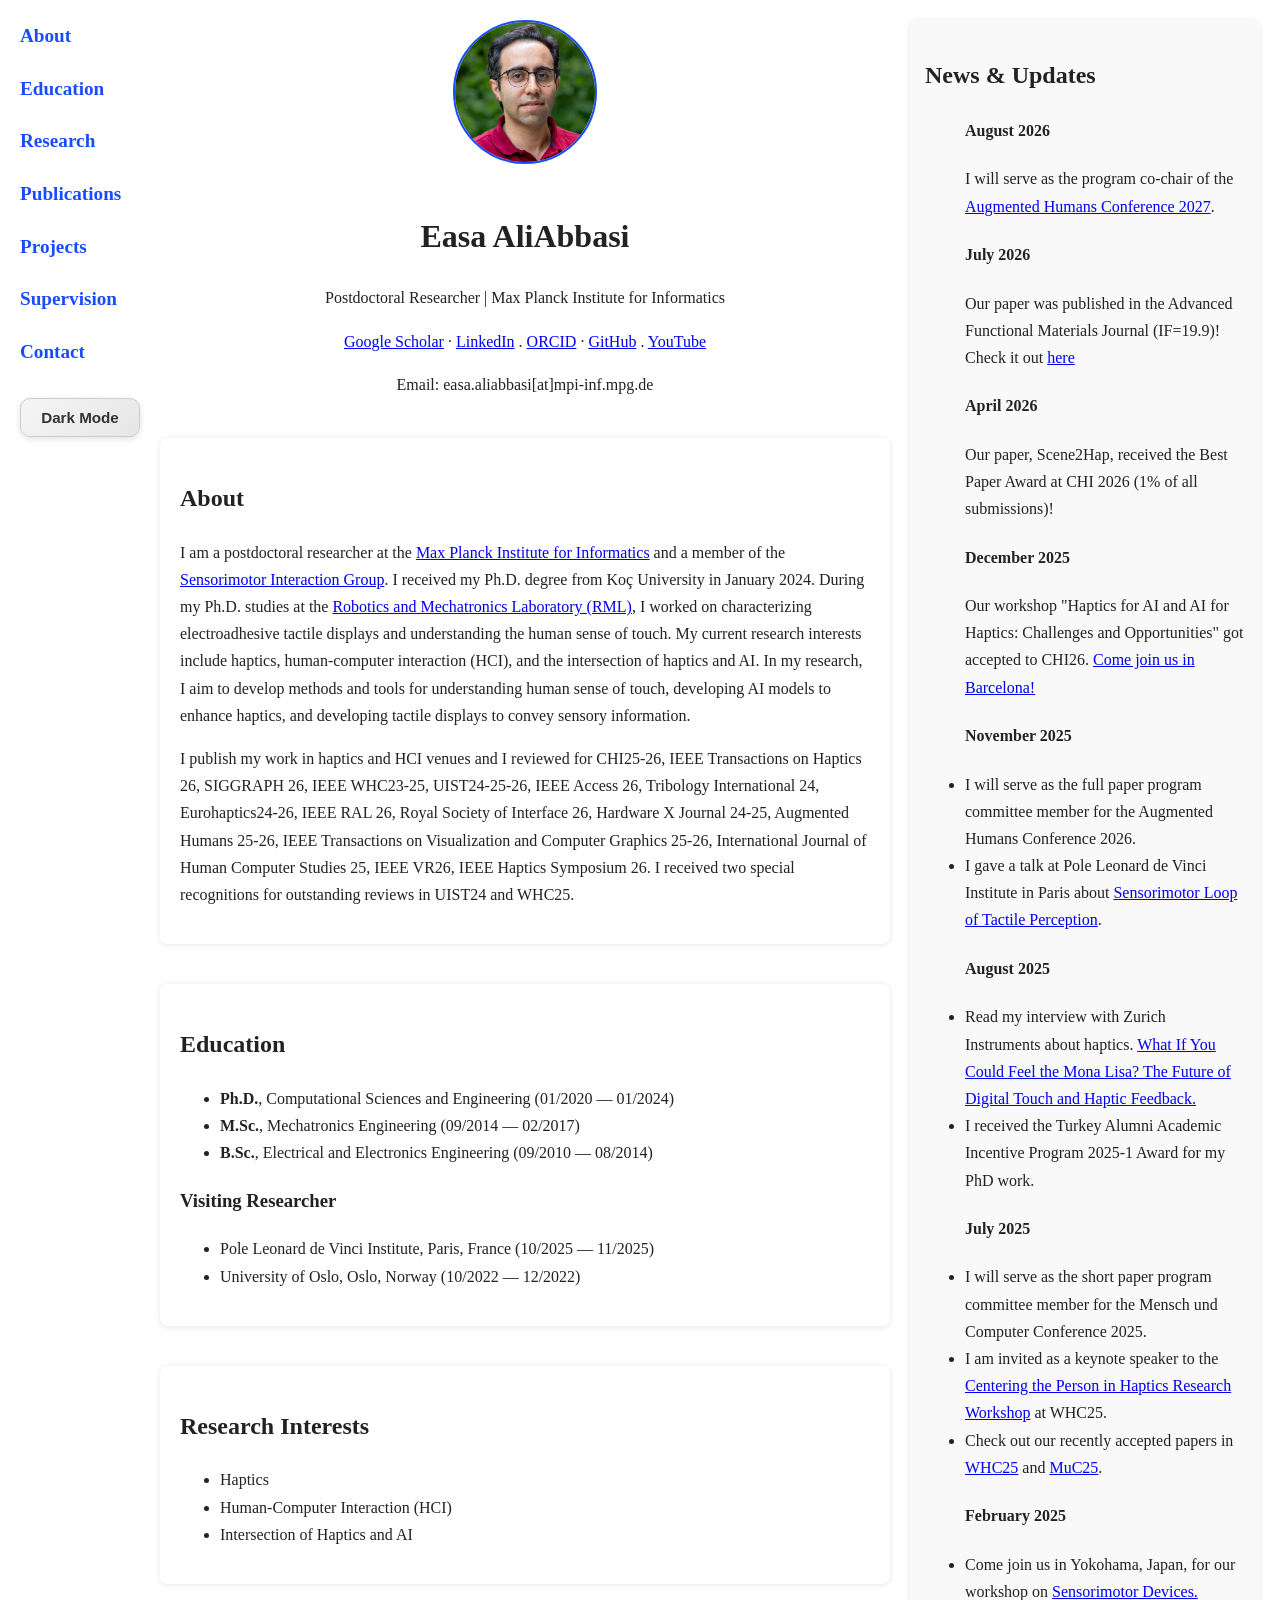
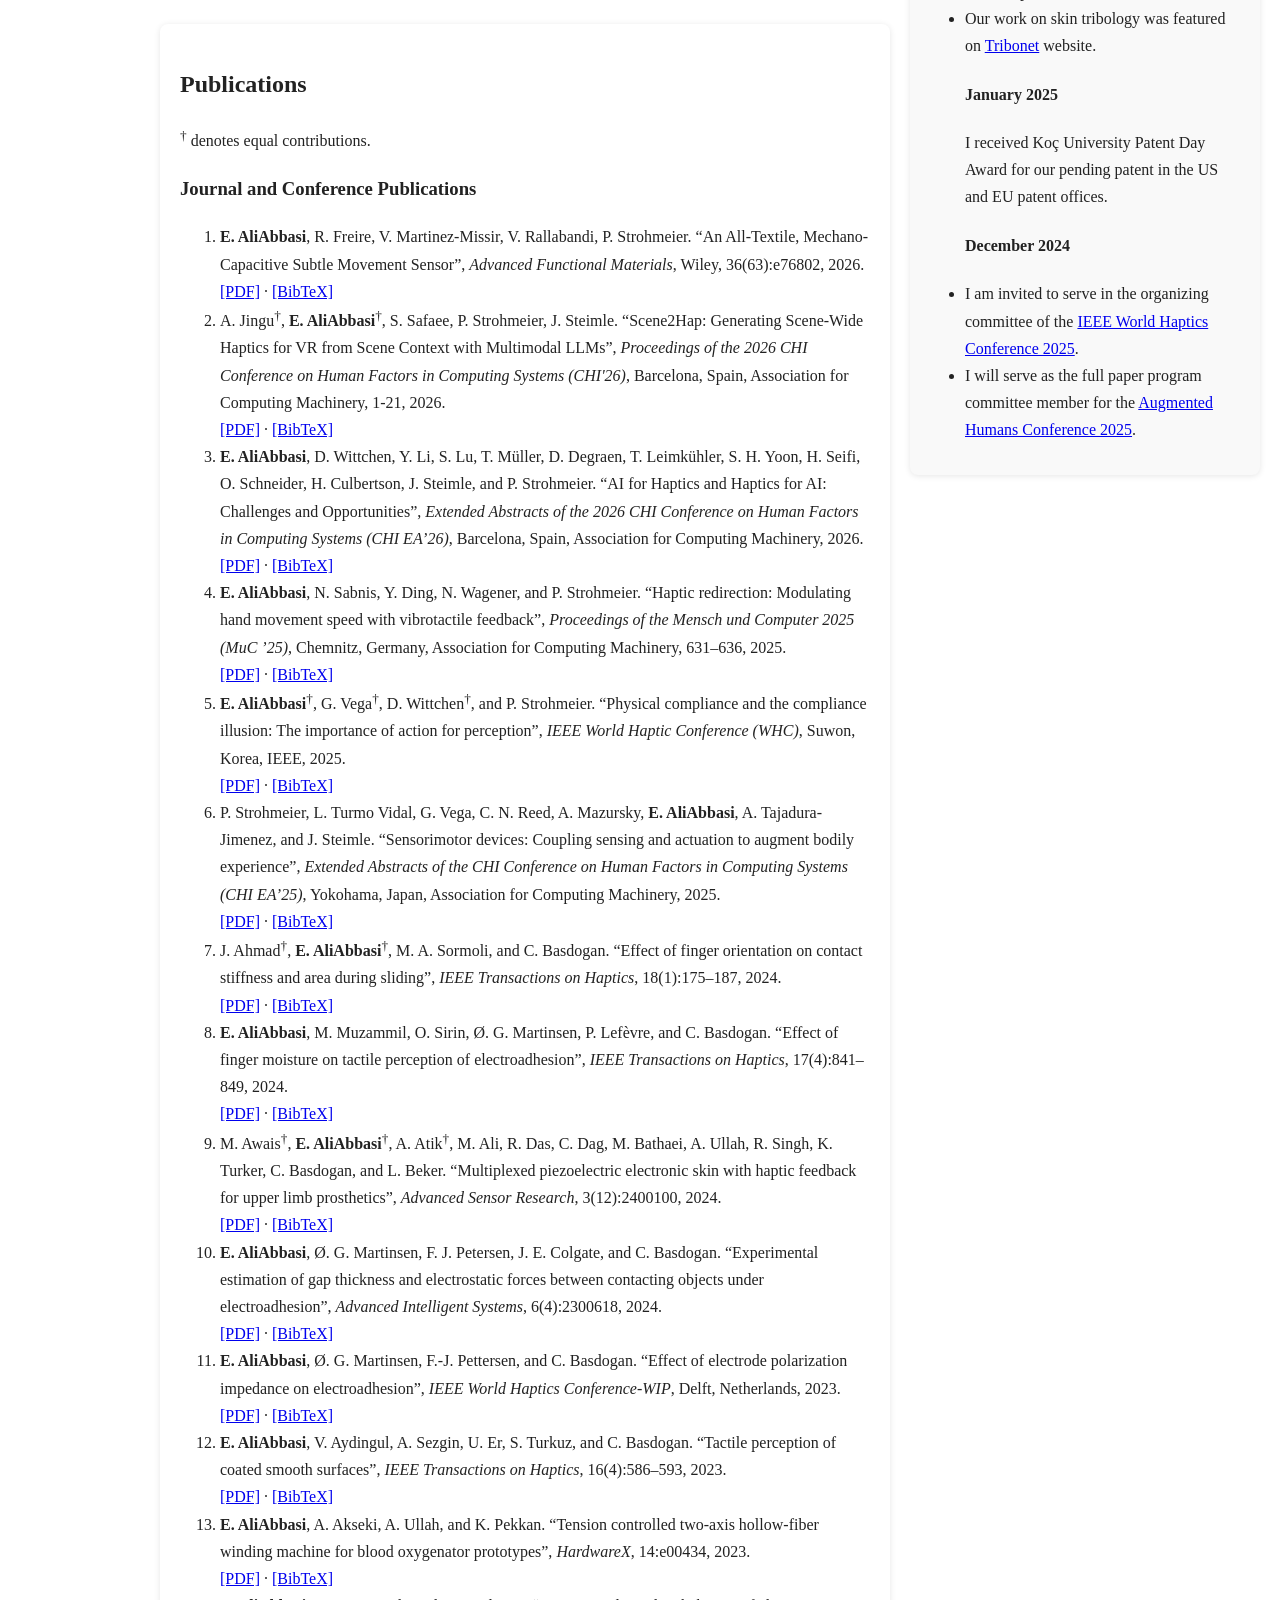
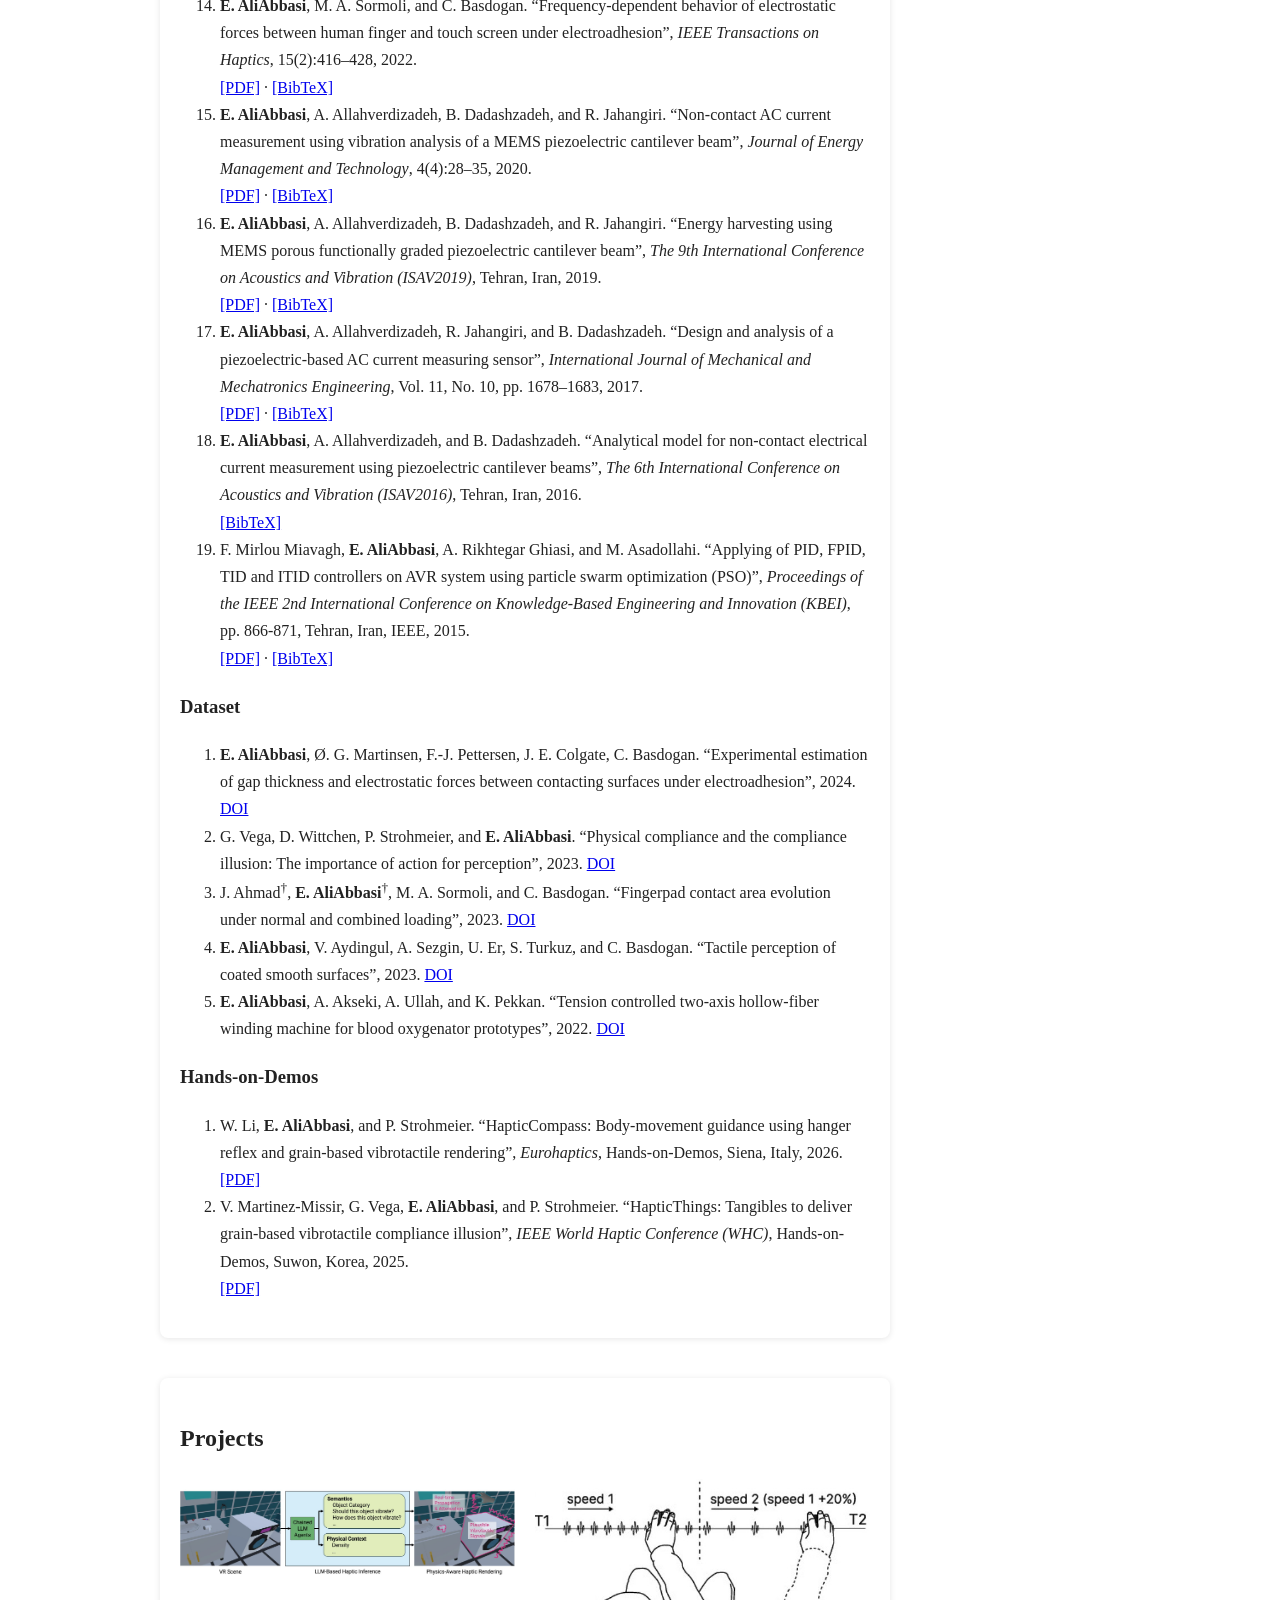
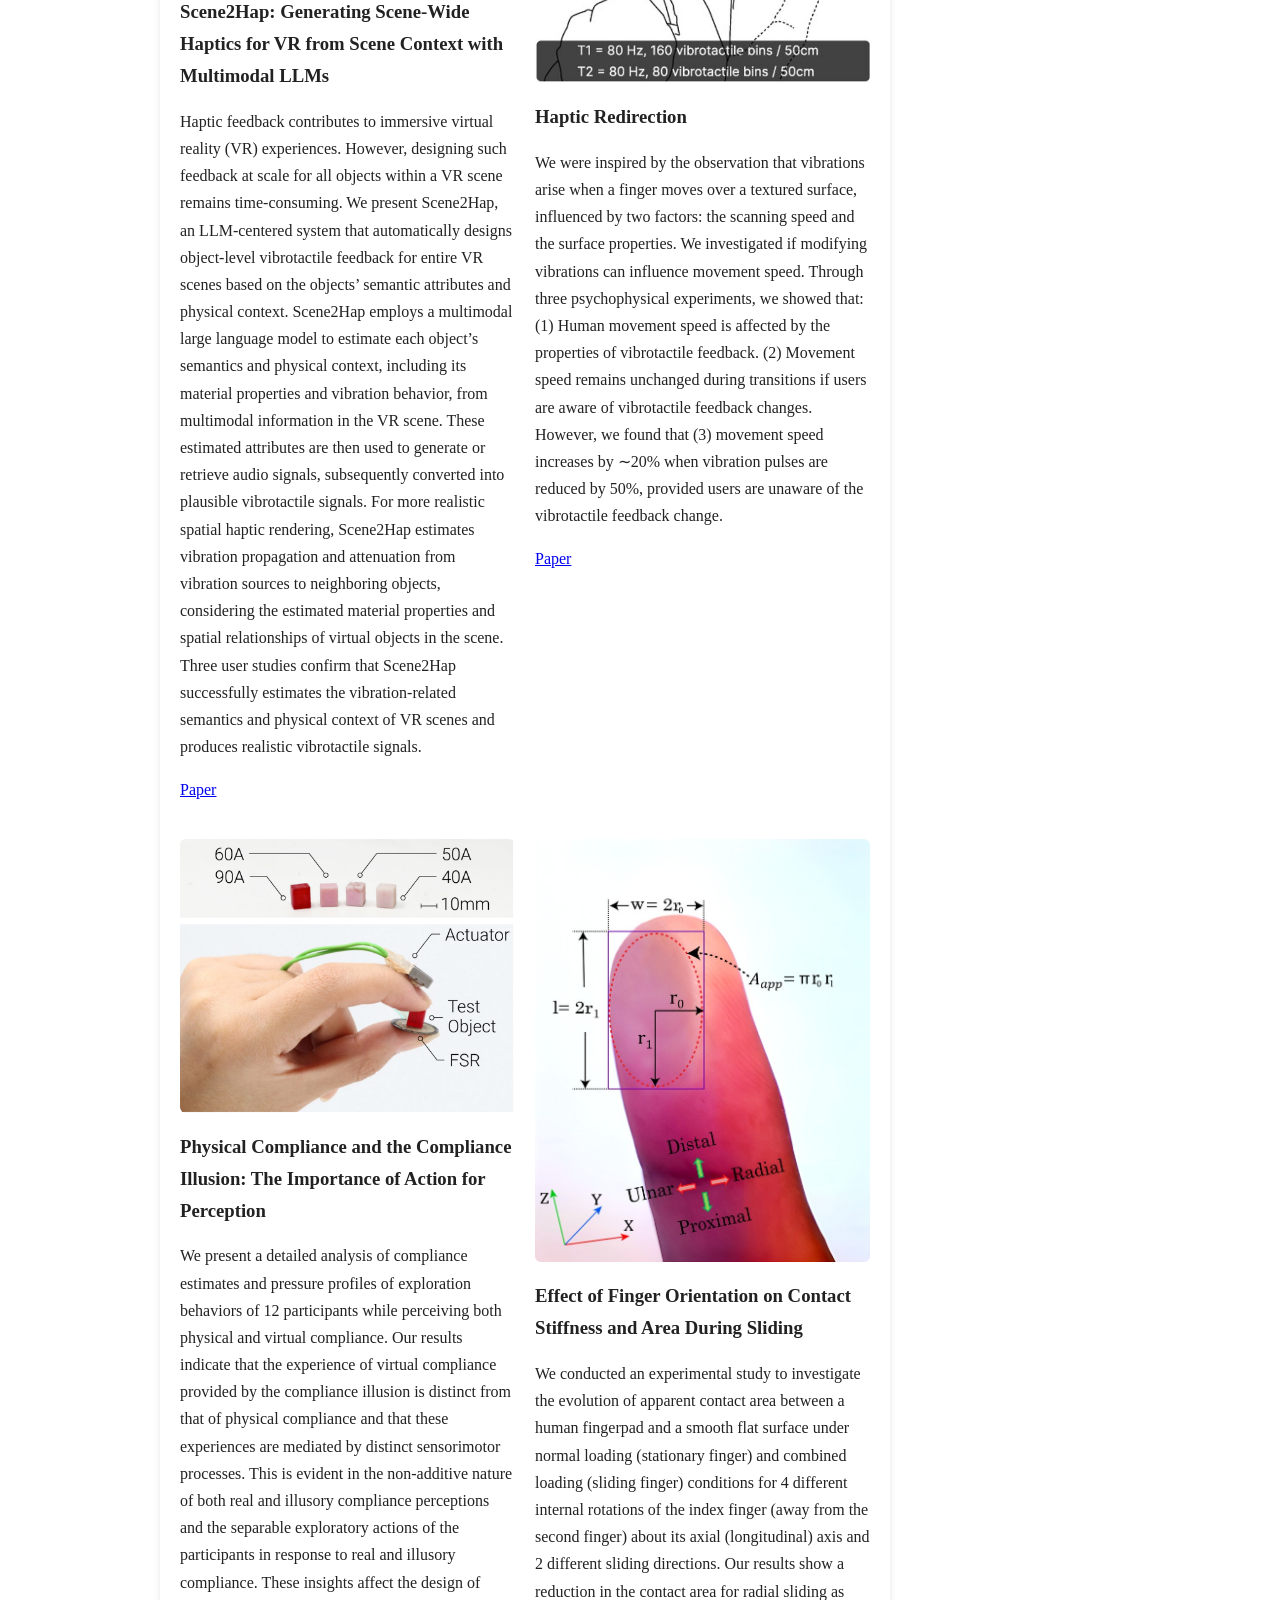
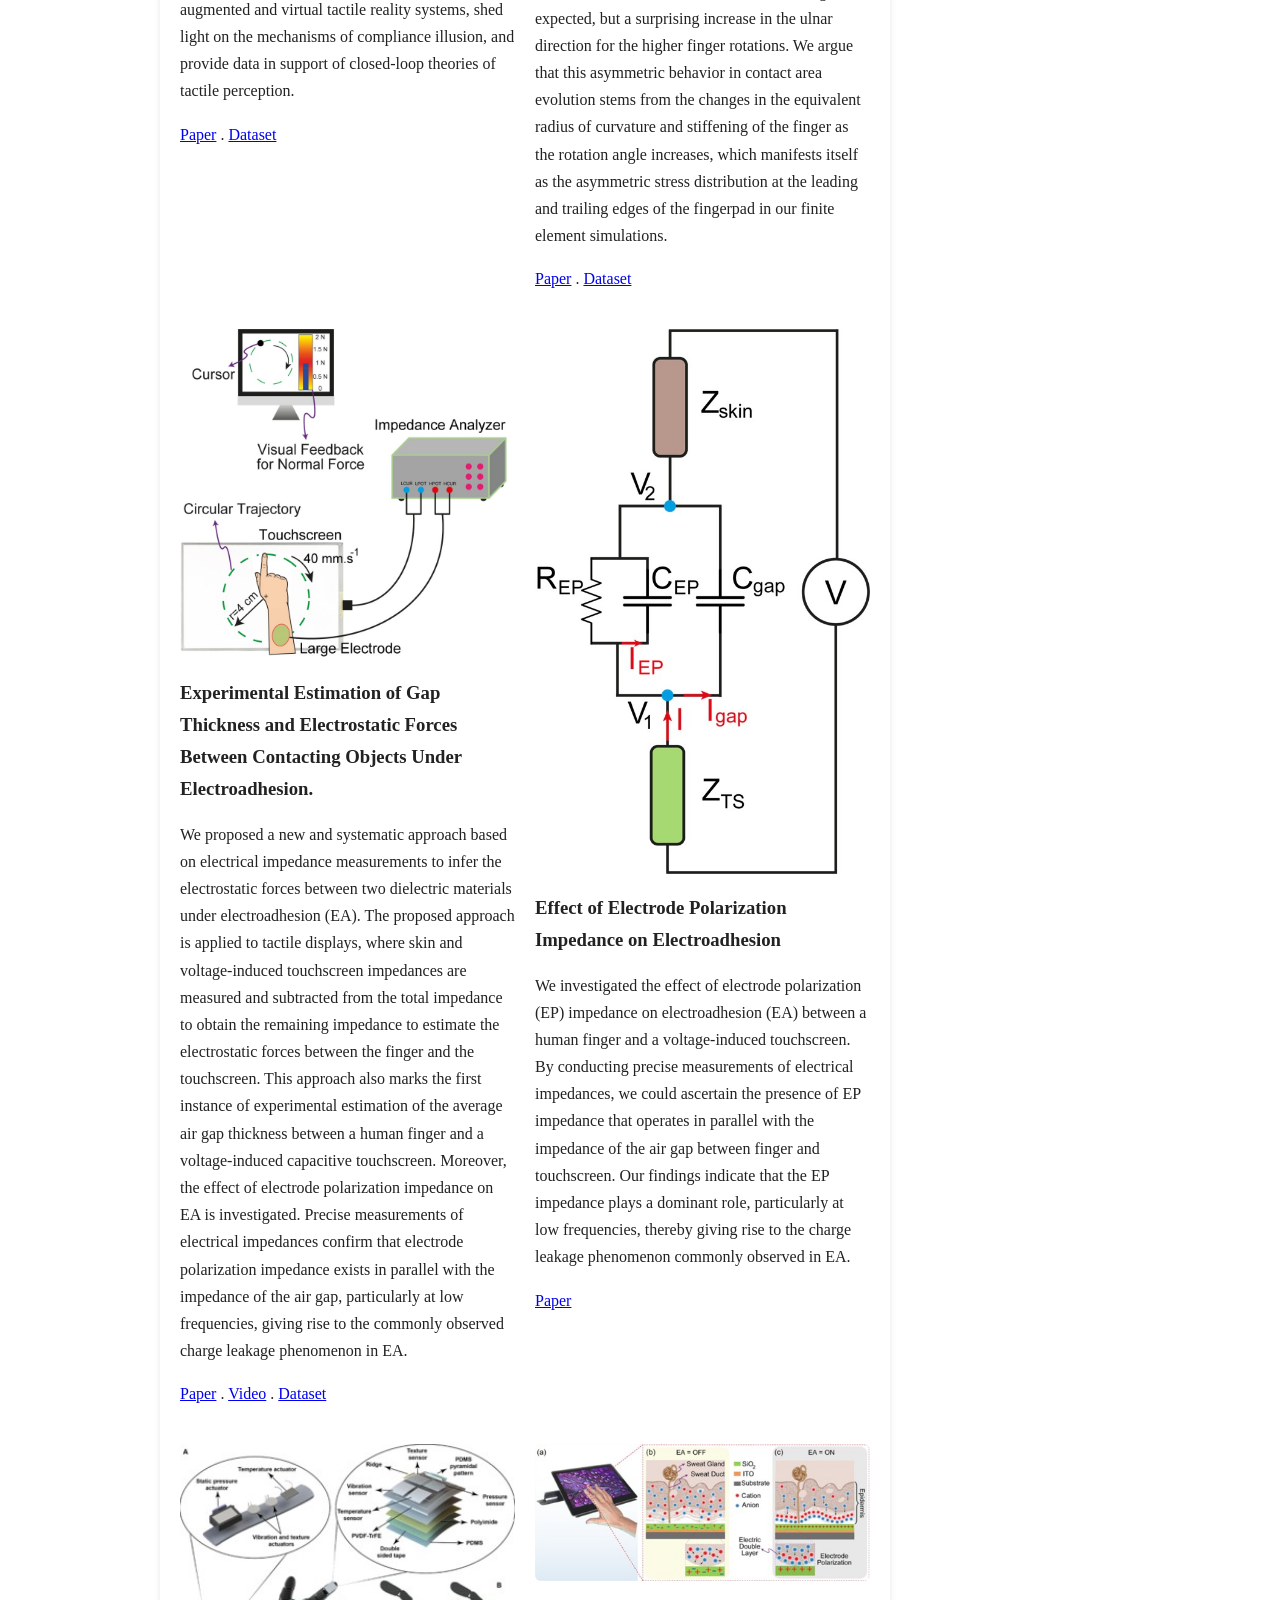
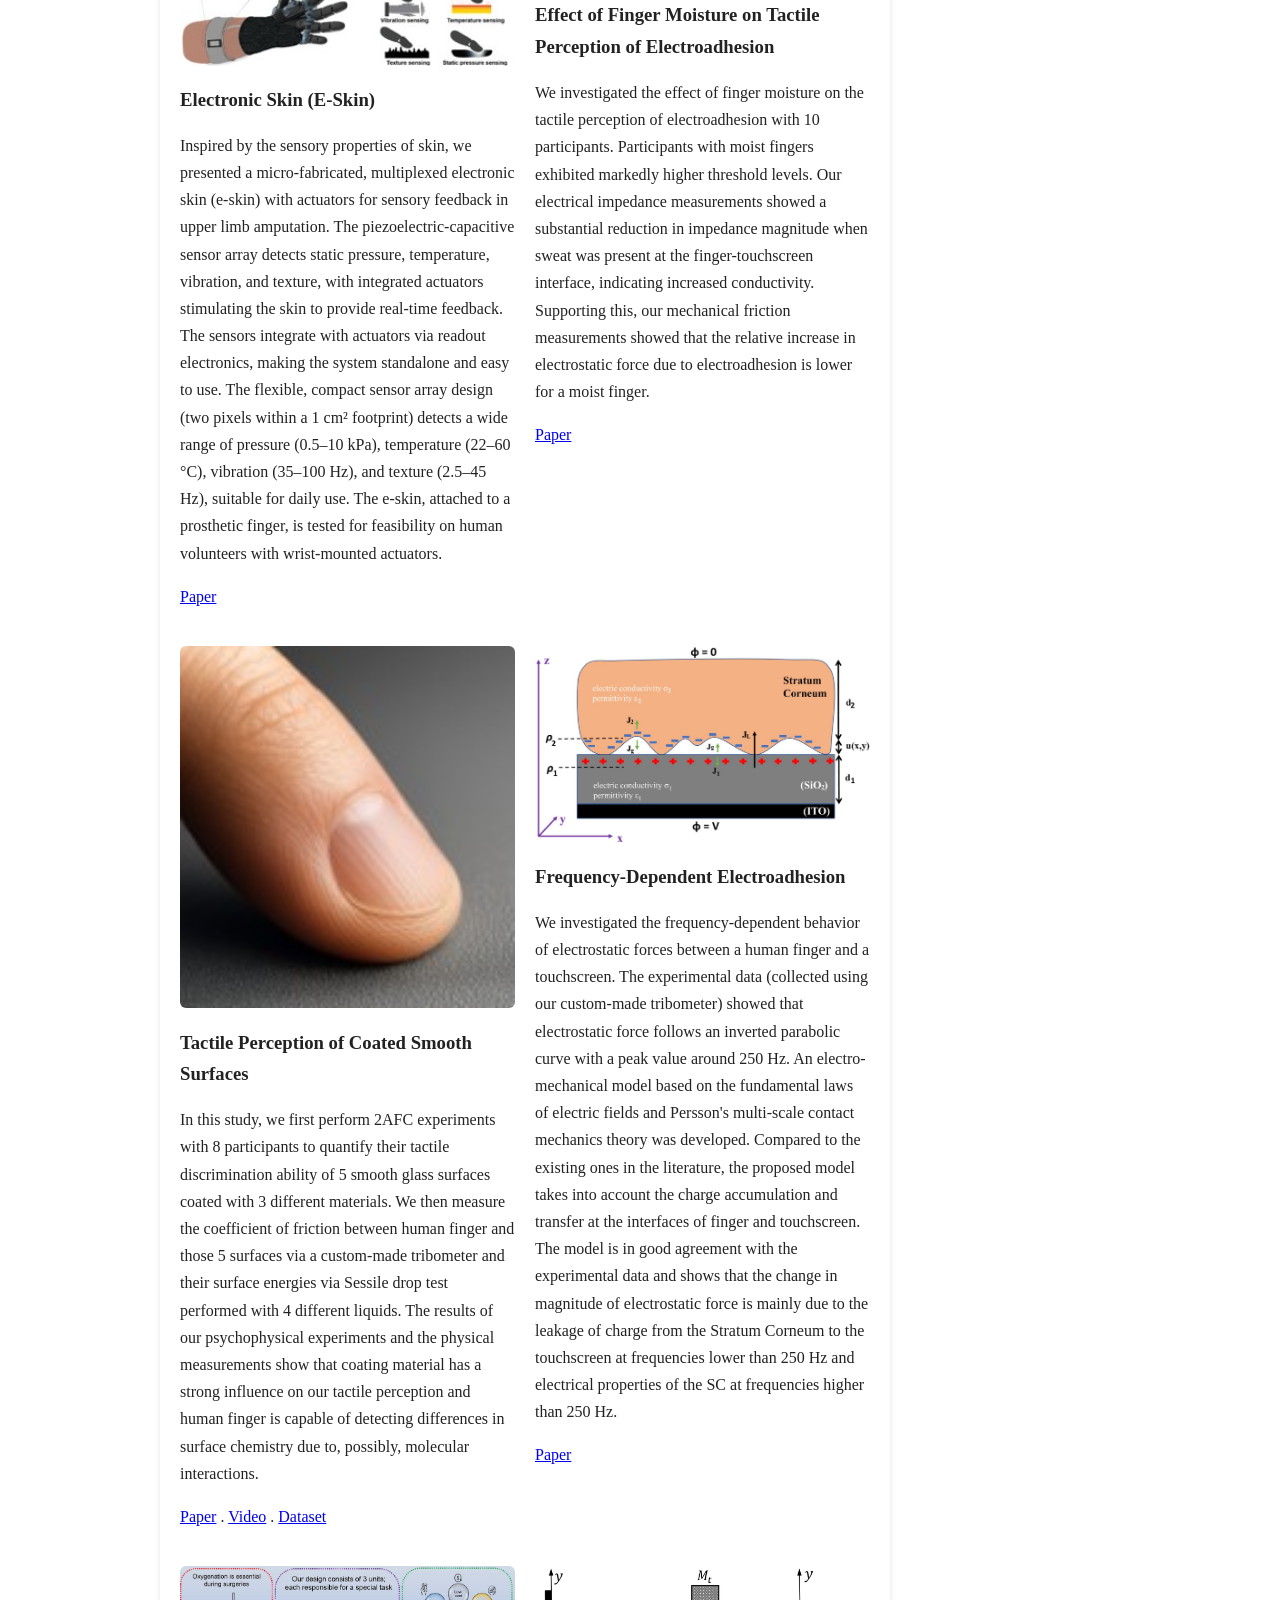
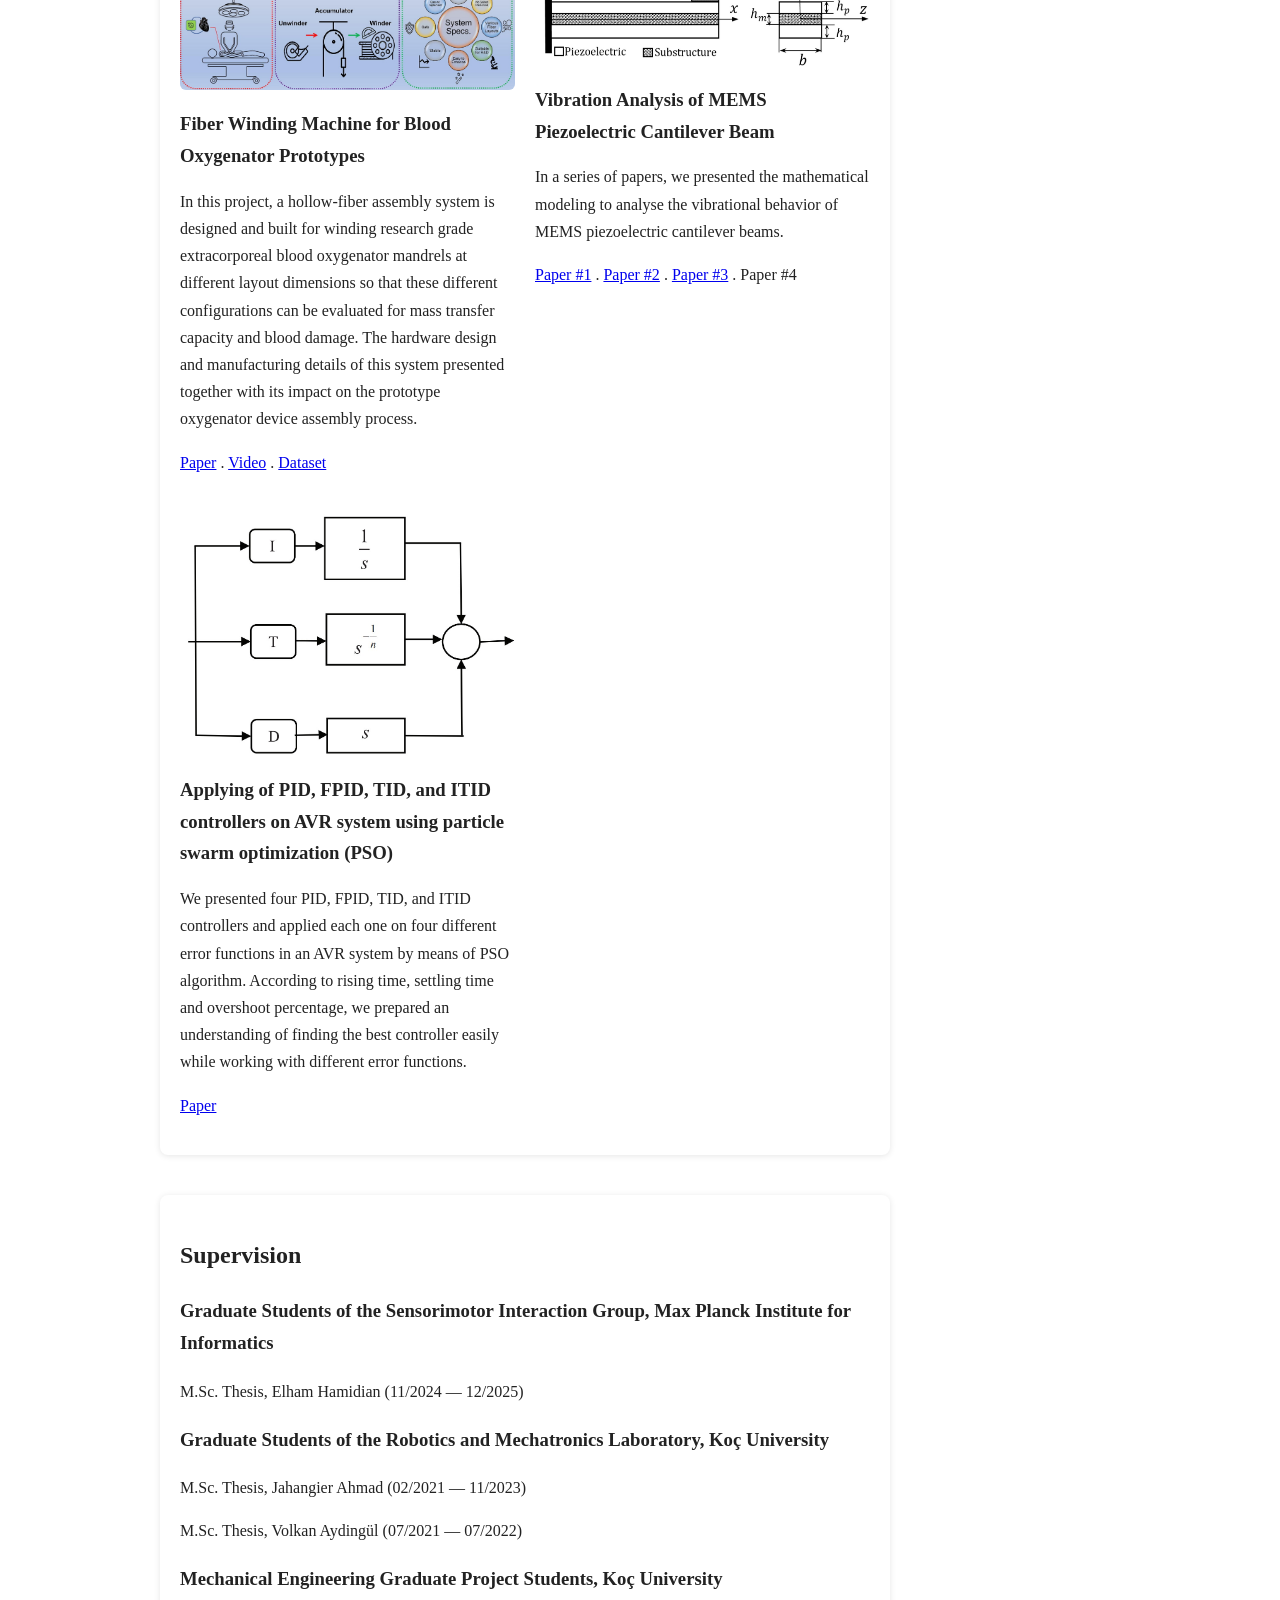
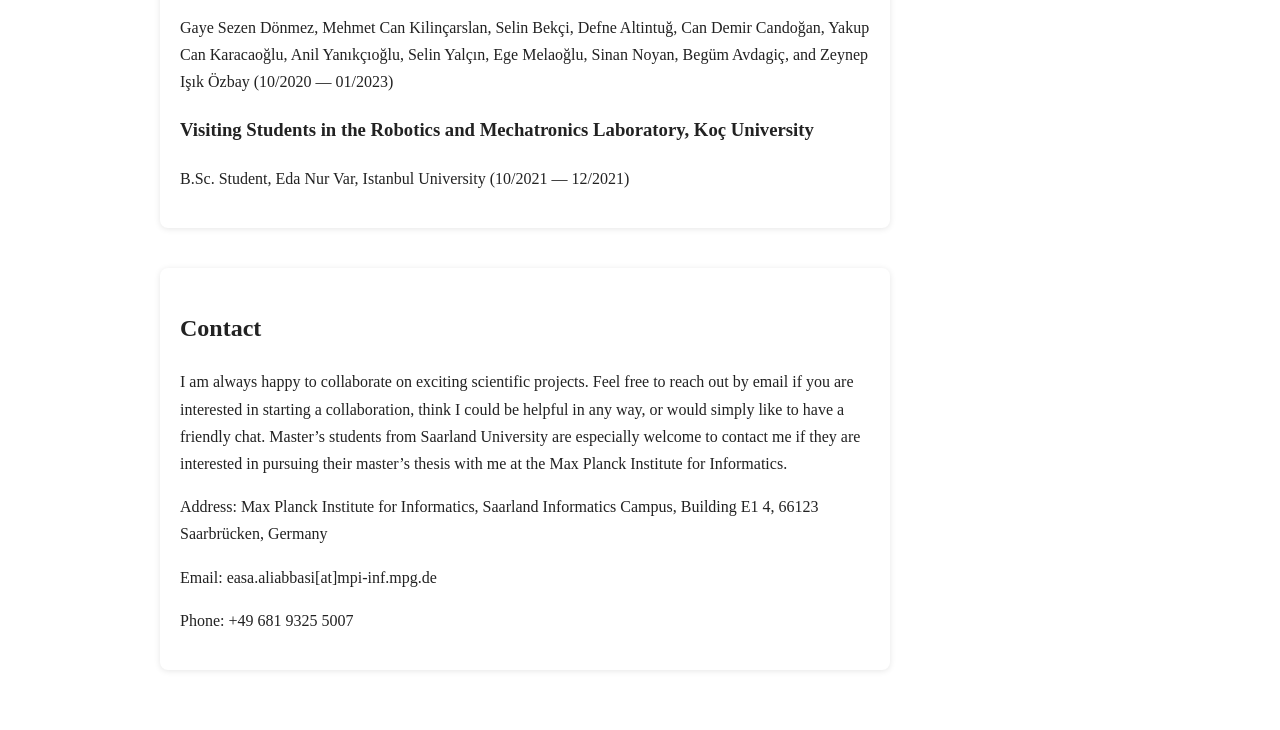
==== index.html @ d1ac678f "Update index.html" ====
<!DOCTYPE html>
<html lang="en">
<head>
    <meta charset="UTF-8">
    <title>Easa AliAbbasi</title>
    <meta name="viewport" content="width=device-width, initial-scale=1">
    <meta name="format-detection" content="telephone=no">
    <link rel="stylesheet" href="style.css">
</head>

<body>

<div class="container">

    <!-- LEFT COLUMN: STICKY TABS -->
    <aside class="column-left">
        <nav class="vertical-nav">
            <a href="#about">About</a>
            <a href="#education">Education</a>
            <a href="#research">Research</a>
            <a href="#publications">Publications</a>
            <a href="#projects">Projects</a>
            <a href="#supervision">Supervision</a>
            <a href="#contact">Contact</a>
        </nav>

        <button id="theme-toggle" class="theme-toggle">
        Dark Mode
        </button>
        
    </aside>

    <!-- MIDDLE COLUMN: MAIN CONTENT -->
    <main class="column-main">

        <!-- PROFILE PHOTO AND INFO -->
        <div class="profile">
            <img src="profile.jpg" alt="Easa Abbasi" class="profile-photo">
            <h1>Easa AliAbbasi</h1>
            <p class="subtitle">Postdoctoral Researcher | Max Planck Institute for Informatics</p>
            <p class="links">
                <a href="https://scholar.google.com/citations?user=4ai61x8AAAAJ&hl=en" target="_blank">Google Scholar</a> ·
                <a href="https://www.linkedin.com/in/easa-aliabbasi/" target="_blank">LinkedIn</a> .
                <a href="https://orcid.org/0000-0002-2443-8416" target="_blank">ORCID</a> ·
                <a href="https://github.com/EasaAbbasi" target="_blank">GitHub</a> .
                <a href="https://www.youtube.com/@EasaAliAbbasi" target="_blank">YouTube</a>
                
            </p>
            <p>Email: easa.aliabbasi[at]mpi-inf.mpg.de</p>
        </div>

        <section id="about">
            <h2>About</h2>
            <p>
                I am a postdoctoral researcher at the <a href="https://www.mpi-inf.mpg.de/home">Max Planck Institute for Informatics</a> and a member of the <a href="https://sensint.mpi-inf.mpg.de/">Sensorimotor Interaction Group</a>. I received my Ph.D. degree from Koç University in
                January 2024. During my Ph.D. studies at the <a href="https://rml.ku.edu.tr/">Robotics and Mechatronics Laboratory (RML)</a>, I worked on characterizing electroadhesive tactile displays and understanding the human sense of touch. My current research interests include
                haptics, human-computer interaction (HCI), and the intersection of haptics and AI. In my research, I aim to develop methods and tools for understanding human sense of touch, developing AI models to enhance haptics, and developing tactile displays to convey sensory information.
            </p>
            <p>
                I publish my work in haptics and HCI venues and I reviewed for CHI25-26, IEEE Transactions on Haptics 26, SIGGRAPH 26, IEEE WHC23-25, UIST24-25-26, IEEE Access 26, Tribology International 24, Eurohaptics24-26, IEEE RAL 26, Royal Society of Interface 26, Hardware X Journal 24-25, Augmented Humans 25-26,
                IEEE Transactions on Visualization and Computer Graphics 25-26, International Journal of Human Computer Studies 25, IEEE VR26, IEEE Haptics Symposium 26. I received two special recognitions for outstanding reviews in UIST24 and WHC25.
            </p>
        </section>

        <section id="education">
            <h2>Education</h2>
            <ul>
                <li><strong>Ph.D.</strong>, Computational Sciences and Engineering (01/2020 — 01/2024)</li>
                <li><strong>M.Sc.</strong>, Mechatronics Engineering (09/2014 — 02/2017)</li>
                <li><strong>B.Sc.</strong>, Electrical and Electronics Engineering (09/2010 — 08/2014)</li>
            </ul>
            <h3>Visiting Researcher</h3>
            <ul>
                <li>Pole Leonard de Vinci Institute, Paris, France (10/2025 — 11/2025)</li>
                <li>University of Oslo, Oslo, Norway (10/2022 — 12/2022)</li>
            </ul>
        </section>
        
        <section id="research">
            <h2>Research Interests</h2>
            <ul>
                <li>Haptics</li>
                <li>Human-Computer Interaction (HCI)</li>
                <li>Intersection of Haptics and AI</li>
            </ul>
        </section>

        <section id="publications">
            <h2>Publications</h2>
            <sup>&dagger;</sup> denotes equal contributions.
            
            <h3>Journal and Conference Publications</h3>
            <ol>
                <li>
                    <strong>E. AliAbbasi</strong>, R. Freire, V. Martinez-Missir, V. Rallabandi, P. Strohmeier. “An All-Textile, Mechano-Capacitive Subtle Movement Sensor”, <em>Advanced Functional Materials</em>, Wiley, 36(63):e76802, 2026.
                    <br>
                    
                    <a href="AliAbbasi_2026_E-Textile.pdf" target="_blank">[PDF]</a>
                    ·
                    <a href="#" class="bib-link" data-bib-id="bib-AliAbbasi26AFM">[BibTeX]</a>
                
                    <!-- HIDDEN BIBTEX -->
                    <pre id="bib-AliAbbasi26AFM" class="bibtex-content">
@article{aliabbasi2026textile,
author = {AliAbbasi, Easa and Freire, Rachel and Martinez-Missir, Valentin and Rallabandi, Vineetha and Strohmeier, Paul},
title = {An All-Textile, Mechano-Capacitive Subtle Movement Sensor},
journal = {Advanced Functional Materials},
volume = {36},
number = {63},
pages = {e76802},
keywords = {breath monitoring, capacitive sensing, E-Textiles, sensors, stretch sensing, wearable sensing},
doi = {https://doi.org/10.1002/adfm.76802},
url = {https://advanced.onlinelibrary.wiley.com/doi/abs/10.1002/adfm.76802},
eprint = {https://advanced.onlinelibrary.wiley.com/doi/pdf/10.1002/adfm.76802},
abstract = {Designing garments that effectively capture human movements demands a focus on the wearer's comfort and freedom of motion. Electronic textile (e-Textile) sensors offer a promising avenue due to their soft and flexible properties. However, these sensors are most responsive to large motions, as their precision is usually relatively low compared to other sensing solutions. Furthermore, e-Textile sensors that measure physical force or deformation often require the sensing element itself to undergo deformation and be subject to force. This leads to degradation of the sensor due to repeated mechanical strain. To address these issues, a novel all-textile mechanical capacitive sensor design is presented. This sensor is optimized for measuring subtle movements, such as thoracic wall movements, in breath monitoring. The design is more robust than other e-Textile sensing approaches, as the deforming textile elements are separated from the sensing element. This design choice results in sensors with improved signal response, higher accuracy, and longer cycle life than the other comparable textile sensors. In this paper, we share the design and implementation guidelines, in vitro measurements (such as evaluation of the effects of electrode shape and size and cycle life tests), and multiple in vivo measurements of sensor prototypes.},
year = {2026}
}
                    </pre>
                </li>
                
                <li>
                    A. Jingu<sup>&dagger;</sup>, <strong>E. AliAbbasi</strong><sup>&dagger;</sup>, S. Safaee, P. Strohmeier, J. Steimle. “Scene2Hap: Generating Scene-Wide Haptics for VR from Scene Context with Multimodal LLMs”, <em>Proceedings of the 2026 CHI Conference on Human Factors in Computing Systems (CHI'26)</em>, Barcelona, Spain, Association for Computing Machinery, 1-21, 2026.
                    <br>
                    
                    <a href="Jingu_2026_Scene2Hap.pdf" target="_blank">[PDF]</a>
                    ·
                    <a href="#" class="bib-link" data-bib-id="bib-Jingu26CHI">[BibTeX]</a>
                
                    <!-- HIDDEN BIBTEX -->
                    <pre id="bib-Jingu26CHI" class="bibtex-content">
@article{jingu2026scene2hap,
author = {Jingu, Arata and AliAbbasi, Easa and Safaee, Sara and Strohmeier, Paul and Steimle, J\"{u}rgen},
title = {Scene2Hap: Generating Scene-Wide Haptics for VR from Scene Context with Multimodal LLMs},
year = {2026},
isbn = {9798400722783},
publisher = {Association for Computing Machinery},
address = {New York, NY, USA},
url = {https://doi.org/10.1145/3772318.3791297},
doi = {10.1145/3772318.3791297},
abstract = {Haptic feedback contributes to immersive virtual reality (VR) experiences. However, designing such feedback at scale for all objects within a VR scene remains time-consuming. We present Scene2Hap, an LLM-centered system that automatically designs object-level vibrotactile feedback for entire VR scenes based on the objects’ semantic attributes and physical context. Scene2Hap employs a multimodal large language model to estimate each object’s semantics and physical context, including its material properties and vibration behavior, from multimodal information in the VR scene. These estimated attributes are then used to generate or retrieve audio signals, subsequently converted into plausible vibrotactile signals. For more realistic spatial haptic rendering, Scene2Hap estimates vibration propagation and attenuation from vibration sources to neighboring objects, considering the estimated material properties and spatial relationships of virtual objects in the scene. Three user studies confirm that Scene2Hap successfully estimates the vibration-related semantics and physical context of VR scenes and produces realistic vibrotactile signals.},
booktitle = {Proceedings of the 2026 CHI Conference on Human Factors in Computing Systems},
articleno = {745},
numpages = {21},
keywords = {Haptics; vibrotactile; generative; large language model; virtual reality; context.},
location = {Barcelona, Spain},
series = {CHI '26}
}
                    </pre>
                </li>
                
                <li>
                    <strong>E. AliAbbasi</strong>, D. Wittchen, Y. Li, S. Lu, T. Müller, D. Degraen, T. Leimkühler, S. H. Yoon, H. Seifi, O. Schneider, H. Culbertson, J. Steimle, and P. Strohmeier. “AI for Haptics and Haptics for AI: Challenges and Opportunities”, <em>Extended Abstracts of the 2026 CHI Conference on Human Factors in Computing Systems (CHI EA’26)</em>, Barcelona, Spain, Association for Computing Machinery, 2026.
                    <br>
                    
                    <a href="AliAbbasi_2026_AIforHapticsHapticsforAI.pdf" target="_blank">[PDF]</a>
                    ·
                    <a href="#" class="bib-link" data-bib-id="bib-AliAbbasi26CHI">[BibTeX]</a>
                
                    <!-- HIDDEN BIBTEX -->
                    <pre id="bib-AliAbbasi26CHI" class="bibtex-content">
@inproceedings{aliabbasi2026ai,
author = {AliAbbasi, Easa and Wittchen, Dennis and Li, Yinan and Lu, Shihan and M{\"u}ller, Thomas and Degraen, Donald and Leimk{\"u}hler, Thomas and Yoon, Sang Ho and Seifi, Hasti and Schneider, Oliver and Culbertson, Heather and Steimle, J{\"u}rgen and Strohmeier, Paul},
title = {AI for Haptics and Haptics for AI: Challenges and Opportunities},
year = {2026},
isbn = {9798400722813},
publisher = {Association for Computing Machinery},
address = {New York, NY, USA},
url = {https://doi.org/10.1145/3772363.3778763},
doi = {10.1145/3772363.3778763},
abstract = {AI has transformed methods and knowledge across many domains. However, the intersection of AI and haptics remains underexplored. While modern AI techniques – fueled by machine learning and using powerful techniques such as generative modeling and reinforcement learning – offer powerful opportunities for advancing haptic design, insights from haptics research, such as perception modeling and adaptive interaction - grounded in human touch, embodiment, and multisensory integration — can also play a critical role in shaping more human-centered AI systems. This workshop will bring together an interdisciplinary community of researchers from HCI, haptics, AI, robotics, and design to (1) identify pressing questions in haptics that could benefit from AI approaches and (2) highlight ways in which haptic knowledge can support the development of embodied and context-aware AI. Through position papers and paper presentations, we will map key challenges, exchange methods, and explore new research directions that connect the two fields. By framing haptics and AI as mutually reinforcing, the workshop aims to build a shared research agenda and foster collaborations that advance both the science of touch and the design of intelligent interactive systems.},
booktitle = {Proceedings of the Extended Abstracts of the 2026 CHI Conference on Human Factors in Computing Systems},
articleno = {920},
numpages = {7},
keywords = {haptics, tactile, machine learning, artificial intelligence, generative AI},
location = {Barcelona, Spain},
series = {CHI EA '26}
}
                    </pre>
                </li>

                <li>
                    <strong>E. AliAbbasi</strong>, N. Sabnis, Y. Ding, N. Wagener, and P. Strohmeier. “Haptic redirection: Modulating hand movement speed with vibrotactile feedback”, <em>Proceedings of the Mensch und Computer 2025 (MuC ’25)</em>, Chemnitz, Germany, Association for Computing Machinery, 631–636, 2025.
                    <br>
                    
                    <a href="AliAbbasi_2025_HapticRedirection.pdf" target="_blank">[PDF]</a>
                    ·
                    <a href="#" class="bib-link" data-bib-id="bib-AliAbbasi25MUC">[BibTeX]</a>
                
                    <!-- HIDDEN BIBTEX -->
                    <pre id="bib-AliAbbasi25MUC" class="bibtex-content">
@inproceedings{aliabbasi2025haptic_redirection,
    author = {AliAbbasi, Easa and Sabnis, Nihar and Ding, Yuran and Wagener, Nadine and Strohmeier, Paul},
    title = {Haptic Redirection: Modulating Hand Movement Speed with Vibrotactile Feedback},
    year = {2025},
    isbn = {9798400715822},
    publisher = {Association for Computing Machinery},
    address = {New York, NY, USA},
    url = {https://doi.org/10.1145/3743049.3748585},
    doi = {10.1145/3743049.3748585},
    abstract = {Redirecting user movement in Virtual Reality (VR) can expand perceived virtual space while accommodating limited physical space. Existing methods primarily rely on visual and auditory cues. This work explores the foundation for an alternative approach using haptic cues. We were inspired by the observation that vibrations arise when a finger moves over a textured surface, influenced by two factors: the scanning speed and the surface properties. While prior research has focused on using vibrations to modify texture perception, we investigate the second factor; modifying vibrations to influence movement speed. Through three psychophysical experiments, we show that: (1) Human movement speed is affected by the properties of vibrotactile feedback. (2) Movement speed remains unchanged during transitions if users are aware of vibrotactile feedback changes. However, we found that (3) movement speed increases by ∼ 20\% when vibration pulses are reduced by 50\%, provided users are unaware of the vibrotactile feedback change.},
    booktitle = {Proceedings of the Mensch Und Computer 2025},
    pages = {631–636},
    numpages = {6},
    keywords = {Hand Redirection, Virtual Reality, Vibrotactile Haptics, Perception, Sensorimotor Contingencies},
    location = {Chemnitz, Germany},
    series = {MuC '25}
}
                    </pre>
                </li>

                <li>
                    <strong>E. AliAbbasi</strong><sup>&dagger;</sup>, G. Vega<sup>&dagger;</sup>, D. Wittchen<sup>&dagger;</sup>, and P. Strohmeier. “Physical compliance and the compliance illusion: The importance of action for perception”, <em>IEEE World Haptic Conference (WHC)</em>, Suwon, Korea, IEEE, 2025.
                    <br>
                    
                    <a href="AliAbbasi_2025_PhysicalCompliance.pdf" target="_blank">[PDF]</a>
                    ·
                    <a href="#" class="bib-link" data-bib-id="bib-AliAbbasi25WHC">[BibTeX]</a>
                
                    <!-- HIDDEN BIBTEX -->
                    <pre id="bib-AliAbbasi25WHC" class="bibtex-content">
@inproceedings{aliabbasi2025physical_compliance,
    author={AliAbbasi, Easa and Vega, Gabriela and Wittchen, Dennis and Strohmeier, Paul},
    booktitle={2025 IEEE World Haptics Conference (WHC)}, 
    title={Physical Compliance and the Compliance Illusion: The Importance of Action for Perception}, 
    year={2025},
    pages={349-356},
    abstract={The perception of an object's compliance can be manipuated using the grain-based vibrotactile compliance illusion. Despite the growing interest in creating virtual compliance using this method, its perceptual mechanism is poorly understood. To address this gap in knowledge, we present a detailed analysis of compliance estimates and pressure profiles of exploration behaviors of 12 participants while perceiving both physical and virtual compliance. Our results indicate that the experience of virtual compliance provided by the compliance illusion is distinct from that of physical compliance and that these experiences are mediated by distinct sensorimotor processes. This is evident in the non-additive nature of both real and illusory compliance perceptions and the separable exploratory actions of the participants in response to real and illusory compliance. These insights affect the design of augmented and virtual tactile reality systems, shed light on the mechanisms of compliance illusion, and provide data in support of closed-loop theories of tactile perception.},
    location={Suwon, Korea},
    publisher={IEEE},
    doi={10.1109/WHC64065.2025.11123193}
}
                    </pre>
                </li>

                <li>
                    P. Strohmeier, L. Turmo Vidal, G. Vega, C. N. Reed, A. Mazursky, <strong>E. AliAbbasi</strong>, A. Tajadura-Jimenez, and J. Steimle. “Sensorimotor devices: Coupling sensing and actuation to augment bodily experience”, <em>Extended Abstracts of the CHI Conference on Human Factors in Computing Systems (CHI EA’25)</em>, Yokohama, Japan, Association for Computing Machinery, 2025.
                    <br>
                    
                    <a href="Strohmeier_2025_SensorimotorDevices.pdf" target="_blank">[PDF]</a>
                    ·
                    <a href="#" class="bib-link" data-bib-id="bib-Strohmeier25CHI">[BibTeX]</a>
                
                    <!-- HIDDEN BIBTEX -->
                    <pre id="bib-Strohmeier25CHI" class="bibtex-content">
@inproceedings{strohmeier2025sensorimotor,
    author = {Strohmeier, Paul and Turmo Vidal, Laia and Vega, Gabriela and Reed, Courtney N. and Mazursky, Alex and AliAbbasi, Easa and Tajadura-Jim\'{e}nez, Ana and Steimle, J\"{u}rgen},
    title = {Sensorimotor Devices: Coupling Sensing and Actuation to Augment Bodily Experience},
    year = {2025},
    isbn = {9798400713958},
    publisher = {Association for Computing Machinery},
    address = {New York, NY, USA},
    url = {https://doi.org/10.1145/3706599.3706735},
    doi = {10.1145/3706599.3706735},
    abstract = {An emerging space in interface research is wearable devices that closely couple their sensing and actuation abilities. A well-known example is MetaLimbs [39], where sensed movements of the foot are directly mapped to the actuation of supernumerary robotic limbs. These systems are different from wearables focused on sensing, such as fitness trackers, or wearables focused on actuation, such as VR headsets. They are characterized by tight coupling between the user’s action and the resulting digital feedback from the device, in time, space, and mode. The properties of this coupling are critical for the user’s experience, including the user’s sense of agency, body ownership, and experience of the surrounding world. Understanding such systems is an open challenge, which requires knowledge not only of computer science and HCI, but also Psychology, Physiology, Design, Engineering, Cognitive Neuroscience, and Control Theory. This workshop aims to foster discussion between these diverse disciplines and to identify links and synergies in their work, ultimately developing a common understanding of future research directions for systems that intrinsically couple sensing and action.},
    booktitle = {Proceedings of the Extended Abstracts of the CHI Conference on Human Factors in Computing Systems},
    articleno = {799},
    numpages = {7},
    keywords = {sensorimotor interaction, wearables, feedback systems, motion-coupled feedback},
    location = {Yokohama, Japan},
    series = {CHI EA '25}
}
                    </pre>
                </li>

                <li>
                    J. Ahmad<sup>&dagger;</sup>, <strong>E. AliAbbasi</strong><sup>&dagger;</sup>, M. A. Sormoli, and C. Basdogan. “Effect of finger orientation on contact stiffness and area during sliding”, <em>IEEE Transactions on Haptics</em>, 18(1):175–187, 2024.
                    <br>
                    
                    <a href="Ahmad_2025_Effect.pdf" target="_blank">[PDF]</a>
                    ·
                    <a href="#" class="bib-link" data-bib-id="bib-Ahmad25ToH">[BibTeX]</a>
                
                    <!-- HIDDEN BIBTEX -->
                    <pre id="bib-Ahmad25ToH" class="bibtex-content">
@article{ahmad2025effect,
    author={Ahmad, Jahangier and AliAbbasi, Easa and Sormoli, MReza Alipour and Basdogan, Cagatay},
    journal={IEEE Transactions on Haptics}, 
    title={Effect of Finger Orientation on Contact Stiffness and Area During Sliding}, 
    year={2025},
    volume={18},
    number={1},
    pages={175-187},
    publisher={IEEE},
    abstract={Earlier experimental studies showed that the apparent contact area of a human fingerpad shrinks and eventually reaches a steady-state value as it slides on a smooth surface, although the root causes of this reduction have not been fully understood yet. We hypothesize that finger rotation about its axial axis and the movement direction play critical roles in the area change. To test this hypothesis, we conducted an experimental study to investigate the evolution of apparent contact area between a human fingerpad and a smooth flat surface under normal loading (stationary finger) and combined loading (sliding finger) conditions for 4 different internal rotations of the index finger (away from the second finger) about its axial (longitudinal) axis and 2 different sliding directions. Our results show a reduction in the contact area for radial sliding as expected, but a surprising increase in the ulnar direction for the higher finger rotations. We argue that this asymmetric behavior in contact area evolution stems from the changes in the equivalent radius of curvature and stiffening of the finger as the rotation angle increases, which manifests itself as the asymmetric stress distribution at the leading and trailing edges of the fingerpad in our finite element simulations.},
    doi={10.1109/TOH.2024.3509219}
}
                    </pre>
                </li>

                <li>
                    <strong>E. AliAbbasi</strong>, M. Muzammil, O. Sirin, Ø. G. Martinsen, P. Lefèvre, and C. Basdogan. “Effect of finger moisture on tactile perception of electroadhesion”, <em>IEEE Transactions on Haptics</em>, 17(4):841–849, 2024.
                    <br>
                    
                    <a href="AliAbbasi_2025_Effect.pdf" target="_blank">[PDF]</a>
                    ·
                    <a href="#" class="bib-link" data-bib-id="bib-AliAbbasi24Effect">[BibTeX]</a>
                
                    <!-- HIDDEN BIBTEX -->
                    <pre id="bib-AliAbbasi24Effect" class="bibtex-content">
@article{aliabbasi2024effect,
    author={AliAbbasi, Easa and Muzammil, Muhammad and Sirin, Omer and Lefèvre, Philippe and Martinsen, Ørjan Grøttem and Basdogan, Cagatay},
    journal={IEEE Transactions on Haptics}, 
    title={Effect of Finger Moisture on Tactile Perception of Electroadhesion}, 
    year={2024},
    volume={17},
    number={4},
    pages={841-849},
    publisher={IEEE},
    abstract={We investigate the effect of finger moisture on the tactile perception of electroadhesion with 10 participants. Participants with moist fingers exhibited markedly higher threshold levels. Our electrical impedance measurements show a substantial reduction in impedance magnitude when sweat is present at the finger-touchscreen interface, indicating increased conductivity. Supporting this, our mechanical friction measurements show that the relative increase in electrostatic force due to electroadhesion is lower for a moist finger.},
    doi={10.1109/TOH.2024.3441670}
}
                    </pre>
                </li>

                <li>
                    M. Awais<sup>&dagger;</sup>, <strong>E. AliAbbasi</strong><sup>&dagger;</sup>, A. Atik<sup>&dagger;</sup>, M. Ali, R. Das, C. Dag, M. Bathaei, A. Ullah, R. Singh, K. Turker, C. Basdogan, and L. Beker. “Multiplexed piezoelectric electronic skin with haptic feedback for upper limb prosthetics”, <em>Advanced Sensor Research</em>, 3(12):2400100, 2024.
                    <br>
                    
                    <a href="Awais_2024_Multiplexed.pdf" target="_blank">[PDF]</a>
                    ·
                    <a href="#" class="bib-link" data-bib-id="bib-Awais2024Multiplexed">[BibTeX]</a>
                
                    <!-- HIDDEN BIBTEX -->
                    <pre id="bib-Awais2024Multiplexed" class="bibtex-content">
@article{awais2024multiplexed,
    author = {Awais, Muhammad and AliAbbasi, Easa and Atik, Abdulkadir Yasin and Bathaei, Mohammad Javad and Ali, Mohsin and Das, Ritu and Dag, Cagdas and Ullah, Azmat and Singh, Rahul and Turker, Kemal Sitki and Basdogan, Cagatay and Beker, Levent},
    title = {Multiplexed Piezoelectric Electronic Skin with Haptic Feedback for Upper Limb Prosthesis},
    journal = {Advanced Sensor Research},
    volume = {3},
    number = {12},
    pages = {2400100},
    keywords = {capacitance, haptic feedback, multiplexed sensing, piezoelectricity, prosthesis, upper limb amputation},
    doi = {https://doi.org/10.1002/adsr.202400100},
    url = {https://advanced.onlinelibrary.wiley.com/doi/abs/10.1002/adsr.202400100},
    eprint = {https://advanced.onlinelibrary.wiley.com/doi/pdf/10.1002/adsr.202400100},
    abstract = {Abstract Upper limb amputation severely impairs tactile perception, limiting daily activities. Developing a near-natural replacement with prosthetic devices requires improving user sensory experiences during object interactions. The ideal upper limb prosthesis should provide real-time sensory feedback, mirroring natural experiences. Current prostheses struggle with providing adequate tactile feedback due to sensory limitations. Inspired by the sensory properties of skin, we present a micro-fabricated, multiplexed electronic skin (e-skin) with actuators for sensory feedback in upper limb amputation. The piezoelectric-capacitive sensor array detects static pressure, temperature, vibration, and texture, with integrated actuators stimulating the skin to provide real-time feedback. The sensors integrate with actuators via readout electronics, making the system standalone and easy to use. The flexible, compact sensor array design (two pixels within a 1 cm² footprint) detects a wide range of pressure (0.5–10 kPa), temperature (22–60 °C), vibration (35–100 Hz), and texture (2.5–45 Hz), suitable for daily use. The e-skin, attached to a prosthetic finger, is tested for feasibility on human volunteers with wrist-mounted actuators. Statistics are used to quantitatively assess system performance. The integration of multiplexed sensors and actuators enhances tactile feedback, improving the quality of life for people with upper limb amputations.},
    year = {2024}
}
                    </pre>
                </li>

                <li>
                    <strong>E. AliAbbasi</strong>, Ø. G. Martinsen, F. J. Petersen, J. E. Colgate, and C. Basdogan. “Experimental estimation of gap thickness and electrostatic forces between contacting objects under electroadhesion”, <em>Advanced Intelligent Systems</em>, 6(4):2300618, 2024.
                    <br>
                    
                    <a href="AliAbbasi_2024_Experimental.pdf" target="_blank">[PDF]</a>
                    ·
                    <a href="#" class="bib-link" data-bib-id="bib-AliAbbasi2024Experimental">[BibTeX]</a>
                
                    <!-- HIDDEN BIBTEX -->
                    <pre id="bib-AliAbbasi2024Experimental" class="bibtex-content">
@article{aliabbasi2024experimental,
    author = {AliAbbasi, Easa and Martinsen, Ørjan Grottem and Pettersen, Fred-Johan and Colgate, James Edward and Basdogan, Cagatay},
    title = {Experimental Estimation of Gap Thickness and Electrostatic Forces Between Contacting Surfaces Under Electroadhesion},
    journal = {Advanced Intelligent Systems},
    volume = {6},
    number = {4},
    pages = {2300618},
    keywords = {interfacial air gap, bioimpedance, electrical impedance, electroadhesion, polarization, robotics, tactile displays},
    doi = {https://doi.org/10.1002/aisy.202300618},
    url = {https://advanced.onlinelibrary.wiley.com/doi/abs/10.1002/aisy.202300618},
    eprint = {https://advanced.onlinelibrary.wiley.com/doi/pdf/10.1002/aisy.202300618},
    abstract = {Electroadhesion (EA) is a promising technology with potential applications in robotics, automation, space missions, textiles, tactile displays, and some other fields where efficient and versatile adhesion is required. However, a comprehensive understanding of the physics behind it is lacking due to the limited development of theoretical models and insufficient experimental data to validate them. This article proposes a new and systematic approach based on electrical impedance measurements to infer the electrostatic forces between two dielectric materials under EA. The proposed approach is applied to tactile displays, where skin and voltage-induced touchscreen impedances are measured and subtracted from the total impedance to obtain the remaining impedance to estimate the electrostatic forces between the finger and the touchscreen. This approach also marks the first instance of experimental estimation of the average air gap thickness between a human finger and a voltage-induced capacitive touchscreen. Moreover, the effect of electrode polarization impedance on EA is investigated. Precise measurements of electrical impedances confirm that electrode polarization impedance exists in parallel with the impedance of the air gap, particularly at low frequencies, giving rise to the commonly observed charge leakage phenomenon in EA.},
    year = {2024}
}
                    </pre>
                </li>

                <li>
                    <strong>E. AliAbbasi</strong>, Ø. G. Martinsen, F.-J. Pettersen, and C. Basdogan. “Effect of electrode polarization impedance on electroadhesion”, <em>IEEE World Haptics Conference-WIP</em>, Delft, Netherlands, 2023.
                    <br>
                    
                    <a href="AliAbbasi_2023_Effect.pdf" target="_blank">[PDF]</a>
                    ·
                    <a href="#" class="bib-link" data-bib-id="bib-AliAbbasi2023Effect">[BibTeX]</a>
                
                    <!-- HIDDEN BIBTEX -->
                    <pre id="bib-AliAbbasi2023Effect" class="bibtex-content">
@inproceedings{aliabbasi2023effect,
    title={Effect of Electrode Polarization Impedance on Electroadhesion},
    author={AliAbbasi, Easa and Martinsen, Ørjan G. and Pettersen, Fred-Johan and Basdogan, Cagatay},
    booktitle={IEEE World Haptics Conference (WHC23)-WIP. IEEE},
    location={Delft, Netherlands},
    abstract={We investigate the effect of electrode polarization (EP) impedance on electroadhesion (EA) between a human finger and a voltage-induced touchscreen. By conducting precise measurements of electrical impedances, we could ascertain the presence of EP impedance that operates in parallel with the impedance of the air gap between finger and touchscreen. Our findings indicate that the EP impedance plays a dominant role, particularly at low frequencies, thereby giving rise to the charge leakage phenomenon commonly observed in EA.},
    year={2023}
}
                    </pre>
                </li>

                <li>
                    <strong>E. AliAbbasi</strong>, V. Aydingul, A. Sezgin, U. Er, S. Turkuz, and C. Basdogan. “Tactile perception of coated smooth surfaces”, <em>IEEE Transactions on Haptics</em>, 16(4):586–593, 2023.
                    <br>
                    
                    <a href="AliAbbasi_2023_Tactile.pdf" target="_blank">[PDF]</a>
                    ·
                    <a href="#" class="bib-link" data-bib-id="bib-AliAbbasi2023Tactile">[BibTeX]</a>
                
                    <!-- HIDDEN BIBTEX -->
                    <pre id="bib-AliAbbasi2023Tactile" class="bibtex-content">
@article{aliabbasi2023tactile,
    author={AliAbbasi, Easa and Aydingul, Volkan and Sezgin, Alperen and Er, Utku and Turkuz, Seniz and Basdogan, Cagatay},
    journal={IEEE Transactions on Haptics}, 
    title={Tactile Perception of Coated Smooth Surfaces}, 
    year={2023},
    volume={16},
    number={4},
    pages={586-593},
    abstract={Although surface coating is commonly utilized in many industries for improving the aesthetics and functionality of the end product, our tactile perception of coated surfaces has not been investigated in depth yet. In fact, there are only a few studies investigating the effect of coating material on our tactile perception of extremely smooth surfaces having roughness amplitudes in the order of a few nanometers. Moreover, the current literature needs more studies linking the physical measurements performed on these surfaces to our tactile perception in order to further understand the adhesive contact mechanism leading to our percept. In this study, we first perform 2AFC experiments with 8 participants to quantify their tactile discrimination ability of 5 smooth glass surfaces coated with 3 different materials. We then measure the coefficient of friction between human finger and those 5 surfaces via a custom-made tribometer and their surface energies via Sessile drop test performed with 4 different liquids. The results of our psychophysical experiments and the physical measurements show that coating material has a strong influence on our tactile perception and human finger is capable of detecting differences in surface chemistry due to, possibly, molecular interactions.},
    keywords={Surface treatment;Surface roughness;Rough surfaces;Surface topography;Fingers;Coatings;Surface texture;Surface haptics;tactile perception;surface coating;contact mechanics;friction;surface energy;atomic force microscopy;roughness;adhesion},
    doi={10.1109/TOH.2023.3274352}
}
                    </pre>
                </li>

                <li>
                    <strong>E. AliAbbasi</strong>, A. Akseki, A. Ullah, and K. Pekkan. “Tension controlled two-axis hollow-fiber winding machine for blood oxygenator prototypes”, <em>HardwareX</em>, 14:e00434, 2023.
                    <br>
                    
                    <a href="AliAbbasi_2023_Tension.pdf" target="_blank">[PDF]</a>
                    ·
                    <a href="#" class="bib-link" data-bib-id="bib-AliAbbasi2023Tension">[BibTeX]</a>
                
                    <!-- HIDDEN BIBTEX -->
                    <pre id="bib-AliAbbasi2023Tension" class="bibtex-content">
@article{aliabbasi2023tension,
    author = {AliAbbasi, Easa and Akseki, Anil and Ullah, Azmat and Pekkan, Kerem},
    title = {Tension controlled hollow-fiber winding machine for blood oxygenator prototypes},
    journal = {HardwareX},
    volume = {14},
    pages = {e00434},
    year = {2023},
    issn = {2468-0672},
    doi = {https://doi.org/10.1016/j.ohx.2023.e00434},
    url = {https://www.sciencedirect.com/science/article/pii/S246806722300041X},
    keywords = {Blood oxygenator, Cardiovascular devices, Composite materials with fibers, Winding, Hollow-fiber, Tension, PID, Control},
    abstract = {Blood oxygenators involve a complex network of hollow fibers for efficient gas exchange with blood. The optimal microstructural arrangement of these fibers is an ongoing research interest. While the fiber systems of commercial oxygenators are manufactured to address mass production, the research oxygenator prototypes demand more flexibility so that different design parameters can be tested. Here a hollow-fiber assembly system is designed and built for winding research grade extracorporeal blood oxygenator mandrels at different layout dimensions so that these different configurations can be evaluated for mass transfer capacity and blood damage. The hardware design and manufacturing details of this system presented together with its impact on the prototype oxygenator device assembly process. This in-house built system can wind thin fibers, having outer diameters ranging from 100 μm to 1 mm, at any specified winding angle continuously. A control system for fiber stress is also incorporated to eliminate fiber damage. Our system consists of three main units: (1) unwinding, (2) accumulator, and (3) winding systems, integrated together via the control software. The unwinding unit has a PID controller to maintain the position of the accumulator motor on the reference point by tuning the velocity of feeding fibers to the accumulator unit. Another PID controller preserves the desired tension value of the fibers by adjusting the position of the accumulator motor. Desired tension value is defined by the user and typically obtained through uniaxial testing of fibers. The control unit employs a “cascaded” PID controller since the PID controller in the accumulator unit maintains the tension and the PID controller in the unwinding unit controls the position of the accumulator motor. Finally, the winding unit utilizes two motors to wind the fibers over the outer diameter of a mandrel at the desired winding angle. The first motor drives the translational movement, and the second one provides mandrel rotation. The desired angles are achieved by tuning the synchronous movement of the winding motors. While the system is designed to produce assembled blood oxygenator mandrel prototypes, this concept is also applicable for producing cylindrical fiber-reinforced composite materials with specified fiber angles and stents winded on jigs.}
}
                    </pre>
                </li>

                <li>
                    <strong>E. AliAbbasi</strong>, M. A. Sormoli, and C. Basdogan. “Frequency-dependent behavior of electrostatic forces between human finger and touch screen under electroadhesion”, <em>IEEE Transactions on Haptics</em>, 15(2):416–428, 2022.
                    <br>
                    
                    <a href="AliAbbasi_2022_Frequency.pdf" target="_blank">[PDF]</a>
                    ·
                    <a href="#" class="bib-link" data-bib-id="bib-AliAbbasi2022Frequency">[BibTeX]</a>
                
                    <!-- HIDDEN BIBTEX -->
                    <pre id="bib-AliAbbasi2022Frequency" class="bibtex-content">
 @article{aliabbasi2022frequency,
    author={AliAbbasi, Easa and Sormoli, MReza Alipour and Basdogan, Cagatay},
    journal={IEEE Transactions on Haptics}, 
    title={Frequency-Dependent Behavior of Electrostatic Forces Between Human Finger and Touch Screen Under Electroadhesion}, 
    year={2022},
    volume={15},
    number={2},
    pages={416-428},
    abstract={The existing lumped parameter circuit models do not capture the true (experimentally observed) behavior of electrostatic forces between human finger and a touch screen under electroadhesion, changing as a function of stimulation frequency. In order to address this problem, we first conducted an experiment to measure the voltage-induced frictional forces acting on the finger of a user sliding on a touch screen under constant normal force for stimulation frequencies ranging from 1 to 10$^6$ Hz. The steady-state values of coefficient of sliding friction for those frequencies and the value for voltage-free sliding (no electroadhesion) were utilized to estimate the magnitude of electrostatic force as a function of frequency. The experimental data shows that electrostatic force follows an inverted parabolic curve with a peak value around 250 Hz. Following the experimental characterization of electrostatic forces, an electro-mechanical model based on the fundamental laws of electric fields and Persson's multi-scale contact mechanics theory was developed. Compared to the existing ones in the literature, the proposed model takes into account the charge accumulation and transfer at the interfaces of finger and touch screen. The model is in good agreement with the experimental data and shows that the change in magnitude of electrostatic force is mainly due to the leakage of charge from the Stratum Corneum (SC) to the touch screen at frequencies lower than 250 Hz and electrical properties of the SC at frequencies higher than 250 Hz.},
    keywords={Electrostatics;Touch sensitive screens;Force;Atmospheric modeling;Surface impedance;Permittivity;Insulators;Charge leakage;contact mechanics;electroadhesion;electrostatic forces;surface haptics;touch screen},
    doi={10.1109/TOH.2022.3152030}
}
                    </pre>
                </li>

                <li>
                    <strong>E. AliAbbasi</strong>, A. Allahverdizadeh, B. Dadashzadeh, and R. Jahangiri. “Non-contact AC current measurement using vibration analysis of a MEMS piezoelectric cantilever beam”, <em>Journal of Energy Management and Technology</em>, 4(4):28–35, 2020.
                    <br>
                    
                    <a href="AliAbbasi_2020_NonContact.pdf" target="_blank">[PDF]</a>
                    ·
                    <a href="#" class="bib-link" data-bib-id="bib-AliAbbasi2020NonContact">[BibTeX]</a>
                
                    <!-- HIDDEN BIBTEX -->
                    <pre id="bib-AliAbbasi2020NonContact" class="bibtex-content">
@article {aliabbasi2020noncontact
    author = {AliAbbasi, Easa and Allahverdizadeh, Akbar and Dadashzadeh, Behnam and Jahangiri, Reza},
    title = {Non-Contact AC Current Measurement Using Vibration Analysis of a MEMS Piezoelectric Cantilever Beam},
    journal = {Journal of Energy Management and Technology},
    volume = {4},
    number = {4},
    pages = {28-35},
    year  = {2020},
    publisher = {Iran Energy Association (IEA)},
    issn = {2588-3372},
    doi = {10.22109/jemt.2020.194283.1188},
    abstract = {This paper presents a non-contact system to measure electrical current crossing a wire. To do so, design and simulation of a piezoelectric cantilever beam with a tip mass is presented using mathematical modeling. The sandwich cantilever beam is composed of two piezoelectric layers and a mid-layer made up of steel. For mathematical modeling, the governing differential equation of the beam is extracted and solved by Galerkin method. Then the output voltage is calculated for different values of external forces. The force applied to the tip mass from the magnetic field of wire is used as external excitation force of the beam. According to the response of the output voltage, the current crossing the wire is calculated. Validation of the model is demonstrated compared to other references. In results section, frequency response behavior and influence of the geometric parameters on output voltage are analyzed. Appropriate values of these parameters should be used in design process of this non-contact sensor to have an observable applied force from the current carrying wire.},
    keywords = {Bimorph cantilever beam,Piezoelectric,Electrical current measurement,Forced excitation,Non-contact sensor},	
    url = {https://www.jemat.org/article_102586.html},
    eprint = {https://www.jemat.org/article_102586_970ffd48baa47fef0955d09e4f08a1fb.pdf}
}
                    </pre>
                </li>

                <li>
                    <strong>E. AliAbbasi</strong>, A. Allahverdizadeh, B. Dadashzadeh, and R. Jahangiri. “Energy harvesting using MEMS porous functionally graded piezoelectric cantilever beam”, <em>The 9th International Conference on Acoustics and Vibration (ISAV2019)</em>, Tehran, Iran, 2019.
                    <br>
                    
                    <a href="AliAbbasi_2019_Energy.pdf" target="_blank">[PDF]</a>
                    ·
                    <a href="#" class="bib-link" data-bib-id="bib-AliAbbasi2019Energy">[BibTeX]</a>
                
                    <!-- HIDDEN BIBTEX -->
                    <pre id="bib-AliAbbasi2019Energy" class="bibtex-content">
@inproceedings{aliabbasi2019energy,
    title={Energy harvesting using MEMS porous functionally graded piezoelectric cantilever beam},
    author={AliAbbasi, Easa and Allahverdizadehb, Akbar and Dadashzadehb, Behnam and Jahangiri, Reza},
    booktitle={The 9th International Conference on Acoustics \& Vibration},
    location={Tehran, Iran},
    year={2019}
}
                    </pre>
                </li>

                <li>
                    <strong>E. AliAbbasi</strong>, A. Allahverdizadeh, R. Jahangiri, and B. Dadashzadeh. “Design and analysis of a piezoelectric-based AC current measuring sensor”, <em>International Journal of Mechanical and Mechatronics Engineering</em>, Vol. 11, No. 10, pp. 1678–1683, 2017.
                    <br>
                    
                    <a href="AliAbbasi_2017_Design.pdf" target="_blank">[PDF]</a>
                    ·
                    <a href="#" class="bib-link" data-bib-id="bib-AliAbbasi2017Design">[BibTeX]</a>
                
                    <!-- HIDDEN BIBTEX -->
                    <pre id="bib-AliAbbasi2017Design" class="bibtex-content">
@article{aliabbasi2017design,
    author = {AliAbbasi, Easa and Allahverdizadeh, Akbar and Jahangiri, Reza and Dadashzadeh, Behnam},
    title = {Design and Analysis of a Piezoelectric-Based AC Current Measuring Sensor},
    year = {2017},
    vol = {11},
    no = {10},
    organization = {World Academy of Science, Engineering, and Technology},
    Journal = {International Journal of Mechanical and Mechatronics Engineering},
    doi = {10.5281/zenodo.1132447}
}
                    </pre>
                </li>

                <li>
                    <strong>E. AliAbbasi</strong>, A. Allahverdizadeh, and B. Dadashzadeh. “Analytical model for non-contact electrical current measurement using piezoelectric cantilever beams”, <em>The 6th International Conference on Acoustics and Vibration (ISAV2016)</em>, Tehran, Iran, 2016.
                    <br>
                    
                    <a href="#" class="bib-link" data-bib-id="bib-AliAbbasi2016Analytical">[BibTeX]</a>
                
                    <!-- HIDDEN BIBTEX -->
                    <pre id="bib-AliAbbasi2016Analytical" class="bibtex-content">
@inproceedings{aliabbasi2016analytical,
    title={Analytical model for non-contact electrical current measurement using piezoelectric cantilever beams},
    author={AliAbbasi, Easa and Allahverdizadehb, Akbar and Dadashzadehb, Behnam},
    booktitle={The 6th International Conference on Acoustics \& Vibration},
    location={Tehran, Iran},
    year={2016}
}
                    </pre>
                </li>

                <li>
                    F. Mirlou Miavagh, <strong>E. AliAbbasi</strong>, A. Rikhtegar Ghiasi, and M. Asadollahi. “Applying of PID, FPID, TID and ITID controllers on AVR system using particle swarm optimization (PSO)”, <em>Proceedings of the IEEE 2nd International Conference on Knowledge-Based Engineering and Innovation (KBEI)</em>, pp. 866-871, Tehran, Iran, IEEE, 2015.
                    <br>

                    <a href="Mirlou_2015_Applying.pdf" target="_blank">[PDF]</a>
                    ·
                    <a href="#" class="bib-link" data-bib-id="bib-Mirlou2015Applying">[BibTeX]</a>
                
                    <!-- HIDDEN BIBTEX -->
                    <pre id="bib-Mirlou2015Applying" class="bibtex-content">
@inproceedings{mirlou2015applying,
    author={Mirlou Miavagh, Fariborz and AliAbbasi, Easa and Rikhtegar Ghiasi, Amir and Asadollahi, Mostafa},
    booktitle={2015 2nd International Conference on Knowledge-Based Engineering and Innovation (KBEI)}, 
    title={Applying of PID, FPID, TID and ITID controllers on AVR system using particle swarm optimization (PSO)}, 
    year={2015},
    pages={866-871},
    abstract={Some methods are available to optimize problems such as Particle Swarm Optimization (PSO)-which is a computational method-by having a population of candidate solutions. In this paper we presented four PID, FPID, TID and ITID controllers and applied each one on four different error functions in an AVR system by means of PSO algorithm. This performance led us to a specific conclusion and also a comprehensive result was drawn out of the system's response and diagrams. According to rising time, settling time and overshoot percentage, we gathered a presentation that helps everyone to find the best controller easily while working with different error functions.},
    keywords={Decision support systems;Generators;Transfer functions;Optimization;particle swarm optimization;pso;pid;fpid;tid;itid;avr system},
    doi={10.1109/KBEI.2015.7436157}
}
                    </pre>
                </li>
                
            </ol>
            
            <p>
            <h3>Dataset</h3>
            <ol>
                <li><strong>E. AliAbbasi</strong>, Ø. G. Martinsen, F.-J. Pettersen, J. E. Colgate, C. Basdogan. “Experimental estimation of gap thickness and electrostatic forces between contacting surfaces under electroadhesion”, 2024. <a href="https://zenodo.org/records/10802169">DOI</a></li>
                <li>G. Vega, D. Wittchen, P. Strohmeier, and <strong>E. AliAbbasi</strong>. “Physical compliance and the compliance illusion: The importance of action for perception”, 2023. <a href="https://doi.org/10.17605/OSF.IO/4Z3M7">DOI</a></li>
                <li>J. Ahmad<sup>&dagger;</sup>, <strong>E. AliAbbasi</strong><sup>&dagger;</sup>, M. A. Sormoli, and C. Basdogan. “Fingerpad contact area evolution under normal and combined loading”, 2023. <a href="https://doi.org/10.5281/zenodo.8195546">DOI</a></li>
                <li><strong>E. AliAbbasi</strong>, V. Aydingul, A. Sezgin, U. Er, S. Turkuz, and C. Basdogan. “Tactile perception of coated smooth surfaces”, 2023. <a href="https://ieee-dataport.org/documents/tactile-perception-coated-smooth-surfaces">DOI</a></li>
                <li><strong>E. AliAbbasi</strong>, A. Akseki, A. Ullah, and K. Pekkan. “Tension controlled two-axis hollow-fiber winding machine for blood oxygenator prototypes”, 2022. <a href="https://doi.org/10.5281/zenodo.7882884">DOI</a></li>
            </ol>
            </p>

            <p>
            <h3>Hands-on-Demos</h3>
            <ol>
                <li>W. Li, <strong>E. AliAbbasi</strong>, and P. Strohmeier. “HapticCompass: Body-movement guidance using hanger reflex and grain-based vibrotactile rendering”, <em>Eurohaptics</em>, Hands-on-Demos, Siena, Italy, 2026.</li>
                <a href="Li_2026_HapticCompass_demo.pdf" target="_blank">[PDF]</a>
                
                <li>V. Martinez-Missir, G. Vega, <strong>E. AliAbbasi</strong>, and P. Strohmeier. “HapticThings: Tangibles to deliver grain-based vibrotactile compliance illusion”, <em>IEEE World Haptic Conference (WHC)</em>, Hands-on-Demos, Suwon, Korea, 2025.</li>
                <a href="Martinez_2025_HapticThings.pdf" target="_blank">[PDF]</a>
            </ol>
            </p>
            
        </section>
        
        <section id="projects">
            <h2>Projects</h2>
            <div class="project-grid">
                <div class="project">
                    <img src="CHI26.jpg" alt="Project figure CHI26">
                    <h3>Scene2Hap: Generating Scene-Wide Haptics for VR from Scene Context with Multimodal LLMs</h3>
                    <p>Haptic feedback contributes to immersive virtual reality (VR) experiences. However, designing such feedback at scale for all objects within a VR scene remains time-consuming. We present Scene2Hap, an LLM-centered system that automatically designs object-level vibrotactile feedback for entire VR scenes based on the objects’ semantic attributes
                        and physical context. Scene2Hap employs a multimodal large language model to estimate each object’s semantics and physical context, including its material properties and vibration behavior, from multimodal information in the VR scene. These estimated attributes are then used to generate or retrieve audio signals, subsequently converted into
                        plausible vibrotactile signals. For more realistic spatial haptic rendering, Scene2Hap estimates vibration propagation and attenuation from vibration sources to neighboring objects, considering the estimated material properties and spatial relationships of virtual objects in the scene. Three user studies confirm that Scene2Hap successfully
                        estimates the vibration-related semantics and physical context of VR scenes and produces realistic vibrotactile signals.</p>
                    <p><a href="https://dl.acm.org/doi/pdf/10.1145/3772318.3791297">Paper</a></p>
                </div>
                <div class="project">
                    <img src="MUC25.jpg" alt="Project figure MUC25">
                    <h3>Haptic Redirection</h3>
                    <p>We were inspired by the observation that vibrations arise when a finger moves over a textured surface, influenced by two factors: the scanning speed and the surface properties. We investigated if modifying vibrations can influence movement speed. Through three psychophysical experiments, we showed that: (1) Human
                        movement speed is affected by the properties of vibrotactile feedback. (2) Movement speed remains unchanged during transitions if users are aware of vibrotactile feedback changes. However, we found that (3) movement speed increases by ∼20% when vibration pulses are reduced by 50%, provided users are unaware of the vibrotactile feedback change.</p>
                    <p><a href="https://dl.acm.org/doi/full/10.1145/3743049.3748585">Paper</a></p>
                </div>
                <div class="project">
                    <img src="WHC25.jpg" alt="Project figure WHC25">
                    <h3>Physical Compliance and the Compliance Illusion: The Importance of Action for Perception</h3>
                    <p>We present a detailed analysis of compliance estimates and pressure profiles of exploration behaviors of 12 participants while perceiving both physical and virtual compliance. Our results indicate that the experience of virtual compliance provided by the compliance illusion is distinct from that of physical compliance
                        and that these experiences are mediated by distinct sensorimotor processes. This is evident in the non-additive nature of both real and illusory compliance perceptions and the separable exploratory actions of the participants in response to real and illusory compliance. These insights affect the design of augmented
                        and virtual tactile reality systems, shed light on the mechanisms of compliance illusion, and provide data in support of closed-loop theories of tactile perception.</p>
                    <p><a href="https://ieeexplore.ieee.org/abstract/document/11123193">Paper</a> . <a href="https://doi.org/10.17605/OSF.IO/4Z3M7">Dataset</a></p>
                </div>
                <div class="project">
                    <img src="ToH25.jpg" alt="Project figure ToH25">
                    <h3>Effect of Finger Orientation on Contact Stiffness and Area During Sliding</h3>
                    <p>We conducted an experimental study to investigate the evolution of apparent contact area between a human fingerpad and a smooth flat surface under normal loading (stationary finger) and combined loading (sliding finger) conditions for 4 different internal rotations of the index finger (away from the second finger)
                        about its axial (longitudinal) axis and 2 different sliding directions. Our results show a reduction in the contact area for radial sliding as expected, but a surprising increase in the ulnar direction for the higher finger rotations. We argue that this asymmetric behavior in contact area evolution stems from the
                        changes in the equivalent radius of curvature and stiffening of the finger as the rotation angle increases, which manifests itself as the asymmetric stress distribution at the leading and trailing edges of the fingerpad in our finite element simulations.</p>
                    <p><a href="https://ieeexplore.ieee.org/document/10778980">Paper</a> . <a href="https://doi.org/10.5281/zenodo.8195546">Dataset</a></p>
                </div>
                <div class="project">
                    <img src="AIS24.jpg" alt="Project figure AIS24">
                    <h3>Experimental Estimation of Gap Thickness and Electrostatic Forces Between Contacting Objects Under Electroadhesion.</h3>
                    <p>We proposed a new and systematic approach based on electrical impedance measurements to infer the electrostatic forces between two dielectric materials under electroadhesion (EA). The proposed approach is applied to tactile displays, where skin and voltage-induced touchscreen impedances are measured and
                        subtracted from the total impedance to obtain the remaining impedance to estimate the electrostatic forces between the finger and the touchscreen. This approach also marks the first instance of experimental estimation of the average air gap thickness between a human finger and a voltage-induced
                        capacitive touchscreen. Moreover, the effect of electrode polarization impedance on EA is investigated. Precise measurements of electrical impedances confirm that electrode polarization impedance exists in parallel with the impedance of the air gap, particularly at low frequencies, giving rise to
                        the commonly observed charge leakage phenomenon in EA.</p>
                    <p><a href="https://advanced.onlinelibrary.wiley.com/doi/10.1002/aisy.202300618">Paper</a> . <a href="https://www.youtube.com/watch?v=nX8x39G3IdU&t=23s">Video</a> . <a href="https://zenodo.org/records/10802169">Dataset</a></p>
                </div>
                <div class="project">
                    <img src="WHC23.jpg" alt="Project figure WHC23">
                    <h3>Effect of Electrode Polarization Impedance on Electroadhesion</h3>
                    <p>We investigated the effect of electrode polarization (EP) impedance on electroadhesion (EA) between a human finger and a voltage-induced touchscreen. By conducting precise measurements of electrical impedances, we could ascertain the presence of EP impedance that operates in
                        parallel with the impedance of the air gap between finger and touchscreen. Our findings indicate that the EP impedance plays a dominant role, particularly at low frequencies, thereby giving rise to the charge leakage phenomenon commonly observed in EA.</p>
                    <p><a href="https://2023.worldhaptics.org/wp-content/uploads/2023/06/1075-doc.pdf">Paper</a></p>
                </div>
                <div class="project">
                    <img src="ASR24.jpg" alt="Project figure ASR24">
                    <h3>Electronic Skin (E-Skin)</h3>
                    <p>Inspired by the sensory properties of skin, we presented a micro-fabricated, multiplexed electronic skin (e-skin) with actuators for sensory feedback in upper limb amputation. The piezoelectric-capacitive sensor array detects static pressure, temperature, vibration, and texture, with
                        integrated actuators stimulating the skin to provide real-time feedback. The sensors integrate with actuators via readout electronics, making the system standalone and easy to use. The flexible, compact sensor array design (two pixels within a 1 cm² footprint) detects a wide range of
                        pressure (0.5–10 kPa), temperature (22–60 °C), vibration (35–100 Hz), and texture (2.5–45 Hz), suitable for daily use. The e-skin, attached to a prosthetic finger, is tested for feasibility on human volunteers with wrist-mounted actuators.</p>
                    <p><a href="https://advanced.onlinelibrary.wiley.com/doi/10.1002/adsr.202400100">Paper</a></p>
                </div>
                <div class="project">
                    <img src="ToH24.jpg" alt="Project figure ToH24">
                    <h3>Effect of Finger Moisture on Tactile Perception of Electroadhesion</h3>
                    <p>We investigated the effect of finger moisture on the tactile perception of electroadhesion with 10 participants. Participants with moist fingers exhibited markedly higher threshold levels. Our electrical impedance measurements showed a substantial reduction in impedance magnitude
                        when sweat was present at the finger-touchscreen interface, indicating increased conductivity. Supporting this, our mechanical friction measurements showed that the relative increase in electrostatic force due to electroadhesion is lower for a moist finger.</p>
                    <p><a href="https://ieeexplore.ieee.org/document/10637769">Paper</a></p>
                </div>
                <div class="project">
                    <img src="ToH23.jpg" alt="Project figure ToH23">
                    <h3>Tactile Perception of Coated Smooth Surfaces</h3>
                    <p>In this study, we first perform 2AFC experiments with 8 participants to quantify their tactile discrimination ability of 5 smooth glass surfaces coated with 3 different materials. We then measure the coefficient of friction between human finger and those 5 surfaces via a
                        custom-made tribometer and their surface energies via Sessile drop test performed with 4 different liquids. The results of our psychophysical experiments and the physical measurements show that coating material has a strong influence on our tactile perception and human
                        finger is capable of detecting differences in surface chemistry due to, possibly, molecular interactions.</p>
                    <p><a href="https://ieeexplore.ieee.org/document/10128728">Paper</a> . <a href="https://www.youtube.com/watch?v=QxiNxmBNQMo">Video</a> . <a href="https://ieee-dataport.org/documents/tactile-perception-coated-smooth-surfaces">Dataset</a></p>
                </div>
                <div class="project">
                    <img src="ToH22.jpg" alt="Project figure ToH22">
                    <h3>Frequency-Dependent Electroadhesion</h3>
                    <p>We investigated the frequency-dependent behavior of electrostatic forces between a human finger and a touchscreen. The experimental data (collected using our custom-made tribometer) showed that electrostatic force follows an inverted parabolic
                        curve with a peak value around 250 Hz. An electro-mechanical model based on the fundamental laws of electric fields and Persson's multi-scale contact mechanics theory was developed. Compared to the existing ones in the literature, the proposed model takes into account the charge
                        accumulation and transfer at the interfaces of finger and touchscreen. The model is in good agreement with the experimental data and shows that the change in magnitude of electrostatic force is mainly due to the leakage of charge from the Stratum Corneum to the touchscreen at
                        frequencies lower than 250 Hz and electrical properties of the SC at frequencies higher than 250 Hz.</p>
                    <p><a href="https://ieeexplore.ieee.org/document/9714802">Paper</a></p>
                </div>
                <div class="project">
                    <img src="HX23.jpg" alt="Project figure HX23">
                    <h3>Fiber Winding Machine for Blood Oxygenator Prototypes</h3>
                    <p>In this project, a hollow-fiber assembly system is designed and built for winding research grade extracorporeal blood oxygenator mandrels at different layout dimensions so that these different configurations can be evaluated for mass transfer capacity and blood damage.
                        The hardware design and manufacturing details of this system presented together with its impact on the prototype oxygenator device assembly process.</p>
                    <p><a href="https://www.sciencedirect.com/science/article/pii/S246806722300041X">Paper</a> . <a href="https://www.youtube.com/watch?v=XAJHelPmr9U&t=1s">Video</a> . <a href="https://doi.org/10.5281/zenodo.7882884">Dataset</a></p>
                </div>
                <div class="project">
                    <img src="JEMAT22.jpg" alt="Project figure JEMAT22">
                    <h3>Vibration Analysis of MEMS Piezoelectric Cantilever Beam</h3>
                    <p>In a series of papers, we presented the mathematical modeling to analyse the vibrational behavior of MEMS piezoelectric cantilever beams.</p>
                    <p><a href="https://www.jemat.org/article_102586_970ffd48baa47fef0955d09e4f08a1fb.pdf">Paper #1</a> . <a href="https://www.researchgate.net/profile/Easa-Aliabbasi/publication/338108487_Energy_Harvesting_Using_MEMS_Porous_Functionally_Graded_Piezoelectric_Cantilever_Beam/links/5dff347ea6fdcc2837352cc3/Energy-Harvesting-Using-MEMS-Porous-Functionally-Graded-Piezoelectric-Cantilever-Beam.pdf">Paper #2</a> . <a href="https://d1wqtxts1xzle7.cloudfront.net/90987251/10008043.pdf?1738538499=&response-content-disposition=inline%3B+filename%3DDesign_And_Analysis_Of_A_Piezoelectric_B.pdf&Expires=1766415941&Signature=[base64]~LWckZwKhTG2nfIHhX94PIiBgOqbupOH-ADMYdz3jhqi3rpJ7lTYlGFnPLC0XpIiRavNUM~Xk5WiGdu-DDoq3tVWUVF5WS00aDP2AN7QpPmtreeTXF5jLVNQ3YzZ-Egw__&Key-Pair-Id=APKAJLOHF5GGSLRBV4ZA">Paper #3</a> . Paper #4</p>
                </div>
                <div class="project">
                    <img src="KBEI25.jpg" alt="Project figure KBEI25">
                    <h3>Applying of PID, FPID, TID, and ITID controllers on AVR system using particle swarm optimization (PSO)</h3>
                    <p>We presented four PID, FPID, TID, and ITID controllers and applied each one on four different error functions in an AVR system by means of PSO algorithm. According to rising time, settling time and overshoot percentage, we prepared an understanding of finding the best controller easily while working with different error functions.</p>
                    <p><a href="https://ieeexplore.ieee.org/abstract/document/7436157">Paper</a></p>
                </div>
            </div>
        </section>

        <section id="supervision">
            <h2>Supervision</h2>
            <h3>Graduate Students of the Sensorimotor Interaction Group, Max Planck Institute for Informatics</h3>
            <p>M.Sc. Thesis, Elham Hamidian (11/2024 — 12/2025)</p>

            <h3>Graduate Students of the Robotics and Mechatronics Laboratory, Koç University</h3>
            <p>M.Sc. Thesis, Jahangier Ahmad (02/2021 — 11/2023)</p>
            <p>M.Sc. Thesis, Volkan Aydingül (07/2021 — 07/2022)</p>

            <h3>Mechanical Engineering Graduate Project Students, Koç University</h3>
            <p>Gaye Sezen Dönmez, Mehmet Can Kilinçarslan, Selin Bekçi, Defne Altintuğ, Can Demir Candoğan, Yakup Can Karacaoğlu, Anil Yanıkçıoğlu, Selin Yalçın, Ege Melaoğlu, Sinan Noyan, Begüm Avdagiç, and Zeynep Işık Özbay (10/2020 — 01/2023)</p>

            <h3>Visiting Students in the Robotics and Mechatronics Laboratory, Koç University</h3>
            <p>B.Sc. Student, Eda Nur Var, Istanbul University (10/2021 — 12/2021)</p>
        </section>
        
        <section id="contact">
            <h2>Contact</h2>
            <p>I am always happy to collaborate on exciting scientific projects. Feel free to reach out by email if you are interested in starting a collaboration, think I could be helpful in any way, or would simply like to have a friendly chat. Master’s students from Saarland University are especially welcome to contact me if they are interested in pursuing their master’s thesis with me at the Max Planck Institute for Informatics.</p>
            <p>Address: Max Planck Institute for Informatics, Saarland Informatics Campus, Building E1 4, 66123 Saarbrücken, Germany</p>
            <p>Email: easa.aliabbasi[at]mpi-inf.mpg.de</p>
            <p>Phone: +49 681 9325 5007</p>
        </section>
        
    </main>

    <!-- RIGHT COLUMN: NEWS -->
    <aside class="column-right">
        <div class="news">
            <h2>News & Updates</h2>
            <ul>
                <h4>August 2026</h4>
                <p>I will serve as the program co-chair of the <a href="https://augmented-humans.org/committee/">Augmented Humans Conference 2027</a>.</p>
                <h4>July 2026</h4>
                <p>Our paper was published in the Advanced Functional Materials Journal (IF=19.9)! Check it out <a href="https://advanced.onlinelibrary.wiley.com/doi/full/10.1002/adfm.76802">here</a></p>
                <h4>April 2026</h4>
                <p>Our paper, Scene2Hap, received the Best Paper Award at CHI 2026 (1% of all submissions)!</p>
                <h4>December 2025</h4>
                <p>Our workshop "Haptics for AI and AI for Haptics: Challenges and Opportunities" got accepted to CHI26. <a href="https://derikon.github.io/HapticsAI_Workshop/">Come join us in Barcelona!</a></p>
                <h4>November 2025</h4>
                <li>I will serve as the full paper program committee member for the Augmented Humans Conference 2026.</li>
                <li>I gave a talk at Pole Leonard de Vinci Institute in Paris about <a href="https://www.linkedin.com/posts/ift-devinci_delighted-to-have-hosted-easa-aliabbasi-activity-7399170441321431041-lTNx?utm_source=share&utm_medium=member_desktop&rcm=ACoAABdBFrIB2rUCp3tekQnc1UeR7l-iZq84NEc">Sensorimotor Loop of Tactile Perception</a>.</li>
                <h4>August 2025</h4>
                <li>Read my interview with Zurich Instruments about haptics. <a href="https://www.zhinst.com/europe/en/interviews/what-if-you-could-feel-mona-lisa-future-digital-touch-and-haptic-feedback-easa-aliabbasi">What If You Could Feel the Mona Lisa? The Future of Digital Touch and Haptic Feedback.</a></li>
                <li>I received the Turkey Alumni Academic Incentive Program 2025-1 Award for my PhD work.</li>
                <h4>July 2025</h4>
                <li>I will serve as the short paper program committee member for the Mensch und Computer Conference 2025.</li>
                <li>I am invited as a keynote speaker to the <a href="https://centeringtheperson.blogs.rice.edu/">Centering the Person in Haptics Research Workshop</a> at WHC25.</li>
                <li>Check out our recently accepted papers in <a href="https://ieeexplore.ieee.org/document/11123193">WHC25</a> and <a href="https://dl.acm.org/doi/10.1145/3743049.3748585">MuC25</a>.</li>
                <h4>February 2025</h4>
                <li>Come join us in Yokohama, Japan, for our workshop on <a href="https://sensorimotordevices.github.io/">Sensorimotor Devices.</a></li>
                <li>Our work on skin tribology was featured on <a href="https://www.tribonet.org/news/bio-tribology/effect-of-finger-orientation-on-contact-stiffness-and-area-during-sliding/">Tribonet</a> website.</li>
                <h4>January 2025</h4>
                <p>I received Koç University Patent Day Award for our pending patent in the US and EU patent offices.</p>
                <h4>December 2024</h4>
                <li>I am invited to serve in the organizing committee of the <a href="https://2025.worldhaptics.org/Organizing-committee/">IEEE World Haptics Conference 2025</a>.</li>
                <li>I will serve as the full paper program committee member for the <a href="https://2025.augmented-humans.org/committee/">Augmented Humans Conference 2025</a>.</li>
            </ul>
        </div>
    </aside>

</div>

<!-- BibTeX Modal -->
<div id="bibtex-modal" class="bibtex-modal">
    <div class="bibtex-box">
        <button id="bibtex-close" aria-label="Close BibTeX">×</button>
        <pre id="bibtex-text"></pre>
        <button id="bibtex-copy">Copy BibTeX</button>
    </div>
</div>

<script>
document.addEventListener("DOMContentLoaded", function () {

    /* ---------- DARK MODE ---------- */
    const themeToggle = document.getElementById("theme-toggle");
    themeToggle.addEventListener("click", function () {
        document.body.classList.toggle("dark");
        this.textContent = document.body.classList.contains("dark")
            ? "Light Mode"
            : "Dark Mode";
    });

    /* ---------- BIBTEX MODAL ---------- */
    const modal = document.getElementById("bibtex-modal");
    const modalText = document.getElementById("bibtex-text");
    const closeBtn = document.getElementById("bibtex-close");
    const copyBtn = document.getElementById("bibtex-copy");

    document.querySelectorAll(".bib-link").forEach(link => {
        link.addEventListener("click", function (e) {
            e.preventDefault();
            const bibId = this.dataset.bibId;
            modalText.textContent = document.getElementById(bibId).textContent;
            modal.style.display = "block";
        });
    });

    /* CLOSE MODAL */
    closeBtn.addEventListener("click", function () {
        modal.style.display = "none";
    });

    modal.addEventListener("click", function (e) {
        if (e.target === modal) {
            modal.style.display = "none";
        }
    });

    /* COPY BIBTEX (WITH FALLBACK) */
    copyBtn.addEventListener("click", function () {
        const text = modalText.textContent;

        if (navigator.clipboard) {
            navigator.clipboard.writeText(text).then(() => {
                copyBtn.textContent = "Copied!";
            });
        } else {
            const temp = document.createElement("textarea");
            temp.value = text;
            document.body.appendChild(temp);
            temp.select();
            document.execCommand("copy");
            document.body.removeChild(temp);
            copyBtn.textContent = "Copied!";
        }

        setTimeout(() => {
            copyBtn.textContent = "Copy BibTeX";
        }, 1500);
    });

});
</script>

</body>
</html>
---- style.css ----
/* ---------- Global ---------- */
body {
    margin: 0;
    font-family: "Georgia", "Times New Roman", serif;
    background-color: #ffffff;
    color: #222;
    line-height: 1.7;
    transition: background-color 0.3s, color 0.3s;
}

/* ---------- Container Grid ---------- */
.container {
    display: grid;
    grid-template-columns: 120px 1fr 350px;
    gap: 20px;
    max-width: 1300px;
    margin: 20px auto;
    padding: 0 20px;
}

/* ---------- Columns ---------- */
.column-left {
    position: sticky;
    top: 20px;
    height: fit-content;
}

.column-main {
    overflow: visible;
}

.column-right {
    
    top: 20px;
    height: fit-content;
}

/* ---------- Vertical Navigation ---------- */
.vertical-nav {
    display: flex;
    flex-direction: column;
    gap: 20px;
}

.vertical-nav a {
    text-decoration: none;
    font-size: 1.2em;
    font-weight: bold;
    color: #1a4cff;
    transition: color 0.3s, transform 0.2s;
}

.vertical-nav a:hover {
    color: #0d2acb;
    transform: translateX(5px);
}

/* ---------- Dark Mode Button (Sidebar) ---------- */
.theme-toggle {
    margin-top: 30px;
    width: 100%;
    padding: 10px 14px;

    font-size: 0.95em;
    font-weight: 600;
    cursor: pointer;

    background: linear-gradient(135deg, #f5f5f5, #e6e6e6);
    color: #333;

    border: 1px solid #ccc;
    border-radius: 10px;

    box-shadow: 0 2px 6px rgba(0,0,0,0.12);
    transition: all 0.25s ease;
}

.theme-toggle:hover {
    transform: translateY(-1px);
    box-shadow: 0 4px 10px rgba(0,0,0,0.18);
}

/* Dark mode appearance */
body.dark .theme-toggle {
    background: linear-gradient(135deg, #2a2a2a, #1e1e1e);
    color: #e0e0e0;
    border-color: #444;
}


/* ---------- Profile ---------- */
.profile {
    text-align: center;
    margin-bottom: 40px;
}

.profile-photo {
    width: 140px;
    height: 140px;
    border-radius: 50%;
    object-fit: cover;
    margin-bottom: 15px;
    border: 2px solid #1a4cff;
}

/* ---------- Sections ---------- */
section {
    margin-bottom: 40px;
    padding: 20px;
    background-color: #fff;
    border-radius: 8px;
    box-shadow: 0px 1px 6px rgba(0,0,0,0.1);
}

/* ---------- Projects Grid ---------- */
.project-grid {
    display: grid;
    grid-template-columns: repeat(auto-fill, minmax(250px, 1fr));
    gap: 20px;
}

.project img {
    width: 100%;
    border-radius: 6px;
}

.project h3 {
    margin: 10px 0 5px 0;
}

/* ---------- News Column ---------- */
.news {
    padding: 15px;
    background-color: #f9f9f9;
    border-radius: 8px;
    box-shadow: 0px 1px 6px rgba(0,0,0,0.1);
}

/* ---------- Dark Mode ---------- */
body.dark {
    background-color: #121212;
    color: #e0e0e0;
}

body.dark section, body.dark .news {
    background-color: #1e1e1e;
    box-shadow: 0px 2px 8px rgba(0,0,0,0.3);
}

body.dark .vertical-nav a {
    color: #8ab4f8;
}

body.dark #theme-toggle {
    background: #222;
    color: #e0e0e0;
    border: 1px solid #555;
}

body.dark #theme-toggle:hover {
    background: #333;
}

/* ---------- Responsive ---------- */
@media (max-width: 1024px) {
    .container {
        grid-template-columns: 180px 1fr 200px;
    }
}

@media (max-width: 768px) {
    .container {
        grid-template-columns: 1fr;
    }

    .column-left, .column-right {
        position: relative;
        top: 0;
        height: auto;
        margin-bottom: 20px;
    }

    .vertical-nav {
        flex-direction: row;
        gap: 15px;
        border-bottom: 1px solid #ddd;
        padding-bottom: 10px;
        overflow-x: auto;
    }
}

/* ---------- BibTeX Modal ---------- */
.bibtex-content {
    display: none;
}

.bibtex-modal {
    display: none;
    position: fixed;
    inset: 0;
    background: rgba(0,0,0,0.6);
    z-index: 2000;
}

.bibtex-box {
    background: #ffffff;
    max-width: 600px;
    margin: 10% auto;
    padding: 20px;
    border-radius: 8px;
    position: relative;
}

body.dark .bibtex-box {
    background: #1e1e1e;
}

.bibtex-box pre {
    white-space: pre-wrap;
    font-size: 0.9em;
    max-height: 300px;
    overflow-y: auto;
}

#bibtex-close {
    position: absolute;
    top: 10px;
    right: 12px;
    font-size: 1.2em;
    background: none;
    border: none;
    cursor: pointer;
}

/* ---------- Mobile Layout ---------- */
@media (max-width: 768px) {

    .container {
        grid-template-columns: 1fr;
        max-width: 100%;
    }

    .column-left,
    .column-right {
        position: relative;
        top: 0;
        width: 100%;
        margin-bottom: 20px;
    }

    .vertical-nav {
        flex-direction: row;
        justify-content: center;
        gap: 15px;
        overflow-x: auto;
        padding-bottom: 10px;
        border-bottom: 1px solid #ddd;
    }

    body {
        overflow-x: hidden;
    }
}
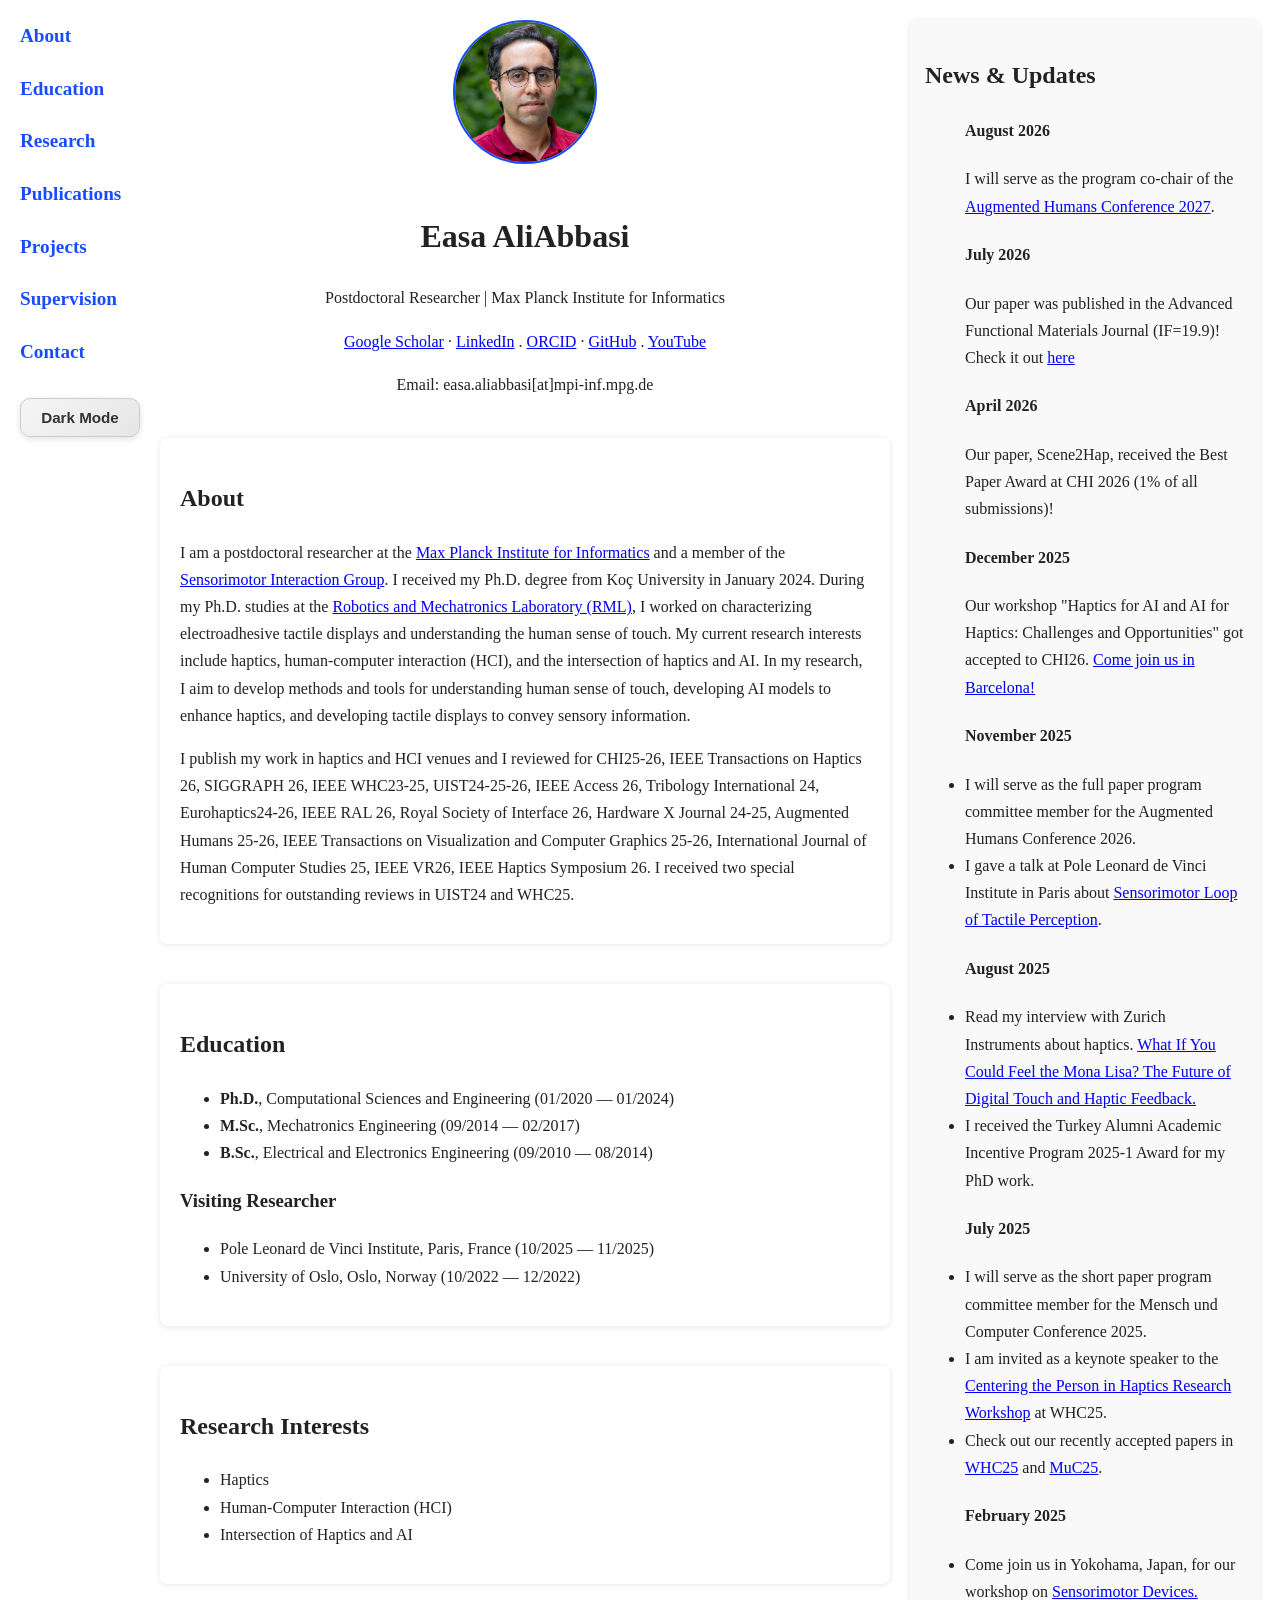
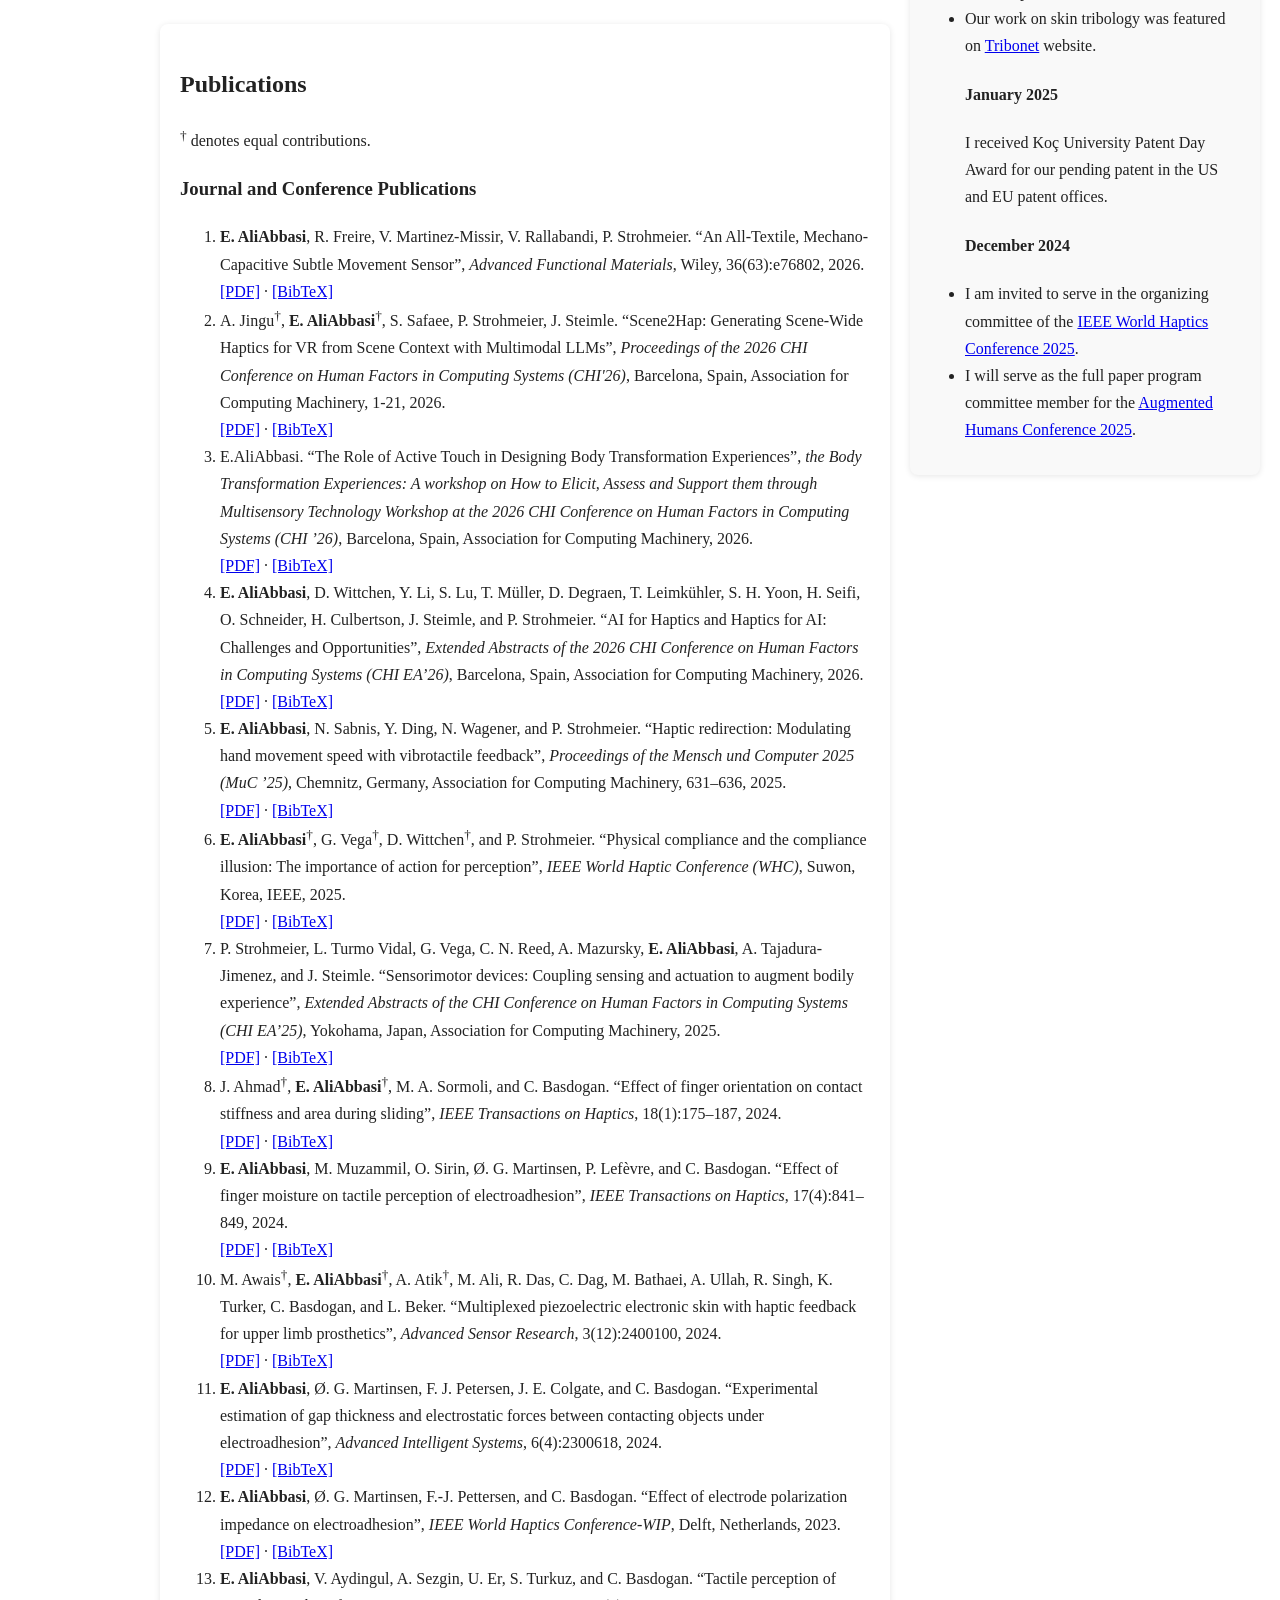
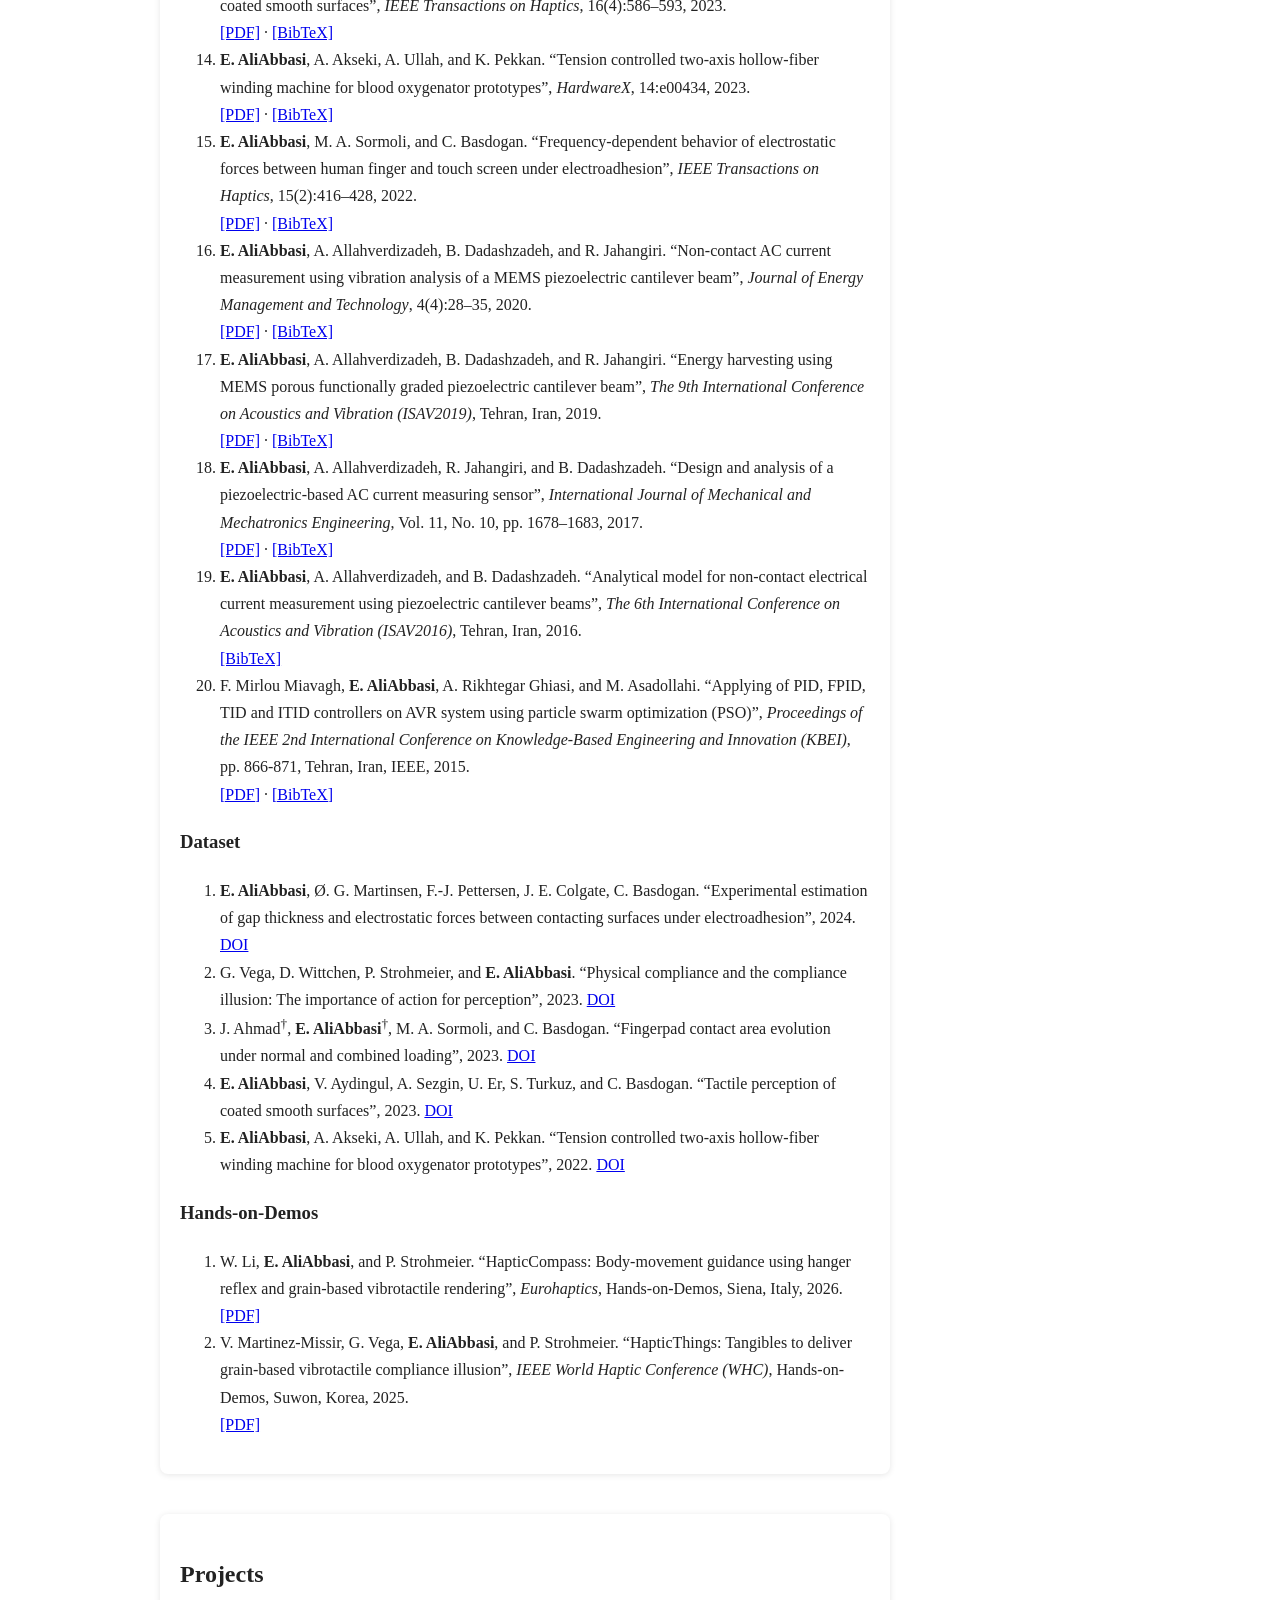
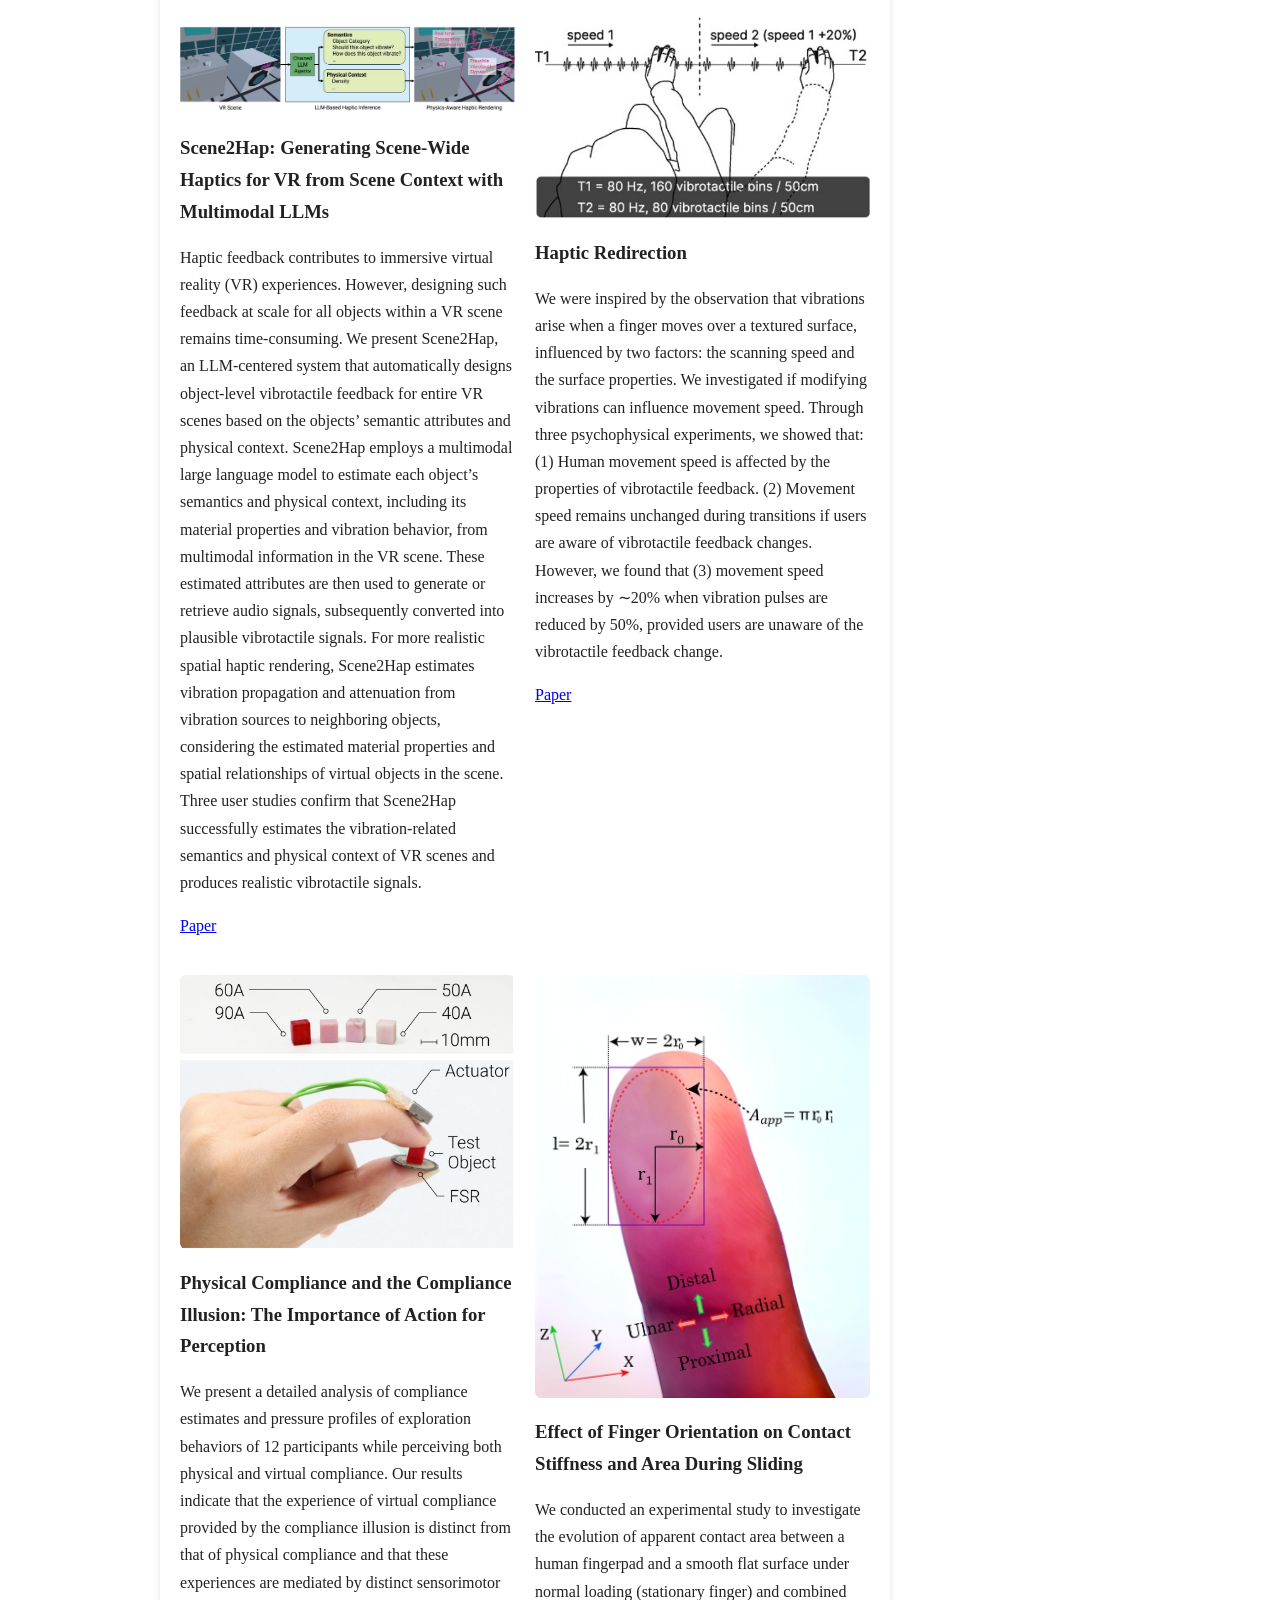
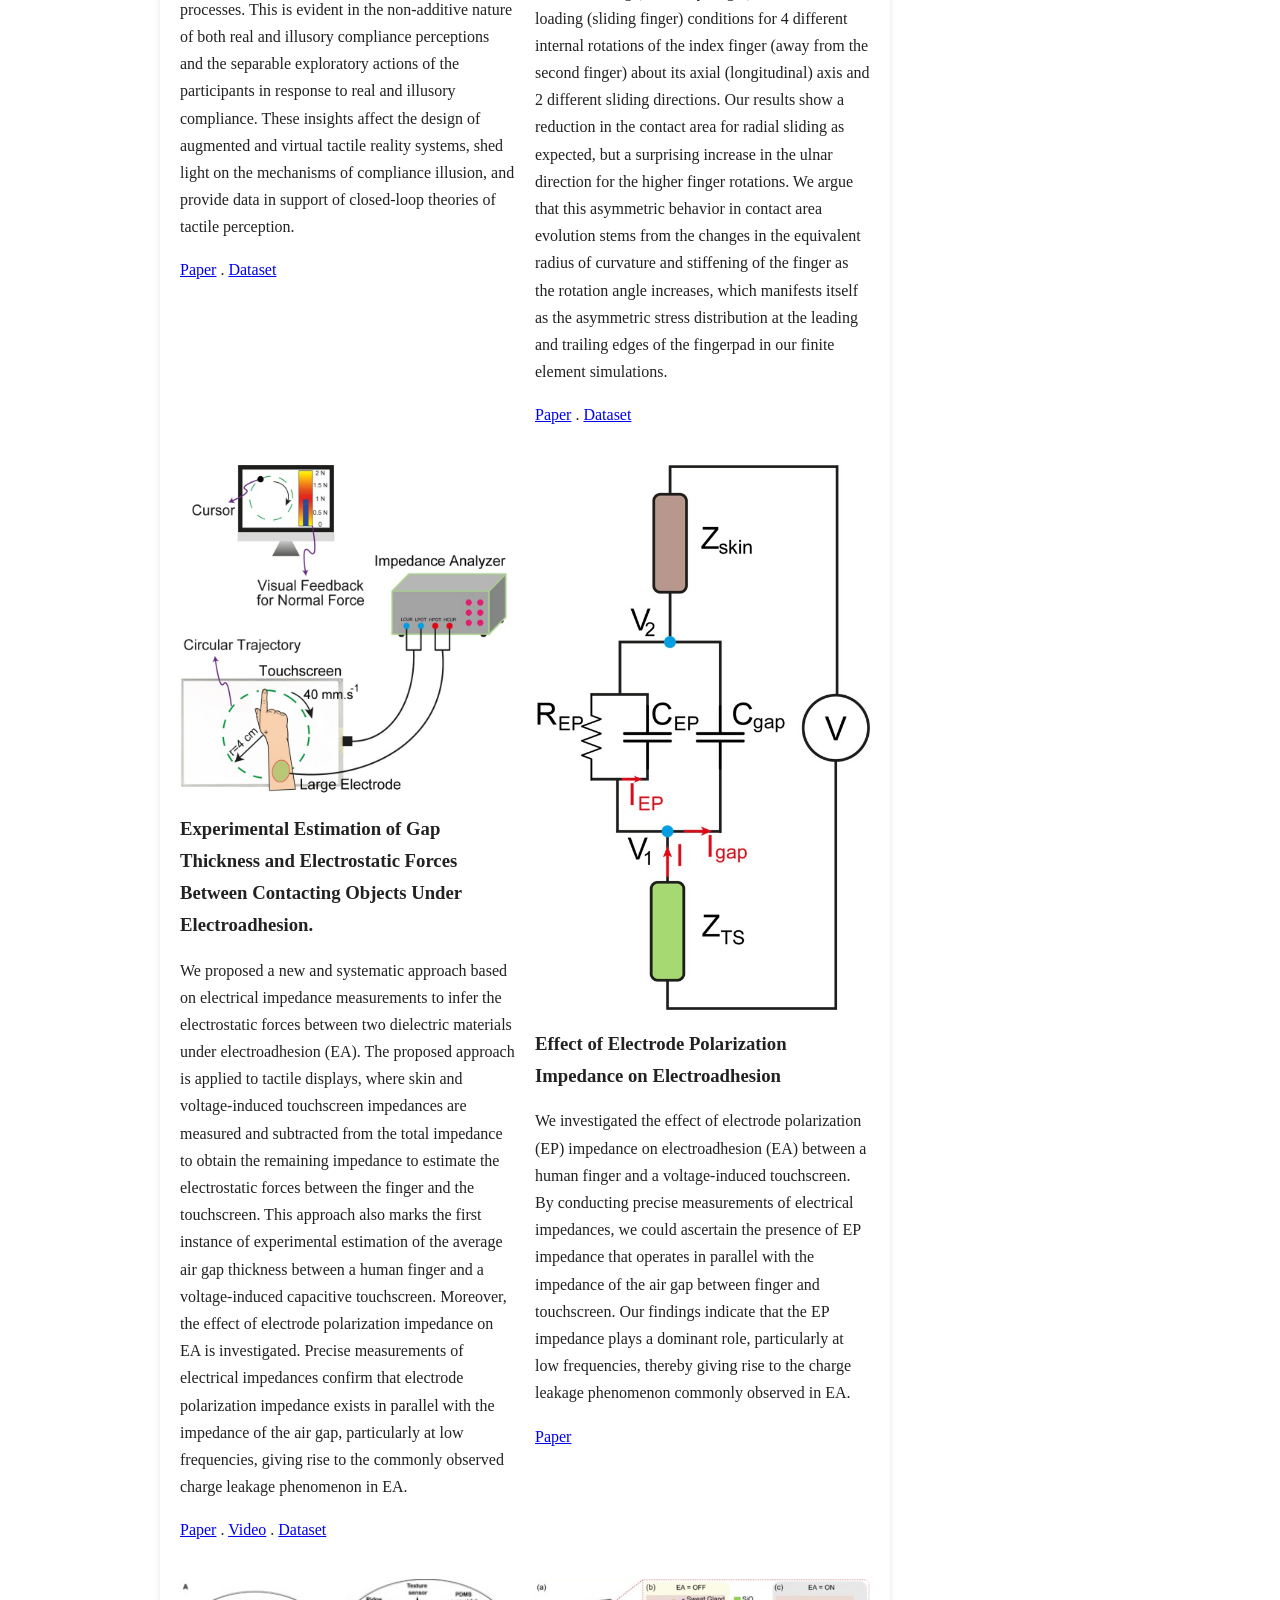
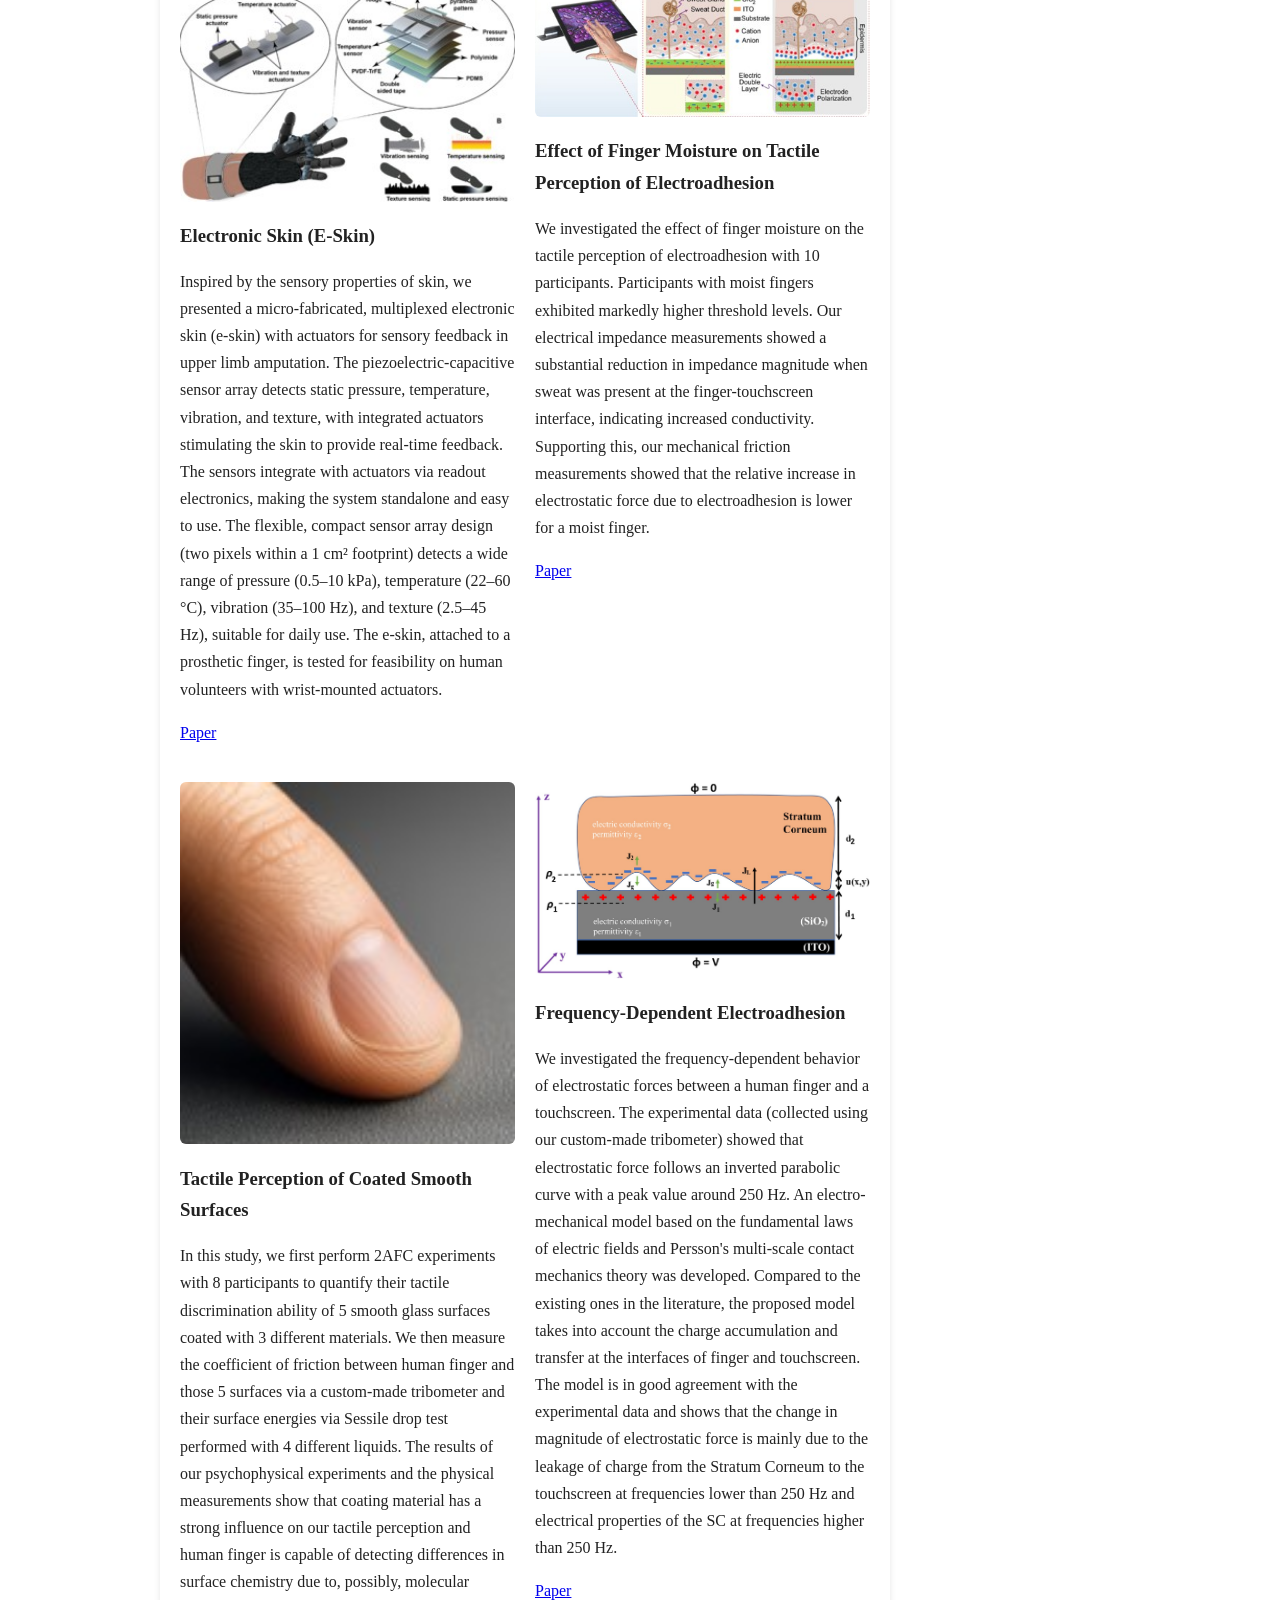
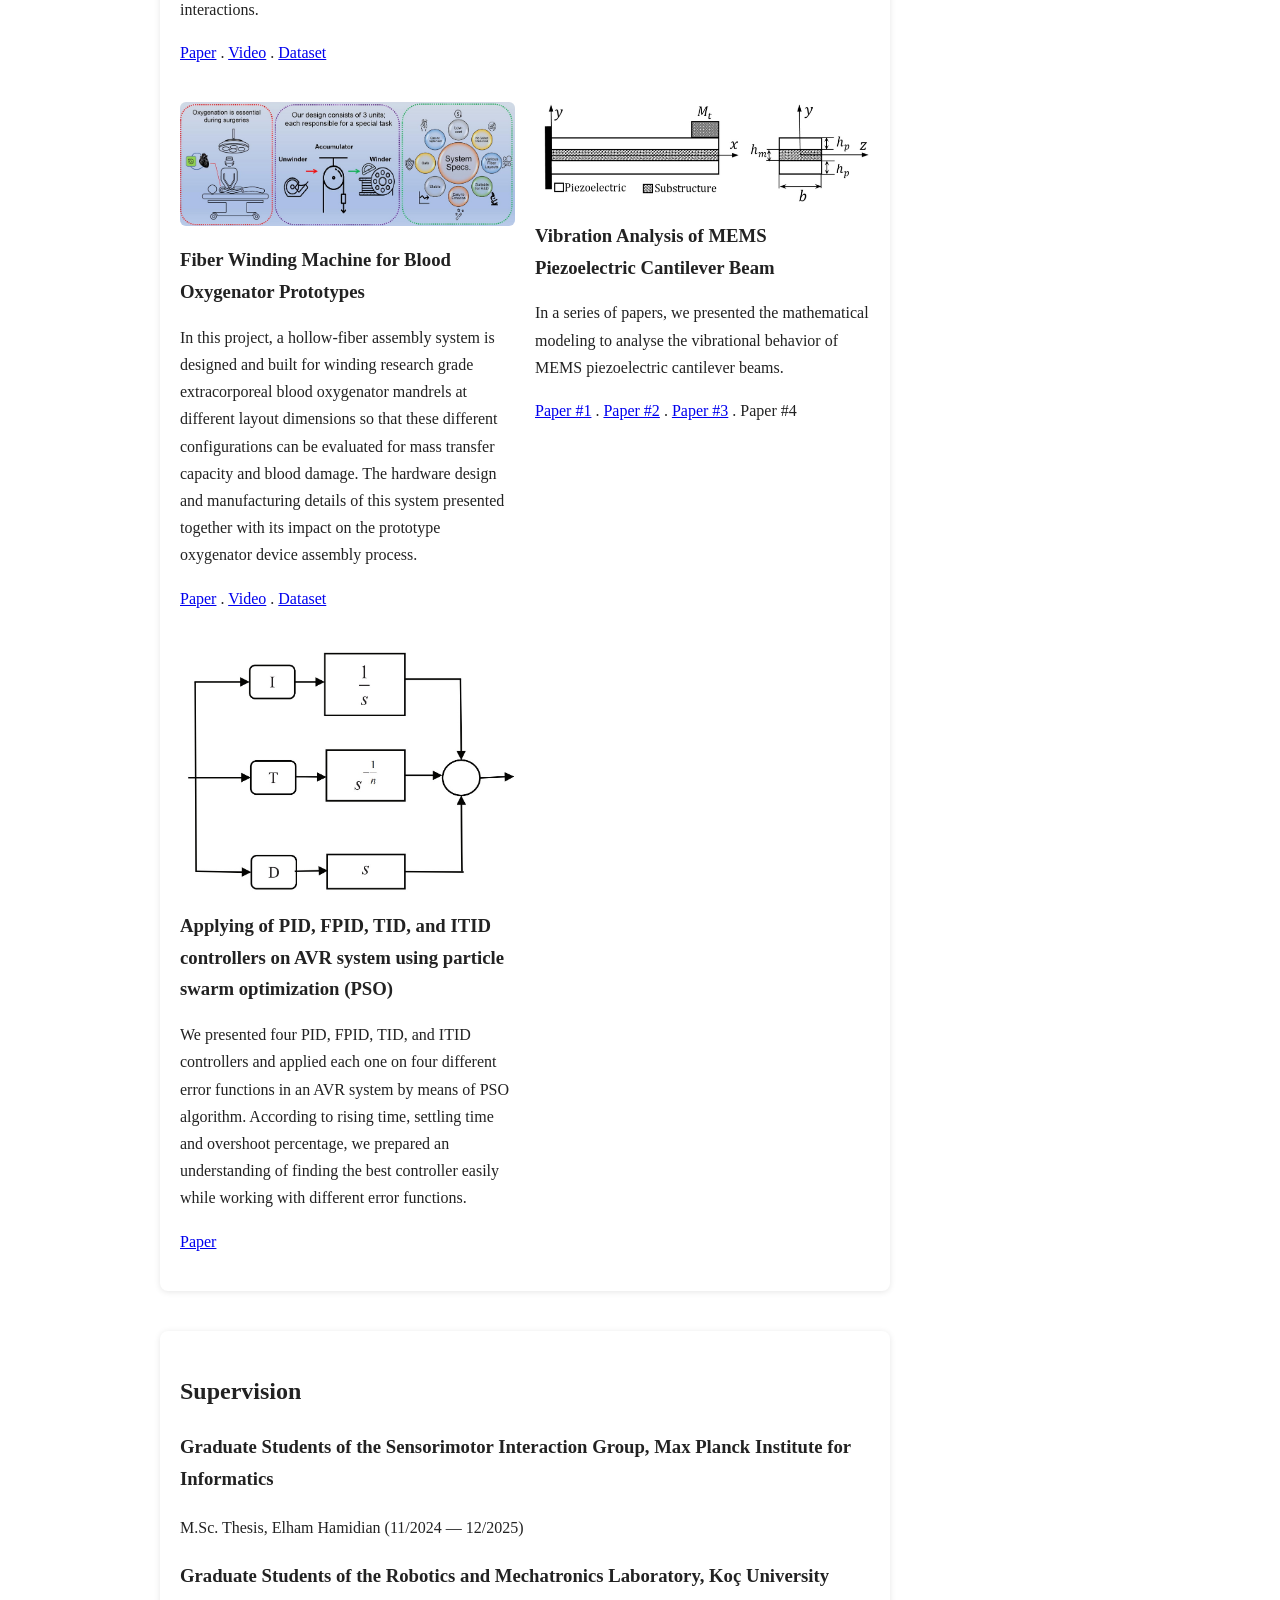
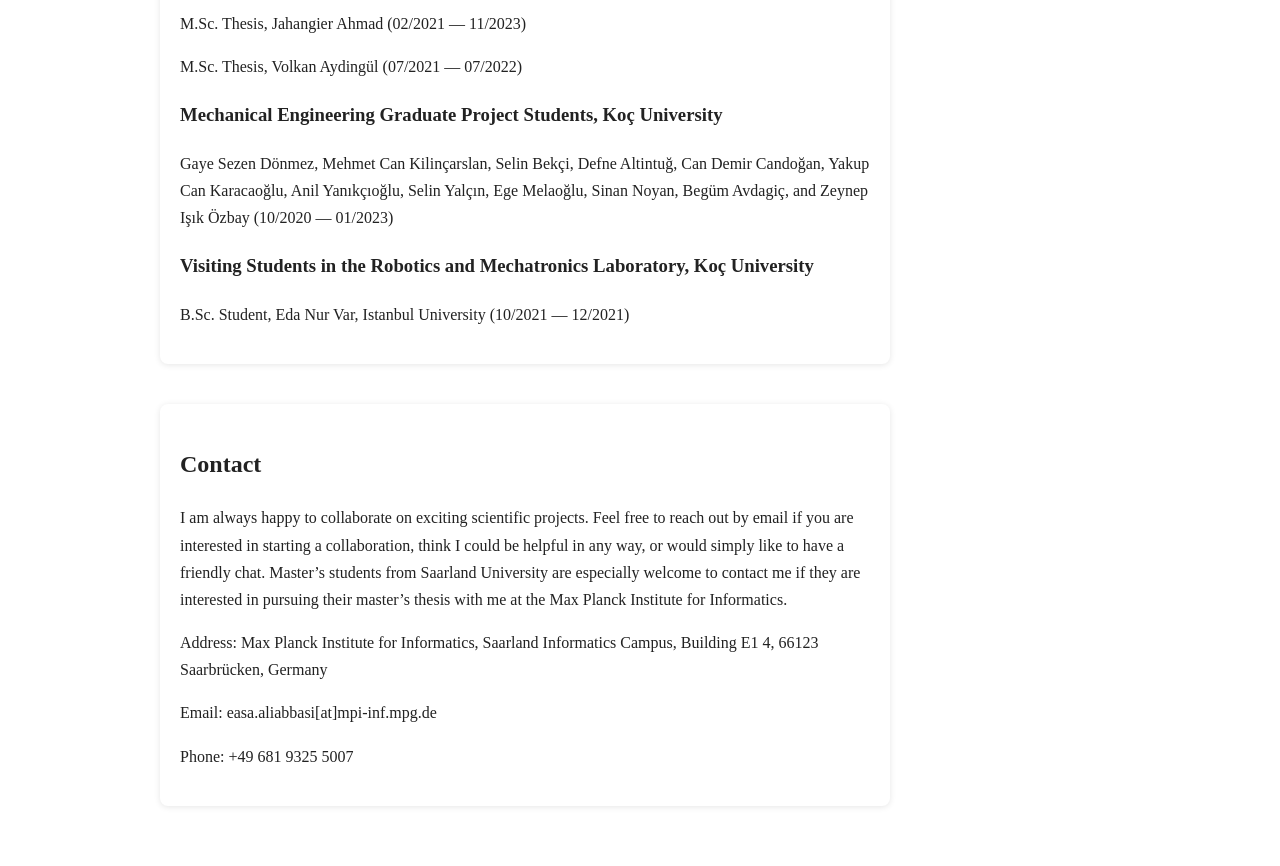
==== commit fb3fbb61: "Update index.html" ====
--- a/index.html
+++ b/index.html
@@ -142,6 +142,32 @@
 articleno = {745},
 numpages = {21},
 keywords = {Haptics; vibrotactile; generative; large language model; virtual reality; context.},
+location = {Barcelona, Spain},
+series = {CHI '26}
+}
+                    </pre>
+                </li>
+
+                <li>
+                    E.AliAbbasi. “The Role of Active Touch in Designing Body Transformation Experiences”, <em> the Body Transformation Experiences: A workshop on How to Elicit, Assess and Support them through Multisensory Technology Workshop at the 2026 CHI Conference on Human Factors in Computing Systems (CHI ’26)</em>, Barcelona, Spain, Association for Computing Machinery, 2026.
+                    <br>
+                    
+                    <a href="AliAbbasi_2026_CHI26_W9_Workshop_Position_Paper.pdf" target="_blank">[PDF]</a>
+                    ·
+                    <a href="#" class="bib-link" data-bib-id="bib-AliAbbasi26CHIWORKSHOP">[BibTeX]</a>
+                
+                    <!-- HIDDEN BIBTEX -->
+                    <pre id="bib-AliAbbasi26CHIWORKSHOP" class="bibtex-content">
+@article{aliabbasi2026role,
+author = {AliAbbasi, Easa},
+title = {The Role of Active Touch in Designing Body Transformation Experiences},
+year = {2026},
+publisher = {Association for Computing Machinery},
+url = {https://doi.org/10.1145/3772318.3791297},
+abstract = {Multisensory technologies have enabled a wide range of Body Transformation Experiences (BTEs) and demonstrated how visual, auditory, and haptic feedback can alter body perception and self-experience. However, many existing approaches rely on passive stimulation and controlled laboratory conditions, which limit their application in real-world settings. In the Body Transformation Experiences workshop, I aim to discuss the role of \textit{active touch} in designing more interactive and robust BTEs. Active touch is defined as a self-generated and exploratory tactile interaction between the body and its surroundings that couples action and perception through continuous sensorimotor feedback. I argue that incorporating active touch into the design of multisensory systems can enhance user agency, support adaptation over time, and enable BTEs to emerge through engagement rather than imposition. Through examples grounded in haptic interaction, I illustrate opportunities to transform perceived body boundaries, effort, and control. I also highlight methodological implications, including the need for longitudinal studies and first-person approaches to capture lived experience.},
+booktitle = {Proceedings of the Body Transformation Experiences: A workshop on How to Elicit, Assess and Support them through Multisensory Technology Workshop at the 2026 CHI Conference on Human Factors in Computing Systems (CHI ’26)},
+numpages = {4},
+keywords = {Touch; Haptics; Active Touch; Body Transformation.},
 location = {Barcelona, Spain},
 series = {CHI '26}
 }
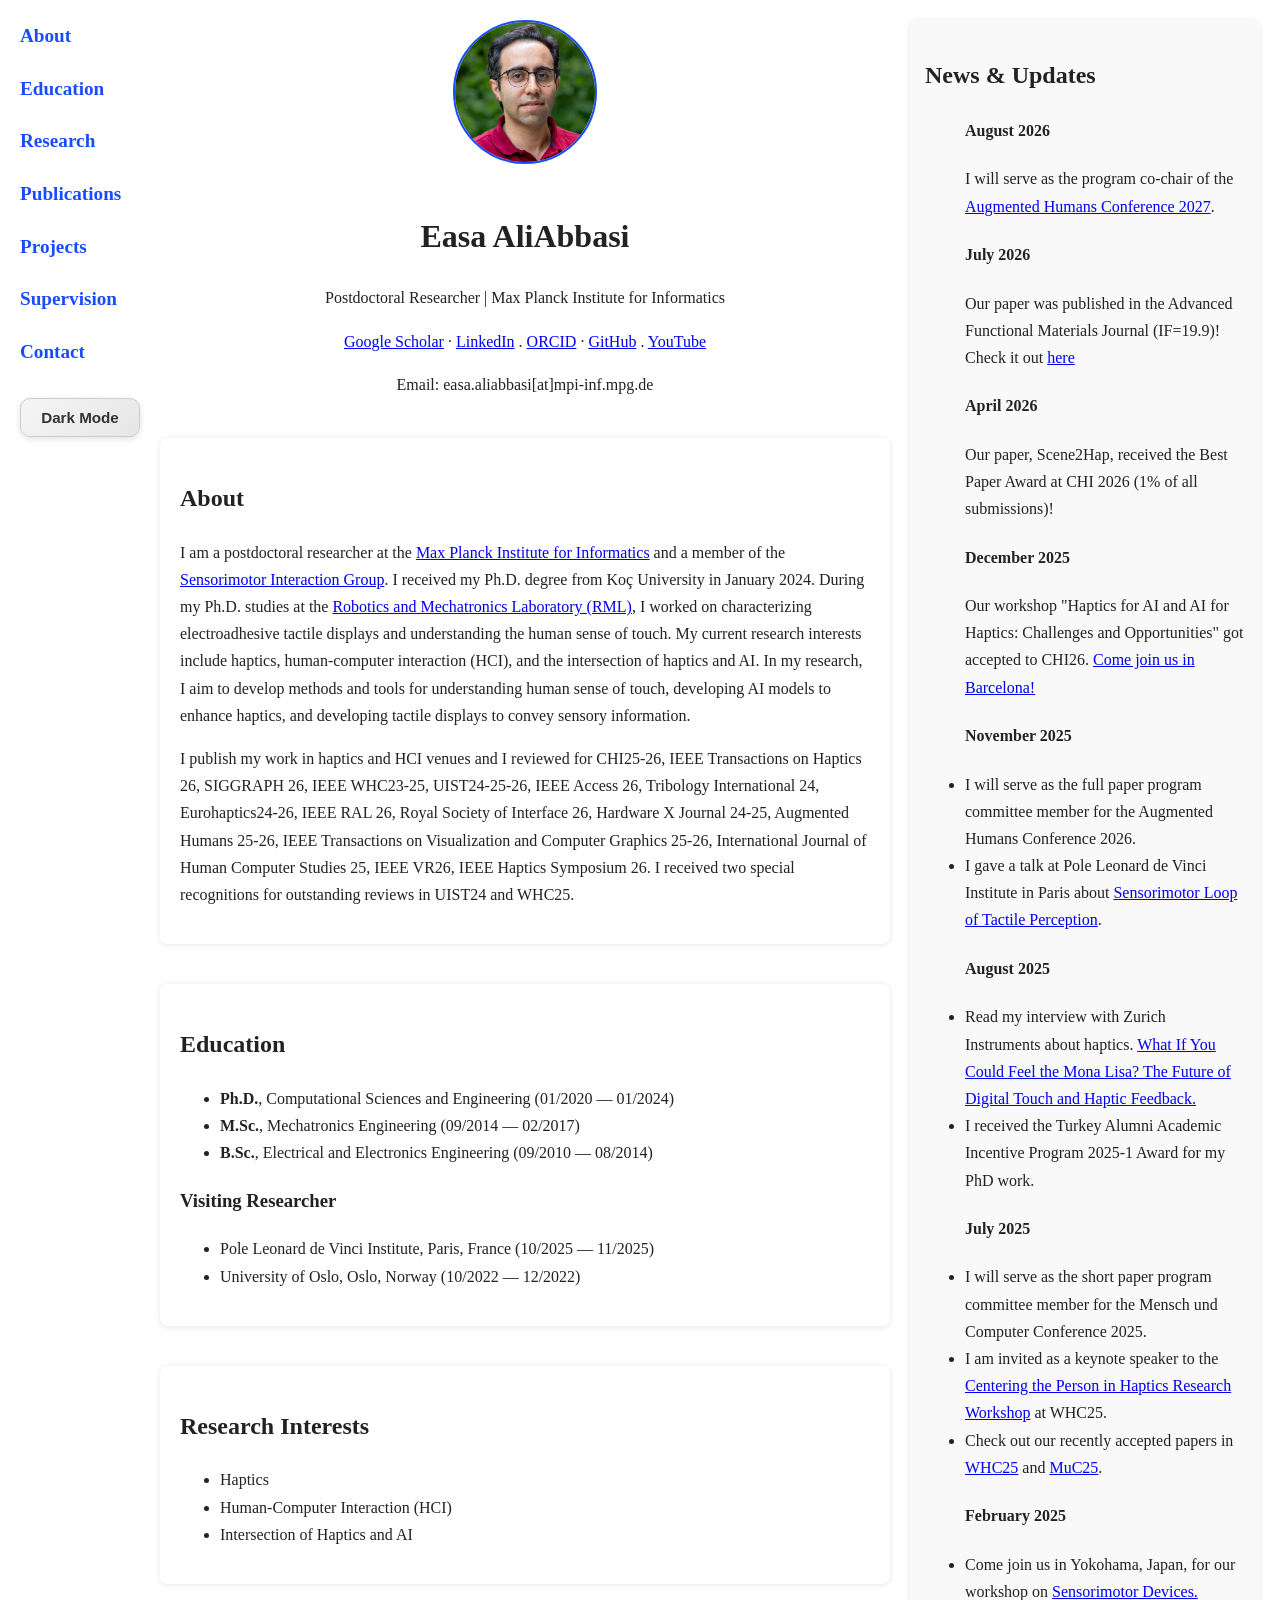
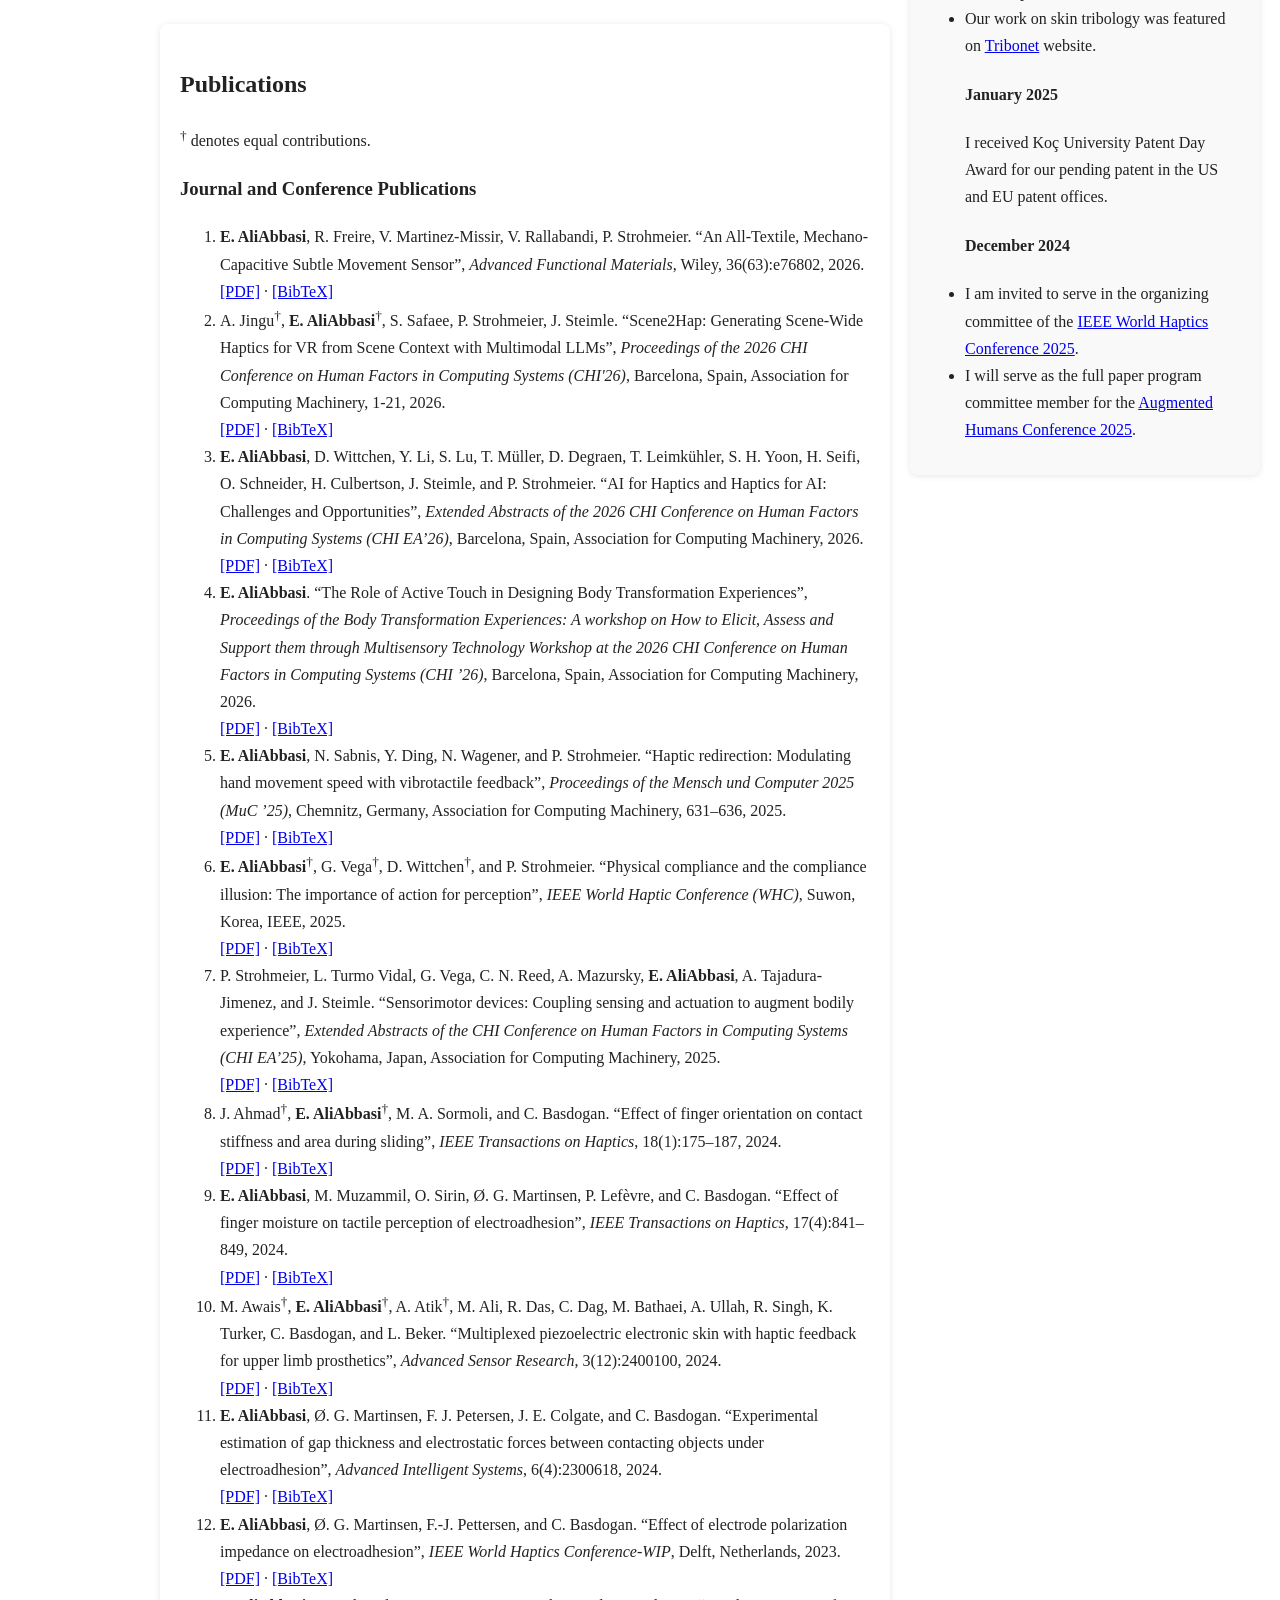
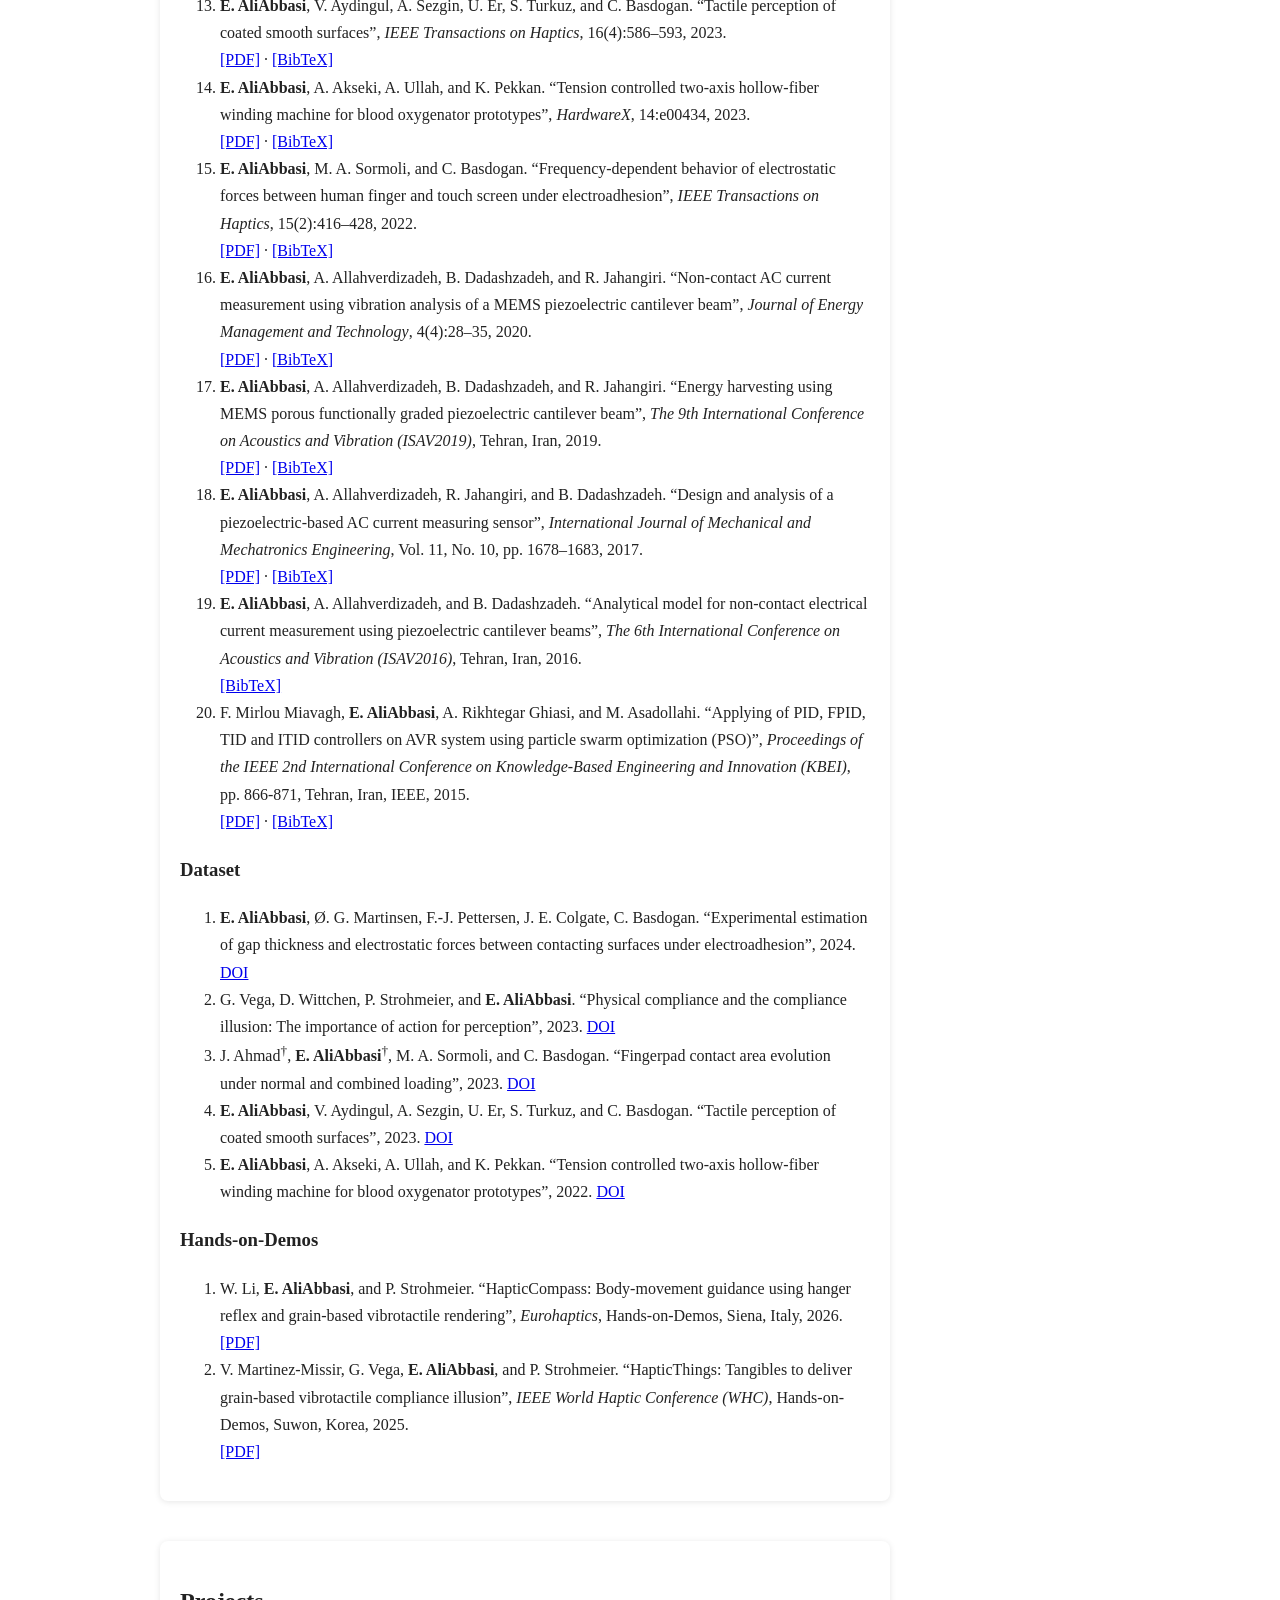
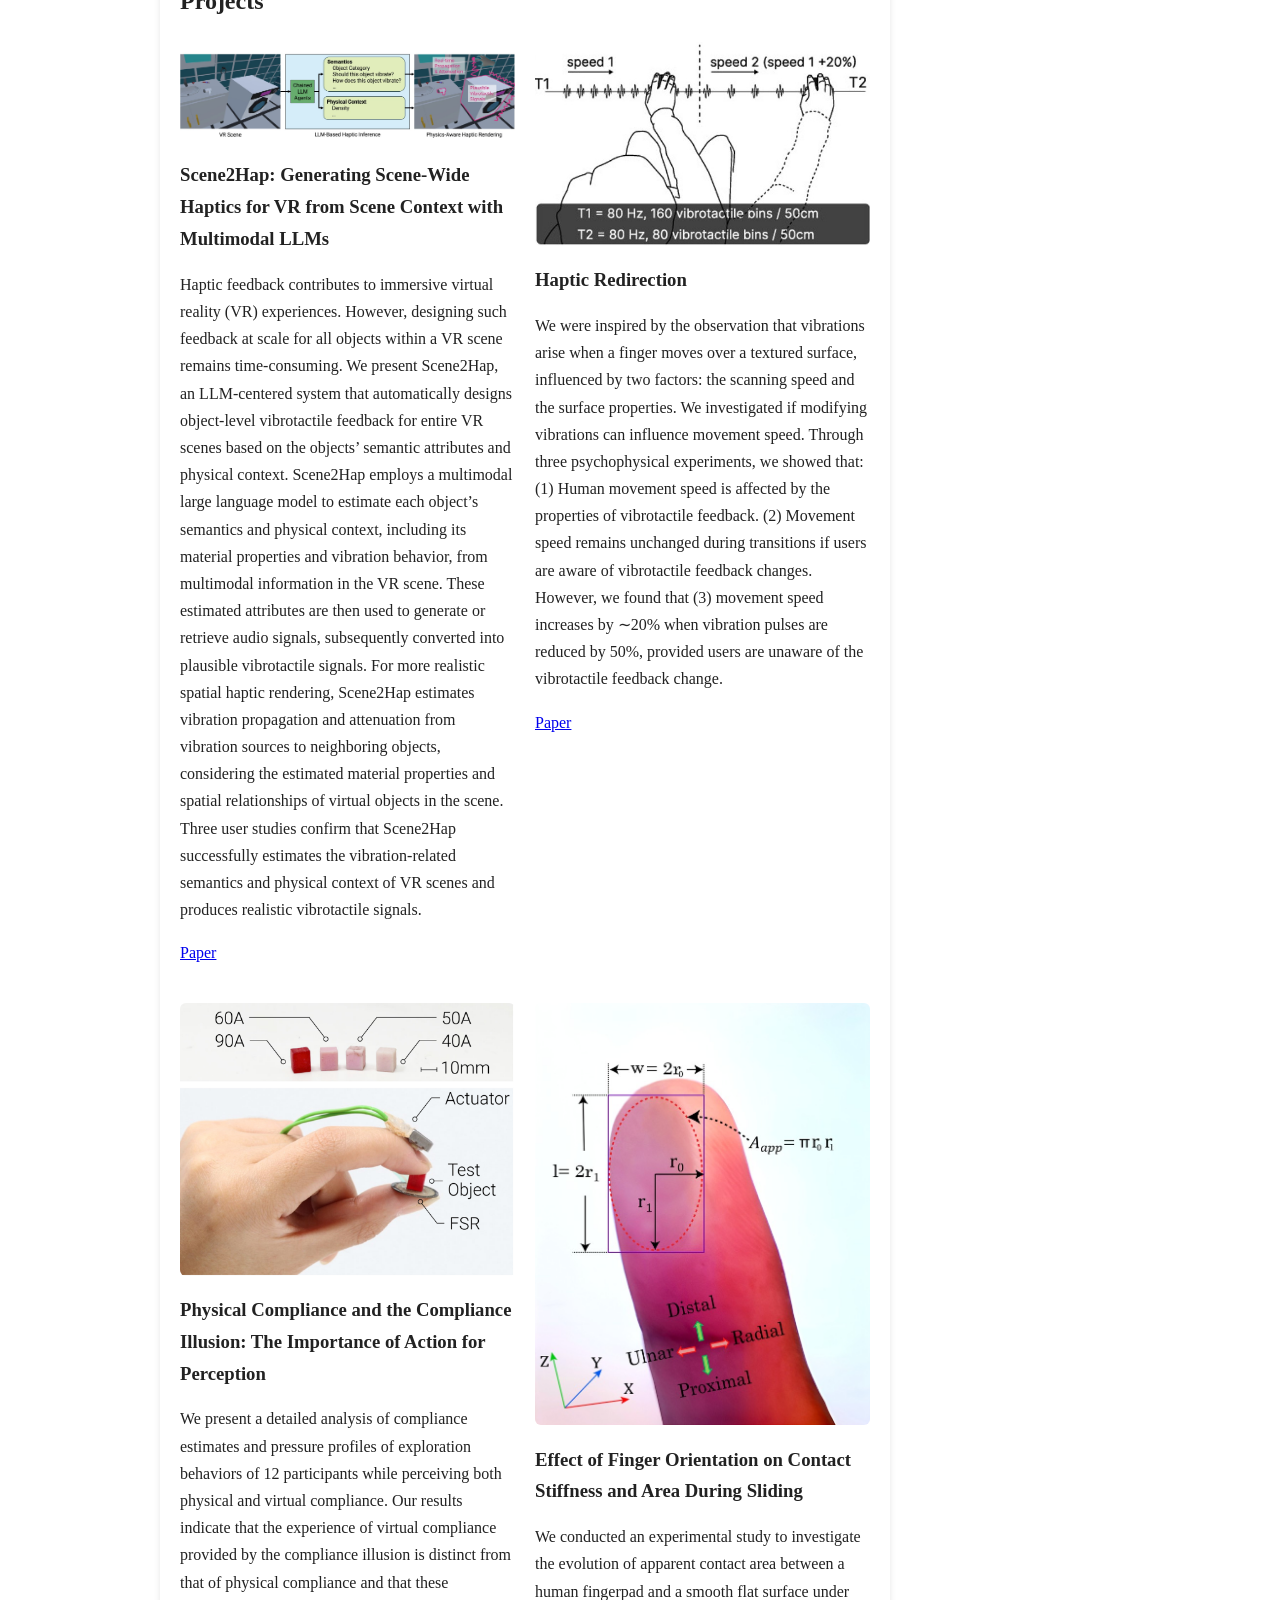
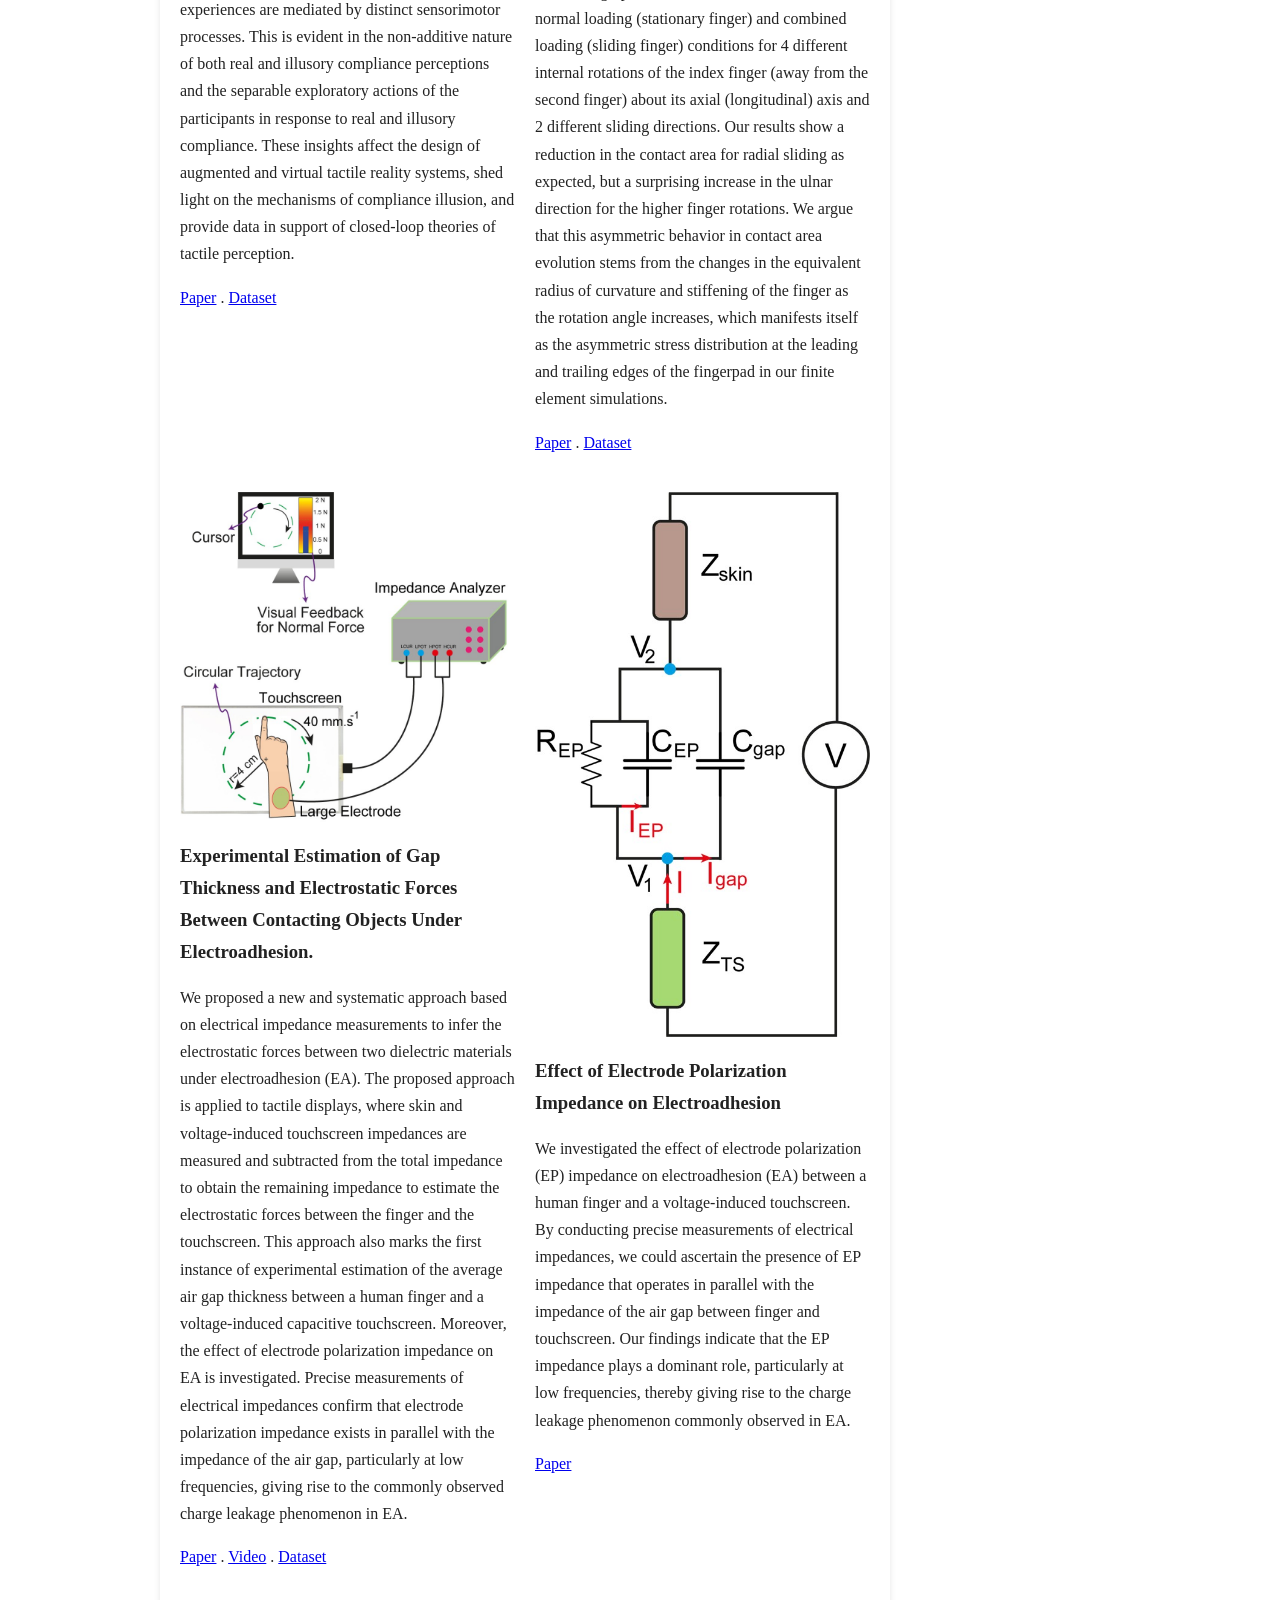
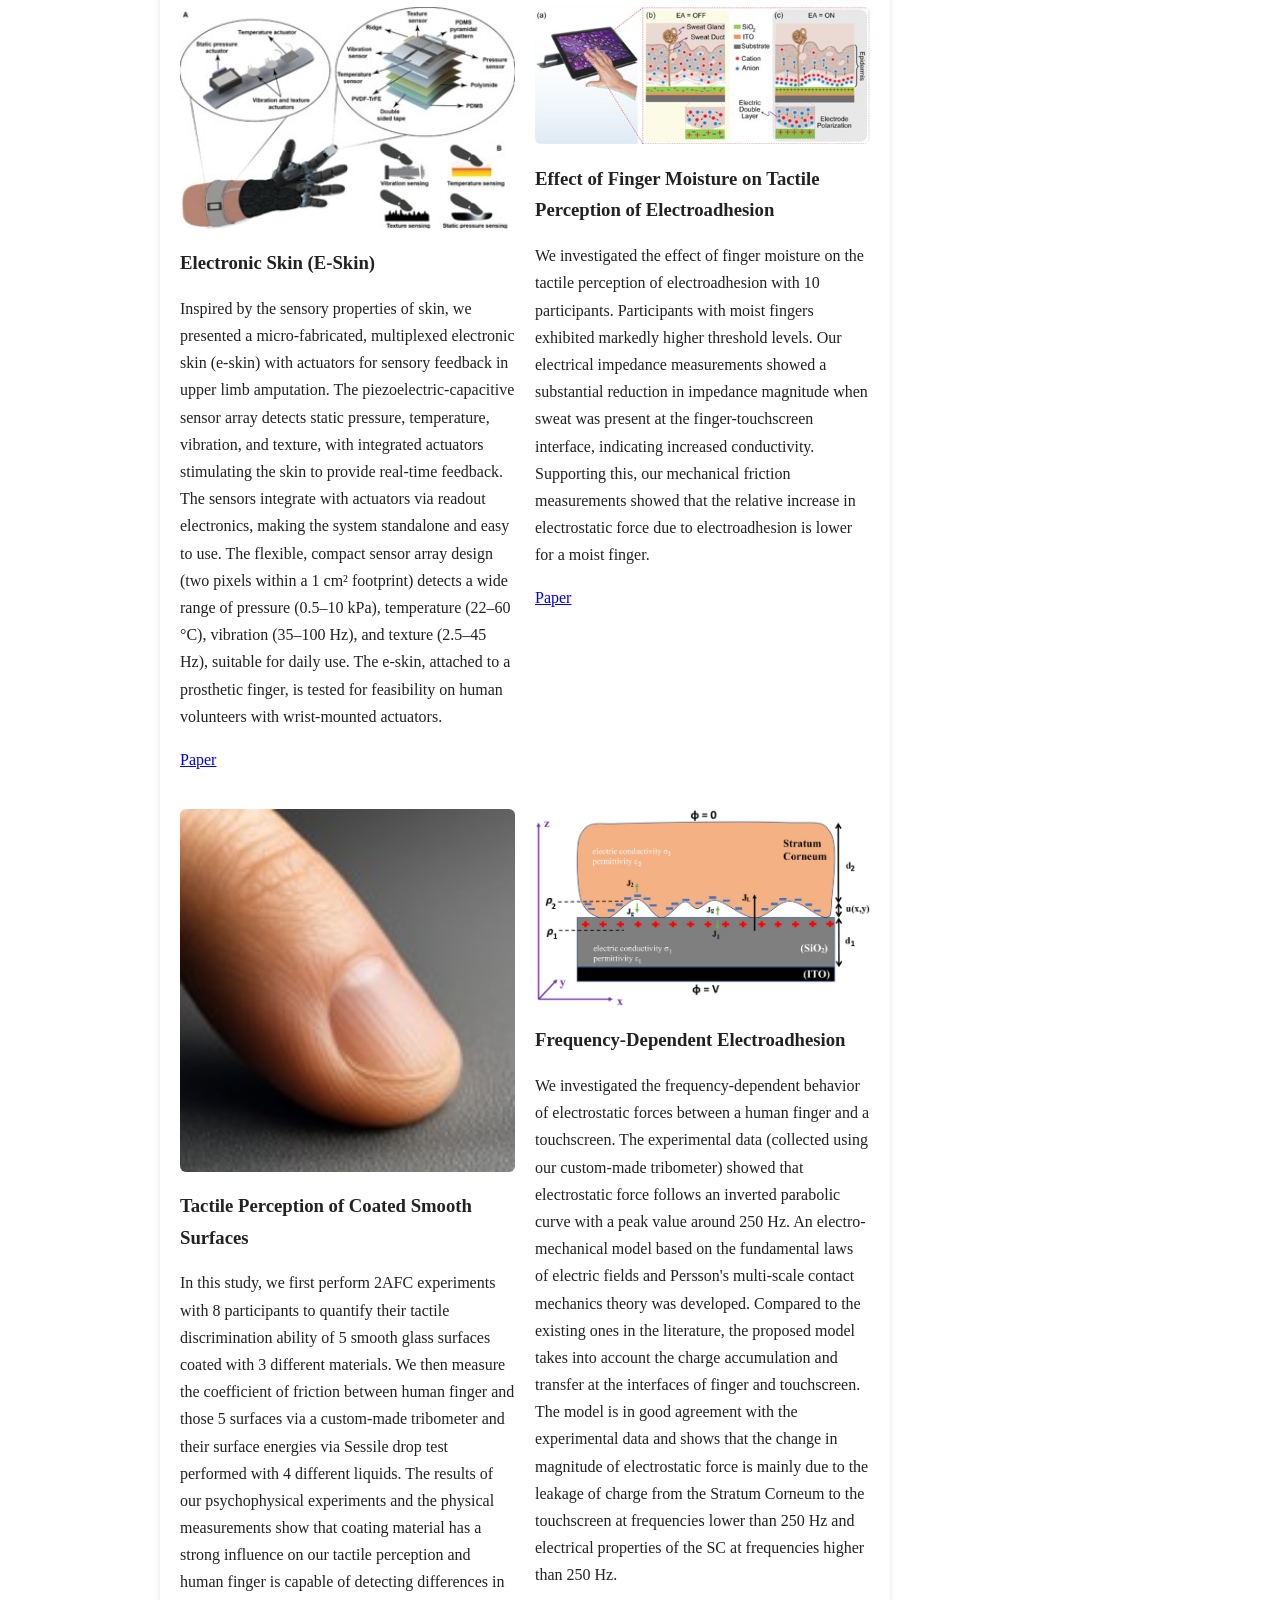
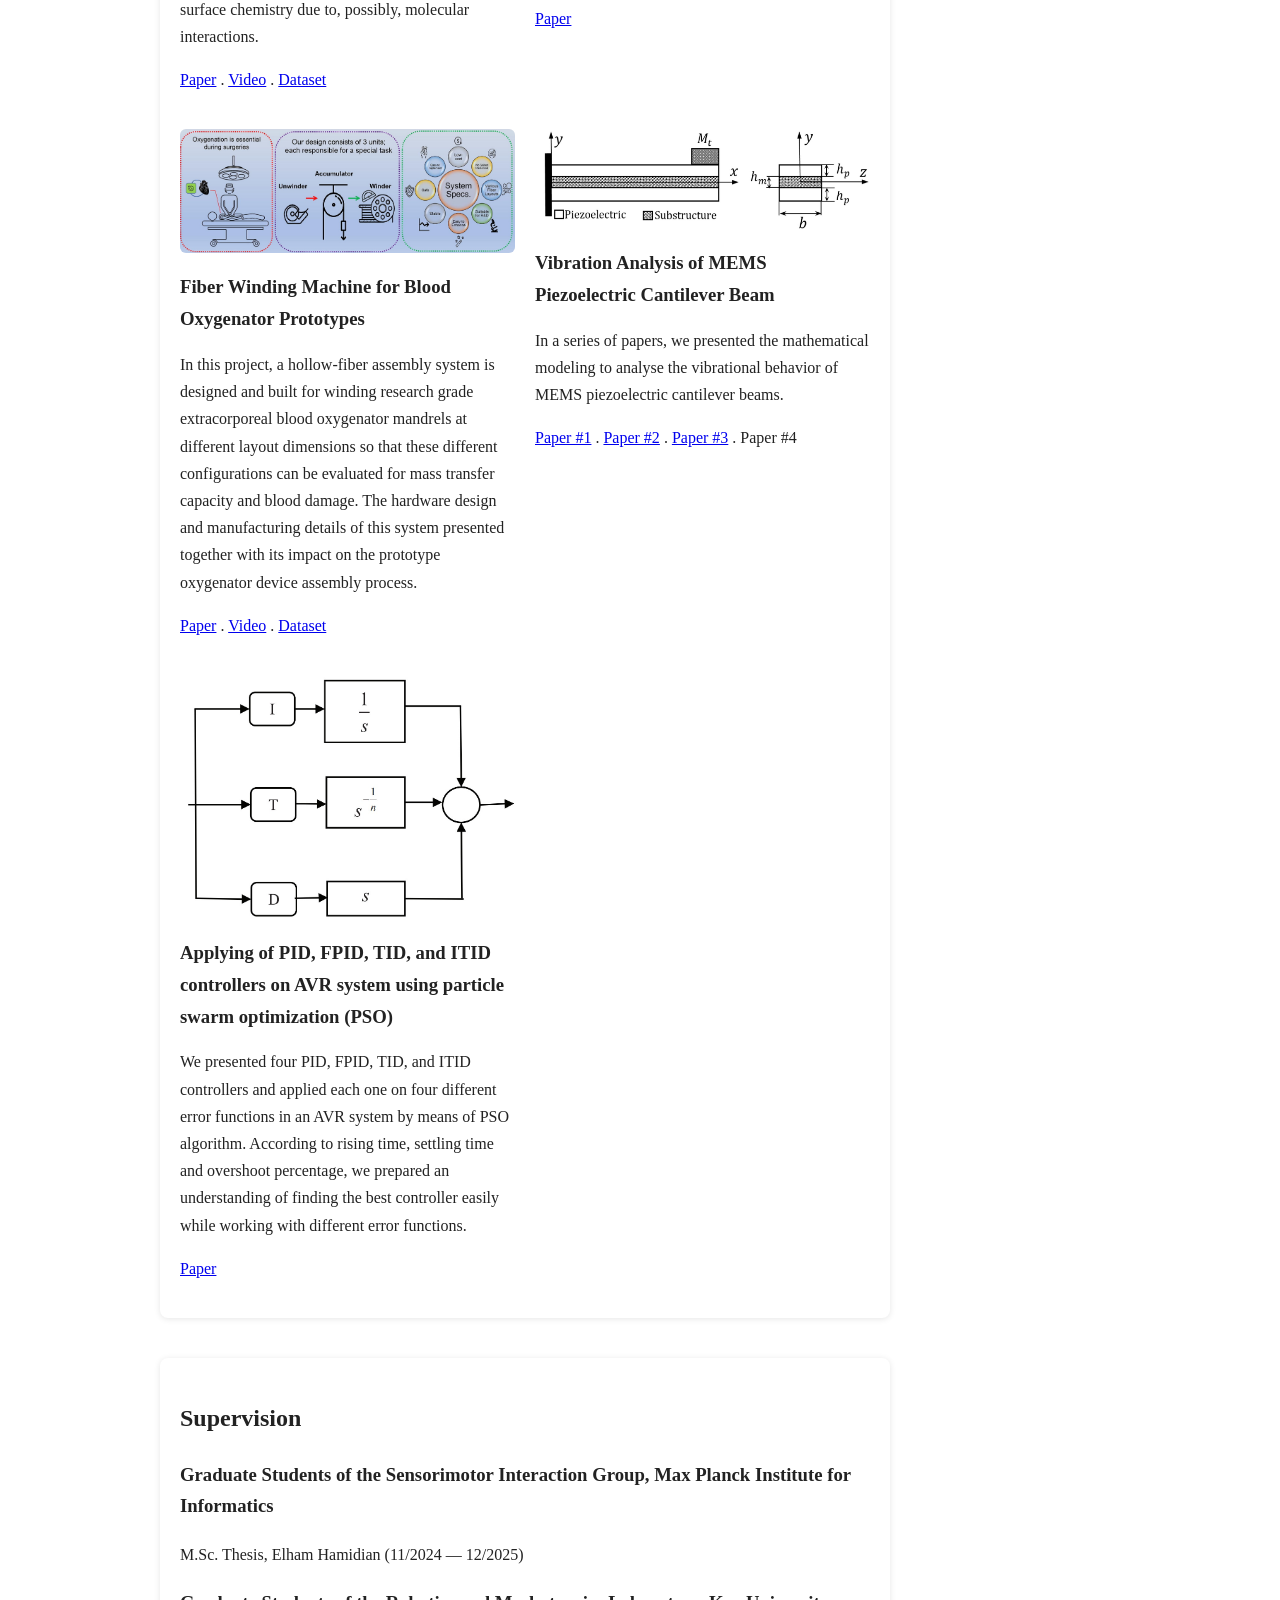
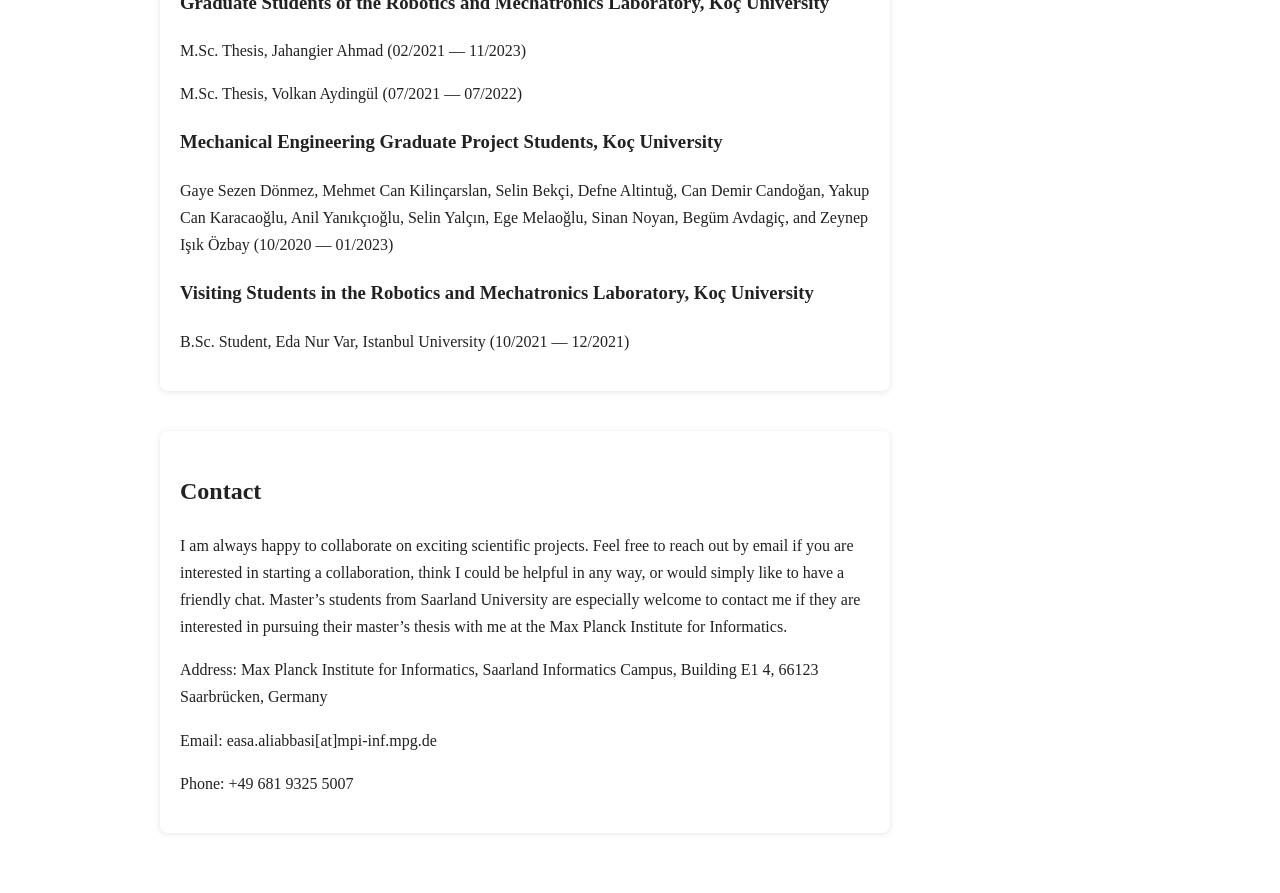
==== commit 7d6ebfca: "Update index.html" ====
--- a/index.html
+++ b/index.html
@@ -147,32 +147,6 @@
 }
                     </pre>
                 </li>
-
-                <li>
-                    E.AliAbbasi. “The Role of Active Touch in Designing Body Transformation Experiences”, <em> the Body Transformation Experiences: A workshop on How to Elicit, Assess and Support them through Multisensory Technology Workshop at the 2026 CHI Conference on Human Factors in Computing Systems (CHI ’26)</em>, Barcelona, Spain, Association for Computing Machinery, 2026.
-                    <br>
-                    
-                    <a href="AliAbbasi_2026_CHI26_W9_Workshop_Position_Paper.pdf" target="_blank">[PDF]</a>
-                    ·
-                    <a href="#" class="bib-link" data-bib-id="bib-AliAbbasi26CHIWORKSHOP">[BibTeX]</a>
-                
-                    <!-- HIDDEN BIBTEX -->
-                    <pre id="bib-AliAbbasi26CHIWORKSHOP" class="bibtex-content">
-@article{aliabbasi2026role,
-author = {AliAbbasi, Easa},
-title = {The Role of Active Touch in Designing Body Transformation Experiences},
-year = {2026},
-publisher = {Association for Computing Machinery},
-url = {https://doi.org/10.1145/3772318.3791297},
-abstract = {Multisensory technologies have enabled a wide range of Body Transformation Experiences (BTEs) and demonstrated how visual, auditory, and haptic feedback can alter body perception and self-experience. However, many existing approaches rely on passive stimulation and controlled laboratory conditions, which limit their application in real-world settings. In the Body Transformation Experiences workshop, I aim to discuss the role of \textit{active touch} in designing more interactive and robust BTEs. Active touch is defined as a self-generated and exploratory tactile interaction between the body and its surroundings that couples action and perception through continuous sensorimotor feedback. I argue that incorporating active touch into the design of multisensory systems can enhance user agency, support adaptation over time, and enable BTEs to emerge through engagement rather than imposition. Through examples grounded in haptic interaction, I illustrate opportunities to transform perceived body boundaries, effort, and control. I also highlight methodological implications, including the need for longitudinal studies and first-person approaches to capture lived experience.},
-booktitle = {Proceedings of the Body Transformation Experiences: A workshop on How to Elicit, Assess and Support them through Multisensory Technology Workshop at the 2026 CHI Conference on Human Factors in Computing Systems (CHI ’26)},
-numpages = {4},
-keywords = {Touch; Haptics; Active Touch; Body Transformation.},
-location = {Barcelona, Spain},
-series = {CHI '26}
-}
-                    </pre>
-                </li>
                 
                 <li>
                     <strong>E. AliAbbasi</strong>, D. Wittchen, Y. Li, S. Lu, T. Müller, D. Degraen, T. Leimkühler, S. H. Yoon, H. Seifi, O. Schneider, H. Culbertson, J. Steimle, and P. Strohmeier. “AI for Haptics and Haptics for AI: Challenges and Opportunities”, <em>Extended Abstracts of the 2026 CHI Conference on Human Factors in Computing Systems (CHI EA’26)</em>, Barcelona, Spain, Association for Computing Machinery, 2026.
@@ -200,6 +174,32 @@
 keywords = {haptics, tactile, machine learning, artificial intelligence, generative AI},
 location = {Barcelona, Spain},
 series = {CHI EA '26}
+}
+                    </pre>
+                </li>
+
+                <li>
+                    <strong>E. AliAbbasi</strong>. “The Role of Active Touch in Designing Body Transformation Experiences”, <em> Proceedings of the Body Transformation Experiences: A workshop on How to Elicit, Assess and Support them through Multisensory Technology Workshop at the 2026 CHI Conference on Human Factors in Computing Systems (CHI ’26)</em>, Barcelona, Spain, Association for Computing Machinery, 2026.
+                    <br>
+                    
+                    <a href="AliAbbasi_2026_CHI26_W9_Workshop_Position_Paper.pdf" target="_blank">[PDF]</a>
+                    ·
+                    <a href="#" class="bib-link" data-bib-id="bib-AliAbbasi26CHIWORKSHOP">[BibTeX]</a>
+                
+                    <!-- HIDDEN BIBTEX -->
+                    <pre id="bib-AliAbbasi26CHIWORKSHOP" class="bibtex-content">
+@article{aliabbasi2026role,
+author = {AliAbbasi, Easa},
+title = {The Role of Active Touch in Designing Body Transformation Experiences},
+year = {2026},
+publisher = {Association for Computing Machinery},
+url = {https://doi.org/10.1145/3772318.3791297},
+abstract = {Multisensory technologies have enabled a wide range of Body Transformation Experiences (BTEs) and demonstrated how visual, auditory, and haptic feedback can alter body perception and self-experience. However, many existing approaches rely on passive stimulation and controlled laboratory conditions, which limit their application in real-world settings. In the Body Transformation Experiences workshop, I aim to discuss the role of \textit{active touch} in designing more interactive and robust BTEs. Active touch is defined as a self-generated and exploratory tactile interaction between the body and its surroundings that couples action and perception through continuous sensorimotor feedback. I argue that incorporating active touch into the design of multisensory systems can enhance user agency, support adaptation over time, and enable BTEs to emerge through engagement rather than imposition. Through examples grounded in haptic interaction, I illustrate opportunities to transform perceived body boundaries, effort, and control. I also highlight methodological implications, including the need for longitudinal studies and first-person approaches to capture lived experience.},
+booktitle = {Proceedings of the Body Transformation Experiences: A workshop on How to Elicit, Assess and Support them through Multisensory Technology Workshop at the 2026 CHI Conference on Human Factors in Computing Systems (CHI ’26)},
+numpages = {4},
+keywords = {Touch; Haptics; Active Touch; Body Transformation.},
+location = {Barcelona, Spain},
+series = {CHI '26}
 }
                     </pre>
                 </li>
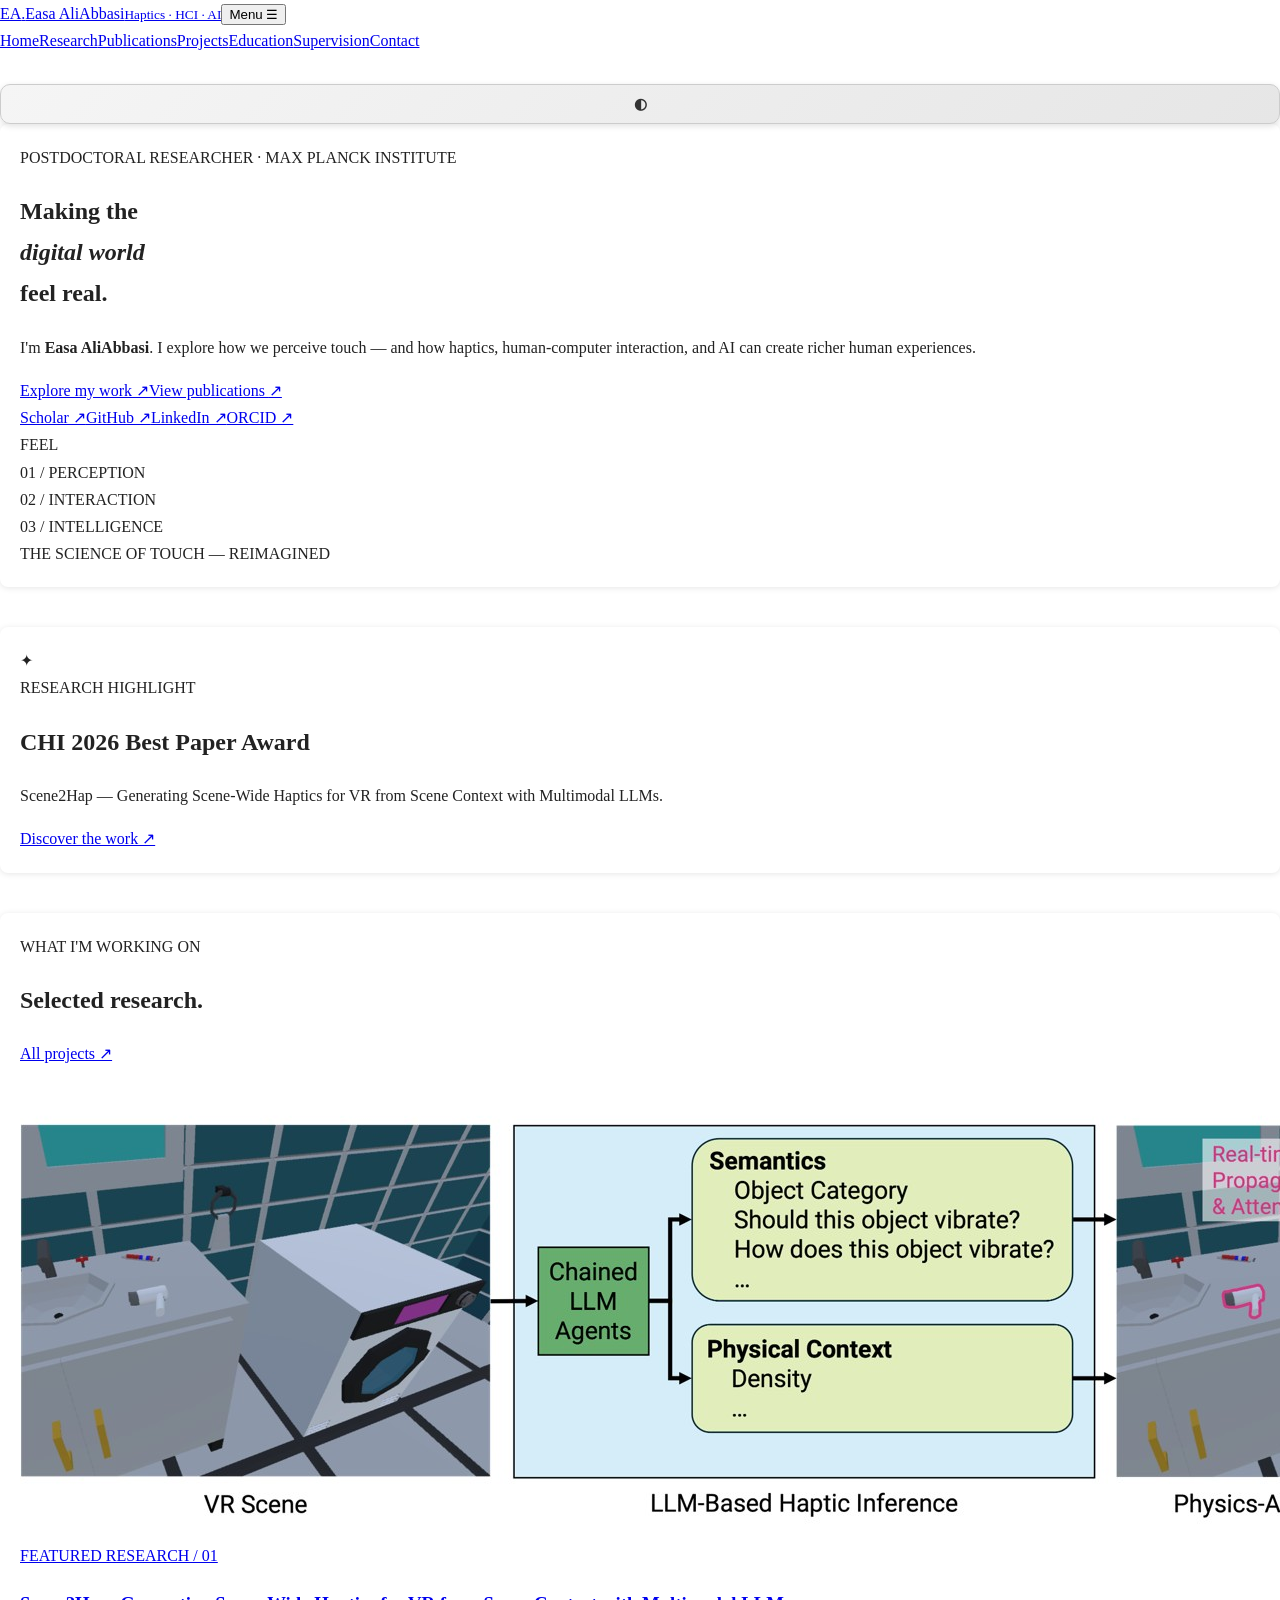
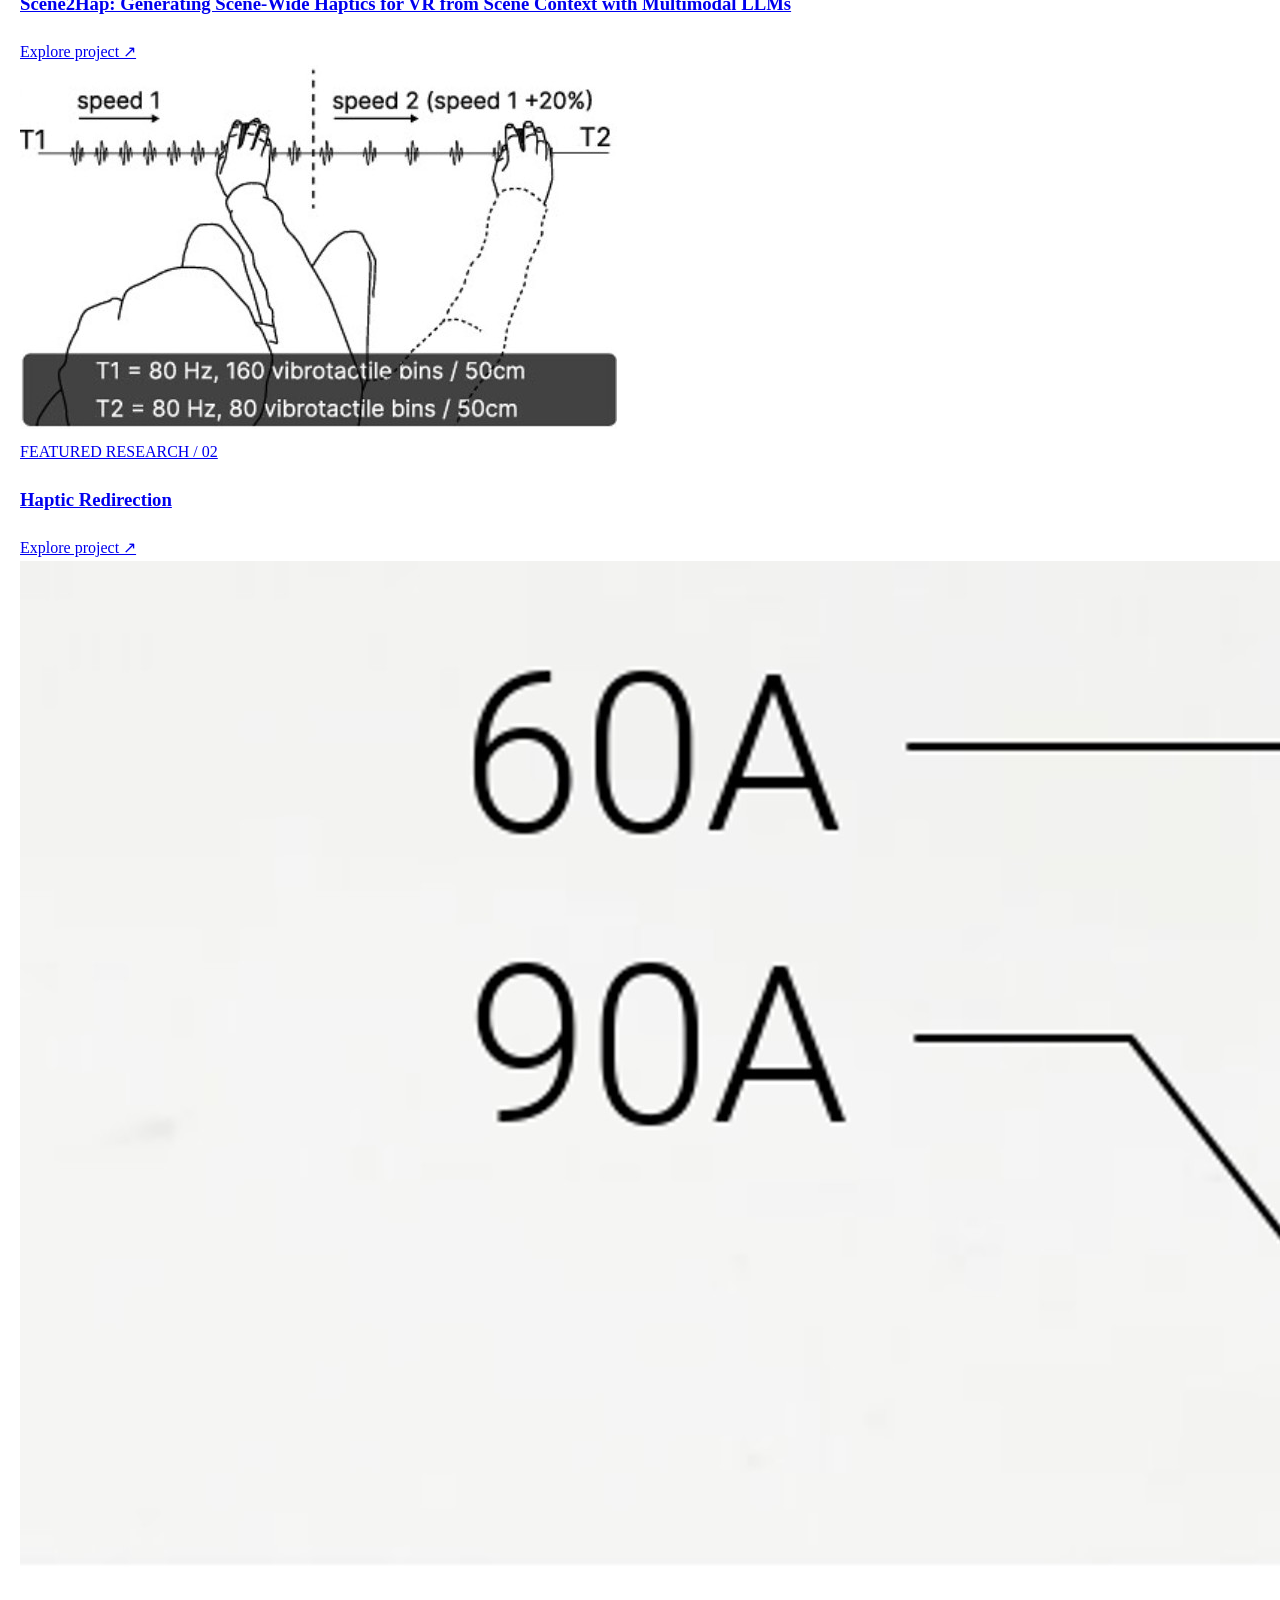
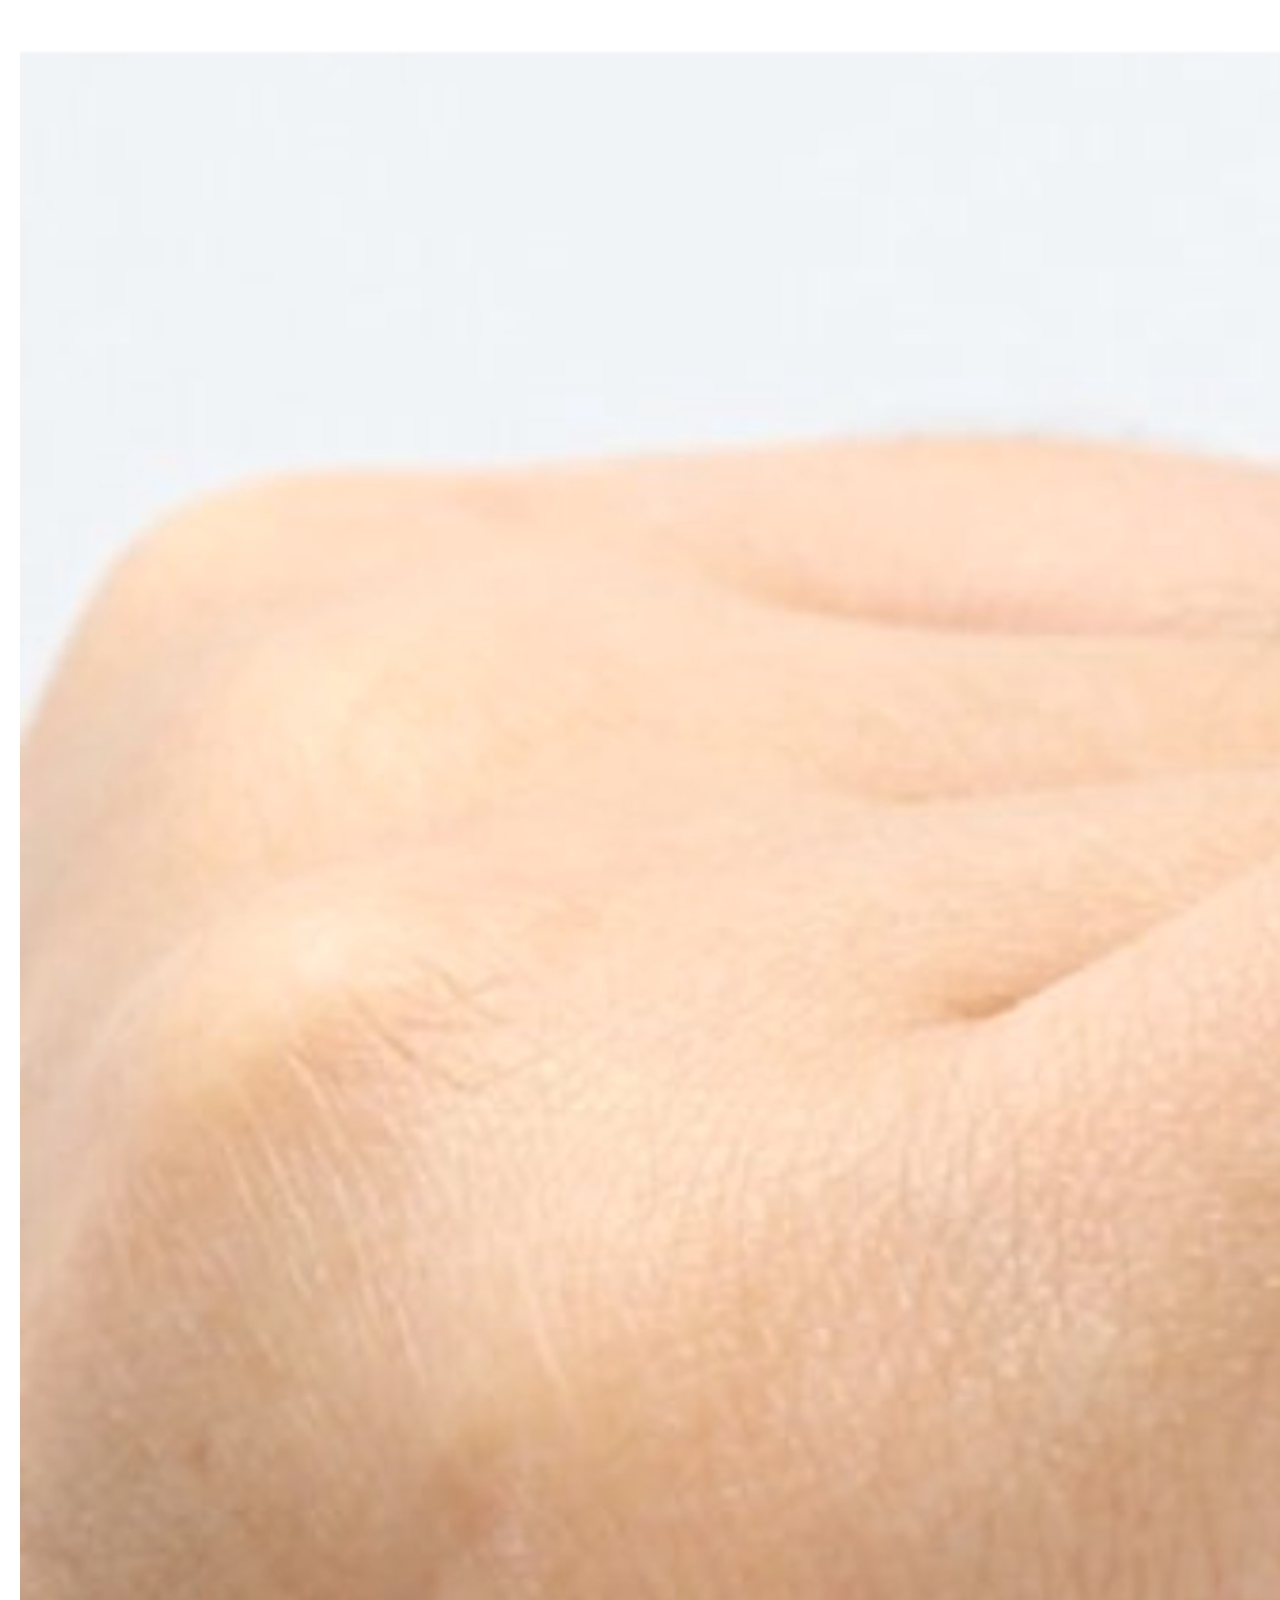
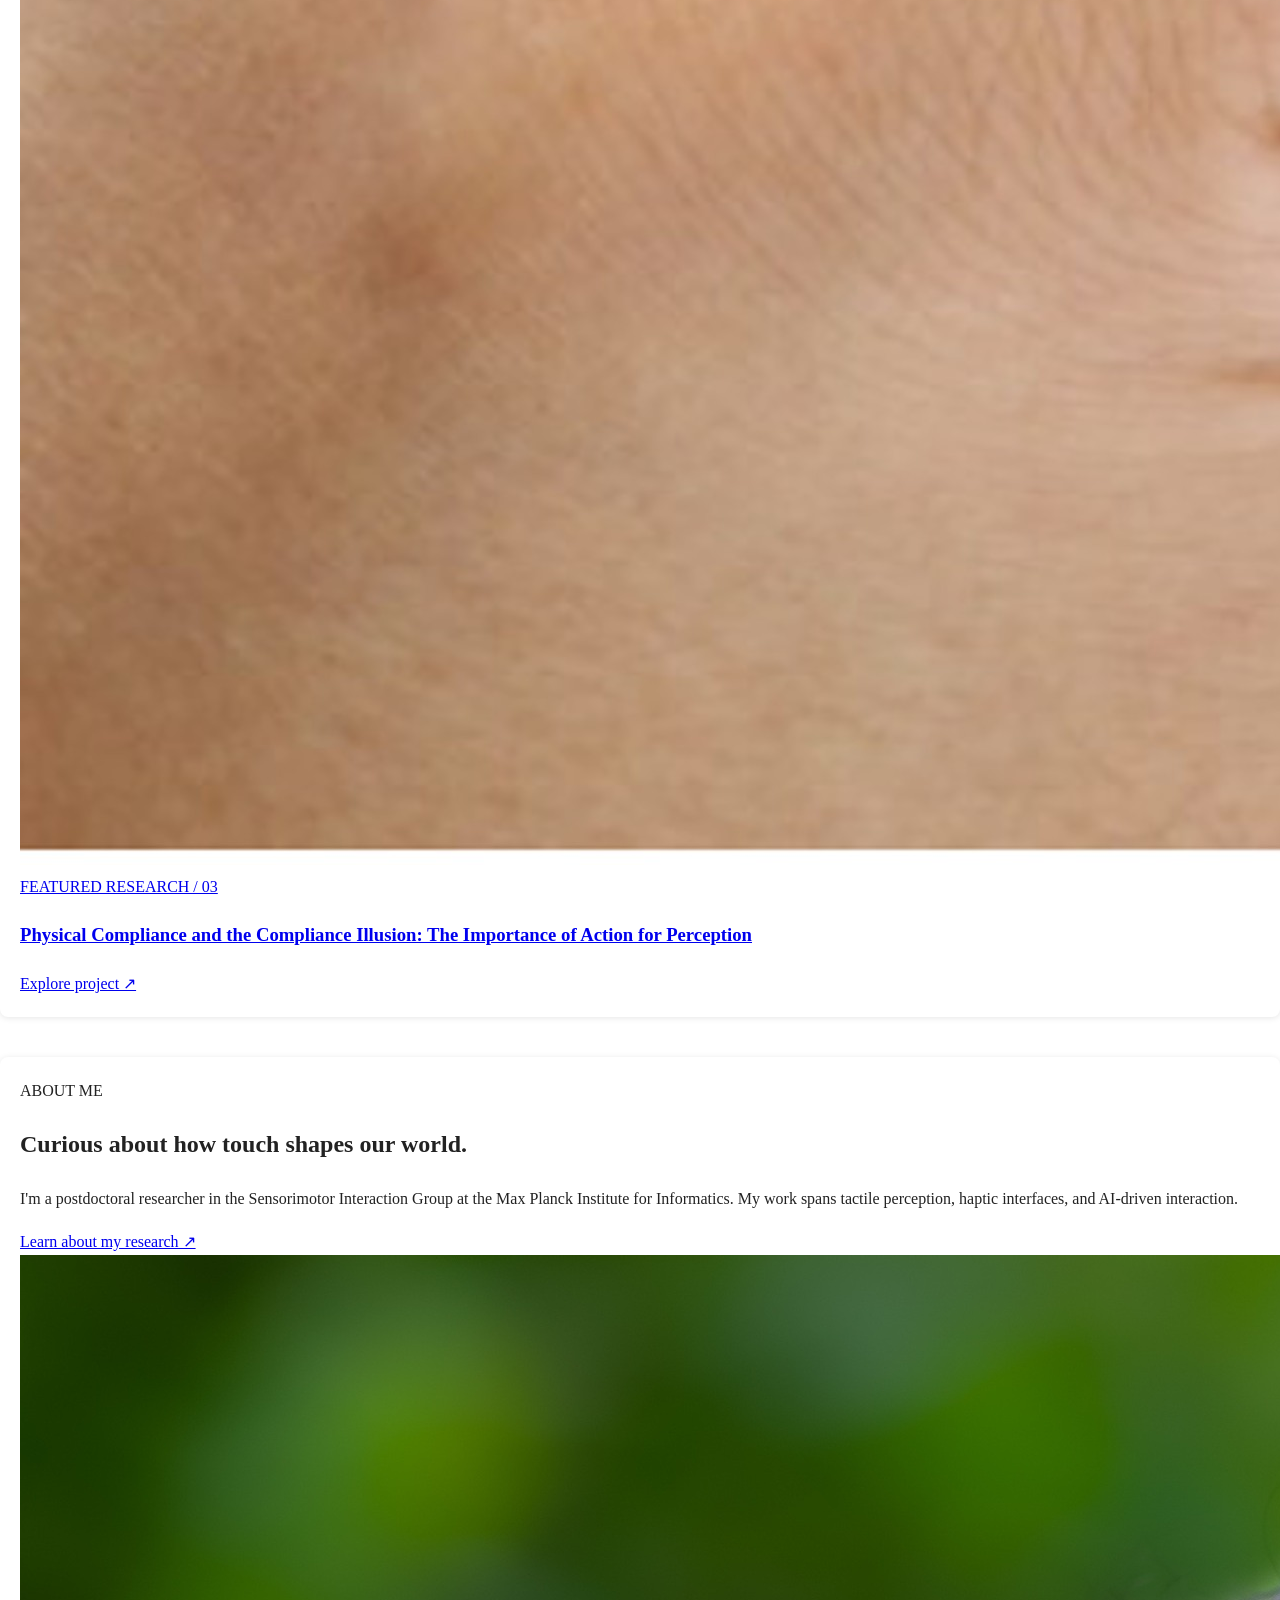
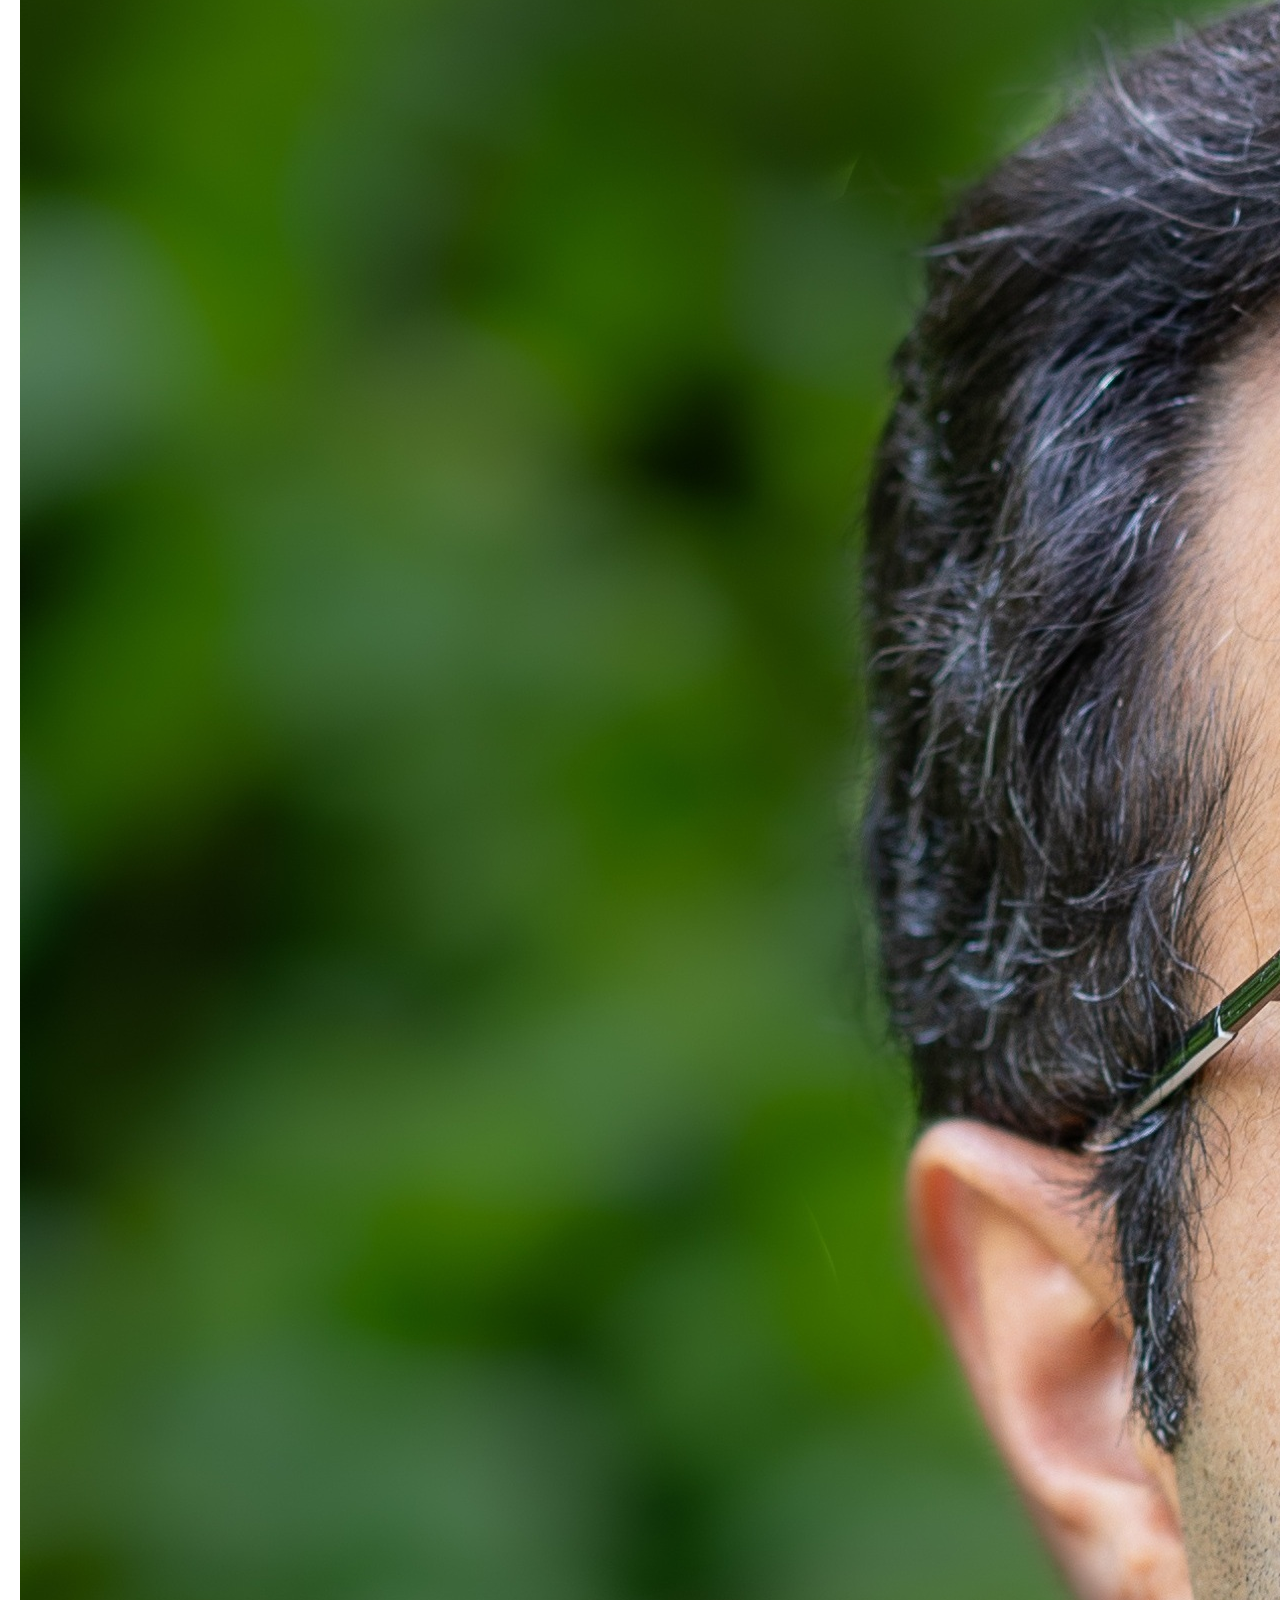
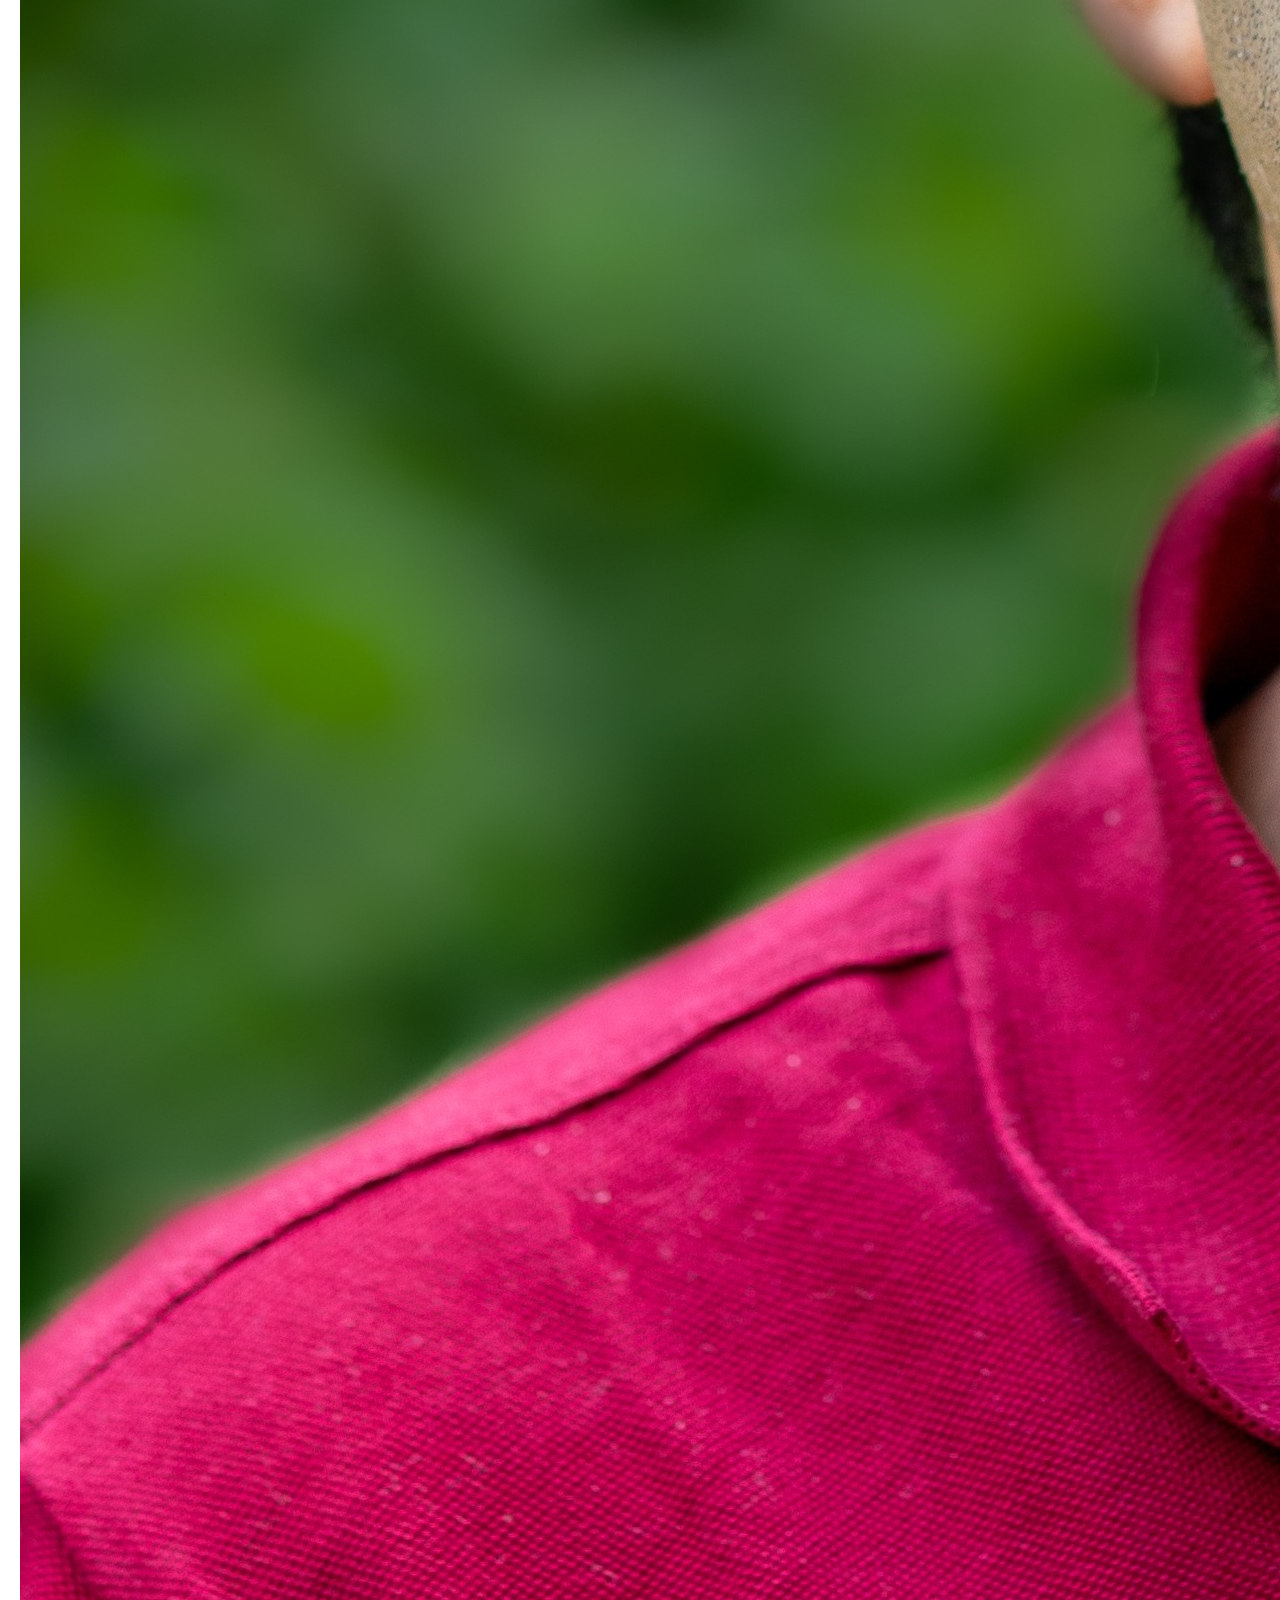
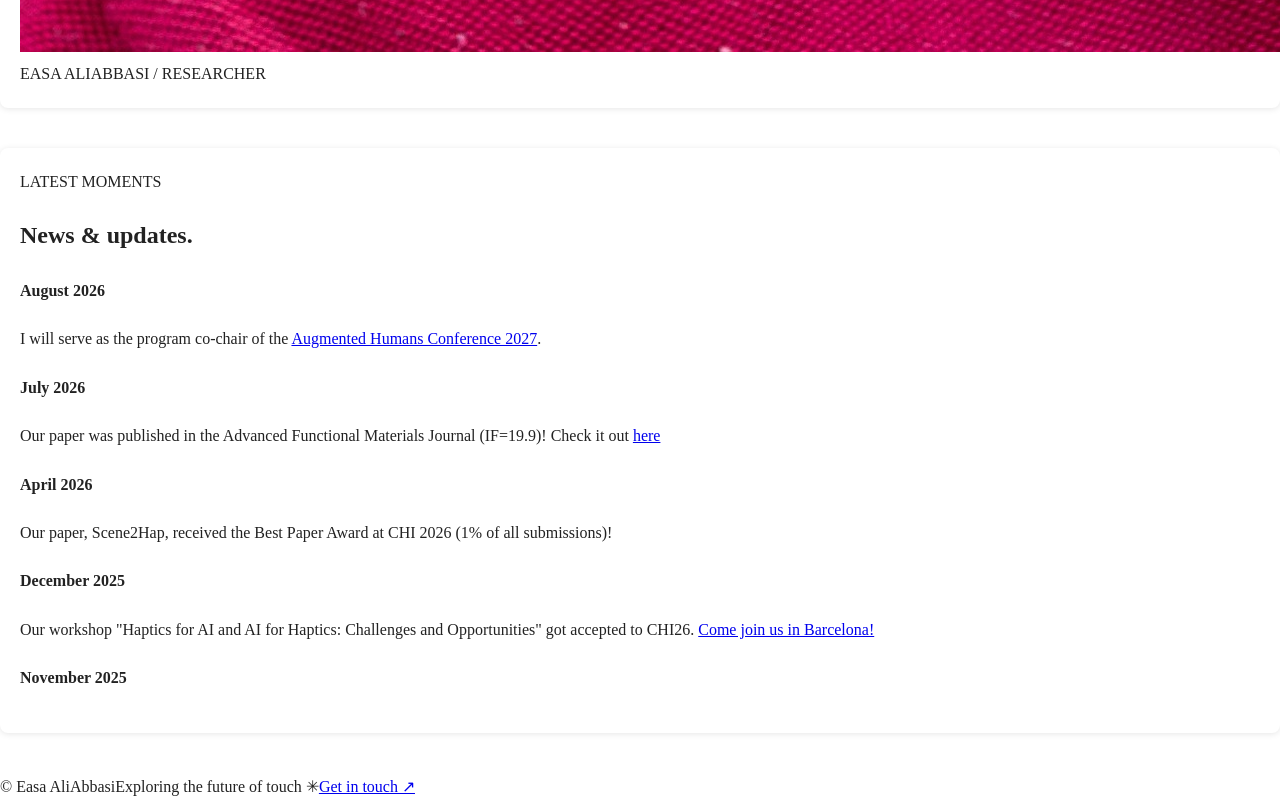
==== commit 73c9dd6f: "new version" ====
--- a/index.html
+++ b/index.html
@@ -1,873 +1 @@
-<!DOCTYPE html>
-<html lang="en">
-<head>
-    <meta charset="UTF-8">
-    <title>Easa AliAbbasi</title>
-    <meta name="viewport" content="width=device-width, initial-scale=1">
-    <meta name="format-detection" content="telephone=no">
-    <link rel="stylesheet" href="style.css">
-</head>
-
-<body>
-
-<div class="container">
-
-    <!-- LEFT COLUMN: STICKY TABS -->
-    <aside class="column-left">
-        <nav class="vertical-nav">
-            <a href="#about">About</a>
-            <a href="#education">Education</a>
-            <a href="#research">Research</a>
-            <a href="#publications">Publications</a>
-            <a href="#projects">Projects</a>
-            <a href="#supervision">Supervision</a>
-            <a href="#contact">Contact</a>
-        </nav>
-
-        <button id="theme-toggle" class="theme-toggle">
-        Dark Mode
-        </button>
-        
-    </aside>
-
-    <!-- MIDDLE COLUMN: MAIN CONTENT -->
-    <main class="column-main">
-
-        <!-- PROFILE PHOTO AND INFO -->
-        <div class="profile">
-            <img src="profile.jpg" alt="Easa Abbasi" class="profile-photo">
-            <h1>Easa AliAbbasi</h1>
-            <p class="subtitle">Postdoctoral Researcher | Max Planck Institute for Informatics</p>
-            <p class="links">
-                <a href="https://scholar.google.com/citations?user=4ai61x8AAAAJ&hl=en" target="_blank">Google Scholar</a> ·
-                <a href="https://www.linkedin.com/in/easa-aliabbasi/" target="_blank">LinkedIn</a> .
-                <a href="https://orcid.org/0000-0002-2443-8416" target="_blank">ORCID</a> ·
-                <a href="https://github.com/EasaAbbasi" target="_blank">GitHub</a> .
-                <a href="https://www.youtube.com/@EasaAliAbbasi" target="_blank">YouTube</a>
-                
-            </p>
-            <p>Email: easa.aliabbasi[at]mpi-inf.mpg.de</p>
-        </div>
-
-        <section id="about">
-            <h2>About</h2>
-            <p>
-                I am a postdoctoral researcher at the <a href="https://www.mpi-inf.mpg.de/home">Max Planck Institute for Informatics</a> and a member of the <a href="https://sensint.mpi-inf.mpg.de/">Sensorimotor Interaction Group</a>. I received my Ph.D. degree from Koç University in
-                January 2024. During my Ph.D. studies at the <a href="https://rml.ku.edu.tr/">Robotics and Mechatronics Laboratory (RML)</a>, I worked on characterizing electroadhesive tactile displays and understanding the human sense of touch. My current research interests include
-                haptics, human-computer interaction (HCI), and the intersection of haptics and AI. In my research, I aim to develop methods and tools for understanding human sense of touch, developing AI models to enhance haptics, and developing tactile displays to convey sensory information.
-            </p>
-            <p>
-                I publish my work in haptics and HCI venues and I reviewed for CHI25-26, IEEE Transactions on Haptics 26, SIGGRAPH 26, IEEE WHC23-25, UIST24-25-26, IEEE Access 26, Tribology International 24, Eurohaptics24-26, IEEE RAL 26, Royal Society of Interface 26, Hardware X Journal 24-25, Augmented Humans 25-26,
-                IEEE Transactions on Visualization and Computer Graphics 25-26, International Journal of Human Computer Studies 25, IEEE VR26, IEEE Haptics Symposium 26. I received two special recognitions for outstanding reviews in UIST24 and WHC25.
-            </p>
-        </section>
-
-        <section id="education">
-            <h2>Education</h2>
-            <ul>
-                <li><strong>Ph.D.</strong>, Computational Sciences and Engineering (01/2020 — 01/2024)</li>
-                <li><strong>M.Sc.</strong>, Mechatronics Engineering (09/2014 — 02/2017)</li>
-                <li><strong>B.Sc.</strong>, Electrical and Electronics Engineering (09/2010 — 08/2014)</li>
-            </ul>
-            <h3>Visiting Researcher</h3>
-            <ul>
-                <li>Pole Leonard de Vinci Institute, Paris, France (10/2025 — 11/2025)</li>
-                <li>University of Oslo, Oslo, Norway (10/2022 — 12/2022)</li>
-            </ul>
-        </section>
-        
-        <section id="research">
-            <h2>Research Interests</h2>
-            <ul>
-                <li>Haptics</li>
-                <li>Human-Computer Interaction (HCI)</li>
-                <li>Intersection of Haptics and AI</li>
-            </ul>
-        </section>
-
-        <section id="publications">
-            <h2>Publications</h2>
-            <sup>&dagger;</sup> denotes equal contributions.
-            
-            <h3>Journal and Conference Publications</h3>
-            <ol>
-                <li>
-                    <strong>E. AliAbbasi</strong>, R. Freire, V. Martinez-Missir, V. Rallabandi, P. Strohmeier. “An All-Textile, Mechano-Capacitive Subtle Movement Sensor”, <em>Advanced Functional Materials</em>, Wiley, 36(63):e76802, 2026.
-                    <br>
-                    
-                    <a href="AliAbbasi_2026_E-Textile.pdf" target="_blank">[PDF]</a>
-                    ·
-                    <a href="#" class="bib-link" data-bib-id="bib-AliAbbasi26AFM">[BibTeX]</a>
-                
-                    <!-- HIDDEN BIBTEX -->
-                    <pre id="bib-AliAbbasi26AFM" class="bibtex-content">
-@article{aliabbasi2026textile,
-author = {AliAbbasi, Easa and Freire, Rachel and Martinez-Missir, Valentin and Rallabandi, Vineetha and Strohmeier, Paul},
-title = {An All-Textile, Mechano-Capacitive Subtle Movement Sensor},
-journal = {Advanced Functional Materials},
-volume = {36},
-number = {63},
-pages = {e76802},
-keywords = {breath monitoring, capacitive sensing, E-Textiles, sensors, stretch sensing, wearable sensing},
-doi = {https://doi.org/10.1002/adfm.76802},
-url = {https://advanced.onlinelibrary.wiley.com/doi/abs/10.1002/adfm.76802},
-eprint = {https://advanced.onlinelibrary.wiley.com/doi/pdf/10.1002/adfm.76802},
-abstract = {Designing garments that effectively capture human movements demands a focus on the wearer's comfort and freedom of motion. Electronic textile (e-Textile) sensors offer a promising avenue due to their soft and flexible properties. However, these sensors are most responsive to large motions, as their precision is usually relatively low compared to other sensing solutions. Furthermore, e-Textile sensors that measure physical force or deformation often require the sensing element itself to undergo deformation and be subject to force. This leads to degradation of the sensor due to repeated mechanical strain. To address these issues, a novel all-textile mechanical capacitive sensor design is presented. This sensor is optimized for measuring subtle movements, such as thoracic wall movements, in breath monitoring. The design is more robust than other e-Textile sensing approaches, as the deforming textile elements are separated from the sensing element. This design choice results in sensors with improved signal response, higher accuracy, and longer cycle life than the other comparable textile sensors. In this paper, we share the design and implementation guidelines, in vitro measurements (such as evaluation of the effects of electrode shape and size and cycle life tests), and multiple in vivo measurements of sensor prototypes.},
-year = {2026}
-}
-                    </pre>
-                </li>
-                
-                <li>
-                    A. Jingu<sup>&dagger;</sup>, <strong>E. AliAbbasi</strong><sup>&dagger;</sup>, S. Safaee, P. Strohmeier, J. Steimle. “Scene2Hap: Generating Scene-Wide Haptics for VR from Scene Context with Multimodal LLMs”, <em>Proceedings of the 2026 CHI Conference on Human Factors in Computing Systems (CHI'26)</em>, Barcelona, Spain, Association for Computing Machinery, 1-21, 2026.
-                    <br>
-                    
-                    <a href="Jingu_2026_Scene2Hap.pdf" target="_blank">[PDF]</a>
-                    ·
-                    <a href="#" class="bib-link" data-bib-id="bib-Jingu26CHI">[BibTeX]</a>
-                
-                    <!-- HIDDEN BIBTEX -->
-                    <pre id="bib-Jingu26CHI" class="bibtex-content">
-@article{jingu2026scene2hap,
-author = {Jingu, Arata and AliAbbasi, Easa and Safaee, Sara and Strohmeier, Paul and Steimle, J\"{u}rgen},
-title = {Scene2Hap: Generating Scene-Wide Haptics for VR from Scene Context with Multimodal LLMs},
-year = {2026},
-isbn = {9798400722783},
-publisher = {Association for Computing Machinery},
-address = {New York, NY, USA},
-url = {https://doi.org/10.1145/3772318.3791297},
-doi = {10.1145/3772318.3791297},
-abstract = {Haptic feedback contributes to immersive virtual reality (VR) experiences. However, designing such feedback at scale for all objects within a VR scene remains time-consuming. We present Scene2Hap, an LLM-centered system that automatically designs object-level vibrotactile feedback for entire VR scenes based on the objects’ semantic attributes and physical context. Scene2Hap employs a multimodal large language model to estimate each object’s semantics and physical context, including its material properties and vibration behavior, from multimodal information in the VR scene. These estimated attributes are then used to generate or retrieve audio signals, subsequently converted into plausible vibrotactile signals. For more realistic spatial haptic rendering, Scene2Hap estimates vibration propagation and attenuation from vibration sources to neighboring objects, considering the estimated material properties and spatial relationships of virtual objects in the scene. Three user studies confirm that Scene2Hap successfully estimates the vibration-related semantics and physical context of VR scenes and produces realistic vibrotactile signals.},
-booktitle = {Proceedings of the 2026 CHI Conference on Human Factors in Computing Systems},
-articleno = {745},
-numpages = {21},
-keywords = {Haptics; vibrotactile; generative; large language model; virtual reality; context.},
-location = {Barcelona, Spain},
-series = {CHI '26}
-}
-                    </pre>
-                </li>
-                
-                <li>
-                    <strong>E. AliAbbasi</strong>, D. Wittchen, Y. Li, S. Lu, T. Müller, D. Degraen, T. Leimkühler, S. H. Yoon, H. Seifi, O. Schneider, H. Culbertson, J. Steimle, and P. Strohmeier. “AI for Haptics and Haptics for AI: Challenges and Opportunities”, <em>Extended Abstracts of the 2026 CHI Conference on Human Factors in Computing Systems (CHI EA’26)</em>, Barcelona, Spain, Association for Computing Machinery, 2026.
-                    <br>
-                    
-                    <a href="AliAbbasi_2026_AIforHapticsHapticsforAI.pdf" target="_blank">[PDF]</a>
-                    ·
-                    <a href="#" class="bib-link" data-bib-id="bib-AliAbbasi26CHI">[BibTeX]</a>
-                
-                    <!-- HIDDEN BIBTEX -->
-                    <pre id="bib-AliAbbasi26CHI" class="bibtex-content">
-@inproceedings{aliabbasi2026ai,
-author = {AliAbbasi, Easa and Wittchen, Dennis and Li, Yinan and Lu, Shihan and M{\"u}ller, Thomas and Degraen, Donald and Leimk{\"u}hler, Thomas and Yoon, Sang Ho and Seifi, Hasti and Schneider, Oliver and Culbertson, Heather and Steimle, J{\"u}rgen and Strohmeier, Paul},
-title = {AI for Haptics and Haptics for AI: Challenges and Opportunities},
-year = {2026},
-isbn = {9798400722813},
-publisher = {Association for Computing Machinery},
-address = {New York, NY, USA},
-url = {https://doi.org/10.1145/3772363.3778763},
-doi = {10.1145/3772363.3778763},
-abstract = {AI has transformed methods and knowledge across many domains. However, the intersection of AI and haptics remains underexplored. While modern AI techniques – fueled by machine learning and using powerful techniques such as generative modeling and reinforcement learning – offer powerful opportunities for advancing haptic design, insights from haptics research, such as perception modeling and adaptive interaction - grounded in human touch, embodiment, and multisensory integration — can also play a critical role in shaping more human-centered AI systems. This workshop will bring together an interdisciplinary community of researchers from HCI, haptics, AI, robotics, and design to (1) identify pressing questions in haptics that could benefit from AI approaches and (2) highlight ways in which haptic knowledge can support the development of embodied and context-aware AI. Through position papers and paper presentations, we will map key challenges, exchange methods, and explore new research directions that connect the two fields. By framing haptics and AI as mutually reinforcing, the workshop aims to build a shared research agenda and foster collaborations that advance both the science of touch and the design of intelligent interactive systems.},
-booktitle = {Proceedings of the Extended Abstracts of the 2026 CHI Conference on Human Factors in Computing Systems},
-articleno = {920},
-numpages = {7},
-keywords = {haptics, tactile, machine learning, artificial intelligence, generative AI},
-location = {Barcelona, Spain},
-series = {CHI EA '26}
-}
-                    </pre>
-                </li>
-
-                <li>
-                    <strong>E. AliAbbasi</strong>. “The Role of Active Touch in Designing Body Transformation Experiences”, <em> Proceedings of the Body Transformation Experiences: A workshop on How to Elicit, Assess and Support them through Multisensory Technology Workshop at the 2026 CHI Conference on Human Factors in Computing Systems (CHI ’26)</em>, Barcelona, Spain, Association for Computing Machinery, 2026.
-                    <br>
-                    
-                    <a href="AliAbbasi_2026_CHI26_W9_Workshop_Position_Paper.pdf" target="_blank">[PDF]</a>
-                    ·
-                    <a href="#" class="bib-link" data-bib-id="bib-AliAbbasi26CHIWORKSHOP">[BibTeX]</a>
-                
-                    <!-- HIDDEN BIBTEX -->
-                    <pre id="bib-AliAbbasi26CHIWORKSHOP" class="bibtex-content">
-@article{aliabbasi2026role,
-author = {AliAbbasi, Easa},
-title = {The Role of Active Touch in Designing Body Transformation Experiences},
-year = {2026},
-publisher = {Association for Computing Machinery},
-url = {https://doi.org/10.1145/3772318.3791297},
-abstract = {Multisensory technologies have enabled a wide range of Body Transformation Experiences (BTEs) and demonstrated how visual, auditory, and haptic feedback can alter body perception and self-experience. However, many existing approaches rely on passive stimulation and controlled laboratory conditions, which limit their application in real-world settings. In the Body Transformation Experiences workshop, I aim to discuss the role of \textit{active touch} in designing more interactive and robust BTEs. Active touch is defined as a self-generated and exploratory tactile interaction between the body and its surroundings that couples action and perception through continuous sensorimotor feedback. I argue that incorporating active touch into the design of multisensory systems can enhance user agency, support adaptation over time, and enable BTEs to emerge through engagement rather than imposition. Through examples grounded in haptic interaction, I illustrate opportunities to transform perceived body boundaries, effort, and control. I also highlight methodological implications, including the need for longitudinal studies and first-person approaches to capture lived experience.},
-booktitle = {Proceedings of the Body Transformation Experiences: A workshop on How to Elicit, Assess and Support them through Multisensory Technology Workshop at the 2026 CHI Conference on Human Factors in Computing Systems (CHI ’26)},
-numpages = {4},
-keywords = {Touch; Haptics; Active Touch; Body Transformation.},
-location = {Barcelona, Spain},
-series = {CHI '26}
-}
-                    </pre>
-                </li>
-
-                <li>
-                    <strong>E. AliAbbasi</strong>, N. Sabnis, Y. Ding, N. Wagener, and P. Strohmeier. “Haptic redirection: Modulating hand movement speed with vibrotactile feedback”, <em>Proceedings of the Mensch und Computer 2025 (MuC ’25)</em>, Chemnitz, Germany, Association for Computing Machinery, 631–636, 2025.
-                    <br>
-                    
-                    <a href="AliAbbasi_2025_HapticRedirection.pdf" target="_blank">[PDF]</a>
-                    ·
-                    <a href="#" class="bib-link" data-bib-id="bib-AliAbbasi25MUC">[BibTeX]</a>
-                
-                    <!-- HIDDEN BIBTEX -->
-                    <pre id="bib-AliAbbasi25MUC" class="bibtex-content">
-@inproceedings{aliabbasi2025haptic_redirection,
-    author = {AliAbbasi, Easa and Sabnis, Nihar and Ding, Yuran and Wagener, Nadine and Strohmeier, Paul},
-    title = {Haptic Redirection: Modulating Hand Movement Speed with Vibrotactile Feedback},
-    year = {2025},
-    isbn = {9798400715822},
-    publisher = {Association for Computing Machinery},
-    address = {New York, NY, USA},
-    url = {https://doi.org/10.1145/3743049.3748585},
-    doi = {10.1145/3743049.3748585},
-    abstract = {Redirecting user movement in Virtual Reality (VR) can expand perceived virtual space while accommodating limited physical space. Existing methods primarily rely on visual and auditory cues. This work explores the foundation for an alternative approach using haptic cues. We were inspired by the observation that vibrations arise when a finger moves over a textured surface, influenced by two factors: the scanning speed and the surface properties. While prior research has focused on using vibrations to modify texture perception, we investigate the second factor; modifying vibrations to influence movement speed. Through three psychophysical experiments, we show that: (1) Human movement speed is affected by the properties of vibrotactile feedback. (2) Movement speed remains unchanged during transitions if users are aware of vibrotactile feedback changes. However, we found that (3) movement speed increases by ∼ 20\% when vibration pulses are reduced by 50\%, provided users are unaware of the vibrotactile feedback change.},
-    booktitle = {Proceedings of the Mensch Und Computer 2025},
-    pages = {631–636},
-    numpages = {6},
-    keywords = {Hand Redirection, Virtual Reality, Vibrotactile Haptics, Perception, Sensorimotor Contingencies},
-    location = {Chemnitz, Germany},
-    series = {MuC '25}
-}
-                    </pre>
-                </li>
-
-                <li>
-                    <strong>E. AliAbbasi</strong><sup>&dagger;</sup>, G. Vega<sup>&dagger;</sup>, D. Wittchen<sup>&dagger;</sup>, and P. Strohmeier. “Physical compliance and the compliance illusion: The importance of action for perception”, <em>IEEE World Haptic Conference (WHC)</em>, Suwon, Korea, IEEE, 2025.
-                    <br>
-                    
-                    <a href="AliAbbasi_2025_PhysicalCompliance.pdf" target="_blank">[PDF]</a>
-                    ·
-                    <a href="#" class="bib-link" data-bib-id="bib-AliAbbasi25WHC">[BibTeX]</a>
-                
-                    <!-- HIDDEN BIBTEX -->
-                    <pre id="bib-AliAbbasi25WHC" class="bibtex-content">
-@inproceedings{aliabbasi2025physical_compliance,
-    author={AliAbbasi, Easa and Vega, Gabriela and Wittchen, Dennis and Strohmeier, Paul},
-    booktitle={2025 IEEE World Haptics Conference (WHC)}, 
-    title={Physical Compliance and the Compliance Illusion: The Importance of Action for Perception}, 
-    year={2025},
-    pages={349-356},
-    abstract={The perception of an object's compliance can be manipuated using the grain-based vibrotactile compliance illusion. Despite the growing interest in creating virtual compliance using this method, its perceptual mechanism is poorly understood. To address this gap in knowledge, we present a detailed analysis of compliance estimates and pressure profiles of exploration behaviors of 12 participants while perceiving both physical and virtual compliance. Our results indicate that the experience of virtual compliance provided by the compliance illusion is distinct from that of physical compliance and that these experiences are mediated by distinct sensorimotor processes. This is evident in the non-additive nature of both real and illusory compliance perceptions and the separable exploratory actions of the participants in response to real and illusory compliance. These insights affect the design of augmented and virtual tactile reality systems, shed light on the mechanisms of compliance illusion, and provide data in support of closed-loop theories of tactile perception.},
-    location={Suwon, Korea},
-    publisher={IEEE},
-    doi={10.1109/WHC64065.2025.11123193}
-}
-                    </pre>
-                </li>
-
-                <li>
-                    P. Strohmeier, L. Turmo Vidal, G. Vega, C. N. Reed, A. Mazursky, <strong>E. AliAbbasi</strong>, A. Tajadura-Jimenez, and J. Steimle. “Sensorimotor devices: Coupling sensing and actuation to augment bodily experience”, <em>Extended Abstracts of the CHI Conference on Human Factors in Computing Systems (CHI EA’25)</em>, Yokohama, Japan, Association for Computing Machinery, 2025.
-                    <br>
-                    
-                    <a href="Strohmeier_2025_SensorimotorDevices.pdf" target="_blank">[PDF]</a>
-                    ·
-                    <a href="#" class="bib-link" data-bib-id="bib-Strohmeier25CHI">[BibTeX]</a>
-                
-                    <!-- HIDDEN BIBTEX -->
-                    <pre id="bib-Strohmeier25CHI" class="bibtex-content">
-@inproceedings{strohmeier2025sensorimotor,
-    author = {Strohmeier, Paul and Turmo Vidal, Laia and Vega, Gabriela and Reed, Courtney N. and Mazursky, Alex and AliAbbasi, Easa and Tajadura-Jim\'{e}nez, Ana and Steimle, J\"{u}rgen},
-    title = {Sensorimotor Devices: Coupling Sensing and Actuation to Augment Bodily Experience},
-    year = {2025},
-    isbn = {9798400713958},
-    publisher = {Association for Computing Machinery},
-    address = {New York, NY, USA},
-    url = {https://doi.org/10.1145/3706599.3706735},
-    doi = {10.1145/3706599.3706735},
-    abstract = {An emerging space in interface research is wearable devices that closely couple their sensing and actuation abilities. A well-known example is MetaLimbs [39], where sensed movements of the foot are directly mapped to the actuation of supernumerary robotic limbs. These systems are different from wearables focused on sensing, such as fitness trackers, or wearables focused on actuation, such as VR headsets. They are characterized by tight coupling between the user’s action and the resulting digital feedback from the device, in time, space, and mode. The properties of this coupling are critical for the user’s experience, including the user’s sense of agency, body ownership, and experience of the surrounding world. Understanding such systems is an open challenge, which requires knowledge not only of computer science and HCI, but also Psychology, Physiology, Design, Engineering, Cognitive Neuroscience, and Control Theory. This workshop aims to foster discussion between these diverse disciplines and to identify links and synergies in their work, ultimately developing a common understanding of future research directions for systems that intrinsically couple sensing and action.},
-    booktitle = {Proceedings of the Extended Abstracts of the CHI Conference on Human Factors in Computing Systems},
-    articleno = {799},
-    numpages = {7},
-    keywords = {sensorimotor interaction, wearables, feedback systems, motion-coupled feedback},
-    location = {Yokohama, Japan},
-    series = {CHI EA '25}
-}
-                    </pre>
-                </li>
-
-                <li>
-                    J. Ahmad<sup>&dagger;</sup>, <strong>E. AliAbbasi</strong><sup>&dagger;</sup>, M. A. Sormoli, and C. Basdogan. “Effect of finger orientation on contact stiffness and area during sliding”, <em>IEEE Transactions on Haptics</em>, 18(1):175–187, 2024.
-                    <br>
-                    
-                    <a href="Ahmad_2025_Effect.pdf" target="_blank">[PDF]</a>
-                    ·
-                    <a href="#" class="bib-link" data-bib-id="bib-Ahmad25ToH">[BibTeX]</a>
-                
-                    <!-- HIDDEN BIBTEX -->
-                    <pre id="bib-Ahmad25ToH" class="bibtex-content">
-@article{ahmad2025effect,
-    author={Ahmad, Jahangier and AliAbbasi, Easa and Sormoli, MReza Alipour and Basdogan, Cagatay},
-    journal={IEEE Transactions on Haptics}, 
-    title={Effect of Finger Orientation on Contact Stiffness and Area During Sliding}, 
-    year={2025},
-    volume={18},
-    number={1},
-    pages={175-187},
-    publisher={IEEE},
-    abstract={Earlier experimental studies showed that the apparent contact area of a human fingerpad shrinks and eventually reaches a steady-state value as it slides on a smooth surface, although the root causes of this reduction have not been fully understood yet. We hypothesize that finger rotation about its axial axis and the movement direction play critical roles in the area change. To test this hypothesis, we conducted an experimental study to investigate the evolution of apparent contact area between a human fingerpad and a smooth flat surface under normal loading (stationary finger) and combined loading (sliding finger) conditions for 4 different internal rotations of the index finger (away from the second finger) about its axial (longitudinal) axis and 2 different sliding directions. Our results show a reduction in the contact area for radial sliding as expected, but a surprising increase in the ulnar direction for the higher finger rotations. We argue that this asymmetric behavior in contact area evolution stems from the changes in the equivalent radius of curvature and stiffening of the finger as the rotation angle increases, which manifests itself as the asymmetric stress distribution at the leading and trailing edges of the fingerpad in our finite element simulations.},
-    doi={10.1109/TOH.2024.3509219}
-}
-                    </pre>
-                </li>
-
-                <li>
-                    <strong>E. AliAbbasi</strong>, M. Muzammil, O. Sirin, Ø. G. Martinsen, P. Lefèvre, and C. Basdogan. “Effect of finger moisture on tactile perception of electroadhesion”, <em>IEEE Transactions on Haptics</em>, 17(4):841–849, 2024.
-                    <br>
-                    
-                    <a href="AliAbbasi_2025_Effect.pdf" target="_blank">[PDF]</a>
-                    ·
-                    <a href="#" class="bib-link" data-bib-id="bib-AliAbbasi24Effect">[BibTeX]</a>
-                
-                    <!-- HIDDEN BIBTEX -->
-                    <pre id="bib-AliAbbasi24Effect" class="bibtex-content">
-@article{aliabbasi2024effect,
-    author={AliAbbasi, Easa and Muzammil, Muhammad and Sirin, Omer and Lefèvre, Philippe and Martinsen, Ørjan Grøttem and Basdogan, Cagatay},
-    journal={IEEE Transactions on Haptics}, 
-    title={Effect of Finger Moisture on Tactile Perception of Electroadhesion}, 
-    year={2024},
-    volume={17},
-    number={4},
-    pages={841-849},
-    publisher={IEEE},
-    abstract={We investigate the effect of finger moisture on the tactile perception of electroadhesion with 10 participants. Participants with moist fingers exhibited markedly higher threshold levels. Our electrical impedance measurements show a substantial reduction in impedance magnitude when sweat is present at the finger-touchscreen interface, indicating increased conductivity. Supporting this, our mechanical friction measurements show that the relative increase in electrostatic force due to electroadhesion is lower for a moist finger.},
-    doi={10.1109/TOH.2024.3441670}
-}
-                    </pre>
-                </li>
-
-                <li>
-                    M. Awais<sup>&dagger;</sup>, <strong>E. AliAbbasi</strong><sup>&dagger;</sup>, A. Atik<sup>&dagger;</sup>, M. Ali, R. Das, C. Dag, M. Bathaei, A. Ullah, R. Singh, K. Turker, C. Basdogan, and L. Beker. “Multiplexed piezoelectric electronic skin with haptic feedback for upper limb prosthetics”, <em>Advanced Sensor Research</em>, 3(12):2400100, 2024.
-                    <br>
-                    
-                    <a href="Awais_2024_Multiplexed.pdf" target="_blank">[PDF]</a>
-                    ·
-                    <a href="#" class="bib-link" data-bib-id="bib-Awais2024Multiplexed">[BibTeX]</a>
-                
-                    <!-- HIDDEN BIBTEX -->
-                    <pre id="bib-Awais2024Multiplexed" class="bibtex-content">
-@article{awais2024multiplexed,
-    author = {Awais, Muhammad and AliAbbasi, Easa and Atik, Abdulkadir Yasin and Bathaei, Mohammad Javad and Ali, Mohsin and Das, Ritu and Dag, Cagdas and Ullah, Azmat and Singh, Rahul and Turker, Kemal Sitki and Basdogan, Cagatay and Beker, Levent},
-    title = {Multiplexed Piezoelectric Electronic Skin with Haptic Feedback for Upper Limb Prosthesis},
-    journal = {Advanced Sensor Research},
-    volume = {3},
-    number = {12},
-    pages = {2400100},
-    keywords = {capacitance, haptic feedback, multiplexed sensing, piezoelectricity, prosthesis, upper limb amputation},
-    doi = {https://doi.org/10.1002/adsr.202400100},
-    url = {https://advanced.onlinelibrary.wiley.com/doi/abs/10.1002/adsr.202400100},
-    eprint = {https://advanced.onlinelibrary.wiley.com/doi/pdf/10.1002/adsr.202400100},
-    abstract = {Abstract Upper limb amputation severely impairs tactile perception, limiting daily activities. Developing a near-natural replacement with prosthetic devices requires improving user sensory experiences during object interactions. The ideal upper limb prosthesis should provide real-time sensory feedback, mirroring natural experiences. Current prostheses struggle with providing adequate tactile feedback due to sensory limitations. Inspired by the sensory properties of skin, we present a micro-fabricated, multiplexed electronic skin (e-skin) with actuators for sensory feedback in upper limb amputation. The piezoelectric-capacitive sensor array detects static pressure, temperature, vibration, and texture, with integrated actuators stimulating the skin to provide real-time feedback. The sensors integrate with actuators via readout electronics, making the system standalone and easy to use. The flexible, compact sensor array design (two pixels within a 1 cm² footprint) detects a wide range of pressure (0.5–10 kPa), temperature (22–60 °C), vibration (35–100 Hz), and texture (2.5–45 Hz), suitable for daily use. The e-skin, attached to a prosthetic finger, is tested for feasibility on human volunteers with wrist-mounted actuators. Statistics are used to quantitatively assess system performance. The integration of multiplexed sensors and actuators enhances tactile feedback, improving the quality of life for people with upper limb amputations.},
-    year = {2024}
-}
-                    </pre>
-                </li>
-
-                <li>
-                    <strong>E. AliAbbasi</strong>, Ø. G. Martinsen, F. J. Petersen, J. E. Colgate, and C. Basdogan. “Experimental estimation of gap thickness and electrostatic forces between contacting objects under electroadhesion”, <em>Advanced Intelligent Systems</em>, 6(4):2300618, 2024.
-                    <br>
-                    
-                    <a href="AliAbbasi_2024_Experimental.pdf" target="_blank">[PDF]</a>
-                    ·
-                    <a href="#" class="bib-link" data-bib-id="bib-AliAbbasi2024Experimental">[BibTeX]</a>
-                
-                    <!-- HIDDEN BIBTEX -->
-                    <pre id="bib-AliAbbasi2024Experimental" class="bibtex-content">
-@article{aliabbasi2024experimental,
-    author = {AliAbbasi, Easa and Martinsen, Ørjan Grottem and Pettersen, Fred-Johan and Colgate, James Edward and Basdogan, Cagatay},
-    title = {Experimental Estimation of Gap Thickness and Electrostatic Forces Between Contacting Surfaces Under Electroadhesion},
-    journal = {Advanced Intelligent Systems},
-    volume = {6},
-    number = {4},
-    pages = {2300618},
-    keywords = {interfacial air gap, bioimpedance, electrical impedance, electroadhesion, polarization, robotics, tactile displays},
-    doi = {https://doi.org/10.1002/aisy.202300618},
-    url = {https://advanced.onlinelibrary.wiley.com/doi/abs/10.1002/aisy.202300618},
-    eprint = {https://advanced.onlinelibrary.wiley.com/doi/pdf/10.1002/aisy.202300618},
-    abstract = {Electroadhesion (EA) is a promising technology with potential applications in robotics, automation, space missions, textiles, tactile displays, and some other fields where efficient and versatile adhesion is required. However, a comprehensive understanding of the physics behind it is lacking due to the limited development of theoretical models and insufficient experimental data to validate them. This article proposes a new and systematic approach based on electrical impedance measurements to infer the electrostatic forces between two dielectric materials under EA. The proposed approach is applied to tactile displays, where skin and voltage-induced touchscreen impedances are measured and subtracted from the total impedance to obtain the remaining impedance to estimate the electrostatic forces between the finger and the touchscreen. This approach also marks the first instance of experimental estimation of the average air gap thickness between a human finger and a voltage-induced capacitive touchscreen. Moreover, the effect of electrode polarization impedance on EA is investigated. Precise measurements of electrical impedances confirm that electrode polarization impedance exists in parallel with the impedance of the air gap, particularly at low frequencies, giving rise to the commonly observed charge leakage phenomenon in EA.},
-    year = {2024}
-}
-                    </pre>
-                </li>
-
-                <li>
-                    <strong>E. AliAbbasi</strong>, Ø. G. Martinsen, F.-J. Pettersen, and C. Basdogan. “Effect of electrode polarization impedance on electroadhesion”, <em>IEEE World Haptics Conference-WIP</em>, Delft, Netherlands, 2023.
-                    <br>
-                    
-                    <a href="AliAbbasi_2023_Effect.pdf" target="_blank">[PDF]</a>
-                    ·
-                    <a href="#" class="bib-link" data-bib-id="bib-AliAbbasi2023Effect">[BibTeX]</a>
-                
-                    <!-- HIDDEN BIBTEX -->
-                    <pre id="bib-AliAbbasi2023Effect" class="bibtex-content">
-@inproceedings{aliabbasi2023effect,
-    title={Effect of Electrode Polarization Impedance on Electroadhesion},
-    author={AliAbbasi, Easa and Martinsen, Ørjan G. and Pettersen, Fred-Johan and Basdogan, Cagatay},
-    booktitle={IEEE World Haptics Conference (WHC23)-WIP. IEEE},
-    location={Delft, Netherlands},
-    abstract={We investigate the effect of electrode polarization (EP) impedance on electroadhesion (EA) between a human finger and a voltage-induced touchscreen. By conducting precise measurements of electrical impedances, we could ascertain the presence of EP impedance that operates in parallel with the impedance of the air gap between finger and touchscreen. Our findings indicate that the EP impedance plays a dominant role, particularly at low frequencies, thereby giving rise to the charge leakage phenomenon commonly observed in EA.},
-    year={2023}
-}
-                    </pre>
-                </li>
-
-                <li>
-                    <strong>E. AliAbbasi</strong>, V. Aydingul, A. Sezgin, U. Er, S. Turkuz, and C. Basdogan. “Tactile perception of coated smooth surfaces”, <em>IEEE Transactions on Haptics</em>, 16(4):586–593, 2023.
-                    <br>
-                    
-                    <a href="AliAbbasi_2023_Tactile.pdf" target="_blank">[PDF]</a>
-                    ·
-                    <a href="#" class="bib-link" data-bib-id="bib-AliAbbasi2023Tactile">[BibTeX]</a>
-                
-                    <!-- HIDDEN BIBTEX -->
-                    <pre id="bib-AliAbbasi2023Tactile" class="bibtex-content">
-@article{aliabbasi2023tactile,
-    author={AliAbbasi, Easa and Aydingul, Volkan and Sezgin, Alperen and Er, Utku and Turkuz, Seniz and Basdogan, Cagatay},
-    journal={IEEE Transactions on Haptics}, 
-    title={Tactile Perception of Coated Smooth Surfaces}, 
-    year={2023},
-    volume={16},
-    number={4},
-    pages={586-593},
-    abstract={Although surface coating is commonly utilized in many industries for improving the aesthetics and functionality of the end product, our tactile perception of coated surfaces has not been investigated in depth yet. In fact, there are only a few studies investigating the effect of coating material on our tactile perception of extremely smooth surfaces having roughness amplitudes in the order of a few nanometers. Moreover, the current literature needs more studies linking the physical measurements performed on these surfaces to our tactile perception in order to further understand the adhesive contact mechanism leading to our percept. In this study, we first perform 2AFC experiments with 8 participants to quantify their tactile discrimination ability of 5 smooth glass surfaces coated with 3 different materials. We then measure the coefficient of friction between human finger and those 5 surfaces via a custom-made tribometer and their surface energies via Sessile drop test performed with 4 different liquids. The results of our psychophysical experiments and the physical measurements show that coating material has a strong influence on our tactile perception and human finger is capable of detecting differences in surface chemistry due to, possibly, molecular interactions.},
-    keywords={Surface treatment;Surface roughness;Rough surfaces;Surface topography;Fingers;Coatings;Surface texture;Surface haptics;tactile perception;surface coating;contact mechanics;friction;surface energy;atomic force microscopy;roughness;adhesion},
-    doi={10.1109/TOH.2023.3274352}
-}
-                    </pre>
-                </li>
-
-                <li>
-                    <strong>E. AliAbbasi</strong>, A. Akseki, A. Ullah, and K. Pekkan. “Tension controlled two-axis hollow-fiber winding machine for blood oxygenator prototypes”, <em>HardwareX</em>, 14:e00434, 2023.
-                    <br>
-                    
-                    <a href="AliAbbasi_2023_Tension.pdf" target="_blank">[PDF]</a>
-                    ·
-                    <a href="#" class="bib-link" data-bib-id="bib-AliAbbasi2023Tension">[BibTeX]</a>
-                
-                    <!-- HIDDEN BIBTEX -->
-                    <pre id="bib-AliAbbasi2023Tension" class="bibtex-content">
-@article{aliabbasi2023tension,
-    author = {AliAbbasi, Easa and Akseki, Anil and Ullah, Azmat and Pekkan, Kerem},
-    title = {Tension controlled hollow-fiber winding machine for blood oxygenator prototypes},
-    journal = {HardwareX},
-    volume = {14},
-    pages = {e00434},
-    year = {2023},
-    issn = {2468-0672},
-    doi = {https://doi.org/10.1016/j.ohx.2023.e00434},
-    url = {https://www.sciencedirect.com/science/article/pii/S246806722300041X},
-    keywords = {Blood oxygenator, Cardiovascular devices, Composite materials with fibers, Winding, Hollow-fiber, Tension, PID, Control},
-    abstract = {Blood oxygenators involve a complex network of hollow fibers for efficient gas exchange with blood. The optimal microstructural arrangement of these fibers is an ongoing research interest. While the fiber systems of commercial oxygenators are manufactured to address mass production, the research oxygenator prototypes demand more flexibility so that different design parameters can be tested. Here a hollow-fiber assembly system is designed and built for winding research grade extracorporeal blood oxygenator mandrels at different layout dimensions so that these different configurations can be evaluated for mass transfer capacity and blood damage. The hardware design and manufacturing details of this system presented together with its impact on the prototype oxygenator device assembly process. This in-house built system can wind thin fibers, having outer diameters ranging from 100 μm to 1 mm, at any specified winding angle continuously. A control system for fiber stress is also incorporated to eliminate fiber damage. Our system consists of three main units: (1) unwinding, (2) accumulator, and (3) winding systems, integrated together via the control software. The unwinding unit has a PID controller to maintain the position of the accumulator motor on the reference point by tuning the velocity of feeding fibers to the accumulator unit. Another PID controller preserves the desired tension value of the fibers by adjusting the position of the accumulator motor. Desired tension value is defined by the user and typically obtained through uniaxial testing of fibers. The control unit employs a “cascaded” PID controller since the PID controller in the accumulator unit maintains the tension and the PID controller in the unwinding unit controls the position of the accumulator motor. Finally, the winding unit utilizes two motors to wind the fibers over the outer diameter of a mandrel at the desired winding angle. The first motor drives the translational movement, and the second one provides mandrel rotation. The desired angles are achieved by tuning the synchronous movement of the winding motors. While the system is designed to produce assembled blood oxygenator mandrel prototypes, this concept is also applicable for producing cylindrical fiber-reinforced composite materials with specified fiber angles and stents winded on jigs.}
-}
-                    </pre>
-                </li>
-
-                <li>
-                    <strong>E. AliAbbasi</strong>, M. A. Sormoli, and C. Basdogan. “Frequency-dependent behavior of electrostatic forces between human finger and touch screen under electroadhesion”, <em>IEEE Transactions on Haptics</em>, 15(2):416–428, 2022.
-                    <br>
-                    
-                    <a href="AliAbbasi_2022_Frequency.pdf" target="_blank">[PDF]</a>
-                    ·
-                    <a href="#" class="bib-link" data-bib-id="bib-AliAbbasi2022Frequency">[BibTeX]</a>
-                
-                    <!-- HIDDEN BIBTEX -->
-                    <pre id="bib-AliAbbasi2022Frequency" class="bibtex-content">
- @article{aliabbasi2022frequency,
-    author={AliAbbasi, Easa and Sormoli, MReza Alipour and Basdogan, Cagatay},
-    journal={IEEE Transactions on Haptics}, 
-    title={Frequency-Dependent Behavior of Electrostatic Forces Between Human Finger and Touch Screen Under Electroadhesion}, 
-    year={2022},
-    volume={15},
-    number={2},
-    pages={416-428},
-    abstract={The existing lumped parameter circuit models do not capture the true (experimentally observed) behavior of electrostatic forces between human finger and a touch screen under electroadhesion, changing as a function of stimulation frequency. In order to address this problem, we first conducted an experiment to measure the voltage-induced frictional forces acting on the finger of a user sliding on a touch screen under constant normal force for stimulation frequencies ranging from 1 to 10$^6$ Hz. The steady-state values of coefficient of sliding friction for those frequencies and the value for voltage-free sliding (no electroadhesion) were utilized to estimate the magnitude of electrostatic force as a function of frequency. The experimental data shows that electrostatic force follows an inverted parabolic curve with a peak value around 250 Hz. Following the experimental characterization of electrostatic forces, an electro-mechanical model based on the fundamental laws of electric fields and Persson's multi-scale contact mechanics theory was developed. Compared to the existing ones in the literature, the proposed model takes into account the charge accumulation and transfer at the interfaces of finger and touch screen. The model is in good agreement with the experimental data and shows that the change in magnitude of electrostatic force is mainly due to the leakage of charge from the Stratum Corneum (SC) to the touch screen at frequencies lower than 250 Hz and electrical properties of the SC at frequencies higher than 250 Hz.},
-    keywords={Electrostatics;Touch sensitive screens;Force;Atmospheric modeling;Surface impedance;Permittivity;Insulators;Charge leakage;contact mechanics;electroadhesion;electrostatic forces;surface haptics;touch screen},
-    doi={10.1109/TOH.2022.3152030}
-}
-                    </pre>
-                </li>
-
-                <li>
-                    <strong>E. AliAbbasi</strong>, A. Allahverdizadeh, B. Dadashzadeh, and R. Jahangiri. “Non-contact AC current measurement using vibration analysis of a MEMS piezoelectric cantilever beam”, <em>Journal of Energy Management and Technology</em>, 4(4):28–35, 2020.
-                    <br>
-                    
-                    <a href="AliAbbasi_2020_NonContact.pdf" target="_blank">[PDF]</a>
-                    ·
-                    <a href="#" class="bib-link" data-bib-id="bib-AliAbbasi2020NonContact">[BibTeX]</a>
-                
-                    <!-- HIDDEN BIBTEX -->
-                    <pre id="bib-AliAbbasi2020NonContact" class="bibtex-content">
-@article {aliabbasi2020noncontact
-    author = {AliAbbasi, Easa and Allahverdizadeh, Akbar and Dadashzadeh, Behnam and Jahangiri, Reza},
-    title = {Non-Contact AC Current Measurement Using Vibration Analysis of a MEMS Piezoelectric Cantilever Beam},
-    journal = {Journal of Energy Management and Technology},
-    volume = {4},
-    number = {4},
-    pages = {28-35},
-    year  = {2020},
-    publisher = {Iran Energy Association (IEA)},
-    issn = {2588-3372},
-    doi = {10.22109/jemt.2020.194283.1188},
-    abstract = {This paper presents a non-contact system to measure electrical current crossing a wire. To do so, design and simulation of a piezoelectric cantilever beam with a tip mass is presented using mathematical modeling. The sandwich cantilever beam is composed of two piezoelectric layers and a mid-layer made up of steel. For mathematical modeling, the governing differential equation of the beam is extracted and solved by Galerkin method. Then the output voltage is calculated for different values of external forces. The force applied to the tip mass from the magnetic field of wire is used as external excitation force of the beam. According to the response of the output voltage, the current crossing the wire is calculated. Validation of the model is demonstrated compared to other references. In results section, frequency response behavior and influence of the geometric parameters on output voltage are analyzed. Appropriate values of these parameters should be used in design process of this non-contact sensor to have an observable applied force from the current carrying wire.},
-    keywords = {Bimorph cantilever beam,Piezoelectric,Electrical current measurement,Forced excitation,Non-contact sensor},	
-    url = {https://www.jemat.org/article_102586.html},
-    eprint = {https://www.jemat.org/article_102586_970ffd48baa47fef0955d09e4f08a1fb.pdf}
-}
-                    </pre>
-                </li>
-
-                <li>
-                    <strong>E. AliAbbasi</strong>, A. Allahverdizadeh, B. Dadashzadeh, and R. Jahangiri. “Energy harvesting using MEMS porous functionally graded piezoelectric cantilever beam”, <em>The 9th International Conference on Acoustics and Vibration (ISAV2019)</em>, Tehran, Iran, 2019.
-                    <br>
-                    
-                    <a href="AliAbbasi_2019_Energy.pdf" target="_blank">[PDF]</a>
-                    ·
-                    <a href="#" class="bib-link" data-bib-id="bib-AliAbbasi2019Energy">[BibTeX]</a>
-                
-                    <!-- HIDDEN BIBTEX -->
-                    <pre id="bib-AliAbbasi2019Energy" class="bibtex-content">
-@inproceedings{aliabbasi2019energy,
-    title={Energy harvesting using MEMS porous functionally graded piezoelectric cantilever beam},
-    author={AliAbbasi, Easa and Allahverdizadehb, Akbar and Dadashzadehb, Behnam and Jahangiri, Reza},
-    booktitle={The 9th International Conference on Acoustics \& Vibration},
-    location={Tehran, Iran},
-    year={2019}
-}
-                    </pre>
-                </li>
-
-                <li>
-                    <strong>E. AliAbbasi</strong>, A. Allahverdizadeh, R. Jahangiri, and B. Dadashzadeh. “Design and analysis of a piezoelectric-based AC current measuring sensor”, <em>International Journal of Mechanical and Mechatronics Engineering</em>, Vol. 11, No. 10, pp. 1678–1683, 2017.
-                    <br>
-                    
-                    <a href="AliAbbasi_2017_Design.pdf" target="_blank">[PDF]</a>
-                    ·
-                    <a href="#" class="bib-link" data-bib-id="bib-AliAbbasi2017Design">[BibTeX]</a>
-                
-                    <!-- HIDDEN BIBTEX -->
-                    <pre id="bib-AliAbbasi2017Design" class="bibtex-content">
-@article{aliabbasi2017design,
-    author = {AliAbbasi, Easa and Allahverdizadeh, Akbar and Jahangiri, Reza and Dadashzadeh, Behnam},
-    title = {Design and Analysis of a Piezoelectric-Based AC Current Measuring Sensor},
-    year = {2017},
-    vol = {11},
-    no = {10},
-    organization = {World Academy of Science, Engineering, and Technology},
-    Journal = {International Journal of Mechanical and Mechatronics Engineering},
-    doi = {10.5281/zenodo.1132447}
-}
-                    </pre>
-                </li>
-
-                <li>
-                    <strong>E. AliAbbasi</strong>, A. Allahverdizadeh, and B. Dadashzadeh. “Analytical model for non-contact electrical current measurement using piezoelectric cantilever beams”, <em>The 6th International Conference on Acoustics and Vibration (ISAV2016)</em>, Tehran, Iran, 2016.
-                    <br>
-                    
-                    <a href="#" class="bib-link" data-bib-id="bib-AliAbbasi2016Analytical">[BibTeX]</a>
-                
-                    <!-- HIDDEN BIBTEX -->
-                    <pre id="bib-AliAbbasi2016Analytical" class="bibtex-content">
-@inproceedings{aliabbasi2016analytical,
-    title={Analytical model for non-contact electrical current measurement using piezoelectric cantilever beams},
-    author={AliAbbasi, Easa and Allahverdizadehb, Akbar and Dadashzadehb, Behnam},
-    booktitle={The 6th International Conference on Acoustics \& Vibration},
-    location={Tehran, Iran},
-    year={2016}
-}
-                    </pre>
-                </li>
-
-                <li>
-                    F. Mirlou Miavagh, <strong>E. AliAbbasi</strong>, A. Rikhtegar Ghiasi, and M. Asadollahi. “Applying of PID, FPID, TID and ITID controllers on AVR system using particle swarm optimization (PSO)”, <em>Proceedings of the IEEE 2nd International Conference on Knowledge-Based Engineering and Innovation (KBEI)</em>, pp. 866-871, Tehran, Iran, IEEE, 2015.
-                    <br>
-
-                    <a href="Mirlou_2015_Applying.pdf" target="_blank">[PDF]</a>
-                    ·
-                    <a href="#" class="bib-link" data-bib-id="bib-Mirlou2015Applying">[BibTeX]</a>
-                
-                    <!-- HIDDEN BIBTEX -->
-                    <pre id="bib-Mirlou2015Applying" class="bibtex-content">
-@inproceedings{mirlou2015applying,
-    author={Mirlou Miavagh, Fariborz and AliAbbasi, Easa and Rikhtegar Ghiasi, Amir and Asadollahi, Mostafa},
-    booktitle={2015 2nd International Conference on Knowledge-Based Engineering and Innovation (KBEI)}, 
-    title={Applying of PID, FPID, TID and ITID controllers on AVR system using particle swarm optimization (PSO)}, 
-    year={2015},
-    pages={866-871},
-    abstract={Some methods are available to optimize problems such as Particle Swarm Optimization (PSO)-which is a computational method-by having a population of candidate solutions. In this paper we presented four PID, FPID, TID and ITID controllers and applied each one on four different error functions in an AVR system by means of PSO algorithm. This performance led us to a specific conclusion and also a comprehensive result was drawn out of the system's response and diagrams. According to rising time, settling time and overshoot percentage, we gathered a presentation that helps everyone to find the best controller easily while working with different error functions.},
-    keywords={Decision support systems;Generators;Transfer functions;Optimization;particle swarm optimization;pso;pid;fpid;tid;itid;avr system},
-    doi={10.1109/KBEI.2015.7436157}
-}
-                    </pre>
-                </li>
-                
-            </ol>
-            
-            <p>
-            <h3>Dataset</h3>
-            <ol>
-                <li><strong>E. AliAbbasi</strong>, Ø. G. Martinsen, F.-J. Pettersen, J. E. Colgate, C. Basdogan. “Experimental estimation of gap thickness and electrostatic forces between contacting surfaces under electroadhesion”, 2024. <a href="https://zenodo.org/records/10802169">DOI</a></li>
-                <li>G. Vega, D. Wittchen, P. Strohmeier, and <strong>E. AliAbbasi</strong>. “Physical compliance and the compliance illusion: The importance of action for perception”, 2023. <a href="https://doi.org/10.17605/OSF.IO/4Z3M7">DOI</a></li>
-                <li>J. Ahmad<sup>&dagger;</sup>, <strong>E. AliAbbasi</strong><sup>&dagger;</sup>, M. A. Sormoli, and C. Basdogan. “Fingerpad contact area evolution under normal and combined loading”, 2023. <a href="https://doi.org/10.5281/zenodo.8195546">DOI</a></li>
-                <li><strong>E. AliAbbasi</strong>, V. Aydingul, A. Sezgin, U. Er, S. Turkuz, and C. Basdogan. “Tactile perception of coated smooth surfaces”, 2023. <a href="https://ieee-dataport.org/documents/tactile-perception-coated-smooth-surfaces">DOI</a></li>
-                <li><strong>E. AliAbbasi</strong>, A. Akseki, A. Ullah, and K. Pekkan. “Tension controlled two-axis hollow-fiber winding machine for blood oxygenator prototypes”, 2022. <a href="https://doi.org/10.5281/zenodo.7882884">DOI</a></li>
-            </ol>
-            </p>
-
-            <p>
-            <h3>Hands-on-Demos</h3>
-            <ol>
-                <li>W. Li, <strong>E. AliAbbasi</strong>, and P. Strohmeier. “HapticCompass: Body-movement guidance using hanger reflex and grain-based vibrotactile rendering”, <em>Eurohaptics</em>, Hands-on-Demos, Siena, Italy, 2026.</li>
-                <a href="Li_2026_HapticCompass_demo.pdf" target="_blank">[PDF]</a>
-                
-                <li>V. Martinez-Missir, G. Vega, <strong>E. AliAbbasi</strong>, and P. Strohmeier. “HapticThings: Tangibles to deliver grain-based vibrotactile compliance illusion”, <em>IEEE World Haptic Conference (WHC)</em>, Hands-on-Demos, Suwon, Korea, 2025.</li>
-                <a href="Martinez_2025_HapticThings.pdf" target="_blank">[PDF]</a>
-            </ol>
-            </p>
-            
-        </section>
-        
-        <section id="projects">
-            <h2>Projects</h2>
-            <div class="project-grid">
-                <div class="project">
-                    <img src="CHI26.jpg" alt="Project figure CHI26">
-                    <h3>Scene2Hap: Generating Scene-Wide Haptics for VR from Scene Context with Multimodal LLMs</h3>
-                    <p>Haptic feedback contributes to immersive virtual reality (VR) experiences. However, designing such feedback at scale for all objects within a VR scene remains time-consuming. We present Scene2Hap, an LLM-centered system that automatically designs object-level vibrotactile feedback for entire VR scenes based on the objects’ semantic attributes
-                        and physical context. Scene2Hap employs a multimodal large language model to estimate each object’s semantics and physical context, including its material properties and vibration behavior, from multimodal information in the VR scene. These estimated attributes are then used to generate or retrieve audio signals, subsequently converted into
-                        plausible vibrotactile signals. For more realistic spatial haptic rendering, Scene2Hap estimates vibration propagation and attenuation from vibration sources to neighboring objects, considering the estimated material properties and spatial relationships of virtual objects in the scene. Three user studies confirm that Scene2Hap successfully
-                        estimates the vibration-related semantics and physical context of VR scenes and produces realistic vibrotactile signals.</p>
-                    <p><a href="https://dl.acm.org/doi/pdf/10.1145/3772318.3791297">Paper</a></p>
-                </div>
-                <div class="project">
-                    <img src="MUC25.jpg" alt="Project figure MUC25">
-                    <h3>Haptic Redirection</h3>
-                    <p>We were inspired by the observation that vibrations arise when a finger moves over a textured surface, influenced by two factors: the scanning speed and the surface properties. We investigated if modifying vibrations can influence movement speed. Through three psychophysical experiments, we showed that: (1) Human
-                        movement speed is affected by the properties of vibrotactile feedback. (2) Movement speed remains unchanged during transitions if users are aware of vibrotactile feedback changes. However, we found that (3) movement speed increases by ∼20% when vibration pulses are reduced by 50%, provided users are unaware of the vibrotactile feedback change.</p>
-                    <p><a href="https://dl.acm.org/doi/full/10.1145/3743049.3748585">Paper</a></p>
-                </div>
-                <div class="project">
-                    <img src="WHC25.jpg" alt="Project figure WHC25">
-                    <h3>Physical Compliance and the Compliance Illusion: The Importance of Action for Perception</h3>
-                    <p>We present a detailed analysis of compliance estimates and pressure profiles of exploration behaviors of 12 participants while perceiving both physical and virtual compliance. Our results indicate that the experience of virtual compliance provided by the compliance illusion is distinct from that of physical compliance
-                        and that these experiences are mediated by distinct sensorimotor processes. This is evident in the non-additive nature of both real and illusory compliance perceptions and the separable exploratory actions of the participants in response to real and illusory compliance. These insights affect the design of augmented
-                        and virtual tactile reality systems, shed light on the mechanisms of compliance illusion, and provide data in support of closed-loop theories of tactile perception.</p>
-                    <p><a href="https://ieeexplore.ieee.org/abstract/document/11123193">Paper</a> . <a href="https://doi.org/10.17605/OSF.IO/4Z3M7">Dataset</a></p>
-                </div>
-                <div class="project">
-                    <img src="ToH25.jpg" alt="Project figure ToH25">
-                    <h3>Effect of Finger Orientation on Contact Stiffness and Area During Sliding</h3>
-                    <p>We conducted an experimental study to investigate the evolution of apparent contact area between a human fingerpad and a smooth flat surface under normal loading (stationary finger) and combined loading (sliding finger) conditions for 4 different internal rotations of the index finger (away from the second finger)
-                        about its axial (longitudinal) axis and 2 different sliding directions. Our results show a reduction in the contact area for radial sliding as expected, but a surprising increase in the ulnar direction for the higher finger rotations. We argue that this asymmetric behavior in contact area evolution stems from the
-                        changes in the equivalent radius of curvature and stiffening of the finger as the rotation angle increases, which manifests itself as the asymmetric stress distribution at the leading and trailing edges of the fingerpad in our finite element simulations.</p>
-                    <p><a href="https://ieeexplore.ieee.org/document/10778980">Paper</a> . <a href="https://doi.org/10.5281/zenodo.8195546">Dataset</a></p>
-                </div>
-                <div class="project">
-                    <img src="AIS24.jpg" alt="Project figure AIS24">
-                    <h3>Experimental Estimation of Gap Thickness and Electrostatic Forces Between Contacting Objects Under Electroadhesion.</h3>
-                    <p>We proposed a new and systematic approach based on electrical impedance measurements to infer the electrostatic forces between two dielectric materials under electroadhesion (EA). The proposed approach is applied to tactile displays, where skin and voltage-induced touchscreen impedances are measured and
-                        subtracted from the total impedance to obtain the remaining impedance to estimate the electrostatic forces between the finger and the touchscreen. This approach also marks the first instance of experimental estimation of the average air gap thickness between a human finger and a voltage-induced
-                        capacitive touchscreen. Moreover, the effect of electrode polarization impedance on EA is investigated. Precise measurements of electrical impedances confirm that electrode polarization impedance exists in parallel with the impedance of the air gap, particularly at low frequencies, giving rise to
-                        the commonly observed charge leakage phenomenon in EA.</p>
-                    <p><a href="https://advanced.onlinelibrary.wiley.com/doi/10.1002/aisy.202300618">Paper</a> . <a href="https://www.youtube.com/watch?v=nX8x39G3IdU&t=23s">Video</a> . <a href="https://zenodo.org/records/10802169">Dataset</a></p>
-                </div>
-                <div class="project">
-                    <img src="WHC23.jpg" alt="Project figure WHC23">
-                    <h3>Effect of Electrode Polarization Impedance on Electroadhesion</h3>
-                    <p>We investigated the effect of electrode polarization (EP) impedance on electroadhesion (EA) between a human finger and a voltage-induced touchscreen. By conducting precise measurements of electrical impedances, we could ascertain the presence of EP impedance that operates in
-                        parallel with the impedance of the air gap between finger and touchscreen. Our findings indicate that the EP impedance plays a dominant role, particularly at low frequencies, thereby giving rise to the charge leakage phenomenon commonly observed in EA.</p>
-                    <p><a href="https://2023.worldhaptics.org/wp-content/uploads/2023/06/1075-doc.pdf">Paper</a></p>
-                </div>
-                <div class="project">
-                    <img src="ASR24.jpg" alt="Project figure ASR24">
-                    <h3>Electronic Skin (E-Skin)</h3>
-                    <p>Inspired by the sensory properties of skin, we presented a micro-fabricated, multiplexed electronic skin (e-skin) with actuators for sensory feedback in upper limb amputation. The piezoelectric-capacitive sensor array detects static pressure, temperature, vibration, and texture, with
-                        integrated actuators stimulating the skin to provide real-time feedback. The sensors integrate with actuators via readout electronics, making the system standalone and easy to use. The flexible, compact sensor array design (two pixels within a 1 cm² footprint) detects a wide range of
-                        pressure (0.5–10 kPa), temperature (22–60 °C), vibration (35–100 Hz), and texture (2.5–45 Hz), suitable for daily use. The e-skin, attached to a prosthetic finger, is tested for feasibility on human volunteers with wrist-mounted actuators.</p>
-                    <p><a href="https://advanced.onlinelibrary.wiley.com/doi/10.1002/adsr.202400100">Paper</a></p>
-                </div>
-                <div class="project">
-                    <img src="ToH24.jpg" alt="Project figure ToH24">
-                    <h3>Effect of Finger Moisture on Tactile Perception of Electroadhesion</h3>
-                    <p>We investigated the effect of finger moisture on the tactile perception of electroadhesion with 10 participants. Participants with moist fingers exhibited markedly higher threshold levels. Our electrical impedance measurements showed a substantial reduction in impedance magnitude
-                        when sweat was present at the finger-touchscreen interface, indicating increased conductivity. Supporting this, our mechanical friction measurements showed that the relative increase in electrostatic force due to electroadhesion is lower for a moist finger.</p>
-                    <p><a href="https://ieeexplore.ieee.org/document/10637769">Paper</a></p>
-                </div>
-                <div class="project">
-                    <img src="ToH23.jpg" alt="Project figure ToH23">
-                    <h3>Tactile Perception of Coated Smooth Surfaces</h3>
-                    <p>In this study, we first perform 2AFC experiments with 8 participants to quantify their tactile discrimination ability of 5 smooth glass surfaces coated with 3 different materials. We then measure the coefficient of friction between human finger and those 5 surfaces via a
-                        custom-made tribometer and their surface energies via Sessile drop test performed with 4 different liquids. The results of our psychophysical experiments and the physical measurements show that coating material has a strong influence on our tactile perception and human
-                        finger is capable of detecting differences in surface chemistry due to, possibly, molecular interactions.</p>
-                    <p><a href="https://ieeexplore.ieee.org/document/10128728">Paper</a> . <a href="https://www.youtube.com/watch?v=QxiNxmBNQMo">Video</a> . <a href="https://ieee-dataport.org/documents/tactile-perception-coated-smooth-surfaces">Dataset</a></p>
-                </div>
-                <div class="project">
-                    <img src="ToH22.jpg" alt="Project figure ToH22">
-                    <h3>Frequency-Dependent Electroadhesion</h3>
-                    <p>We investigated the frequency-dependent behavior of electrostatic forces between a human finger and a touchscreen. The experimental data (collected using our custom-made tribometer) showed that electrostatic force follows an inverted parabolic
-                        curve with a peak value around 250 Hz. An electro-mechanical model based on the fundamental laws of electric fields and Persson's multi-scale contact mechanics theory was developed. Compared to the existing ones in the literature, the proposed model takes into account the charge
-                        accumulation and transfer at the interfaces of finger and touchscreen. The model is in good agreement with the experimental data and shows that the change in magnitude of electrostatic force is mainly due to the leakage of charge from the Stratum Corneum to the touchscreen at
-                        frequencies lower than 250 Hz and electrical properties of the SC at frequencies higher than 250 Hz.</p>
-                    <p><a href="https://ieeexplore.ieee.org/document/9714802">Paper</a></p>
-                </div>
-                <div class="project">
-                    <img src="HX23.jpg" alt="Project figure HX23">
-                    <h3>Fiber Winding Machine for Blood Oxygenator Prototypes</h3>
-                    <p>In this project, a hollow-fiber assembly system is designed and built for winding research grade extracorporeal blood oxygenator mandrels at different layout dimensions so that these different configurations can be evaluated for mass transfer capacity and blood damage.
-                        The hardware design and manufacturing details of this system presented together with its impact on the prototype oxygenator device assembly process.</p>
-                    <p><a href="https://www.sciencedirect.com/science/article/pii/S246806722300041X">Paper</a> . <a href="https://www.youtube.com/watch?v=XAJHelPmr9U&t=1s">Video</a> . <a href="https://doi.org/10.5281/zenodo.7882884">Dataset</a></p>
-                </div>
-                <div class="project">
-                    <img src="JEMAT22.jpg" alt="Project figure JEMAT22">
-                    <h3>Vibration Analysis of MEMS Piezoelectric Cantilever Beam</h3>
-                    <p>In a series of papers, we presented the mathematical modeling to analyse the vibrational behavior of MEMS piezoelectric cantilever beams.</p>
-                    <p><a href="https://www.jemat.org/article_102586_970ffd48baa47fef0955d09e4f08a1fb.pdf">Paper #1</a> . <a href="https://www.researchgate.net/profile/Easa-Aliabbasi/publication/338108487_Energy_Harvesting_Using_MEMS_Porous_Functionally_Graded_Piezoelectric_Cantilever_Beam/links/5dff347ea6fdcc2837352cc3/Energy-Harvesting-Using-MEMS-Porous-Functionally-Graded-Piezoelectric-Cantilever-Beam.pdf">Paper #2</a> . <a href="https://d1wqtxts1xzle7.cloudfront.net/90987251/10008043.pdf?1738538499=&response-content-disposition=inline%3B+filename%3DDesign_And_Analysis_Of_A_Piezoelectric_B.pdf&Expires=1766415941&Signature=[base64]~LWckZwKhTG2nfIHhX94PIiBgOqbupOH-ADMYdz3jhqi3rpJ7lTYlGFnPLC0XpIiRavNUM~Xk5WiGdu-DDoq3tVWUVF5WS00aDP2AN7QpPmtreeTXF5jLVNQ3YzZ-Egw__&Key-Pair-Id=APKAJLOHF5GGSLRBV4ZA">Paper #3</a> . Paper #4</p>
-                </div>
-                <div class="project">
-                    <img src="KBEI25.jpg" alt="Project figure KBEI25">
-                    <h3>Applying of PID, FPID, TID, and ITID controllers on AVR system using particle swarm optimization (PSO)</h3>
-                    <p>We presented four PID, FPID, TID, and ITID controllers and applied each one on four different error functions in an AVR system by means of PSO algorithm. According to rising time, settling time and overshoot percentage, we prepared an understanding of finding the best controller easily while working with different error functions.</p>
-                    <p><a href="https://ieeexplore.ieee.org/abstract/document/7436157">Paper</a></p>
-                </div>
-            </div>
-        </section>
-
-        <section id="supervision">
-            <h2>Supervision</h2>
-            <h3>Graduate Students of the Sensorimotor Interaction Group, Max Planck Institute for Informatics</h3>
-            <p>M.Sc. Thesis, Elham Hamidian (11/2024 — 12/2025)</p>
-
-            <h3>Graduate Students of the Robotics and Mechatronics Laboratory, Koç University</h3>
-            <p>M.Sc. Thesis, Jahangier Ahmad (02/2021 — 11/2023)</p>
-            <p>M.Sc. Thesis, Volkan Aydingül (07/2021 — 07/2022)</p>
-
-            <h3>Mechanical Engineering Graduate Project Students, Koç University</h3>
-            <p>Gaye Sezen Dönmez, Mehmet Can Kilinçarslan, Selin Bekçi, Defne Altintuğ, Can Demir Candoğan, Yakup Can Karacaoğlu, Anil Yanıkçıoğlu, Selin Yalçın, Ege Melaoğlu, Sinan Noyan, Begüm Avdagiç, and Zeynep Işık Özbay (10/2020 — 01/2023)</p>
-
-            <h3>Visiting Students in the Robotics and Mechatronics Laboratory, Koç University</h3>
-            <p>B.Sc. Student, Eda Nur Var, Istanbul University (10/2021 — 12/2021)</p>
-        </section>
-        
-        <section id="contact">
-            <h2>Contact</h2>
-            <p>I am always happy to collaborate on exciting scientific projects. Feel free to reach out by email if you are interested in starting a collaboration, think I could be helpful in any way, or would simply like to have a friendly chat. Master’s students from Saarland University are especially welcome to contact me if they are interested in pursuing their master’s thesis with me at the Max Planck Institute for Informatics.</p>
-            <p>Address: Max Planck Institute for Informatics, Saarland Informatics Campus, Building E1 4, 66123 Saarbrücken, Germany</p>
-            <p>Email: easa.aliabbasi[at]mpi-inf.mpg.de</p>
-            <p>Phone: +49 681 9325 5007</p>
-        </section>
-        
-    </main>
-
-    <!-- RIGHT COLUMN: NEWS -->
-    <aside class="column-right">
-        <div class="news">
-            <h2>News & Updates</h2>
-            <ul>
-                <h4>August 2026</h4>
-                <p>I will serve as the program co-chair of the <a href="https://augmented-humans.org/committee/">Augmented Humans Conference 2027</a>.</p>
-                <h4>July 2026</h4>
-                <p>Our paper was published in the Advanced Functional Materials Journal (IF=19.9)! Check it out <a href="https://advanced.onlinelibrary.wiley.com/doi/full/10.1002/adfm.76802">here</a></p>
-                <h4>April 2026</h4>
-                <p>Our paper, Scene2Hap, received the Best Paper Award at CHI 2026 (1% of all submissions)!</p>
-                <h4>December 2025</h4>
-                <p>Our workshop "Haptics for AI and AI for Haptics: Challenges and Opportunities" got accepted to CHI26. <a href="https://derikon.github.io/HapticsAI_Workshop/">Come join us in Barcelona!</a></p>
-                <h4>November 2025</h4>
-                <li>I will serve as the full paper program committee member for the Augmented Humans Conference 2026.</li>
-                <li>I gave a talk at Pole Leonard de Vinci Institute in Paris about <a href="https://www.linkedin.com/posts/ift-devinci_delighted-to-have-hosted-easa-aliabbasi-activity-7399170441321431041-lTNx?utm_source=share&utm_medium=member_desktop&rcm=ACoAABdBFrIB2rUCp3tekQnc1UeR7l-iZq84NEc">Sensorimotor Loop of Tactile Perception</a>.</li>
-                <h4>August 2025</h4>
-                <li>Read my interview with Zurich Instruments about haptics. <a href="https://www.zhinst.com/europe/en/interviews/what-if-you-could-feel-mona-lisa-future-digital-touch-and-haptic-feedback-easa-aliabbasi">What If You Could Feel the Mona Lisa? The Future of Digital Touch and Haptic Feedback.</a></li>
-                <li>I received the Turkey Alumni Academic Incentive Program 2025-1 Award for my PhD work.</li>
-                <h4>July 2025</h4>
-                <li>I will serve as the short paper program committee member for the Mensch und Computer Conference 2025.</li>
-                <li>I am invited as a keynote speaker to the <a href="https://centeringtheperson.blogs.rice.edu/">Centering the Person in Haptics Research Workshop</a> at WHC25.</li>
-                <li>Check out our recently accepted papers in <a href="https://ieeexplore.ieee.org/document/11123193">WHC25</a> and <a href="https://dl.acm.org/doi/10.1145/3743049.3748585">MuC25</a>.</li>
-                <h4>February 2025</h4>
-                <li>Come join us in Yokohama, Japan, for our workshop on <a href="https://sensorimotordevices.github.io/">Sensorimotor Devices.</a></li>
-                <li>Our work on skin tribology was featured on <a href="https://www.tribonet.org/news/bio-tribology/effect-of-finger-orientation-on-contact-stiffness-and-area-during-sliding/">Tribonet</a> website.</li>
-                <h4>January 2025</h4>
-                <p>I received Koç University Patent Day Award for our pending patent in the US and EU patent offices.</p>
-                <h4>December 2024</h4>
-                <li>I am invited to serve in the organizing committee of the <a href="https://2025.worldhaptics.org/Organizing-committee/">IEEE World Haptics Conference 2025</a>.</li>
-                <li>I will serve as the full paper program committee member for the <a href="https://2025.augmented-humans.org/committee/">Augmented Humans Conference 2025</a>.</li>
-            </ul>
-        </div>
-    </aside>
-
-</div>
-
-<!-- BibTeX Modal -->
-<div id="bibtex-modal" class="bibtex-modal">
-    <div class="bibtex-box">
-        <button id="bibtex-close" aria-label="Close BibTeX">×</button>
-        <pre id="bibtex-text"></pre>
-        <button id="bibtex-copy">Copy BibTeX</button>
-    </div>
-</div>
-
-<script>
-document.addEventListener("DOMContentLoaded", function () {
-
-    /* ---------- DARK MODE ---------- */
-    const themeToggle = document.getElementById("theme-toggle");
-    themeToggle.addEventListener("click", function () {
-        document.body.classList.toggle("dark");
-        this.textContent = document.body.classList.contains("dark")
-            ? "Light Mode"
-            : "Dark Mode";
-    });
-
-    /* ---------- BIBTEX MODAL ---------- */
-    const modal = document.getElementById("bibtex-modal");
-    const modalText = document.getElementById("bibtex-text");
-    const closeBtn = document.getElementById("bibtex-close");
-    const copyBtn = document.getElementById("bibtex-copy");
-
-    document.querySelectorAll(".bib-link").forEach(link => {
-        link.addEventListener("click", function (e) {
-            e.preventDefault();
-            const bibId = this.dataset.bibId;
-            modalText.textContent = document.getElementById(bibId).textContent;
-            modal.style.display = "block";
-        });
-    });
-
-    /* CLOSE MODAL */
-    closeBtn.addEventListener("click", function () {
-        modal.style.display = "none";
-    });
-
-    modal.addEventListener("click", function (e) {
-        if (e.target === modal) {
-            modal.style.display = "none";
-        }
-    });
-
-    /* COPY BIBTEX (WITH FALLBACK) */
-    copyBtn.addEventListener("click", function () {
-        const text = modalText.textContent;
-
-        if (navigator.clipboard) {
-            navigator.clipboard.writeText(text).then(() => {
-                copyBtn.textContent = "Copied!";
-            });
-        } else {
-            const temp = document.createElement("textarea");
-            temp.value = text;
-            document.body.appendChild(temp);
-            temp.select();
-            document.execCommand("copy");
-            document.body.removeChild(temp);
-            copyBtn.textContent = "Copied!";
-        }
-
-        setTimeout(() => {
-            copyBtn.textContent = "Copy BibTeX";
-        }, 1500);
-    });
-
-});
-</script>
-
-</body>
-</html>
+<!doctype html><html lang="en"><head><meta charset="utf-8"><meta name="viewport" content="width=device-width,initial-scale=1"><meta name="theme-color" content="#090d18"><meta name="description" content="Easa AliAbbasi — haptics, human-computer interaction and AI research."><title>Home | Easa AliAbbasi</title><link rel="preconnect" href="https://fonts.googleapis.com"><link rel="preconnect" href="https://fonts.gstatic.com" crossorigin><link href="https://fonts.googleapis.com/css2?family=DM+Sans:wght@400;500;600;700&family=Space+Grotesk:wght@400;500;600;700&display=swap" rel="stylesheet"><link rel="stylesheet" href="style.css"></head><body><div class="site-glow" aria-hidden="true"></div><header class="site-header"><a class="wordmark" href="index.html"><span class="mark">EA<span class="mark-dot">.</span></span><span class="wordmark-name">Easa AliAbbasi<small>Haptics · HCI · AI</small></span></a><button class="menu-button" aria-expanded="false" aria-controls="nav">Menu <span>☰</span></button><nav id="nav" class="nav"><a href="index.html" class="active">Home</a><a href="research.html" class="">Research</a><a href="publications.html" class="">Publications</a><a href="projects.html" class="">Projects</a><a href="education.html" class="">Education</a><a href="supervision.html" class="">Supervision</a><a href="contact.html" class="">Contact</a></nav><button class="theme-toggle" aria-label="Toggle color theme" title="Toggle color theme">◐</button></header><main><section class="hero"><div class="hero-copy"><div class="eyebrow"><span class="pulse"></span> POSTDOCTORAL RESEARCHER · MAX PLANCK INSTITUTE</div><h1>Making the<br><em>digital world</em><br><span class="gradient-text">feel real.</span></h1><p class="hero-lede">I'm <strong>Easa AliAbbasi</strong>. I explore how we perceive touch — and how haptics, human-computer interaction, and AI can create richer human experiences.</p><div class="hero-actions"><a class="pill primary" href="projects.html">Explore my work <span>↗</span></a><a class="pill secondary" href="publications.html">View publications <span>↗</span></a></div><div class="hero-social"><a href="https://scholar.google.com/citations?user=4ai61x8AAAAJ&hl=en">Scholar ↗</a><a href="https://github.com/EasaAbbasi">GitHub ↗</a><a href="https://www.linkedin.com/in/easa-aliabbasi/">LinkedIn ↗</a><a href="https://orcid.org/0000-0002-2443-8416">ORCID ↗</a></div></div><div class="hero-art"><div class="orbit orbit-one"></div><div class="orbit orbit-two"></div><div class="orbit orbit-three"></div><div class="touch-core"><span>FEEL</span><span class="touch-ring"></span></div><div class="float-label float-one">01 / PERCEPTION</div><div class="float-label float-two">02 / INTERACTION</div><div class="float-label float-three">03 / INTELLIGENCE</div><div class="art-caption">THE SCIENCE OF TOUCH — REIMAGINED</div></div></section><section class="award-banner"><span class="award-icon">✦</span><div><div class="kicker">RESEARCH HIGHLIGHT</div><h2>CHI 2026 Best Paper Award</h2><p>Scene2Hap — Generating Scene-Wide Haptics for VR from Scene Context with Multimodal LLMs.</p></div><a class="pill secondary" href="projects.html">Discover the work ↗</a></section><section class="section-wrap"><div class="section-head"><div><span class="kicker">WHAT I'M WORKING ON</span><h2>Selected research<span class="accent">.</span></h2></div><a class="text-link" href="projects.html">All projects ↗</a></div><div class="feature-grid"><a class="feature-card" href="projects.html"><div class="feature-image"><img src="CHI26.jpg" alt="Project figure CHI26" loading="lazy"></div><div class="feature-body"><span class="kicker">FEATURED RESEARCH / 01</span><h3>Scene2Hap: Generating Scene-Wide Haptics for VR from Scene Context with Multimodal LLMs</h3><span class="card-arrow">Explore project ↗</span></div></a><a class="feature-card" href="projects.html"><div class="feature-image"><img src="MUC25.jpg" alt="Project figure MUC25" loading="lazy"></div><div class="feature-body"><span class="kicker">FEATURED RESEARCH / 02</span><h3>Haptic Redirection</h3><span class="card-arrow">Explore project ↗</span></div></a><a class="feature-card" href="projects.html"><div class="feature-image"><img src="WHC25.jpg" alt="Project figure WHC25" loading="lazy"></div><div class="feature-body"><span class="kicker">FEATURED RESEARCH / 03</span><h3>Physical Compliance and the Compliance Illusion: The Importance of Action for Perception</h3><span class="card-arrow">Explore project ↗</span></div></a></div></section><section class="split-section"><div><span class="kicker">ABOUT ME</span><h2>Curious about how <span class="gradient-text">touch</span> shapes our world.</h2><p>I'm a postdoctoral researcher in the Sensorimotor Interaction Group at the Max Planck Institute for Informatics. My work spans tactile perception, haptic interfaces, and AI-driven interaction.</p><a class="text-link" href="research.html">Learn about my research ↗</a></div><div class="portrait-card"><img src="profile.jpg" alt="Portrait of Easa AliAbbasi" loading="lazy"><span>EASA ALIABBASI / RESEARCHER</span></div></section><section class="section-wrap"><div class="section-head"><div><span class="kicker">LATEST MOMENTS</span><h2>News & updates<span class="accent">.</span></h2></div></div><div class="news-preview"><h4>August 2026</h4><p>I will serve as the program co-chair of the <a href="https://augmented-humans.org/committee/">Augmented Humans Conference 2027</a>.</p><h4>July 2026</h4><p>Our paper was published in the Advanced Functional Materials Journal (IF=19.9)! Check it out <a href="https://advanced.onlinelibrary.wiley.com/doi/full/10.1002/adfm.76802">here</a></p><h4>April 2026</h4><p>Our paper, Scene2Hap, received the Best Paper Award at CHI 2026 (1% of all submissions)!</p><h4>December 2025</h4><p>Our workshop "Haptics for AI and AI for Haptics: Challenges and Opportunities" got accepted to CHI26. <a href="https://derikon.github.io/HapticsAI_Workshop/">Come join us in Barcelona!</a></p><h4>November 2025</h4></div></section></main><footer class="footer"><span>© <span id="year"></span> Easa AliAbbasi</span><span>Exploring the future of touch <span class="accent">✳</span></span><a href="mailto:easa.aliabbasi@mpi-inf.mpg.de">Get in touch ↗</a></footer><div id="bibtex-modal" class="bibtex-modal" role="dialog" aria-modal="true" aria-label="BibTeX citation" hidden><div class="bibtex-box"><button id="bibtex-close" aria-label="Close">✕</button><h3>Copy citation</h3><pre id="bibtex-text"></pre><button id="bibtex-copy" class="pill primary">Copy BibTeX</button></div></div><script src="script.js" defer></script></body></html>
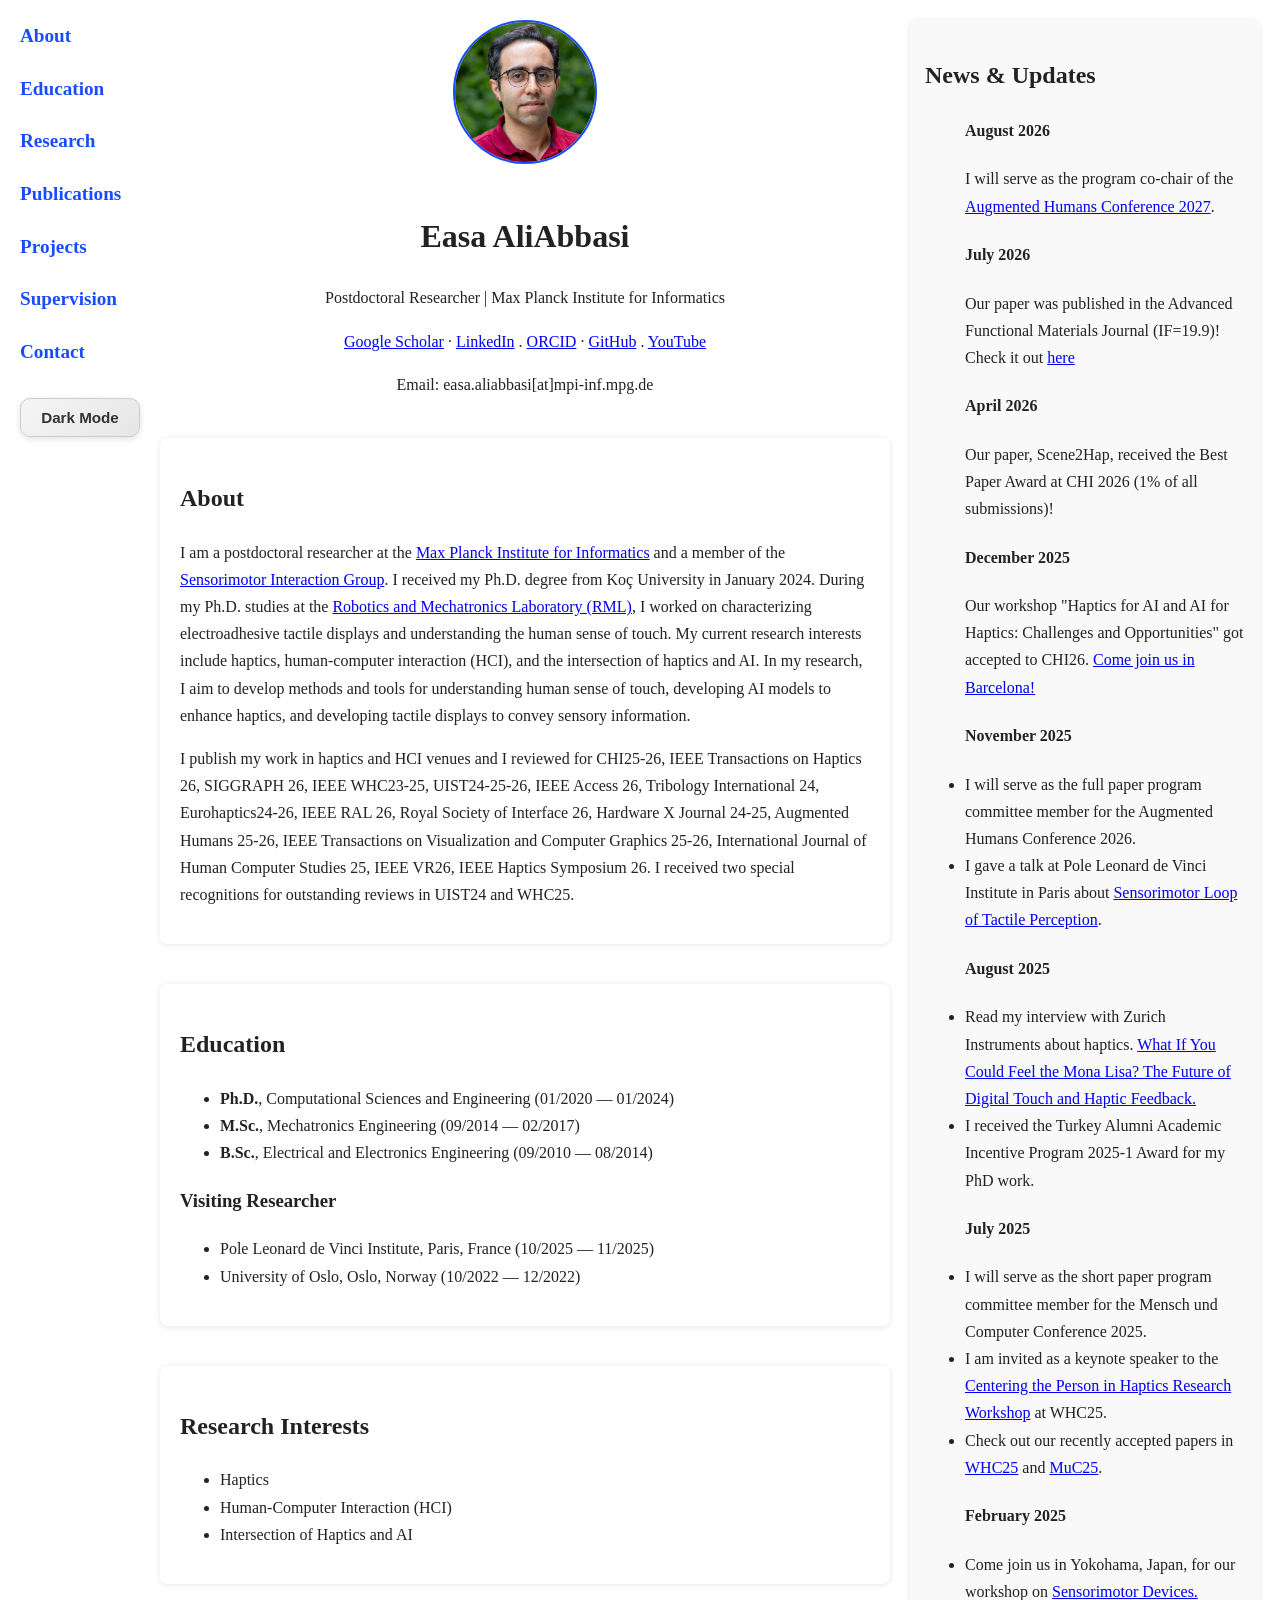
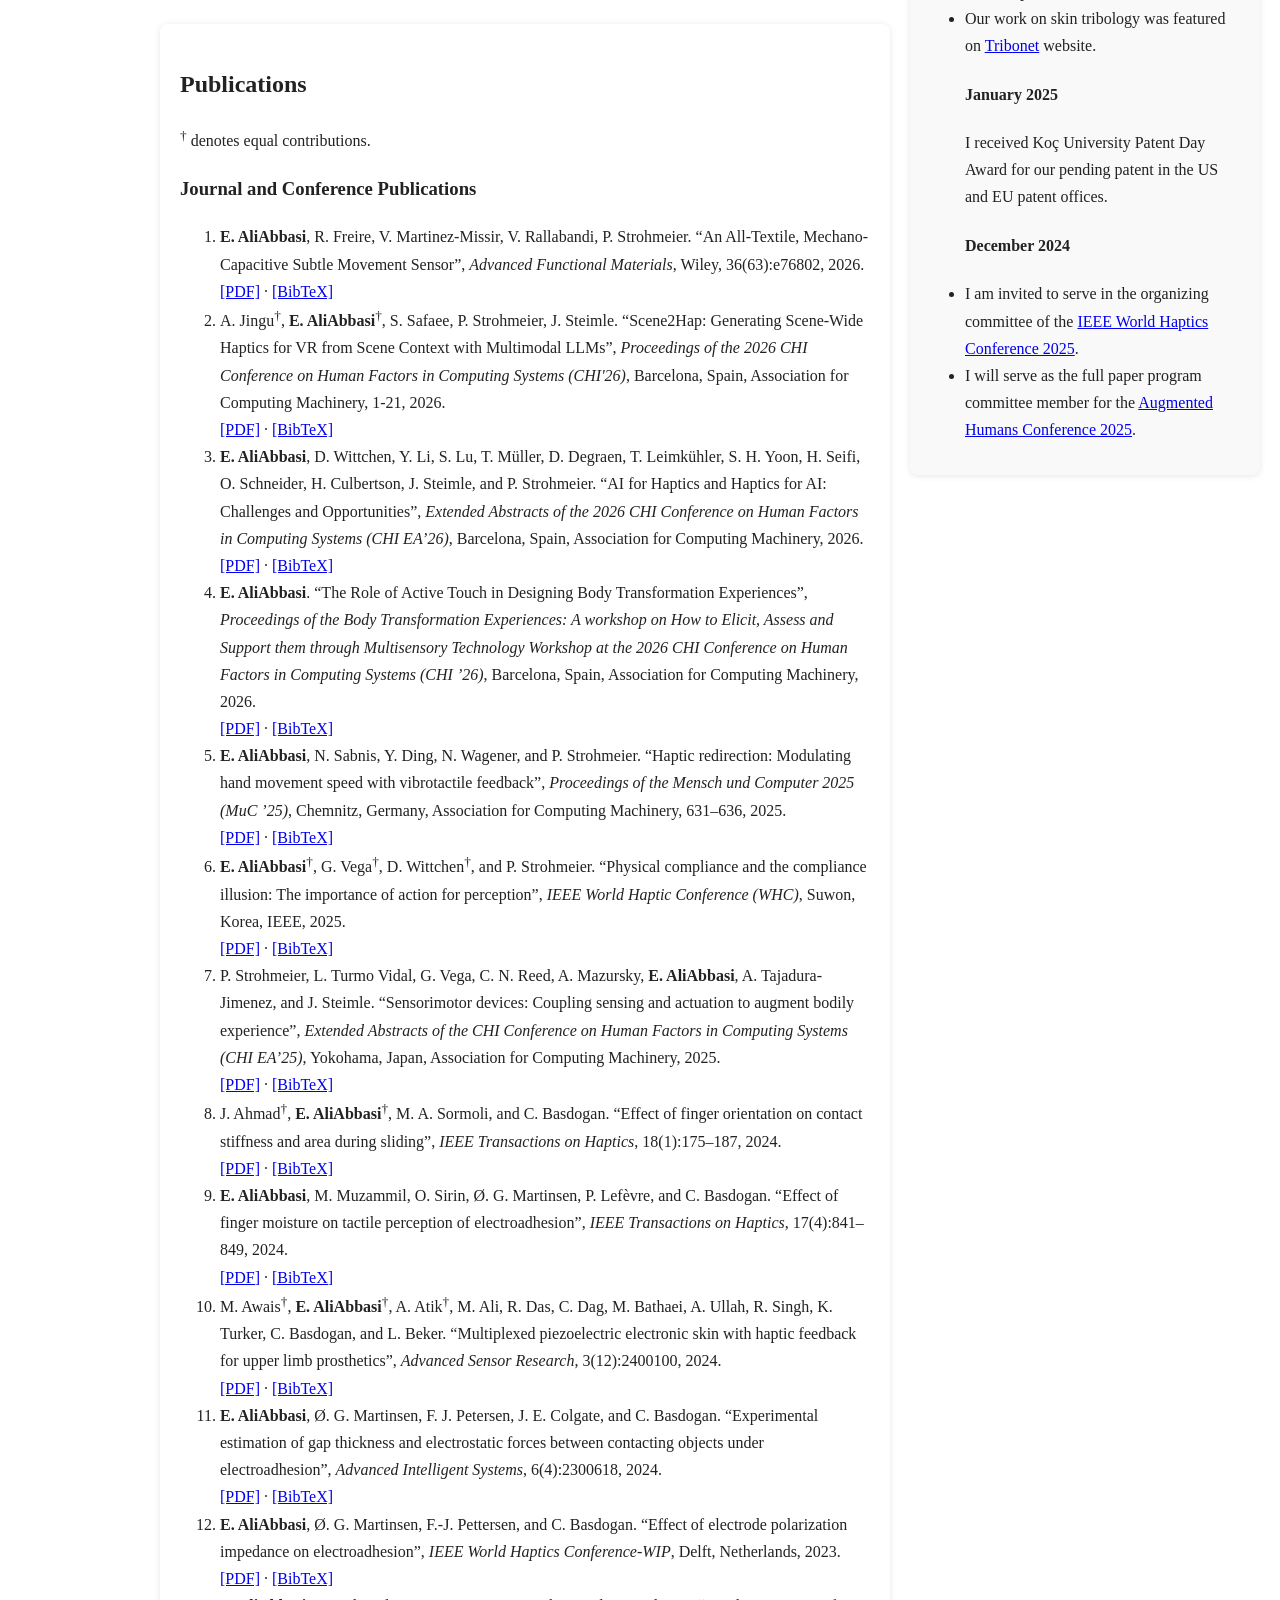
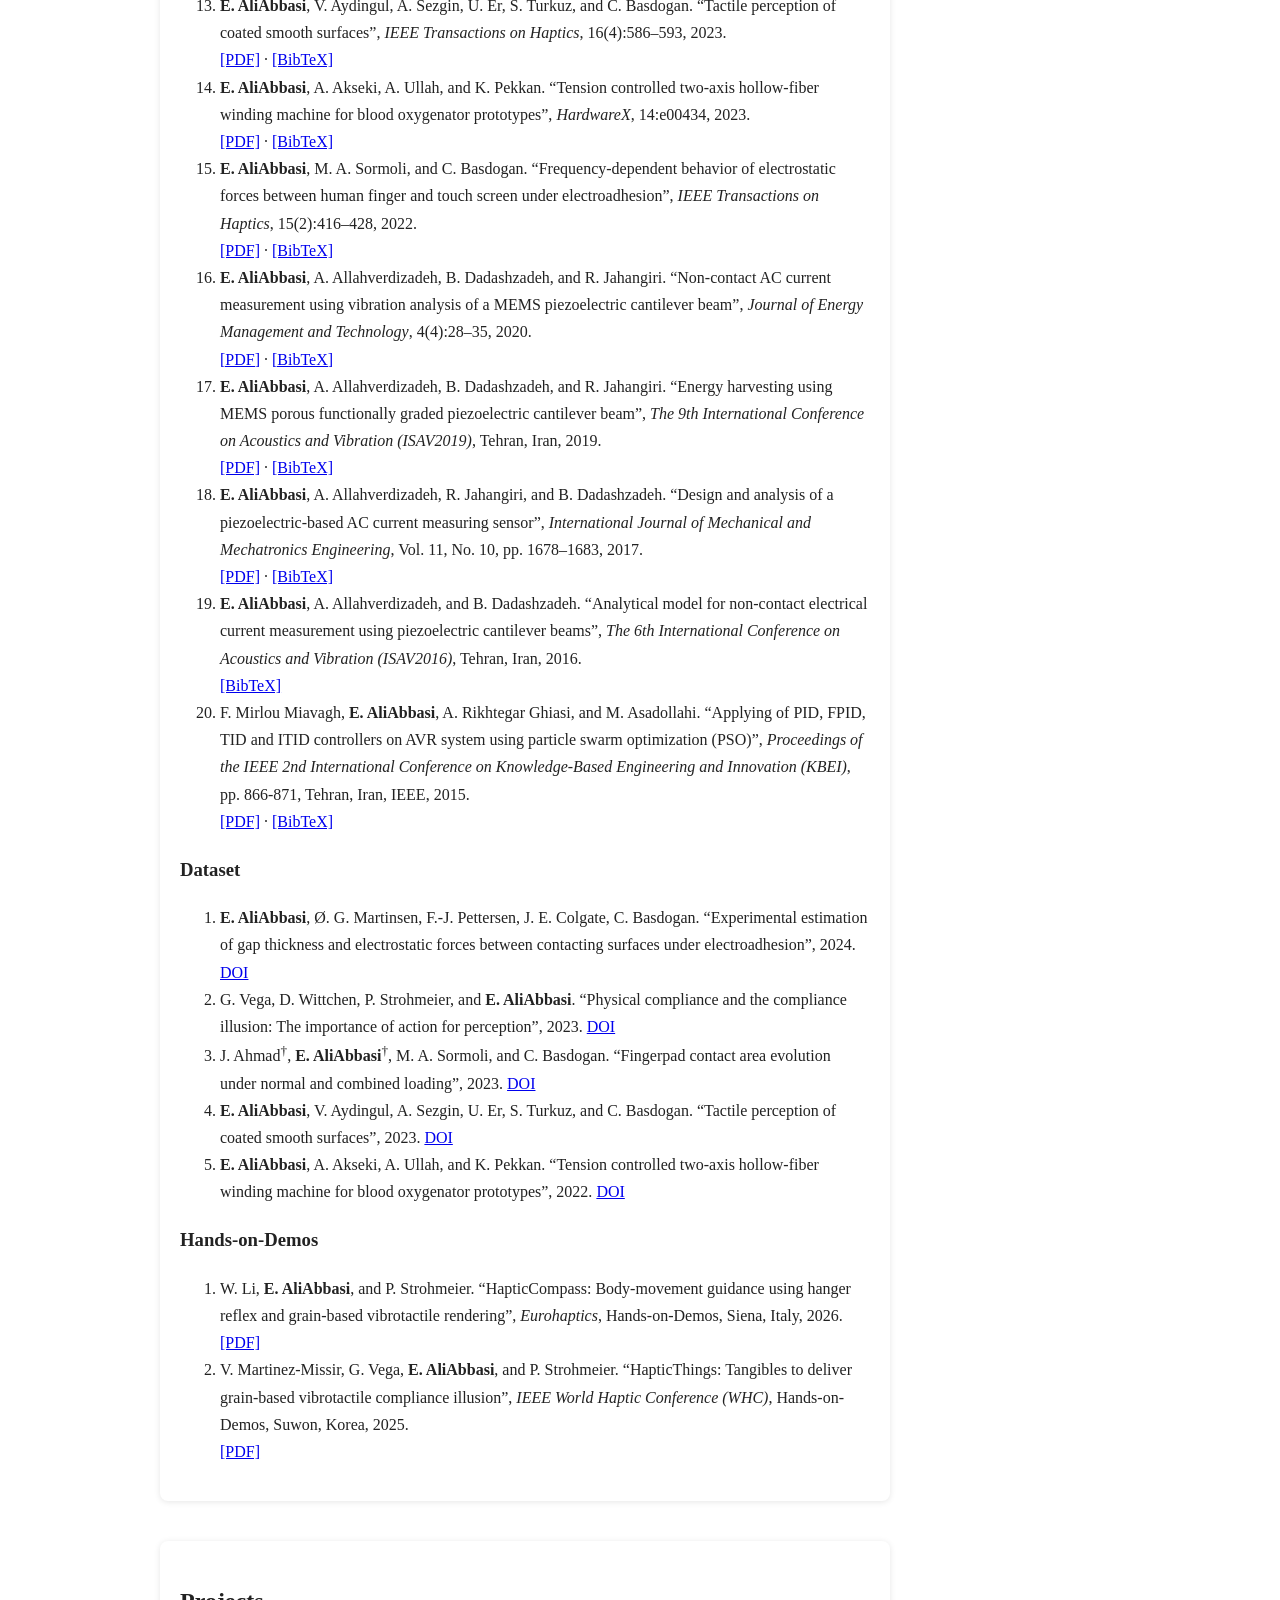
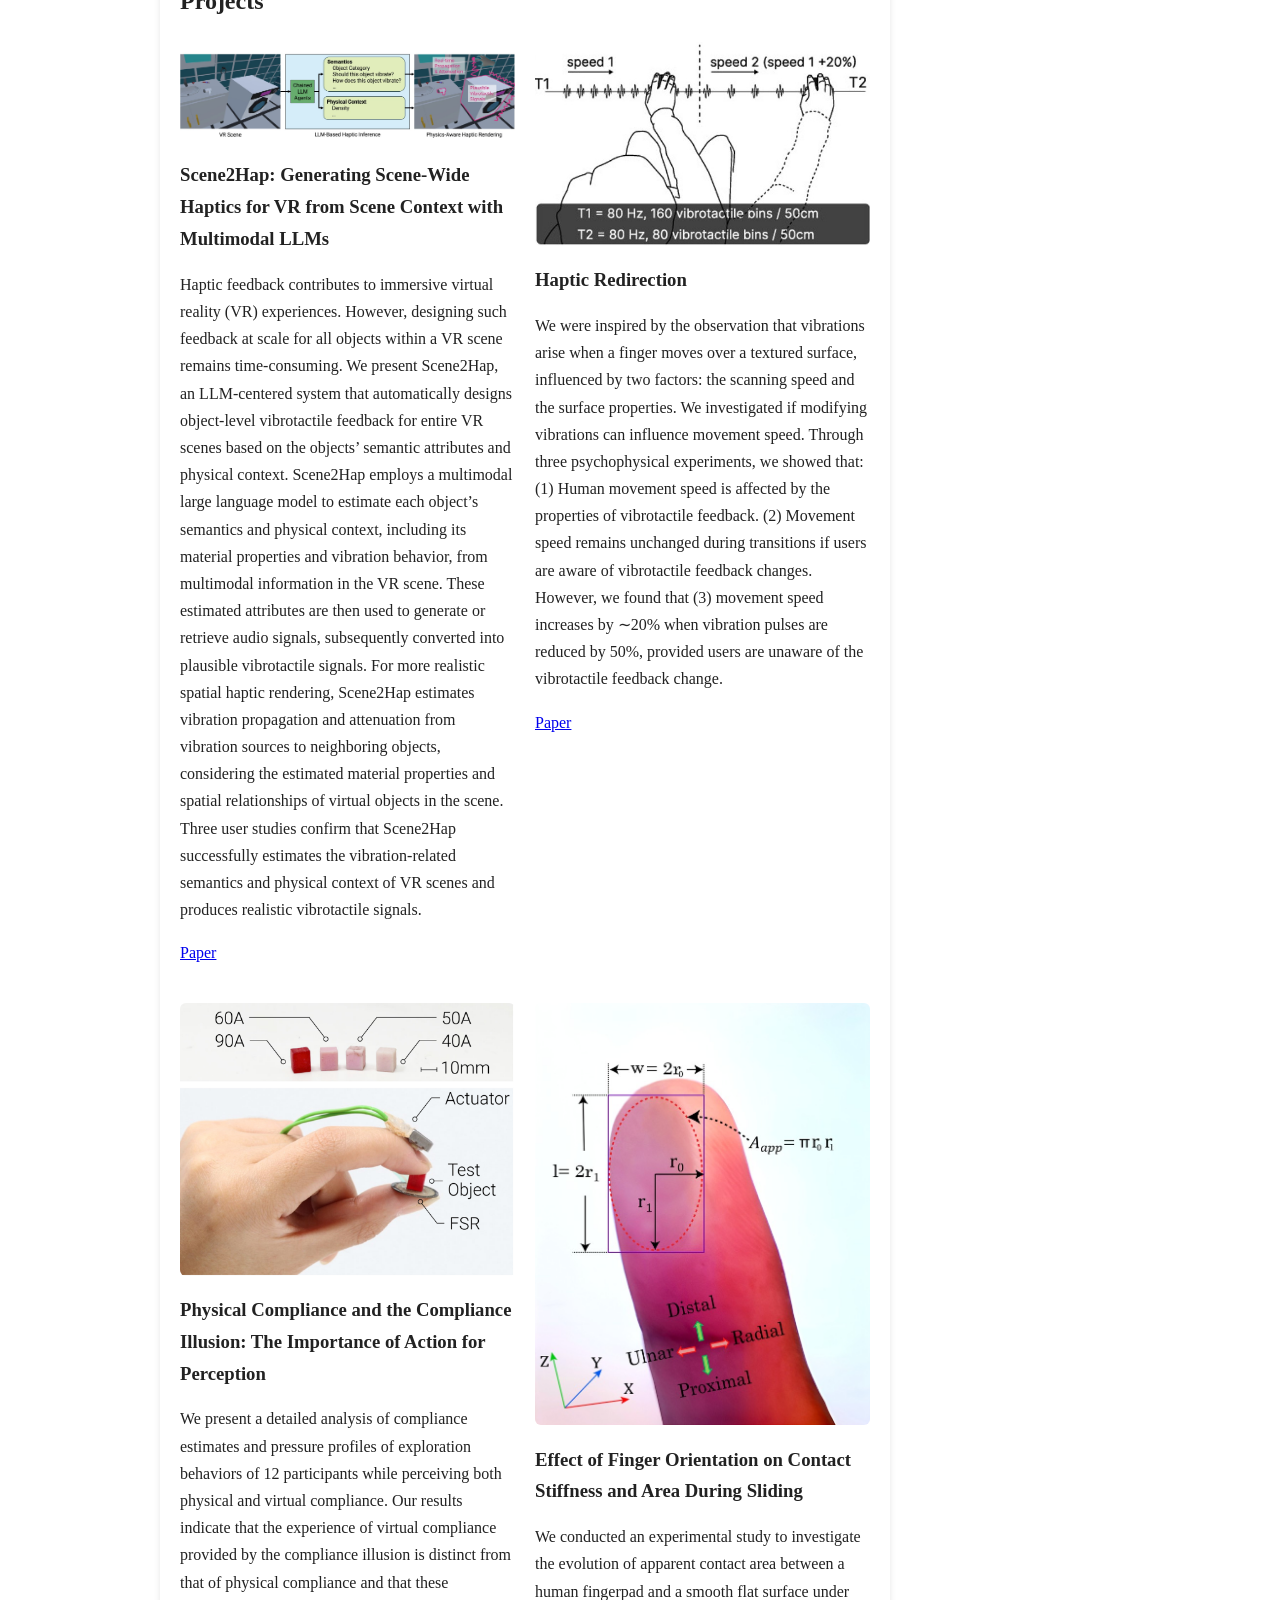
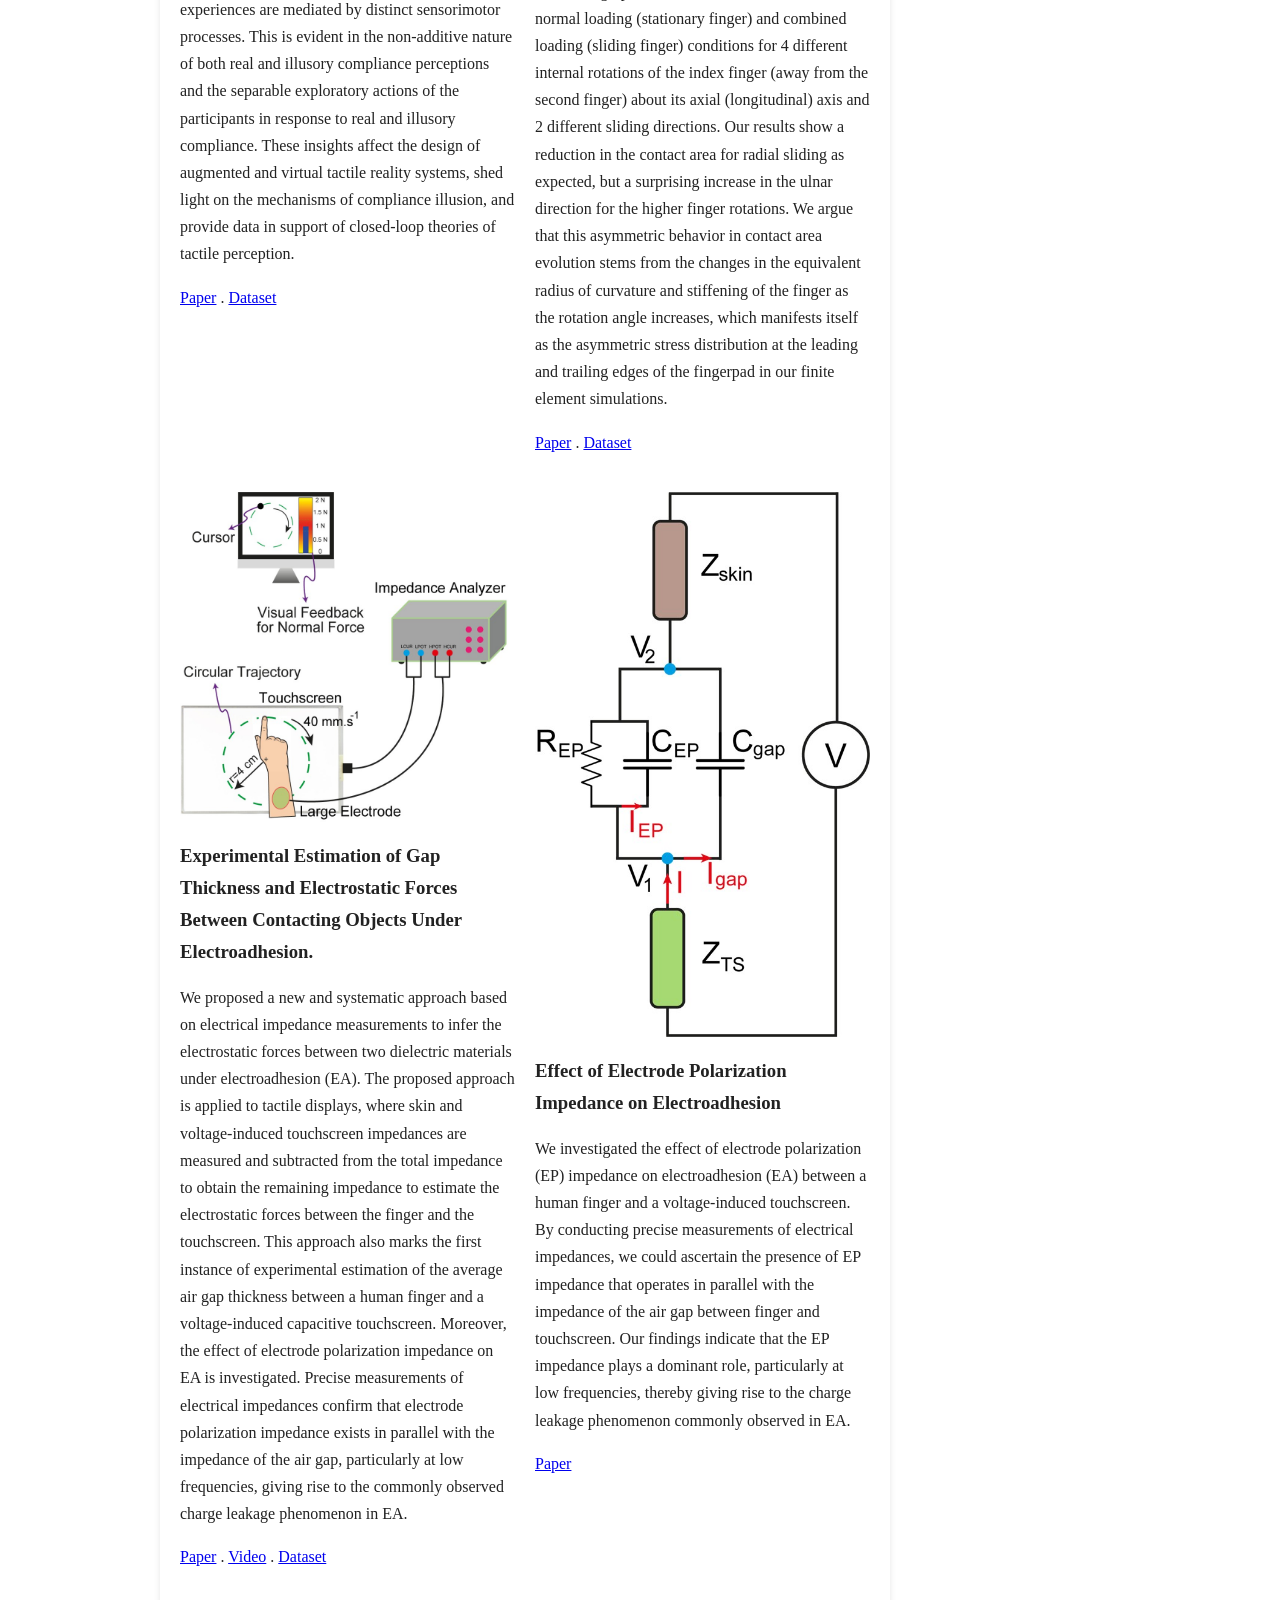
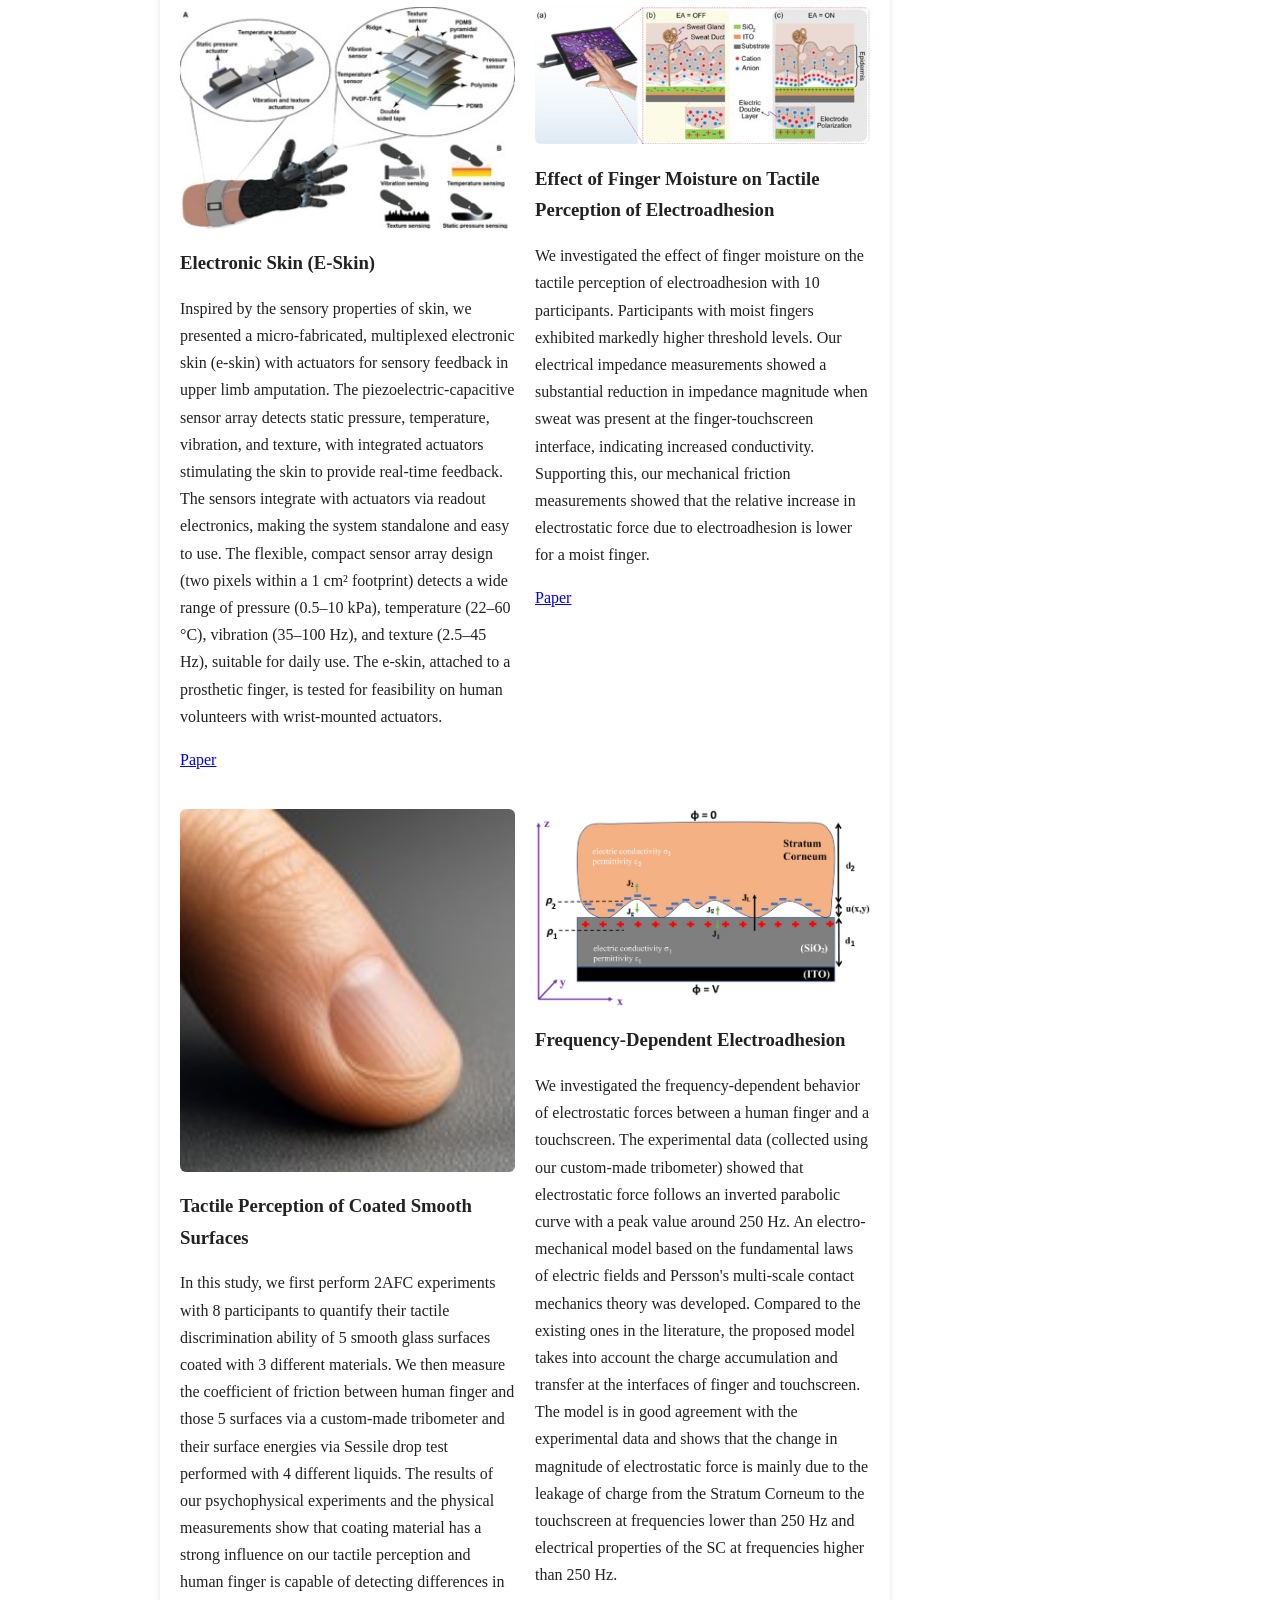
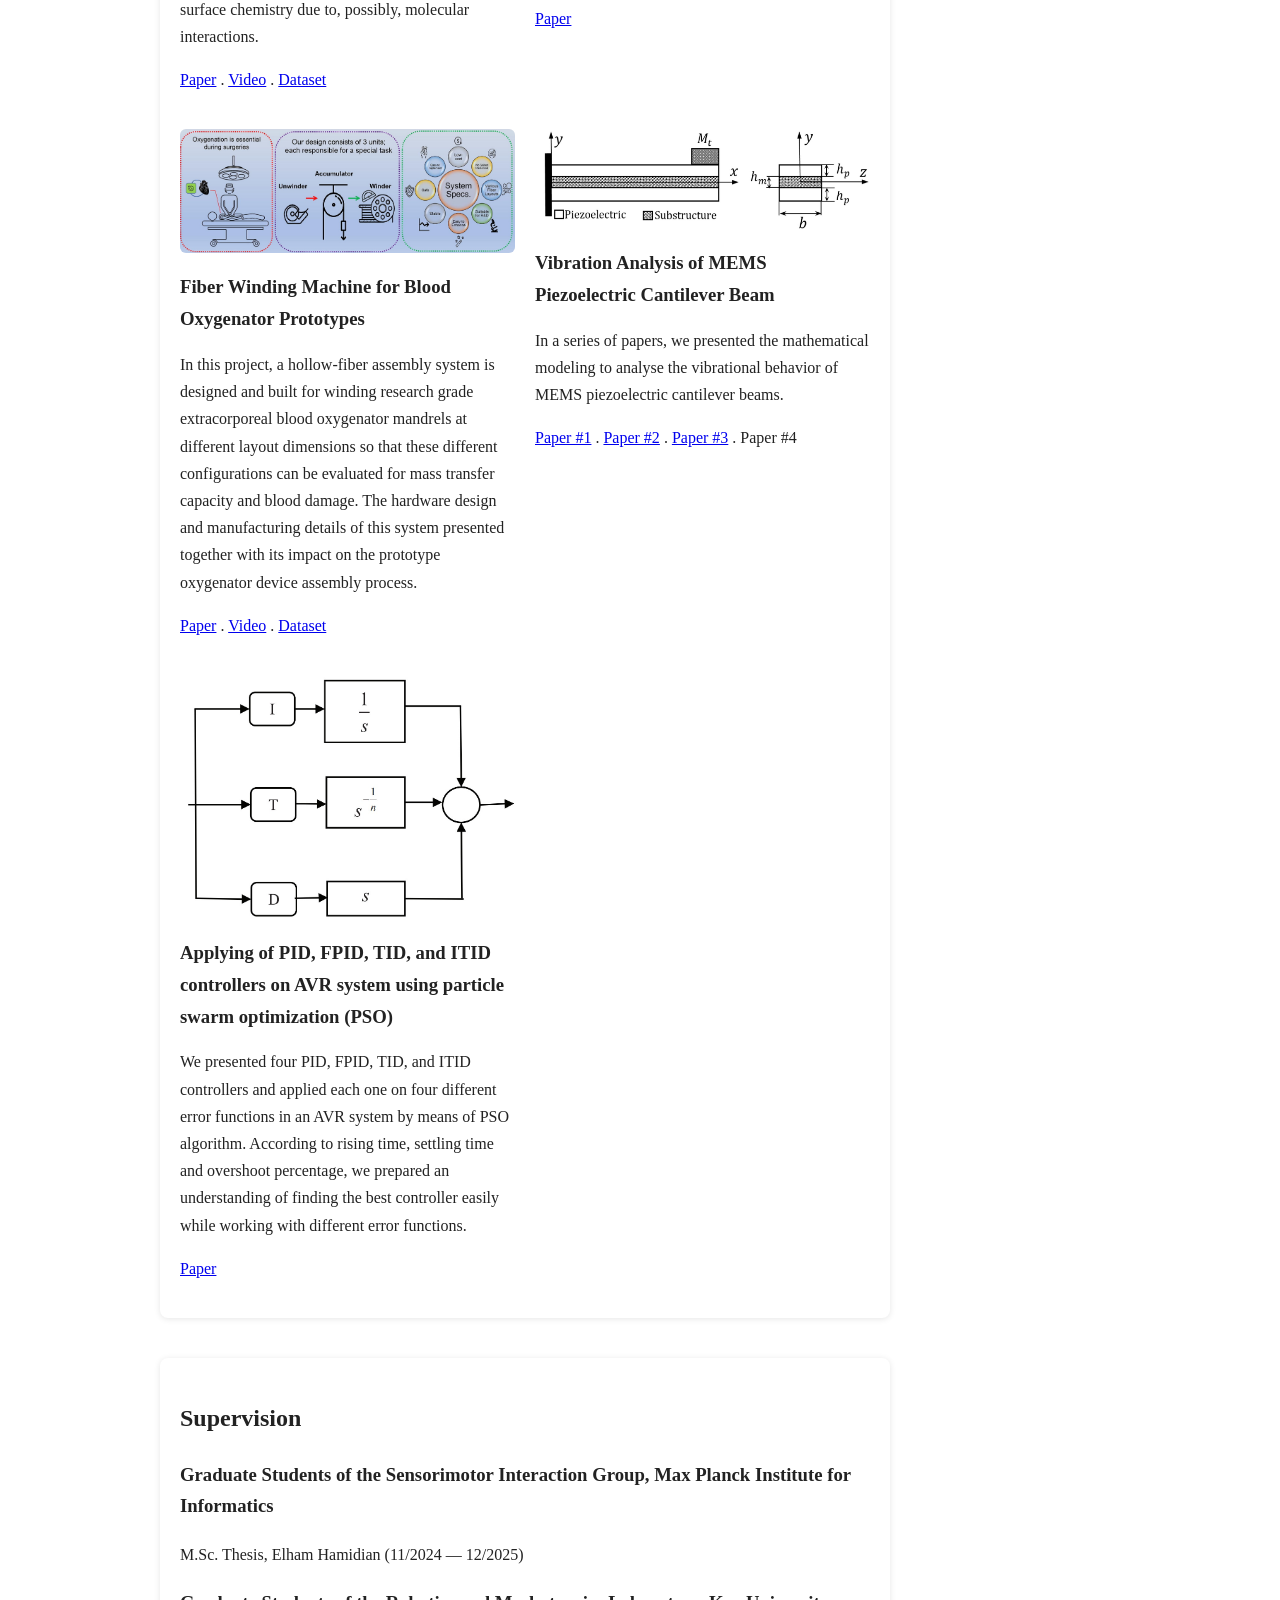
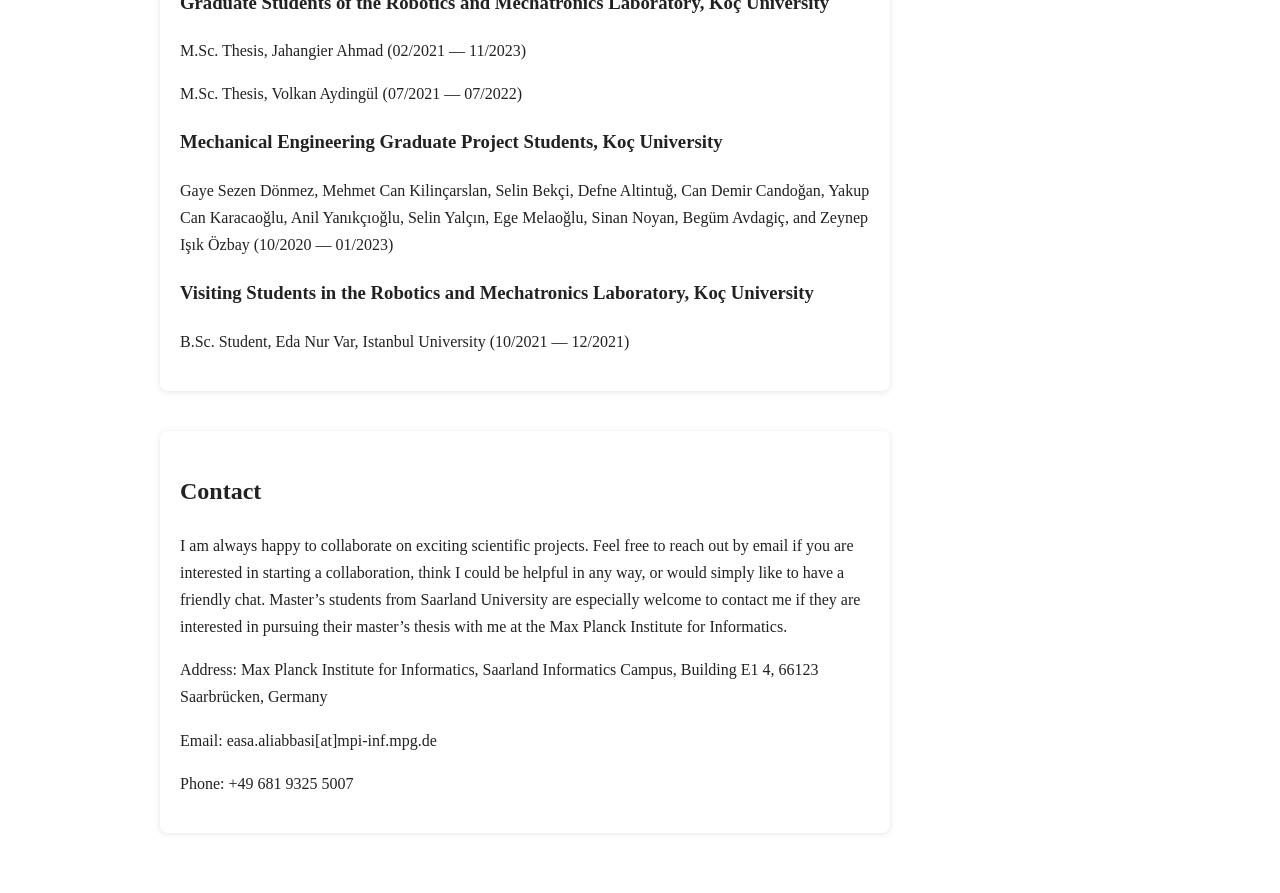
==== commit d6b80fc2: "old version" ====
--- a/index.html
+++ b/index.html
@@ -1 +1,873 @@
-<!doctype html><html lang="en"><head><meta charset="utf-8"><meta name="viewport" content="width=device-width,initial-scale=1"><meta name="theme-color" content="#090d18"><meta name="description" content="Easa AliAbbasi — haptics, human-computer interaction and AI research."><title>Home | Easa AliAbbasi</title><link rel="preconnect" href="https://fonts.googleapis.com"><link rel="preconnect" href="https://fonts.gstatic.com" crossorigin><link href="https://fonts.googleapis.com/css2?family=DM+Sans:wght@400;500;600;700&family=Space+Grotesk:wght@400;500;600;700&display=swap" rel="stylesheet"><link rel="stylesheet" href="style.css"></head><body><div class="site-glow" aria-hidden="true"></div><header class="site-header"><a class="wordmark" href="index.html"><span class="mark">EA<span class="mark-dot">.</span></span><span class="wordmark-name">Easa AliAbbasi<small>Haptics · HCI · AI</small></span></a><button class="menu-button" aria-expanded="false" aria-controls="nav">Menu <span>☰</span></button><nav id="nav" class="nav"><a href="index.html" class="active">Home</a><a href="research.html" class="">Research</a><a href="publications.html" class="">Publications</a><a href="projects.html" class="">Projects</a><a href="education.html" class="">Education</a><a href="supervision.html" class="">Supervision</a><a href="contact.html" class="">Contact</a></nav><button class="theme-toggle" aria-label="Toggle color theme" title="Toggle color theme">◐</button></header><main><section class="hero"><div class="hero-copy"><div class="eyebrow"><span class="pulse"></span> POSTDOCTORAL RESEARCHER · MAX PLANCK INSTITUTE</div><h1>Making the<br><em>digital world</em><br><span class="gradient-text">feel real.</span></h1><p class="hero-lede">I'm <strong>Easa AliAbbasi</strong>. I explore how we perceive touch — and how haptics, human-computer interaction, and AI can create richer human experiences.</p><div class="hero-actions"><a class="pill primary" href="projects.html">Explore my work <span>↗</span></a><a class="pill secondary" href="publications.html">View publications <span>↗</span></a></div><div class="hero-social"><a href="https://scholar.google.com/citations?user=4ai61x8AAAAJ&hl=en">Scholar ↗</a><a href="https://github.com/EasaAbbasi">GitHub ↗</a><a href="https://www.linkedin.com/in/easa-aliabbasi/">LinkedIn ↗</a><a href="https://orcid.org/0000-0002-2443-8416">ORCID ↗</a></div></div><div class="hero-art"><div class="orbit orbit-one"></div><div class="orbit orbit-two"></div><div class="orbit orbit-three"></div><div class="touch-core"><span>FEEL</span><span class="touch-ring"></span></div><div class="float-label float-one">01 / PERCEPTION</div><div class="float-label float-two">02 / INTERACTION</div><div class="float-label float-three">03 / INTELLIGENCE</div><div class="art-caption">THE SCIENCE OF TOUCH — REIMAGINED</div></div></section><section class="award-banner"><span class="award-icon">✦</span><div><div class="kicker">RESEARCH HIGHLIGHT</div><h2>CHI 2026 Best Paper Award</h2><p>Scene2Hap — Generating Scene-Wide Haptics for VR from Scene Context with Multimodal LLMs.</p></div><a class="pill secondary" href="projects.html">Discover the work ↗</a></section><section class="section-wrap"><div class="section-head"><div><span class="kicker">WHAT I'M WORKING ON</span><h2>Selected research<span class="accent">.</span></h2></div><a class="text-link" href="projects.html">All projects ↗</a></div><div class="feature-grid"><a class="feature-card" href="projects.html"><div class="feature-image"><img src="CHI26.jpg" alt="Project figure CHI26" loading="lazy"></div><div class="feature-body"><span class="kicker">FEATURED RESEARCH / 01</span><h3>Scene2Hap: Generating Scene-Wide Haptics for VR from Scene Context with Multimodal LLMs</h3><span class="card-arrow">Explore project ↗</span></div></a><a class="feature-card" href="projects.html"><div class="feature-image"><img src="MUC25.jpg" alt="Project figure MUC25" loading="lazy"></div><div class="feature-body"><span class="kicker">FEATURED RESEARCH / 02</span><h3>Haptic Redirection</h3><span class="card-arrow">Explore project ↗</span></div></a><a class="feature-card" href="projects.html"><div class="feature-image"><img src="WHC25.jpg" alt="Project figure WHC25" loading="lazy"></div><div class="feature-body"><span class="kicker">FEATURED RESEARCH / 03</span><h3>Physical Compliance and the Compliance Illusion: The Importance of Action for Perception</h3><span class="card-arrow">Explore project ↗</span></div></a></div></section><section class="split-section"><div><span class="kicker">ABOUT ME</span><h2>Curious about how <span class="gradient-text">touch</span> shapes our world.</h2><p>I'm a postdoctoral researcher in the Sensorimotor Interaction Group at the Max Planck Institute for Informatics. My work spans tactile perception, haptic interfaces, and AI-driven interaction.</p><a class="text-link" href="research.html">Learn about my research ↗</a></div><div class="portrait-card"><img src="profile.jpg" alt="Portrait of Easa AliAbbasi" loading="lazy"><span>EASA ALIABBASI / RESEARCHER</span></div></section><section class="section-wrap"><div class="section-head"><div><span class="kicker">LATEST MOMENTS</span><h2>News & updates<span class="accent">.</span></h2></div></div><div class="news-preview"><h4>August 2026</h4><p>I will serve as the program co-chair of the <a href="https://augmented-humans.org/committee/">Augmented Humans Conference 2027</a>.</p><h4>July 2026</h4><p>Our paper was published in the Advanced Functional Materials Journal (IF=19.9)! Check it out <a href="https://advanced.onlinelibrary.wiley.com/doi/full/10.1002/adfm.76802">here</a></p><h4>April 2026</h4><p>Our paper, Scene2Hap, received the Best Paper Award at CHI 2026 (1% of all submissions)!</p><h4>December 2025</h4><p>Our workshop "Haptics for AI and AI for Haptics: Challenges and Opportunities" got accepted to CHI26. <a href="https://derikon.github.io/HapticsAI_Workshop/">Come join us in Barcelona!</a></p><h4>November 2025</h4></div></section></main><footer class="footer"><span>© <span id="year"></span> Easa AliAbbasi</span><span>Exploring the future of touch <span class="accent">✳</span></span><a href="mailto:easa.aliabbasi@mpi-inf.mpg.de">Get in touch ↗</a></footer><div id="bibtex-modal" class="bibtex-modal" role="dialog" aria-modal="true" aria-label="BibTeX citation" hidden><div class="bibtex-box"><button id="bibtex-close" aria-label="Close">✕</button><h3>Copy citation</h3><pre id="bibtex-text"></pre><button id="bibtex-copy" class="pill primary">Copy BibTeX</button></div></div><script src="script.js" defer></script></body></html>+<!DOCTYPE html>
+<html lang="en">
+<head>
+    <meta charset="UTF-8">
+    <title>Easa AliAbbasi</title>
+    <meta name="viewport" content="width=device-width, initial-scale=1">
+    <meta name="format-detection" content="telephone=no">
+    <link rel="stylesheet" href="style.css">
+</head>
+
+<body>
+
+<div class="container">
+
+    <!-- LEFT COLUMN: STICKY TABS -->
+    <aside class="column-left">
+        <nav class="vertical-nav">
+            <a href="#about">About</a>
+            <a href="#education">Education</a>
+            <a href="#research">Research</a>
+            <a href="#publications">Publications</a>
+            <a href="#projects">Projects</a>
+            <a href="#supervision">Supervision</a>
+            <a href="#contact">Contact</a>
+        </nav>
+
+        <button id="theme-toggle" class="theme-toggle">
+        Dark Mode
+        </button>
+        
+    </aside>
+
+    <!-- MIDDLE COLUMN: MAIN CONTENT -->
+    <main class="column-main">
+
+        <!-- PROFILE PHOTO AND INFO -->
+        <div class="profile">
+            <img src="profile.jpg" alt="Easa Abbasi" class="profile-photo">
+            <h1>Easa AliAbbasi</h1>
+            <p class="subtitle">Postdoctoral Researcher | Max Planck Institute for Informatics</p>
+            <p class="links">
+                <a href="https://scholar.google.com/citations?user=4ai61x8AAAAJ&hl=en" target="_blank">Google Scholar</a> ·
+                <a href="https://www.linkedin.com/in/easa-aliabbasi/" target="_blank">LinkedIn</a> .
+                <a href="https://orcid.org/0000-0002-2443-8416" target="_blank">ORCID</a> ·
+                <a href="https://github.com/EasaAbbasi" target="_blank">GitHub</a> .
+                <a href="https://www.youtube.com/@EasaAliAbbasi" target="_blank">YouTube</a>
+                
+            </p>
+            <p>Email: easa.aliabbasi[at]mpi-inf.mpg.de</p>
+        </div>
+
+        <section id="about">
+            <h2>About</h2>
+            <p>
+                I am a postdoctoral researcher at the <a href="https://www.mpi-inf.mpg.de/home">Max Planck Institute for Informatics</a> and a member of the <a href="https://sensint.mpi-inf.mpg.de/">Sensorimotor Interaction Group</a>. I received my Ph.D. degree from Koç University in
+                January 2024. During my Ph.D. studies at the <a href="https://rml.ku.edu.tr/">Robotics and Mechatronics Laboratory (RML)</a>, I worked on characterizing electroadhesive tactile displays and understanding the human sense of touch. My current research interests include
+                haptics, human-computer interaction (HCI), and the intersection of haptics and AI. In my research, I aim to develop methods and tools for understanding human sense of touch, developing AI models to enhance haptics, and developing tactile displays to convey sensory information.
+            </p>
+            <p>
+                I publish my work in haptics and HCI venues and I reviewed for CHI25-26, IEEE Transactions on Haptics 26, SIGGRAPH 26, IEEE WHC23-25, UIST24-25-26, IEEE Access 26, Tribology International 24, Eurohaptics24-26, IEEE RAL 26, Royal Society of Interface 26, Hardware X Journal 24-25, Augmented Humans 25-26,
+                IEEE Transactions on Visualization and Computer Graphics 25-26, International Journal of Human Computer Studies 25, IEEE VR26, IEEE Haptics Symposium 26. I received two special recognitions for outstanding reviews in UIST24 and WHC25.
+            </p>
+        </section>
+
+        <section id="education">
+            <h2>Education</h2>
+            <ul>
+                <li><strong>Ph.D.</strong>, Computational Sciences and Engineering (01/2020 — 01/2024)</li>
+                <li><strong>M.Sc.</strong>, Mechatronics Engineering (09/2014 — 02/2017)</li>
+                <li><strong>B.Sc.</strong>, Electrical and Electronics Engineering (09/2010 — 08/2014)</li>
+            </ul>
+            <h3>Visiting Researcher</h3>
+            <ul>
+                <li>Pole Leonard de Vinci Institute, Paris, France (10/2025 — 11/2025)</li>
+                <li>University of Oslo, Oslo, Norway (10/2022 — 12/2022)</li>
+            </ul>
+        </section>
+        
+        <section id="research">
+            <h2>Research Interests</h2>
+            <ul>
+                <li>Haptics</li>
+                <li>Human-Computer Interaction (HCI)</li>
+                <li>Intersection of Haptics and AI</li>
+            </ul>
+        </section>
+
+        <section id="publications">
+            <h2>Publications</h2>
+            <sup>&dagger;</sup> denotes equal contributions.
+            
+            <h3>Journal and Conference Publications</h3>
+            <ol>
+                <li>
+                    <strong>E. AliAbbasi</strong>, R. Freire, V. Martinez-Missir, V. Rallabandi, P. Strohmeier. “An All-Textile, Mechano-Capacitive Subtle Movement Sensor”, <em>Advanced Functional Materials</em>, Wiley, 36(63):e76802, 2026.
+                    <br>
+                    
+                    <a href="AliAbbasi_2026_E-Textile.pdf" target="_blank">[PDF]</a>
+                    ·
+                    <a href="#" class="bib-link" data-bib-id="bib-AliAbbasi26AFM">[BibTeX]</a>
+                
+                    <!-- HIDDEN BIBTEX -->
+                    <pre id="bib-AliAbbasi26AFM" class="bibtex-content">
+@article{aliabbasi2026textile,
+author = {AliAbbasi, Easa and Freire, Rachel and Martinez-Missir, Valentin and Rallabandi, Vineetha and Strohmeier, Paul},
+title = {An All-Textile, Mechano-Capacitive Subtle Movement Sensor},
+journal = {Advanced Functional Materials},
+volume = {36},
+number = {63},
+pages = {e76802},
+keywords = {breath monitoring, capacitive sensing, E-Textiles, sensors, stretch sensing, wearable sensing},
+doi = {https://doi.org/10.1002/adfm.76802},
+url = {https://advanced.onlinelibrary.wiley.com/doi/abs/10.1002/adfm.76802},
+eprint = {https://advanced.onlinelibrary.wiley.com/doi/pdf/10.1002/adfm.76802},
+abstract = {Designing garments that effectively capture human movements demands a focus on the wearer's comfort and freedom of motion. Electronic textile (e-Textile) sensors offer a promising avenue due to their soft and flexible properties. However, these sensors are most responsive to large motions, as their precision is usually relatively low compared to other sensing solutions. Furthermore, e-Textile sensors that measure physical force or deformation often require the sensing element itself to undergo deformation and be subject to force. This leads to degradation of the sensor due to repeated mechanical strain. To address these issues, a novel all-textile mechanical capacitive sensor design is presented. This sensor is optimized for measuring subtle movements, such as thoracic wall movements, in breath monitoring. The design is more robust than other e-Textile sensing approaches, as the deforming textile elements are separated from the sensing element. This design choice results in sensors with improved signal response, higher accuracy, and longer cycle life than the other comparable textile sensors. In this paper, we share the design and implementation guidelines, in vitro measurements (such as evaluation of the effects of electrode shape and size and cycle life tests), and multiple in vivo measurements of sensor prototypes.},
+year = {2026}
+}
+                    </pre>
+                </li>
+                
+                <li>
+                    A. Jingu<sup>&dagger;</sup>, <strong>E. AliAbbasi</strong><sup>&dagger;</sup>, S. Safaee, P. Strohmeier, J. Steimle. “Scene2Hap: Generating Scene-Wide Haptics for VR from Scene Context with Multimodal LLMs”, <em>Proceedings of the 2026 CHI Conference on Human Factors in Computing Systems (CHI'26)</em>, Barcelona, Spain, Association for Computing Machinery, 1-21, 2026.
+                    <br>
+                    
+                    <a href="Jingu_2026_Scene2Hap.pdf" target="_blank">[PDF]</a>
+                    ·
+                    <a href="#" class="bib-link" data-bib-id="bib-Jingu26CHI">[BibTeX]</a>
+                
+                    <!-- HIDDEN BIBTEX -->
+                    <pre id="bib-Jingu26CHI" class="bibtex-content">
+@article{jingu2026scene2hap,
+author = {Jingu, Arata and AliAbbasi, Easa and Safaee, Sara and Strohmeier, Paul and Steimle, J\"{u}rgen},
+title = {Scene2Hap: Generating Scene-Wide Haptics for VR from Scene Context with Multimodal LLMs},
+year = {2026},
+isbn = {9798400722783},
+publisher = {Association for Computing Machinery},
+address = {New York, NY, USA},
+url = {https://doi.org/10.1145/3772318.3791297},
+doi = {10.1145/3772318.3791297},
+abstract = {Haptic feedback contributes to immersive virtual reality (VR) experiences. However, designing such feedback at scale for all objects within a VR scene remains time-consuming. We present Scene2Hap, an LLM-centered system that automatically designs object-level vibrotactile feedback for entire VR scenes based on the objects’ semantic attributes and physical context. Scene2Hap employs a multimodal large language model to estimate each object’s semantics and physical context, including its material properties and vibration behavior, from multimodal information in the VR scene. These estimated attributes are then used to generate or retrieve audio signals, subsequently converted into plausible vibrotactile signals. For more realistic spatial haptic rendering, Scene2Hap estimates vibration propagation and attenuation from vibration sources to neighboring objects, considering the estimated material properties and spatial relationships of virtual objects in the scene. Three user studies confirm that Scene2Hap successfully estimates the vibration-related semantics and physical context of VR scenes and produces realistic vibrotactile signals.},
+booktitle = {Proceedings of the 2026 CHI Conference on Human Factors in Computing Systems},
+articleno = {745},
+numpages = {21},
+keywords = {Haptics; vibrotactile; generative; large language model; virtual reality; context.},
+location = {Barcelona, Spain},
+series = {CHI '26}
+}
+                    </pre>
+                </li>
+                
+                <li>
+                    <strong>E. AliAbbasi</strong>, D. Wittchen, Y. Li, S. Lu, T. Müller, D. Degraen, T. Leimkühler, S. H. Yoon, H. Seifi, O. Schneider, H. Culbertson, J. Steimle, and P. Strohmeier. “AI for Haptics and Haptics for AI: Challenges and Opportunities”, <em>Extended Abstracts of the 2026 CHI Conference on Human Factors in Computing Systems (CHI EA’26)</em>, Barcelona, Spain, Association for Computing Machinery, 2026.
+                    <br>
+                    
+                    <a href="AliAbbasi_2026_AIforHapticsHapticsforAI.pdf" target="_blank">[PDF]</a>
+                    ·
+                    <a href="#" class="bib-link" data-bib-id="bib-AliAbbasi26CHI">[BibTeX]</a>
+                
+                    <!-- HIDDEN BIBTEX -->
+                    <pre id="bib-AliAbbasi26CHI" class="bibtex-content">
+@inproceedings{aliabbasi2026ai,
+author = {AliAbbasi, Easa and Wittchen, Dennis and Li, Yinan and Lu, Shihan and M{\"u}ller, Thomas and Degraen, Donald and Leimk{\"u}hler, Thomas and Yoon, Sang Ho and Seifi, Hasti and Schneider, Oliver and Culbertson, Heather and Steimle, J{\"u}rgen and Strohmeier, Paul},
+title = {AI for Haptics and Haptics for AI: Challenges and Opportunities},
+year = {2026},
+isbn = {9798400722813},
+publisher = {Association for Computing Machinery},
+address = {New York, NY, USA},
+url = {https://doi.org/10.1145/3772363.3778763},
+doi = {10.1145/3772363.3778763},
+abstract = {AI has transformed methods and knowledge across many domains. However, the intersection of AI and haptics remains underexplored. While modern AI techniques – fueled by machine learning and using powerful techniques such as generative modeling and reinforcement learning – offer powerful opportunities for advancing haptic design, insights from haptics research, such as perception modeling and adaptive interaction - grounded in human touch, embodiment, and multisensory integration — can also play a critical role in shaping more human-centered AI systems. This workshop will bring together an interdisciplinary community of researchers from HCI, haptics, AI, robotics, and design to (1) identify pressing questions in haptics that could benefit from AI approaches and (2) highlight ways in which haptic knowledge can support the development of embodied and context-aware AI. Through position papers and paper presentations, we will map key challenges, exchange methods, and explore new research directions that connect the two fields. By framing haptics and AI as mutually reinforcing, the workshop aims to build a shared research agenda and foster collaborations that advance both the science of touch and the design of intelligent interactive systems.},
+booktitle = {Proceedings of the Extended Abstracts of the 2026 CHI Conference on Human Factors in Computing Systems},
+articleno = {920},
+numpages = {7},
+keywords = {haptics, tactile, machine learning, artificial intelligence, generative AI},
+location = {Barcelona, Spain},
+series = {CHI EA '26}
+}
+                    </pre>
+                </li>
+
+                <li>
+                    <strong>E. AliAbbasi</strong>. “The Role of Active Touch in Designing Body Transformation Experiences”, <em> Proceedings of the Body Transformation Experiences: A workshop on How to Elicit, Assess and Support them through Multisensory Technology Workshop at the 2026 CHI Conference on Human Factors in Computing Systems (CHI ’26)</em>, Barcelona, Spain, Association for Computing Machinery, 2026.
+                    <br>
+                    
+                    <a href="AliAbbasi_2026_CHI26_W9_Workshop_Position_Paper.pdf" target="_blank">[PDF]</a>
+                    ·
+                    <a href="#" class="bib-link" data-bib-id="bib-AliAbbasi26CHIWORKSHOP">[BibTeX]</a>
+                
+                    <!-- HIDDEN BIBTEX -->
+                    <pre id="bib-AliAbbasi26CHIWORKSHOP" class="bibtex-content">
+@article{aliabbasi2026role,
+author = {AliAbbasi, Easa},
+title = {The Role of Active Touch in Designing Body Transformation Experiences},
+year = {2026},
+publisher = {Association for Computing Machinery},
+url = {https://doi.org/10.1145/3772318.3791297},
+abstract = {Multisensory technologies have enabled a wide range of Body Transformation Experiences (BTEs) and demonstrated how visual, auditory, and haptic feedback can alter body perception and self-experience. However, many existing approaches rely on passive stimulation and controlled laboratory conditions, which limit their application in real-world settings. In the Body Transformation Experiences workshop, I aim to discuss the role of active touch in designing more interactive and robust BTEs. Active touch is defined as a self-generated and exploratory tactile interaction between the body and its surroundings that couples action and perception through continuous sensorimotor feedback. I argue that incorporating active touch into the design of multisensory systems can enhance user agency, support adaptation over time, and enable BTEs to emerge through engagement rather than imposition. Through examples grounded in haptic interaction, I illustrate opportunities to transform perceived body boundaries, effort, and control. I also highlight methodological implications, including the need for longitudinal studies and first-person approaches to capture lived experience.},
+booktitle = {Proceedings of the Body Transformation Experiences: A workshop on How to Elicit, Assess and Support them through Multisensory Technology Workshop at the 2026 CHI Conference on Human Factors in Computing Systems (CHI ’26)},
+numpages = {4},
+keywords = {Touch; Haptics; Active Touch; Body Transformation.},
+location = {Barcelona, Spain},
+series = {CHI '26}
+}
+                    </pre>
+                </li>
+
+                <li>
+                    <strong>E. AliAbbasi</strong>, N. Sabnis, Y. Ding, N. Wagener, and P. Strohmeier. “Haptic redirection: Modulating hand movement speed with vibrotactile feedback”, <em>Proceedings of the Mensch und Computer 2025 (MuC ’25)</em>, Chemnitz, Germany, Association for Computing Machinery, 631–636, 2025.
+                    <br>
+                    
+                    <a href="AliAbbasi_2025_HapticRedirection.pdf" target="_blank">[PDF]</a>
+                    ·
+                    <a href="#" class="bib-link" data-bib-id="bib-AliAbbasi25MUC">[BibTeX]</a>
+                
+                    <!-- HIDDEN BIBTEX -->
+                    <pre id="bib-AliAbbasi25MUC" class="bibtex-content">
+@inproceedings{aliabbasi2025haptic_redirection,
+    author = {AliAbbasi, Easa and Sabnis, Nihar and Ding, Yuran and Wagener, Nadine and Strohmeier, Paul},
+    title = {Haptic Redirection: Modulating Hand Movement Speed with Vibrotactile Feedback},
+    year = {2025},
+    isbn = {9798400715822},
+    publisher = {Association for Computing Machinery},
+    address = {New York, NY, USA},
+    url = {https://doi.org/10.1145/3743049.3748585},
+    doi = {10.1145/3743049.3748585},
+    abstract = {Redirecting user movement in Virtual Reality (VR) can expand perceived virtual space while accommodating limited physical space. Existing methods primarily rely on visual and auditory cues. This work explores the foundation for an alternative approach using haptic cues. We were inspired by the observation that vibrations arise when a finger moves over a textured surface, influenced by two factors: the scanning speed and the surface properties. While prior research has focused on using vibrations to modify texture perception, we investigate the second factor; modifying vibrations to influence movement speed. Through three psychophysical experiments, we show that: (1) Human movement speed is affected by the properties of vibrotactile feedback. (2) Movement speed remains unchanged during transitions if users are aware of vibrotactile feedback changes. However, we found that (3) movement speed increases by ∼ 20\% when vibration pulses are reduced by 50\%, provided users are unaware of the vibrotactile feedback change.},
+    booktitle = {Proceedings of the Mensch Und Computer 2025},
+    pages = {631–636},
+    numpages = {6},
+    keywords = {Hand Redirection, Virtual Reality, Vibrotactile Haptics, Perception, Sensorimotor Contingencies},
+    location = {Chemnitz, Germany},
+    series = {MuC '25}
+}
+                    </pre>
+                </li>
+
+                <li>
+                    <strong>E. AliAbbasi</strong><sup>&dagger;</sup>, G. Vega<sup>&dagger;</sup>, D. Wittchen<sup>&dagger;</sup>, and P. Strohmeier. “Physical compliance and the compliance illusion: The importance of action for perception”, <em>IEEE World Haptic Conference (WHC)</em>, Suwon, Korea, IEEE, 2025.
+                    <br>
+                    
+                    <a href="AliAbbasi_2025_PhysicalCompliance.pdf" target="_blank">[PDF]</a>
+                    ·
+                    <a href="#" class="bib-link" data-bib-id="bib-AliAbbasi25WHC">[BibTeX]</a>
+                
+                    <!-- HIDDEN BIBTEX -->
+                    <pre id="bib-AliAbbasi25WHC" class="bibtex-content">
+@inproceedings{aliabbasi2025physical_compliance,
+    author={AliAbbasi, Easa and Vega, Gabriela and Wittchen, Dennis and Strohmeier, Paul},
+    booktitle={2025 IEEE World Haptics Conference (WHC)}, 
+    title={Physical Compliance and the Compliance Illusion: The Importance of Action for Perception}, 
+    year={2025},
+    pages={349-356},
+    abstract={The perception of an object's compliance can be manipuated using the grain-based vibrotactile compliance illusion. Despite the growing interest in creating virtual compliance using this method, its perceptual mechanism is poorly understood. To address this gap in knowledge, we present a detailed analysis of compliance estimates and pressure profiles of exploration behaviors of 12 participants while perceiving both physical and virtual compliance. Our results indicate that the experience of virtual compliance provided by the compliance illusion is distinct from that of physical compliance and that these experiences are mediated by distinct sensorimotor processes. This is evident in the non-additive nature of both real and illusory compliance perceptions and the separable exploratory actions of the participants in response to real and illusory compliance. These insights affect the design of augmented and virtual tactile reality systems, shed light on the mechanisms of compliance illusion, and provide data in support of closed-loop theories of tactile perception.},
+    location={Suwon, Korea},
+    publisher={IEEE},
+    doi={10.1109/WHC64065.2025.11123193}
+}
+                    </pre>
+                </li>
+
+                <li>
+                    P. Strohmeier, L. Turmo Vidal, G. Vega, C. N. Reed, A. Mazursky, <strong>E. AliAbbasi</strong>, A. Tajadura-Jimenez, and J. Steimle. “Sensorimotor devices: Coupling sensing and actuation to augment bodily experience”, <em>Extended Abstracts of the CHI Conference on Human Factors in Computing Systems (CHI EA’25)</em>, Yokohama, Japan, Association for Computing Machinery, 2025.
+                    <br>
+                    
+                    <a href="Strohmeier_2025_SensorimotorDevices.pdf" target="_blank">[PDF]</a>
+                    ·
+                    <a href="#" class="bib-link" data-bib-id="bib-Strohmeier25CHI">[BibTeX]</a>
+                
+                    <!-- HIDDEN BIBTEX -->
+                    <pre id="bib-Strohmeier25CHI" class="bibtex-content">
+@inproceedings{strohmeier2025sensorimotor,
+    author = {Strohmeier, Paul and Turmo Vidal, Laia and Vega, Gabriela and Reed, Courtney N. and Mazursky, Alex and AliAbbasi, Easa and Tajadura-Jim\'{e}nez, Ana and Steimle, J\"{u}rgen},
+    title = {Sensorimotor Devices: Coupling Sensing and Actuation to Augment Bodily Experience},
+    year = {2025},
+    isbn = {9798400713958},
+    publisher = {Association for Computing Machinery},
+    address = {New York, NY, USA},
+    url = {https://doi.org/10.1145/3706599.3706735},
+    doi = {10.1145/3706599.3706735},
+    abstract = {An emerging space in interface research is wearable devices that closely couple their sensing and actuation abilities. A well-known example is MetaLimbs [39], where sensed movements of the foot are directly mapped to the actuation of supernumerary robotic limbs. These systems are different from wearables focused on sensing, such as fitness trackers, or wearables focused on actuation, such as VR headsets. They are characterized by tight coupling between the user’s action and the resulting digital feedback from the device, in time, space, and mode. The properties of this coupling are critical for the user’s experience, including the user’s sense of agency, body ownership, and experience of the surrounding world. Understanding such systems is an open challenge, which requires knowledge not only of computer science and HCI, but also Psychology, Physiology, Design, Engineering, Cognitive Neuroscience, and Control Theory. This workshop aims to foster discussion between these diverse disciplines and to identify links and synergies in their work, ultimately developing a common understanding of future research directions for systems that intrinsically couple sensing and action.},
+    booktitle = {Proceedings of the Extended Abstracts of the CHI Conference on Human Factors in Computing Systems},
+    articleno = {799},
+    numpages = {7},
+    keywords = {sensorimotor interaction, wearables, feedback systems, motion-coupled feedback},
+    location = {Yokohama, Japan},
+    series = {CHI EA '25}
+}
+                    </pre>
+                </li>
+
+                <li>
+                    J. Ahmad<sup>&dagger;</sup>, <strong>E. AliAbbasi</strong><sup>&dagger;</sup>, M. A. Sormoli, and C. Basdogan. “Effect of finger orientation on contact stiffness and area during sliding”, <em>IEEE Transactions on Haptics</em>, 18(1):175–187, 2024.
+                    <br>
+                    
+                    <a href="Ahmad_2025_Effect.pdf" target="_blank">[PDF]</a>
+                    ·
+                    <a href="#" class="bib-link" data-bib-id="bib-Ahmad25ToH">[BibTeX]</a>
+                
+                    <!-- HIDDEN BIBTEX -->
+                    <pre id="bib-Ahmad25ToH" class="bibtex-content">
+@article{ahmad2025effect,
+    author={Ahmad, Jahangier and AliAbbasi, Easa and Sormoli, MReza Alipour and Basdogan, Cagatay},
+    journal={IEEE Transactions on Haptics}, 
+    title={Effect of Finger Orientation on Contact Stiffness and Area During Sliding}, 
+    year={2025},
+    volume={18},
+    number={1},
+    pages={175-187},
+    publisher={IEEE},
+    abstract={Earlier experimental studies showed that the apparent contact area of a human fingerpad shrinks and eventually reaches a steady-state value as it slides on a smooth surface, although the root causes of this reduction have not been fully understood yet. We hypothesize that finger rotation about its axial axis and the movement direction play critical roles in the area change. To test this hypothesis, we conducted an experimental study to investigate the evolution of apparent contact area between a human fingerpad and a smooth flat surface under normal loading (stationary finger) and combined loading (sliding finger) conditions for 4 different internal rotations of the index finger (away from the second finger) about its axial (longitudinal) axis and 2 different sliding directions. Our results show a reduction in the contact area for radial sliding as expected, but a surprising increase in the ulnar direction for the higher finger rotations. We argue that this asymmetric behavior in contact area evolution stems from the changes in the equivalent radius of curvature and stiffening of the finger as the rotation angle increases, which manifests itself as the asymmetric stress distribution at the leading and trailing edges of the fingerpad in our finite element simulations.},
+    doi={10.1109/TOH.2024.3509219}
+}
+                    </pre>
+                </li>
+
+                <li>
+                    <strong>E. AliAbbasi</strong>, M. Muzammil, O. Sirin, Ø. G. Martinsen, P. Lefèvre, and C. Basdogan. “Effect of finger moisture on tactile perception of electroadhesion”, <em>IEEE Transactions on Haptics</em>, 17(4):841–849, 2024.
+                    <br>
+                    
+                    <a href="AliAbbasi_2025_Effect.pdf" target="_blank">[PDF]</a>
+                    ·
+                    <a href="#" class="bib-link" data-bib-id="bib-AliAbbasi24Effect">[BibTeX]</a>
+                
+                    <!-- HIDDEN BIBTEX -->
+                    <pre id="bib-AliAbbasi24Effect" class="bibtex-content">
+@article{aliabbasi2024effect,
+    author={AliAbbasi, Easa and Muzammil, Muhammad and Sirin, Omer and Lefèvre, Philippe and Martinsen, Ørjan Grøttem and Basdogan, Cagatay},
+    journal={IEEE Transactions on Haptics}, 
+    title={Effect of Finger Moisture on Tactile Perception of Electroadhesion}, 
+    year={2024},
+    volume={17},
+    number={4},
+    pages={841-849},
+    publisher={IEEE},
+    abstract={We investigate the effect of finger moisture on the tactile perception of electroadhesion with 10 participants. Participants with moist fingers exhibited markedly higher threshold levels. Our electrical impedance measurements show a substantial reduction in impedance magnitude when sweat is present at the finger-touchscreen interface, indicating increased conductivity. Supporting this, our mechanical friction measurements show that the relative increase in electrostatic force due to electroadhesion is lower for a moist finger.},
+    doi={10.1109/TOH.2024.3441670}
+}
+                    </pre>
+                </li>
+
+                <li>
+                    M. Awais<sup>&dagger;</sup>, <strong>E. AliAbbasi</strong><sup>&dagger;</sup>, A. Atik<sup>&dagger;</sup>, M. Ali, R. Das, C. Dag, M. Bathaei, A. Ullah, R. Singh, K. Turker, C. Basdogan, and L. Beker. “Multiplexed piezoelectric electronic skin with haptic feedback for upper limb prosthetics”, <em>Advanced Sensor Research</em>, 3(12):2400100, 2024.
+                    <br>
+                    
+                    <a href="Awais_2024_Multiplexed.pdf" target="_blank">[PDF]</a>
+                    ·
+                    <a href="#" class="bib-link" data-bib-id="bib-Awais2024Multiplexed">[BibTeX]</a>
+                
+                    <!-- HIDDEN BIBTEX -->
+                    <pre id="bib-Awais2024Multiplexed" class="bibtex-content">
+@article{awais2024multiplexed,
+    author = {Awais, Muhammad and AliAbbasi, Easa and Atik, Abdulkadir Yasin and Bathaei, Mohammad Javad and Ali, Mohsin and Das, Ritu and Dag, Cagdas and Ullah, Azmat and Singh, Rahul and Turker, Kemal Sitki and Basdogan, Cagatay and Beker, Levent},
+    title = {Multiplexed Piezoelectric Electronic Skin with Haptic Feedback for Upper Limb Prosthesis},
+    journal = {Advanced Sensor Research},
+    volume = {3},
+    number = {12},
+    pages = {2400100},
+    keywords = {capacitance, haptic feedback, multiplexed sensing, piezoelectricity, prosthesis, upper limb amputation},
+    doi = {https://doi.org/10.1002/adsr.202400100},
+    url = {https://advanced.onlinelibrary.wiley.com/doi/abs/10.1002/adsr.202400100},
+    eprint = {https://advanced.onlinelibrary.wiley.com/doi/pdf/10.1002/adsr.202400100},
+    abstract = {Abstract Upper limb amputation severely impairs tactile perception, limiting daily activities. Developing a near-natural replacement with prosthetic devices requires improving user sensory experiences during object interactions. The ideal upper limb prosthesis should provide real-time sensory feedback, mirroring natural experiences. Current prostheses struggle with providing adequate tactile feedback due to sensory limitations. Inspired by the sensory properties of skin, we present a micro-fabricated, multiplexed electronic skin (e-skin) with actuators for sensory feedback in upper limb amputation. The piezoelectric-capacitive sensor array detects static pressure, temperature, vibration, and texture, with integrated actuators stimulating the skin to provide real-time feedback. The sensors integrate with actuators via readout electronics, making the system standalone and easy to use. The flexible, compact sensor array design (two pixels within a 1 cm² footprint) detects a wide range of pressure (0.5–10 kPa), temperature (22–60 °C), vibration (35–100 Hz), and texture (2.5–45 Hz), suitable for daily use. The e-skin, attached to a prosthetic finger, is tested for feasibility on human volunteers with wrist-mounted actuators. Statistics are used to quantitatively assess system performance. The integration of multiplexed sensors and actuators enhances tactile feedback, improving the quality of life for people with upper limb amputations.},
+    year = {2024}
+}
+                    </pre>
+                </li>
+
+                <li>
+                    <strong>E. AliAbbasi</strong>, Ø. G. Martinsen, F. J. Petersen, J. E. Colgate, and C. Basdogan. “Experimental estimation of gap thickness and electrostatic forces between contacting objects under electroadhesion”, <em>Advanced Intelligent Systems</em>, 6(4):2300618, 2024.
+                    <br>
+                    
+                    <a href="AliAbbasi_2024_Experimental.pdf" target="_blank">[PDF]</a>
+                    ·
+                    <a href="#" class="bib-link" data-bib-id="bib-AliAbbasi2024Experimental">[BibTeX]</a>
+                
+                    <!-- HIDDEN BIBTEX -->
+                    <pre id="bib-AliAbbasi2024Experimental" class="bibtex-content">
+@article{aliabbasi2024experimental,
+    author = {AliAbbasi, Easa and Martinsen, Ørjan Grottem and Pettersen, Fred-Johan and Colgate, James Edward and Basdogan, Cagatay},
+    title = {Experimental Estimation of Gap Thickness and Electrostatic Forces Between Contacting Surfaces Under Electroadhesion},
+    journal = {Advanced Intelligent Systems},
+    volume = {6},
+    number = {4},
+    pages = {2300618},
+    keywords = {interfacial air gap, bioimpedance, electrical impedance, electroadhesion, polarization, robotics, tactile displays},
+    doi = {https://doi.org/10.1002/aisy.202300618},
+    url = {https://advanced.onlinelibrary.wiley.com/doi/abs/10.1002/aisy.202300618},
+    eprint = {https://advanced.onlinelibrary.wiley.com/doi/pdf/10.1002/aisy.202300618},
+    abstract = {Electroadhesion (EA) is a promising technology with potential applications in robotics, automation, space missions, textiles, tactile displays, and some other fields where efficient and versatile adhesion is required. However, a comprehensive understanding of the physics behind it is lacking due to the limited development of theoretical models and insufficient experimental data to validate them. This article proposes a new and systematic approach based on electrical impedance measurements to infer the electrostatic forces between two dielectric materials under EA. The proposed approach is applied to tactile displays, where skin and voltage-induced touchscreen impedances are measured and subtracted from the total impedance to obtain the remaining impedance to estimate the electrostatic forces between the finger and the touchscreen. This approach also marks the first instance of experimental estimation of the average air gap thickness between a human finger and a voltage-induced capacitive touchscreen. Moreover, the effect of electrode polarization impedance on EA is investigated. Precise measurements of electrical impedances confirm that electrode polarization impedance exists in parallel with the impedance of the air gap, particularly at low frequencies, giving rise to the commonly observed charge leakage phenomenon in EA.},
+    year = {2024}
+}
+                    </pre>
+                </li>
+
+                <li>
+                    <strong>E. AliAbbasi</strong>, Ø. G. Martinsen, F.-J. Pettersen, and C. Basdogan. “Effect of electrode polarization impedance on electroadhesion”, <em>IEEE World Haptics Conference-WIP</em>, Delft, Netherlands, 2023.
+                    <br>
+                    
+                    <a href="AliAbbasi_2023_Effect.pdf" target="_blank">[PDF]</a>
+                    ·
+                    <a href="#" class="bib-link" data-bib-id="bib-AliAbbasi2023Effect">[BibTeX]</a>
+                
+                    <!-- HIDDEN BIBTEX -->
+                    <pre id="bib-AliAbbasi2023Effect" class="bibtex-content">
+@inproceedings{aliabbasi2023effect,
+    title={Effect of Electrode Polarization Impedance on Electroadhesion},
+    author={AliAbbasi, Easa and Martinsen, Ørjan G. and Pettersen, Fred-Johan and Basdogan, Cagatay},
+    booktitle={IEEE World Haptics Conference (WHC23)-WIP. IEEE},
+    location={Delft, Netherlands},
+    abstract={We investigate the effect of electrode polarization (EP) impedance on electroadhesion (EA) between a human finger and a voltage-induced touchscreen. By conducting precise measurements of electrical impedances, we could ascertain the presence of EP impedance that operates in parallel with the impedance of the air gap between finger and touchscreen. Our findings indicate that the EP impedance plays a dominant role, particularly at low frequencies, thereby giving rise to the charge leakage phenomenon commonly observed in EA.},
+    year={2023}
+}
+                    </pre>
+                </li>
+
+                <li>
+                    <strong>E. AliAbbasi</strong>, V. Aydingul, A. Sezgin, U. Er, S. Turkuz, and C. Basdogan. “Tactile perception of coated smooth surfaces”, <em>IEEE Transactions on Haptics</em>, 16(4):586–593, 2023.
+                    <br>
+                    
+                    <a href="AliAbbasi_2023_Tactile.pdf" target="_blank">[PDF]</a>
+                    ·
+                    <a href="#" class="bib-link" data-bib-id="bib-AliAbbasi2023Tactile">[BibTeX]</a>
+                
+                    <!-- HIDDEN BIBTEX -->
+                    <pre id="bib-AliAbbasi2023Tactile" class="bibtex-content">
+@article{aliabbasi2023tactile,
+    author={AliAbbasi, Easa and Aydingul, Volkan and Sezgin, Alperen and Er, Utku and Turkuz, Seniz and Basdogan, Cagatay},
+    journal={IEEE Transactions on Haptics}, 
+    title={Tactile Perception of Coated Smooth Surfaces}, 
+    year={2023},
+    volume={16},
+    number={4},
+    pages={586-593},
+    abstract={Although surface coating is commonly utilized in many industries for improving the aesthetics and functionality of the end product, our tactile perception of coated surfaces has not been investigated in depth yet. In fact, there are only a few studies investigating the effect of coating material on our tactile perception of extremely smooth surfaces having roughness amplitudes in the order of a few nanometers. Moreover, the current literature needs more studies linking the physical measurements performed on these surfaces to our tactile perception in order to further understand the adhesive contact mechanism leading to our percept. In this study, we first perform 2AFC experiments with 8 participants to quantify their tactile discrimination ability of 5 smooth glass surfaces coated with 3 different materials. We then measure the coefficient of friction between human finger and those 5 surfaces via a custom-made tribometer and their surface energies via Sessile drop test performed with 4 different liquids. The results of our psychophysical experiments and the physical measurements show that coating material has a strong influence on our tactile perception and human finger is capable of detecting differences in surface chemistry due to, possibly, molecular interactions.},
+    keywords={Surface treatment;Surface roughness;Rough surfaces;Surface topography;Fingers;Coatings;Surface texture;Surface haptics;tactile perception;surface coating;contact mechanics;friction;surface energy;atomic force microscopy;roughness;adhesion},
+    doi={10.1109/TOH.2023.3274352}
+}
+                    </pre>
+                </li>
+
+                <li>
+                    <strong>E. AliAbbasi</strong>, A. Akseki, A. Ullah, and K. Pekkan. “Tension controlled two-axis hollow-fiber winding machine for blood oxygenator prototypes”, <em>HardwareX</em>, 14:e00434, 2023.
+                    <br>
+                    
+                    <a href="AliAbbasi_2023_Tension.pdf" target="_blank">[PDF]</a>
+                    ·
+                    <a href="#" class="bib-link" data-bib-id="bib-AliAbbasi2023Tension">[BibTeX]</a>
+                
+                    <!-- HIDDEN BIBTEX -->
+                    <pre id="bib-AliAbbasi2023Tension" class="bibtex-content">
+@article{aliabbasi2023tension,
+    author = {AliAbbasi, Easa and Akseki, Anil and Ullah, Azmat and Pekkan, Kerem},
+    title = {Tension controlled hollow-fiber winding machine for blood oxygenator prototypes},
+    journal = {HardwareX},
+    volume = {14},
+    pages = {e00434},
+    year = {2023},
+    issn = {2468-0672},
+    doi = {https://doi.org/10.1016/j.ohx.2023.e00434},
+    url = {https://www.sciencedirect.com/science/article/pii/S246806722300041X},
+    keywords = {Blood oxygenator, Cardiovascular devices, Composite materials with fibers, Winding, Hollow-fiber, Tension, PID, Control},
+    abstract = {Blood oxygenators involve a complex network of hollow fibers for efficient gas exchange with blood. The optimal microstructural arrangement of these fibers is an ongoing research interest. While the fiber systems of commercial oxygenators are manufactured to address mass production, the research oxygenator prototypes demand more flexibility so that different design parameters can be tested. Here a hollow-fiber assembly system is designed and built for winding research grade extracorporeal blood oxygenator mandrels at different layout dimensions so that these different configurations can be evaluated for mass transfer capacity and blood damage. The hardware design and manufacturing details of this system presented together with its impact on the prototype oxygenator device assembly process. This in-house built system can wind thin fibers, having outer diameters ranging from 100 μm to 1 mm, at any specified winding angle continuously. A control system for fiber stress is also incorporated to eliminate fiber damage. Our system consists of three main units: (1) unwinding, (2) accumulator, and (3) winding systems, integrated together via the control software. The unwinding unit has a PID controller to maintain the position of the accumulator motor on the reference point by tuning the velocity of feeding fibers to the accumulator unit. Another PID controller preserves the desired tension value of the fibers by adjusting the position of the accumulator motor. Desired tension value is defined by the user and typically obtained through uniaxial testing of fibers. The control unit employs a “cascaded” PID controller since the PID controller in the accumulator unit maintains the tension and the PID controller in the unwinding unit controls the position of the accumulator motor. Finally, the winding unit utilizes two motors to wind the fibers over the outer diameter of a mandrel at the desired winding angle. The first motor drives the translational movement, and the second one provides mandrel rotation. The desired angles are achieved by tuning the synchronous movement of the winding motors. While the system is designed to produce assembled blood oxygenator mandrel prototypes, this concept is also applicable for producing cylindrical fiber-reinforced composite materials with specified fiber angles and stents winded on jigs.}
+}
+                    </pre>
+                </li>
+
+                <li>
+                    <strong>E. AliAbbasi</strong>, M. A. Sormoli, and C. Basdogan. “Frequency-dependent behavior of electrostatic forces between human finger and touch screen under electroadhesion”, <em>IEEE Transactions on Haptics</em>, 15(2):416–428, 2022.
+                    <br>
+                    
+                    <a href="AliAbbasi_2022_Frequency.pdf" target="_blank">[PDF]</a>
+                    ·
+                    <a href="#" class="bib-link" data-bib-id="bib-AliAbbasi2022Frequency">[BibTeX]</a>
+                
+                    <!-- HIDDEN BIBTEX -->
+                    <pre id="bib-AliAbbasi2022Frequency" class="bibtex-content">
+ @article{aliabbasi2022frequency,
+    author={AliAbbasi, Easa and Sormoli, MReza Alipour and Basdogan, Cagatay},
+    journal={IEEE Transactions on Haptics}, 
+    title={Frequency-Dependent Behavior of Electrostatic Forces Between Human Finger and Touch Screen Under Electroadhesion}, 
+    year={2022},
+    volume={15},
+    number={2},
+    pages={416-428},
+    abstract={The existing lumped parameter circuit models do not capture the true (experimentally observed) behavior of electrostatic forces between human finger and a touch screen under electroadhesion, changing as a function of stimulation frequency. In order to address this problem, we first conducted an experiment to measure the voltage-induced frictional forces acting on the finger of a user sliding on a touch screen under constant normal force for stimulation frequencies ranging from 1 to 10$^6$ Hz. The steady-state values of coefficient of sliding friction for those frequencies and the value for voltage-free sliding (no electroadhesion) were utilized to estimate the magnitude of electrostatic force as a function of frequency. The experimental data shows that electrostatic force follows an inverted parabolic curve with a peak value around 250 Hz. Following the experimental characterization of electrostatic forces, an electro-mechanical model based on the fundamental laws of electric fields and Persson's multi-scale contact mechanics theory was developed. Compared to the existing ones in the literature, the proposed model takes into account the charge accumulation and transfer at the interfaces of finger and touch screen. The model is in good agreement with the experimental data and shows that the change in magnitude of electrostatic force is mainly due to the leakage of charge from the Stratum Corneum (SC) to the touch screen at frequencies lower than 250 Hz and electrical properties of the SC at frequencies higher than 250 Hz.},
+    keywords={Electrostatics;Touch sensitive screens;Force;Atmospheric modeling;Surface impedance;Permittivity;Insulators;Charge leakage;contact mechanics;electroadhesion;electrostatic forces;surface haptics;touch screen},
+    doi={10.1109/TOH.2022.3152030}
+}
+                    </pre>
+                </li>
+
+                <li>
+                    <strong>E. AliAbbasi</strong>, A. Allahverdizadeh, B. Dadashzadeh, and R. Jahangiri. “Non-contact AC current measurement using vibration analysis of a MEMS piezoelectric cantilever beam”, <em>Journal of Energy Management and Technology</em>, 4(4):28–35, 2020.
+                    <br>
+                    
+                    <a href="AliAbbasi_2020_NonContact.pdf" target="_blank">[PDF]</a>
+                    ·
+                    <a href="#" class="bib-link" data-bib-id="bib-AliAbbasi2020NonContact">[BibTeX]</a>
+                
+                    <!-- HIDDEN BIBTEX -->
+                    <pre id="bib-AliAbbasi2020NonContact" class="bibtex-content">
+@article {aliabbasi2020noncontact
+    author = {AliAbbasi, Easa and Allahverdizadeh, Akbar and Dadashzadeh, Behnam and Jahangiri, Reza},
+    title = {Non-Contact AC Current Measurement Using Vibration Analysis of a MEMS Piezoelectric Cantilever Beam},
+    journal = {Journal of Energy Management and Technology},
+    volume = {4},
+    number = {4},
+    pages = {28-35},
+    year  = {2020},
+    publisher = {Iran Energy Association (IEA)},
+    issn = {2588-3372},
+    doi = {10.22109/jemt.2020.194283.1188},
+    abstract = {This paper presents a non-contact system to measure electrical current crossing a wire. To do so, design and simulation of a piezoelectric cantilever beam with a tip mass is presented using mathematical modeling. The sandwich cantilever beam is composed of two piezoelectric layers and a mid-layer made up of steel. For mathematical modeling, the governing differential equation of the beam is extracted and solved by Galerkin method. Then the output voltage is calculated for different values of external forces. The force applied to the tip mass from the magnetic field of wire is used as external excitation force of the beam. According to the response of the output voltage, the current crossing the wire is calculated. Validation of the model is demonstrated compared to other references. In results section, frequency response behavior and influence of the geometric parameters on output voltage are analyzed. Appropriate values of these parameters should be used in design process of this non-contact sensor to have an observable applied force from the current carrying wire.},
+    keywords = {Bimorph cantilever beam,Piezoelectric,Electrical current measurement,Forced excitation,Non-contact sensor},	
+    url = {https://www.jemat.org/article_102586.html},
+    eprint = {https://www.jemat.org/article_102586_970ffd48baa47fef0955d09e4f08a1fb.pdf}
+}
+                    </pre>
+                </li>
+
+                <li>
+                    <strong>E. AliAbbasi</strong>, A. Allahverdizadeh, B. Dadashzadeh, and R. Jahangiri. “Energy harvesting using MEMS porous functionally graded piezoelectric cantilever beam”, <em>The 9th International Conference on Acoustics and Vibration (ISAV2019)</em>, Tehran, Iran, 2019.
+                    <br>
+                    
+                    <a href="AliAbbasi_2019_Energy.pdf" target="_blank">[PDF]</a>
+                    ·
+                    <a href="#" class="bib-link" data-bib-id="bib-AliAbbasi2019Energy">[BibTeX]</a>
+                
+                    <!-- HIDDEN BIBTEX -->
+                    <pre id="bib-AliAbbasi2019Energy" class="bibtex-content">
+@inproceedings{aliabbasi2019energy,
+    title={Energy harvesting using MEMS porous functionally graded piezoelectric cantilever beam},
+    author={AliAbbasi, Easa and Allahverdizadehb, Akbar and Dadashzadehb, Behnam and Jahangiri, Reza},
+    booktitle={The 9th International Conference on Acoustics \& Vibration},
+    location={Tehran, Iran},
+    year={2019}
+}
+                    </pre>
+                </li>
+
+                <li>
+                    <strong>E. AliAbbasi</strong>, A. Allahverdizadeh, R. Jahangiri, and B. Dadashzadeh. “Design and analysis of a piezoelectric-based AC current measuring sensor”, <em>International Journal of Mechanical and Mechatronics Engineering</em>, Vol. 11, No. 10, pp. 1678–1683, 2017.
+                    <br>
+                    
+                    <a href="AliAbbasi_2017_Design.pdf" target="_blank">[PDF]</a>
+                    ·
+                    <a href="#" class="bib-link" data-bib-id="bib-AliAbbasi2017Design">[BibTeX]</a>
+                
+                    <!-- HIDDEN BIBTEX -->
+                    <pre id="bib-AliAbbasi2017Design" class="bibtex-content">
+@article{aliabbasi2017design,
+    author = {AliAbbasi, Easa and Allahverdizadeh, Akbar and Jahangiri, Reza and Dadashzadeh, Behnam},
+    title = {Design and Analysis of a Piezoelectric-Based AC Current Measuring Sensor},
+    year = {2017},
+    vol = {11},
+    no = {10},
+    organization = {World Academy of Science, Engineering, and Technology},
+    Journal = {International Journal of Mechanical and Mechatronics Engineering},
+    doi = {10.5281/zenodo.1132447}
+}
+                    </pre>
+                </li>
+
+                <li>
+                    <strong>E. AliAbbasi</strong>, A. Allahverdizadeh, and B. Dadashzadeh. “Analytical model for non-contact electrical current measurement using piezoelectric cantilever beams”, <em>The 6th International Conference on Acoustics and Vibration (ISAV2016)</em>, Tehran, Iran, 2016.
+                    <br>
+                    
+                    <a href="#" class="bib-link" data-bib-id="bib-AliAbbasi2016Analytical">[BibTeX]</a>
+                
+                    <!-- HIDDEN BIBTEX -->
+                    <pre id="bib-AliAbbasi2016Analytical" class="bibtex-content">
+@inproceedings{aliabbasi2016analytical,
+    title={Analytical model for non-contact electrical current measurement using piezoelectric cantilever beams},
+    author={AliAbbasi, Easa and Allahverdizadehb, Akbar and Dadashzadehb, Behnam},
+    booktitle={The 6th International Conference on Acoustics \& Vibration},
+    location={Tehran, Iran},
+    year={2016}
+}
+                    </pre>
+                </li>
+
+                <li>
+                    F. Mirlou Miavagh, <strong>E. AliAbbasi</strong>, A. Rikhtegar Ghiasi, and M. Asadollahi. “Applying of PID, FPID, TID and ITID controllers on AVR system using particle swarm optimization (PSO)”, <em>Proceedings of the IEEE 2nd International Conference on Knowledge-Based Engineering and Innovation (KBEI)</em>, pp. 866-871, Tehran, Iran, IEEE, 2015.
+                    <br>
+
+                    <a href="Mirlou_2015_Applying.pdf" target="_blank">[PDF]</a>
+                    ·
+                    <a href="#" class="bib-link" data-bib-id="bib-Mirlou2015Applying">[BibTeX]</a>
+                
+                    <!-- HIDDEN BIBTEX -->
+                    <pre id="bib-Mirlou2015Applying" class="bibtex-content">
+@inproceedings{mirlou2015applying,
+    author={Mirlou Miavagh, Fariborz and AliAbbasi, Easa and Rikhtegar Ghiasi, Amir and Asadollahi, Mostafa},
+    booktitle={2015 2nd International Conference on Knowledge-Based Engineering and Innovation (KBEI)}, 
+    title={Applying of PID, FPID, TID and ITID controllers on AVR system using particle swarm optimization (PSO)}, 
+    year={2015},
+    pages={866-871},
+    abstract={Some methods are available to optimize problems such as Particle Swarm Optimization (PSO)-which is a computational method-by having a population of candidate solutions. In this paper we presented four PID, FPID, TID and ITID controllers and applied each one on four different error functions in an AVR system by means of PSO algorithm. This performance led us to a specific conclusion and also a comprehensive result was drawn out of the system's response and diagrams. According to rising time, settling time and overshoot percentage, we gathered a presentation that helps everyone to find the best controller easily while working with different error functions.},
+    keywords={Decision support systems;Generators;Transfer functions;Optimization;particle swarm optimization;pso;pid;fpid;tid;itid;avr system},
+    doi={10.1109/KBEI.2015.7436157}
+}
+                    </pre>
+                </li>
+                
+            </ol>
+            
+            <p>
+            <h3>Dataset</h3>
+            <ol>
+                <li><strong>E. AliAbbasi</strong>, Ø. G. Martinsen, F.-J. Pettersen, J. E. Colgate, C. Basdogan. “Experimental estimation of gap thickness and electrostatic forces between contacting surfaces under electroadhesion”, 2024. <a href="https://zenodo.org/records/10802169">DOI</a></li>
+                <li>G. Vega, D. Wittchen, P. Strohmeier, and <strong>E. AliAbbasi</strong>. “Physical compliance and the compliance illusion: The importance of action for perception”, 2023. <a href="https://doi.org/10.17605/OSF.IO/4Z3M7">DOI</a></li>
+                <li>J. Ahmad<sup>&dagger;</sup>, <strong>E. AliAbbasi</strong><sup>&dagger;</sup>, M. A. Sormoli, and C. Basdogan. “Fingerpad contact area evolution under normal and combined loading”, 2023. <a href="https://doi.org/10.5281/zenodo.8195546">DOI</a></li>
+                <li><strong>E. AliAbbasi</strong>, V. Aydingul, A. Sezgin, U. Er, S. Turkuz, and C. Basdogan. “Tactile perception of coated smooth surfaces”, 2023. <a href="https://ieee-dataport.org/documents/tactile-perception-coated-smooth-surfaces">DOI</a></li>
+                <li><strong>E. AliAbbasi</strong>, A. Akseki, A. Ullah, and K. Pekkan. “Tension controlled two-axis hollow-fiber winding machine for blood oxygenator prototypes”, 2022. <a href="https://doi.org/10.5281/zenodo.7882884">DOI</a></li>
+            </ol>
+            </p>
+
+            <p>
+            <h3>Hands-on-Demos</h3>
+            <ol>
+                <li>W. Li, <strong>E. AliAbbasi</strong>, and P. Strohmeier. “HapticCompass: Body-movement guidance using hanger reflex and grain-based vibrotactile rendering”, <em>Eurohaptics</em>, Hands-on-Demos, Siena, Italy, 2026.</li>
+                <a href="Li_2026_HapticCompass_demo.pdf" target="_blank">[PDF]</a>
+                
+                <li>V. Martinez-Missir, G. Vega, <strong>E. AliAbbasi</strong>, and P. Strohmeier. “HapticThings: Tangibles to deliver grain-based vibrotactile compliance illusion”, <em>IEEE World Haptic Conference (WHC)</em>, Hands-on-Demos, Suwon, Korea, 2025.</li>
+                <a href="Martinez_2025_HapticThings.pdf" target="_blank">[PDF]</a>
+            </ol>
+            </p>
+            
+        </section>
+        
+        <section id="projects">
+            <h2>Projects</h2>
+            <div class="project-grid">
+                <div class="project">
+                    <img src="CHI26.jpg" alt="Project figure CHI26">
+                    <h3>Scene2Hap: Generating Scene-Wide Haptics for VR from Scene Context with Multimodal LLMs</h3>
+                    <p>Haptic feedback contributes to immersive virtual reality (VR) experiences. However, designing such feedback at scale for all objects within a VR scene remains time-consuming. We present Scene2Hap, an LLM-centered system that automatically designs object-level vibrotactile feedback for entire VR scenes based on the objects’ semantic attributes
+                        and physical context. Scene2Hap employs a multimodal large language model to estimate each object’s semantics and physical context, including its material properties and vibration behavior, from multimodal information in the VR scene. These estimated attributes are then used to generate or retrieve audio signals, subsequently converted into
+                        plausible vibrotactile signals. For more realistic spatial haptic rendering, Scene2Hap estimates vibration propagation and attenuation from vibration sources to neighboring objects, considering the estimated material properties and spatial relationships of virtual objects in the scene. Three user studies confirm that Scene2Hap successfully
+                        estimates the vibration-related semantics and physical context of VR scenes and produces realistic vibrotactile signals.</p>
+                    <p><a href="https://dl.acm.org/doi/pdf/10.1145/3772318.3791297">Paper</a></p>
+                </div>
+                <div class="project">
+                    <img src="MUC25.jpg" alt="Project figure MUC25">
+                    <h3>Haptic Redirection</h3>
+                    <p>We were inspired by the observation that vibrations arise when a finger moves over a textured surface, influenced by two factors: the scanning speed and the surface properties. We investigated if modifying vibrations can influence movement speed. Through three psychophysical experiments, we showed that: (1) Human
+                        movement speed is affected by the properties of vibrotactile feedback. (2) Movement speed remains unchanged during transitions if users are aware of vibrotactile feedback changes. However, we found that (3) movement speed increases by ∼20% when vibration pulses are reduced by 50%, provided users are unaware of the vibrotactile feedback change.</p>
+                    <p><a href="https://dl.acm.org/doi/full/10.1145/3743049.3748585">Paper</a></p>
+                </div>
+                <div class="project">
+                    <img src="WHC25.jpg" alt="Project figure WHC25">
+                    <h3>Physical Compliance and the Compliance Illusion: The Importance of Action for Perception</h3>
+                    <p>We present a detailed analysis of compliance estimates and pressure profiles of exploration behaviors of 12 participants while perceiving both physical and virtual compliance. Our results indicate that the experience of virtual compliance provided by the compliance illusion is distinct from that of physical compliance
+                        and that these experiences are mediated by distinct sensorimotor processes. This is evident in the non-additive nature of both real and illusory compliance perceptions and the separable exploratory actions of the participants in response to real and illusory compliance. These insights affect the design of augmented
+                        and virtual tactile reality systems, shed light on the mechanisms of compliance illusion, and provide data in support of closed-loop theories of tactile perception.</p>
+                    <p><a href="https://ieeexplore.ieee.org/abstract/document/11123193">Paper</a> . <a href="https://doi.org/10.17605/OSF.IO/4Z3M7">Dataset</a></p>
+                </div>
+                <div class="project">
+                    <img src="ToH25.jpg" alt="Project figure ToH25">
+                    <h3>Effect of Finger Orientation on Contact Stiffness and Area During Sliding</h3>
+                    <p>We conducted an experimental study to investigate the evolution of apparent contact area between a human fingerpad and a smooth flat surface under normal loading (stationary finger) and combined loading (sliding finger) conditions for 4 different internal rotations of the index finger (away from the second finger)
+                        about its axial (longitudinal) axis and 2 different sliding directions. Our results show a reduction in the contact area for radial sliding as expected, but a surprising increase in the ulnar direction for the higher finger rotations. We argue that this asymmetric behavior in contact area evolution stems from the
+                        changes in the equivalent radius of curvature and stiffening of the finger as the rotation angle increases, which manifests itself as the asymmetric stress distribution at the leading and trailing edges of the fingerpad in our finite element simulations.</p>
+                    <p><a href="https://ieeexplore.ieee.org/document/10778980">Paper</a> . <a href="https://doi.org/10.5281/zenodo.8195546">Dataset</a></p>
+                </div>
+                <div class="project">
+                    <img src="AIS24.jpg" alt="Project figure AIS24">
+                    <h3>Experimental Estimation of Gap Thickness and Electrostatic Forces Between Contacting Objects Under Electroadhesion.</h3>
+                    <p>We proposed a new and systematic approach based on electrical impedance measurements to infer the electrostatic forces between two dielectric materials under electroadhesion (EA). The proposed approach is applied to tactile displays, where skin and voltage-induced touchscreen impedances are measured and
+                        subtracted from the total impedance to obtain the remaining impedance to estimate the electrostatic forces between the finger and the touchscreen. This approach also marks the first instance of experimental estimation of the average air gap thickness between a human finger and a voltage-induced
+                        capacitive touchscreen. Moreover, the effect of electrode polarization impedance on EA is investigated. Precise measurements of electrical impedances confirm that electrode polarization impedance exists in parallel with the impedance of the air gap, particularly at low frequencies, giving rise to
+                        the commonly observed charge leakage phenomenon in EA.</p>
+                    <p><a href="https://advanced.onlinelibrary.wiley.com/doi/10.1002/aisy.202300618">Paper</a> . <a href="https://www.youtube.com/watch?v=nX8x39G3IdU&t=23s">Video</a> . <a href="https://zenodo.org/records/10802169">Dataset</a></p>
+                </div>
+                <div class="project">
+                    <img src="WHC23.jpg" alt="Project figure WHC23">
+                    <h3>Effect of Electrode Polarization Impedance on Electroadhesion</h3>
+                    <p>We investigated the effect of electrode polarization (EP) impedance on electroadhesion (EA) between a human finger and a voltage-induced touchscreen. By conducting precise measurements of electrical impedances, we could ascertain the presence of EP impedance that operates in
+                        parallel with the impedance of the air gap between finger and touchscreen. Our findings indicate that the EP impedance plays a dominant role, particularly at low frequencies, thereby giving rise to the charge leakage phenomenon commonly observed in EA.</p>
+                    <p><a href="https://2023.worldhaptics.org/wp-content/uploads/2023/06/1075-doc.pdf">Paper</a></p>
+                </div>
+                <div class="project">
+                    <img src="ASR24.jpg" alt="Project figure ASR24">
+                    <h3>Electronic Skin (E-Skin)</h3>
+                    <p>Inspired by the sensory properties of skin, we presented a micro-fabricated, multiplexed electronic skin (e-skin) with actuators for sensory feedback in upper limb amputation. The piezoelectric-capacitive sensor array detects static pressure, temperature, vibration, and texture, with
+                        integrated actuators stimulating the skin to provide real-time feedback. The sensors integrate with actuators via readout electronics, making the system standalone and easy to use. The flexible, compact sensor array design (two pixels within a 1 cm² footprint) detects a wide range of
+                        pressure (0.5–10 kPa), temperature (22–60 °C), vibration (35–100 Hz), and texture (2.5–45 Hz), suitable for daily use. The e-skin, attached to a prosthetic finger, is tested for feasibility on human volunteers with wrist-mounted actuators.</p>
+                    <p><a href="https://advanced.onlinelibrary.wiley.com/doi/10.1002/adsr.202400100">Paper</a></p>
+                </div>
+                <div class="project">
+                    <img src="ToH24.jpg" alt="Project figure ToH24">
+                    <h3>Effect of Finger Moisture on Tactile Perception of Electroadhesion</h3>
+                    <p>We investigated the effect of finger moisture on the tactile perception of electroadhesion with 10 participants. Participants with moist fingers exhibited markedly higher threshold levels. Our electrical impedance measurements showed a substantial reduction in impedance magnitude
+                        when sweat was present at the finger-touchscreen interface, indicating increased conductivity. Supporting this, our mechanical friction measurements showed that the relative increase in electrostatic force due to electroadhesion is lower for a moist finger.</p>
+                    <p><a href="https://ieeexplore.ieee.org/document/10637769">Paper</a></p>
+                </div>
+                <div class="project">
+                    <img src="ToH23.jpg" alt="Project figure ToH23">
+                    <h3>Tactile Perception of Coated Smooth Surfaces</h3>
+                    <p>In this study, we first perform 2AFC experiments with 8 participants to quantify their tactile discrimination ability of 5 smooth glass surfaces coated with 3 different materials. We then measure the coefficient of friction between human finger and those 5 surfaces via a
+                        custom-made tribometer and their surface energies via Sessile drop test performed with 4 different liquids. The results of our psychophysical experiments and the physical measurements show that coating material has a strong influence on our tactile perception and human
+                        finger is capable of detecting differences in surface chemistry due to, possibly, molecular interactions.</p>
+                    <p><a href="https://ieeexplore.ieee.org/document/10128728">Paper</a> . <a href="https://www.youtube.com/watch?v=QxiNxmBNQMo">Video</a> . <a href="https://ieee-dataport.org/documents/tactile-perception-coated-smooth-surfaces">Dataset</a></p>
+                </div>
+                <div class="project">
+                    <img src="ToH22.jpg" alt="Project figure ToH22">
+                    <h3>Frequency-Dependent Electroadhesion</h3>
+                    <p>We investigated the frequency-dependent behavior of electrostatic forces between a human finger and a touchscreen. The experimental data (collected using our custom-made tribometer) showed that electrostatic force follows an inverted parabolic
+                        curve with a peak value around 250 Hz. An electro-mechanical model based on the fundamental laws of electric fields and Persson's multi-scale contact mechanics theory was developed. Compared to the existing ones in the literature, the proposed model takes into account the charge
+                        accumulation and transfer at the interfaces of finger and touchscreen. The model is in good agreement with the experimental data and shows that the change in magnitude of electrostatic force is mainly due to the leakage of charge from the Stratum Corneum to the touchscreen at
+                        frequencies lower than 250 Hz and electrical properties of the SC at frequencies higher than 250 Hz.</p>
+                    <p><a href="https://ieeexplore.ieee.org/document/9714802">Paper</a></p>
+                </div>
+                <div class="project">
+                    <img src="HX23.jpg" alt="Project figure HX23">
+                    <h3>Fiber Winding Machine for Blood Oxygenator Prototypes</h3>
+                    <p>In this project, a hollow-fiber assembly system is designed and built for winding research grade extracorporeal blood oxygenator mandrels at different layout dimensions so that these different configurations can be evaluated for mass transfer capacity and blood damage.
+                        The hardware design and manufacturing details of this system presented together with its impact on the prototype oxygenator device assembly process.</p>
+                    <p><a href="https://www.sciencedirect.com/science/article/pii/S246806722300041X">Paper</a> . <a href="https://www.youtube.com/watch?v=XAJHelPmr9U&t=1s">Video</a> . <a href="https://doi.org/10.5281/zenodo.7882884">Dataset</a></p>
+                </div>
+                <div class="project">
+                    <img src="JEMAT22.jpg" alt="Project figure JEMAT22">
+                    <h3>Vibration Analysis of MEMS Piezoelectric Cantilever Beam</h3>
+                    <p>In a series of papers, we presented the mathematical modeling to analyse the vibrational behavior of MEMS piezoelectric cantilever beams.</p>
+                    <p><a href="https://www.jemat.org/article_102586_970ffd48baa47fef0955d09e4f08a1fb.pdf">Paper #1</a> . <a href="https://www.researchgate.net/profile/Easa-Aliabbasi/publication/338108487_Energy_Harvesting_Using_MEMS_Porous_Functionally_Graded_Piezoelectric_Cantilever_Beam/links/5dff347ea6fdcc2837352cc3/Energy-Harvesting-Using-MEMS-Porous-Functionally-Graded-Piezoelectric-Cantilever-Beam.pdf">Paper #2</a> . <a href="https://d1wqtxts1xzle7.cloudfront.net/90987251/10008043.pdf?1738538499=&response-content-disposition=inline%3B+filename%3DDesign_And_Analysis_Of_A_Piezoelectric_B.pdf&Expires=1766415941&Signature=[base64]~LWckZwKhTG2nfIHhX94PIiBgOqbupOH-ADMYdz3jhqi3rpJ7lTYlGFnPLC0XpIiRavNUM~Xk5WiGdu-DDoq3tVWUVF5WS00aDP2AN7QpPmtreeTXF5jLVNQ3YzZ-Egw__&Key-Pair-Id=APKAJLOHF5GGSLRBV4ZA">Paper #3</a> . Paper #4</p>
+                </div>
+                <div class="project">
+                    <img src="KBEI25.jpg" alt="Project figure KBEI25">
+                    <h3>Applying of PID, FPID, TID, and ITID controllers on AVR system using particle swarm optimization (PSO)</h3>
+                    <p>We presented four PID, FPID, TID, and ITID controllers and applied each one on four different error functions in an AVR system by means of PSO algorithm. According to rising time, settling time and overshoot percentage, we prepared an understanding of finding the best controller easily while working with different error functions.</p>
+                    <p><a href="https://ieeexplore.ieee.org/abstract/document/7436157">Paper</a></p>
+                </div>
+            </div>
+        </section>
+
+        <section id="supervision">
+            <h2>Supervision</h2>
+            <h3>Graduate Students of the Sensorimotor Interaction Group, Max Planck Institute for Informatics</h3>
+            <p>M.Sc. Thesis, Elham Hamidian (11/2024 — 12/2025)</p>
+
+            <h3>Graduate Students of the Robotics and Mechatronics Laboratory, Koç University</h3>
+            <p>M.Sc. Thesis, Jahangier Ahmad (02/2021 — 11/2023)</p>
+            <p>M.Sc. Thesis, Volkan Aydingül (07/2021 — 07/2022)</p>
+
+            <h3>Mechanical Engineering Graduate Project Students, Koç University</h3>
+            <p>Gaye Sezen Dönmez, Mehmet Can Kilinçarslan, Selin Bekçi, Defne Altintuğ, Can Demir Candoğan, Yakup Can Karacaoğlu, Anil Yanıkçıoğlu, Selin Yalçın, Ege Melaoğlu, Sinan Noyan, Begüm Avdagiç, and Zeynep Işık Özbay (10/2020 — 01/2023)</p>
+
+            <h3>Visiting Students in the Robotics and Mechatronics Laboratory, Koç University</h3>
+            <p>B.Sc. Student, Eda Nur Var, Istanbul University (10/2021 — 12/2021)</p>
+        </section>
+        
+        <section id="contact">
+            <h2>Contact</h2>
+            <p>I am always happy to collaborate on exciting scientific projects. Feel free to reach out by email if you are interested in starting a collaboration, think I could be helpful in any way, or would simply like to have a friendly chat. Master’s students from Saarland University are especially welcome to contact me if they are interested in pursuing their master’s thesis with me at the Max Planck Institute for Informatics.</p>
+            <p>Address: Max Planck Institute for Informatics, Saarland Informatics Campus, Building E1 4, 66123 Saarbrücken, Germany</p>
+            <p>Email: easa.aliabbasi[at]mpi-inf.mpg.de</p>
+            <p>Phone: +49 681 9325 5007</p>
+        </section>
+        
+    </main>
+
+    <!-- RIGHT COLUMN: NEWS -->
+    <aside class="column-right">
+        <div class="news">
+            <h2>News & Updates</h2>
+            <ul>
+                <h4>August 2026</h4>
+                <p>I will serve as the program co-chair of the <a href="https://augmented-humans.org/committee/">Augmented Humans Conference 2027</a>.</p>
+                <h4>July 2026</h4>
+                <p>Our paper was published in the Advanced Functional Materials Journal (IF=19.9)! Check it out <a href="https://advanced.onlinelibrary.wiley.com/doi/full/10.1002/adfm.76802">here</a></p>
+                <h4>April 2026</h4>
+                <p>Our paper, Scene2Hap, received the Best Paper Award at CHI 2026 (1% of all submissions)!</p>
+                <h4>December 2025</h4>
+                <p>Our workshop "Haptics for AI and AI for Haptics: Challenges and Opportunities" got accepted to CHI26. <a href="https://derikon.github.io/HapticsAI_Workshop/">Come join us in Barcelona!</a></p>
+                <h4>November 2025</h4>
+                <li>I will serve as the full paper program committee member for the Augmented Humans Conference 2026.</li>
+                <li>I gave a talk at Pole Leonard de Vinci Institute in Paris about <a href="https://www.linkedin.com/posts/ift-devinci_delighted-to-have-hosted-easa-aliabbasi-activity-7399170441321431041-lTNx?utm_source=share&utm_medium=member_desktop&rcm=ACoAABdBFrIB2rUCp3tekQnc1UeR7l-iZq84NEc">Sensorimotor Loop of Tactile Perception</a>.</li>
+                <h4>August 2025</h4>
+                <li>Read my interview with Zurich Instruments about haptics. <a href="https://www.zhinst.com/europe/en/interviews/what-if-you-could-feel-mona-lisa-future-digital-touch-and-haptic-feedback-easa-aliabbasi">What If You Could Feel the Mona Lisa? The Future of Digital Touch and Haptic Feedback.</a></li>
+                <li>I received the Turkey Alumni Academic Incentive Program 2025-1 Award for my PhD work.</li>
+                <h4>July 2025</h4>
+                <li>I will serve as the short paper program committee member for the Mensch und Computer Conference 2025.</li>
+                <li>I am invited as a keynote speaker to the <a href="https://centeringtheperson.blogs.rice.edu/">Centering the Person in Haptics Research Workshop</a> at WHC25.</li>
+                <li>Check out our recently accepted papers in <a href="https://ieeexplore.ieee.org/document/11123193">WHC25</a> and <a href="https://dl.acm.org/doi/10.1145/3743049.3748585">MuC25</a>.</li>
+                <h4>February 2025</h4>
+                <li>Come join us in Yokohama, Japan, for our workshop on <a href="https://sensorimotordevices.github.io/">Sensorimotor Devices.</a></li>
+                <li>Our work on skin tribology was featured on <a href="https://www.tribonet.org/news/bio-tribology/effect-of-finger-orientation-on-contact-stiffness-and-area-during-sliding/">Tribonet</a> website.</li>
+                <h4>January 2025</h4>
+                <p>I received Koç University Patent Day Award for our pending patent in the US and EU patent offices.</p>
+                <h4>December 2024</h4>
+                <li>I am invited to serve in the organizing committee of the <a href="https://2025.worldhaptics.org/Organizing-committee/">IEEE World Haptics Conference 2025</a>.</li>
+                <li>I will serve as the full paper program committee member for the <a href="https://2025.augmented-humans.org/committee/">Augmented Humans Conference 2025</a>.</li>
+            </ul>
+        </div>
+    </aside>
+
+</div>
+
+<!-- BibTeX Modal -->
+<div id="bibtex-modal" class="bibtex-modal">
+    <div class="bibtex-box">
+        <button id="bibtex-close" aria-label="Close BibTeX">×</button>
+        <pre id="bibtex-text"></pre>
+        <button id="bibtex-copy">Copy BibTeX</button>
+    </div>
+</div>
+
+<script>
+document.addEventListener("DOMContentLoaded", function () {
+
+    /* ---------- DARK MODE ---------- */
+    const themeToggle = document.getElementById("theme-toggle");
+    themeToggle.addEventListener("click", function () {
+        document.body.classList.toggle("dark");
+        this.textContent = document.body.classList.contains("dark")
+            ? "Light Mode"
+            : "Dark Mode";
+    });
+
+    /* ---------- BIBTEX MODAL ---------- */
+    const modal = document.getElementById("bibtex-modal");
+    const modalText = document.getElementById("bibtex-text");
+    const closeBtn = document.getElementById("bibtex-close");
+    const copyBtn = document.getElementById("bibtex-copy");
+
+    document.querySelectorAll(".bib-link").forEach(link => {
+        link.addEventListener("click", function (e) {
+            e.preventDefault();
+            const bibId = this.dataset.bibId;
+            modalText.textContent = document.getElementById(bibId).textContent;
+            modal.style.display = "block";
+        });
+    });
+
+    /* CLOSE MODAL */
+    closeBtn.addEventListener("click", function () {
+        modal.style.display = "none";
+    });
+
+    modal.addEventListener("click", function (e) {
+        if (e.target === modal) {
+            modal.style.display = "none";
+        }
+    });
+
+    /* COPY BIBTEX (WITH FALLBACK) */
+    copyBtn.addEventListener("click", function () {
+        const text = modalText.textContent;
+
+        if (navigator.clipboard) {
+            navigator.clipboard.writeText(text).then(() => {
+                copyBtn.textContent = "Copied!";
+            });
+        } else {
+            const temp = document.createElement("textarea");
+            temp.value = text;
+            document.body.appendChild(temp);
+            temp.select();
+            document.execCommand("copy");
+            document.body.removeChild(temp);
+            copyBtn.textContent = "Copied!";
+        }
+
+        setTimeout(() => {
+            copyBtn.textContent = "Copy BibTeX";
+        }, 1500);
+    });
+
+});
+</script>
+
+</body>
+</html>
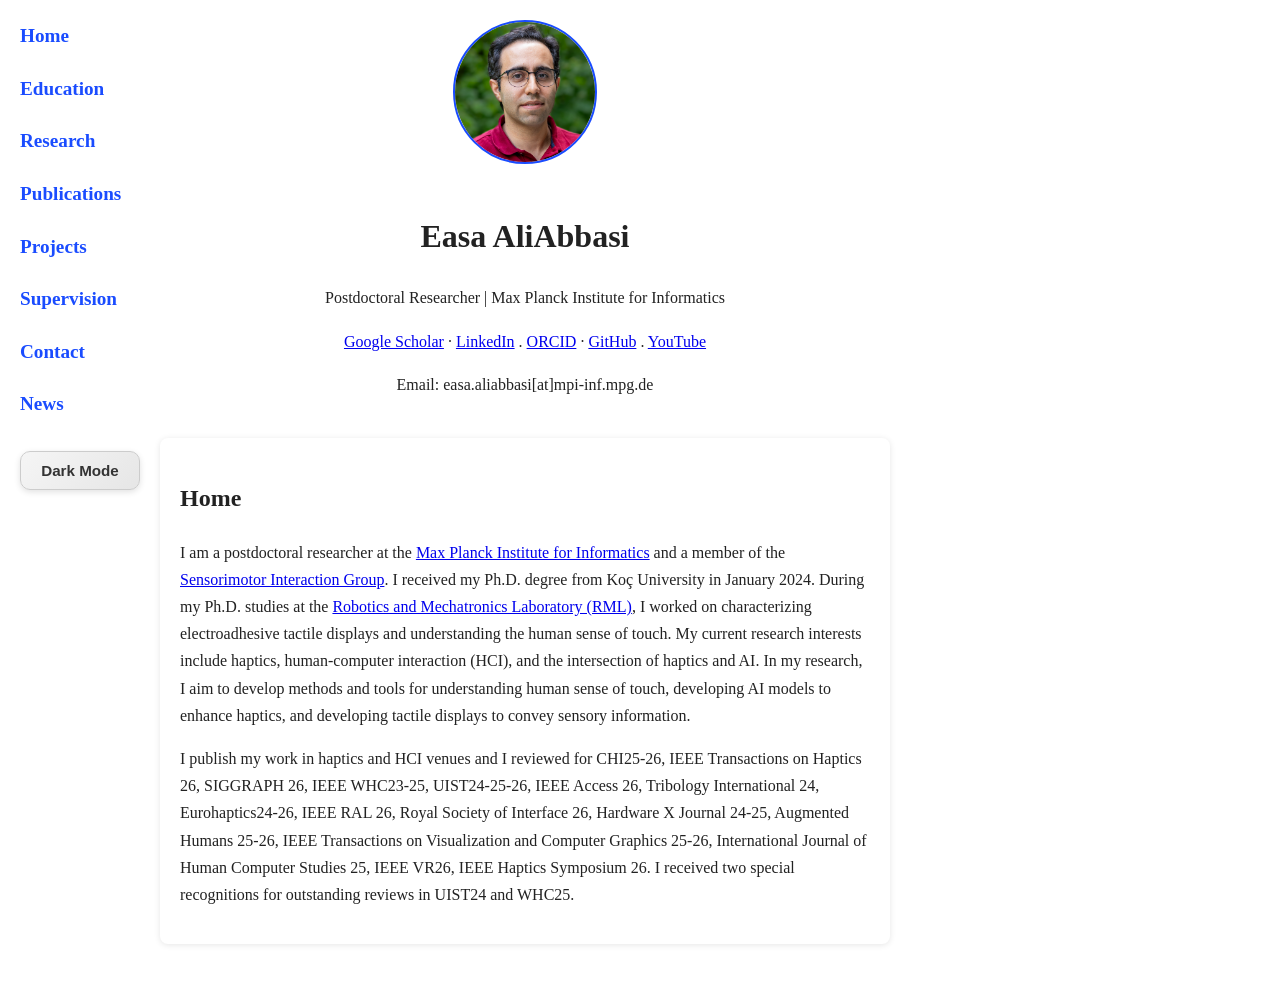
==== commit 68dd48f3: "Update index.html" ====
--- a/index.html
+++ b/index.html
@@ -15,13 +15,14 @@
     <!-- LEFT COLUMN: STICKY TABS -->
     <aside class="column-left">
         <nav class="vertical-nav">
-            <a href="#about">About</a>
+            <a href="#about">Home</a>
             <a href="#education">Education</a>
             <a href="#research">Research</a>
             <a href="#publications">Publications</a>
             <a href="#projects">Projects</a>
             <a href="#supervision">Supervision</a>
             <a href="#contact">Contact</a>
+            <a href="#news">News</a>
         </nav>
 
         <button id="theme-toggle" class="theme-toggle">
@@ -50,7 +51,7 @@
         </div>
 
         <section id="about">
-            <h2>About</h2>
+            <h2>Home</h2>
             <p>
                 I am a postdoctoral researcher at the <a href="https://www.mpi-inf.mpg.de/home">Max Planck Institute for Informatics</a> and a member of the <a href="https://sensint.mpi-inf.mpg.de/">Sensorimotor Interaction Group</a>. I received my Ph.D. degree from Koç University in
                 January 2024. During my Ph.D. studies at the <a href="https://rml.ku.edu.tr/">Robotics and Mechatronics Laboratory (RML)</a>, I worked on characterizing electroadhesive tactile displays and understanding the human sense of touch. My current research interests include
@@ -761,7 +762,7 @@
 
     <!-- RIGHT COLUMN: NEWS -->
     <aside class="column-right">
-        <div class="news">
+        <div class="news" id="news">
             <h2>News & Updates</h2>
             <ul>
                 <h4>August 2026</h4>
@@ -808,6 +809,28 @@
 <script>
 document.addEventListener("DOMContentLoaded", function () {
 
+    /* ---------- TAB NAVIGATION ---------- */
+    const tabs = document.querySelectorAll(".vertical-nav a");
+    const panels = document.querySelectorAll(".column-main section, #news");
+    function showTab(id) {
+        panels.forEach(panel => { panel.style.display = panel.id === id ? "" : "none"; });
+        tabs.forEach(tab => {
+            const active = tab.getAttribute("href") === "#" + id;
+            if (active) tab.setAttribute("aria-current", "page");
+            else tab.removeAttribute("aria-current");
+        });
+        document.querySelector(".profile").style.display = id === "about" ? "" : "none";
+        document.querySelector(".column-right").style.display = id === "news" ? "" : "none";
+    }
+    tabs.forEach(tab => tab.addEventListener("click", function () {
+        showTab(this.getAttribute("href").slice(1));
+    }));
+    window.addEventListener("hashchange", () => {
+        const id = location.hash.slice(1);
+        if ([...panels].some(panel => panel.id === id)) showTab(id);
+    });
+    showTab([...panels].some(panel => panel.id === location.hash.slice(1)) ? location.hash.slice(1) : "about");
+
     /* ---------- DARK MODE ---------- */
     const themeToggle = document.getElementById("theme-toggle");
     themeToggle.addEventListener("click", function () {
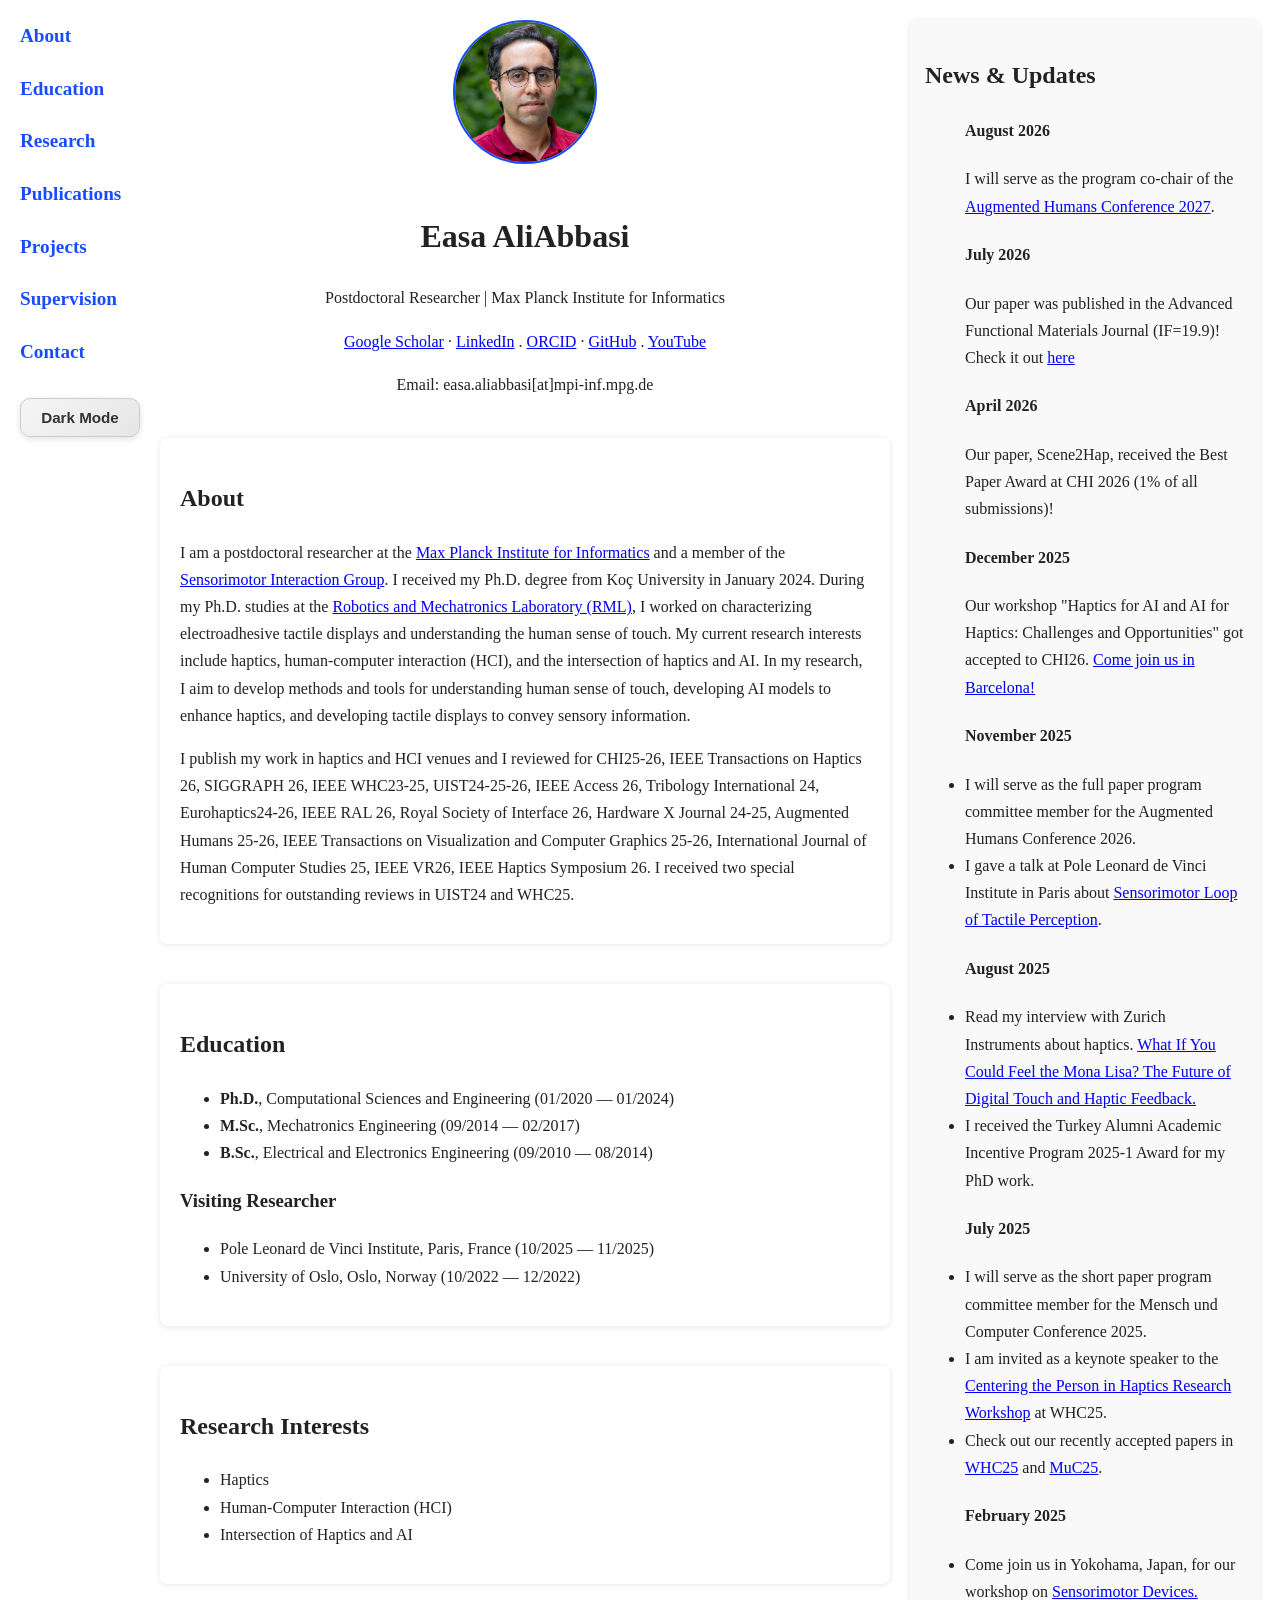
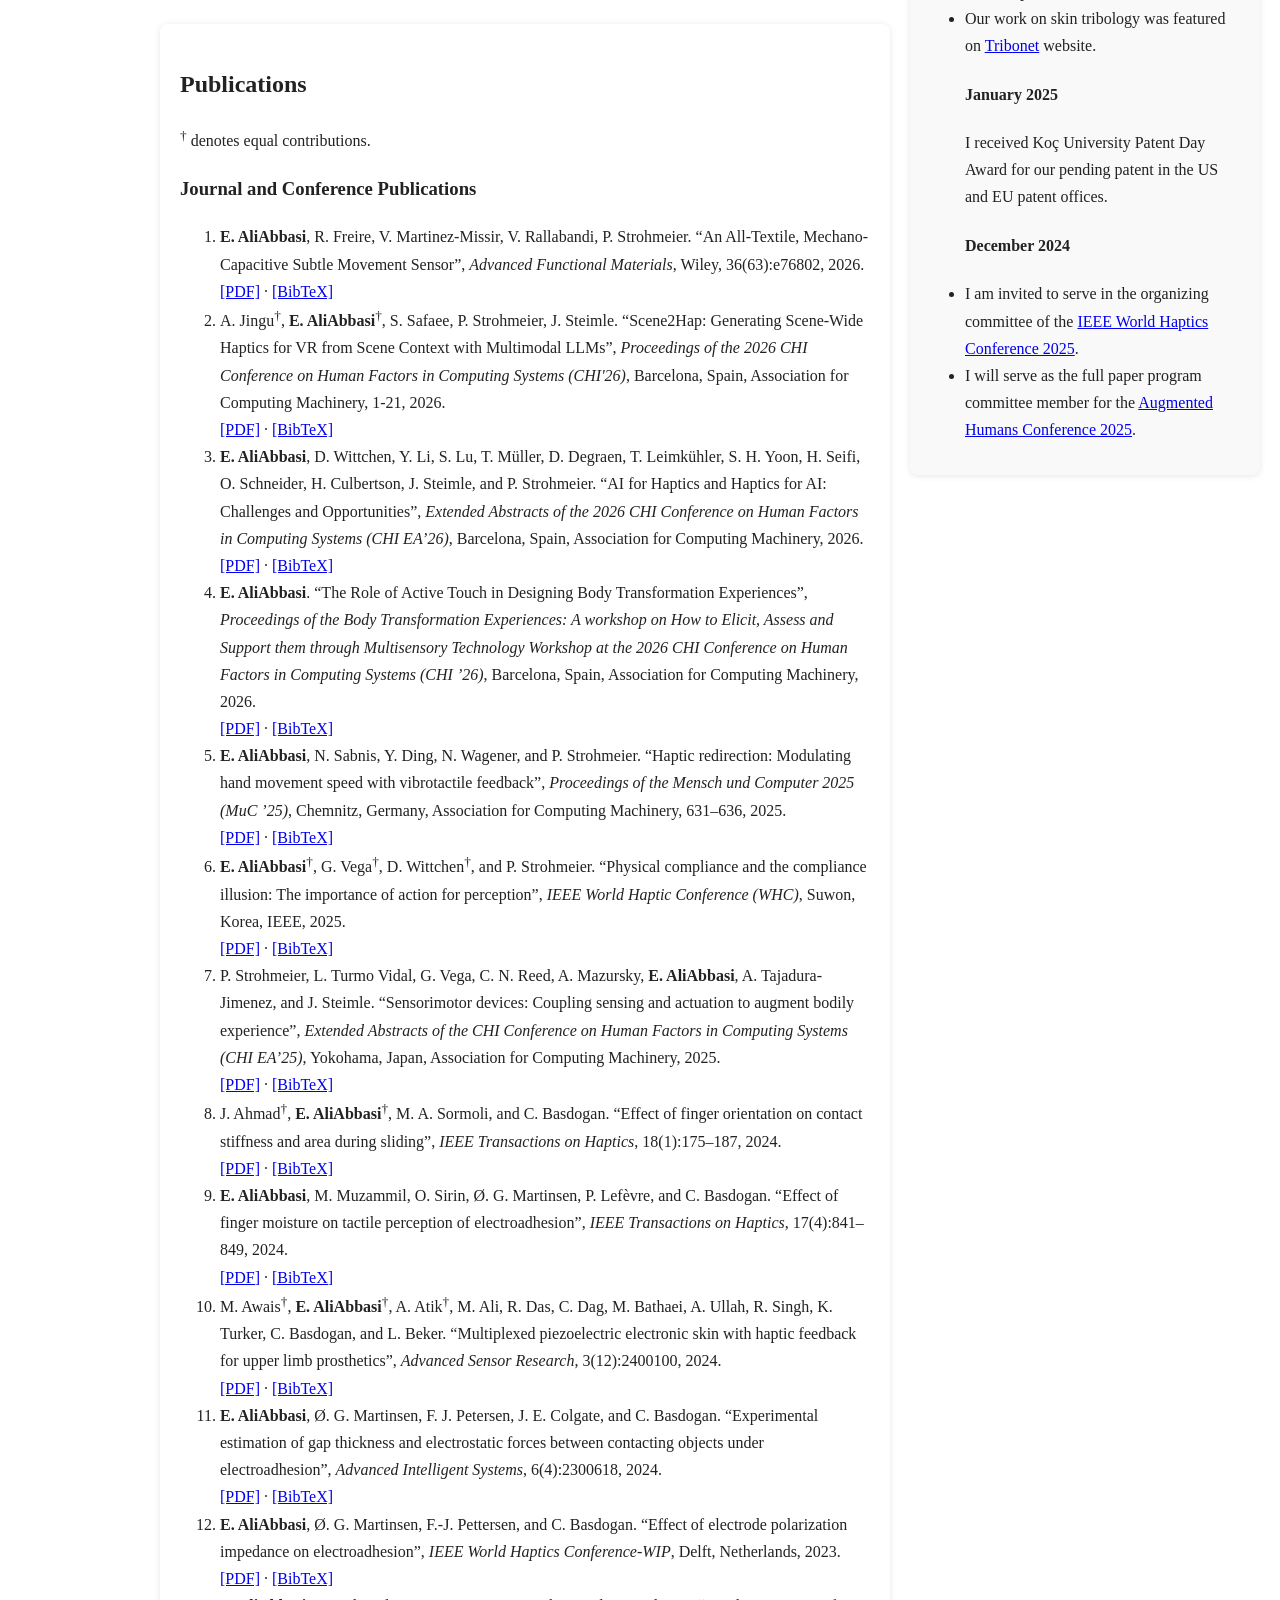
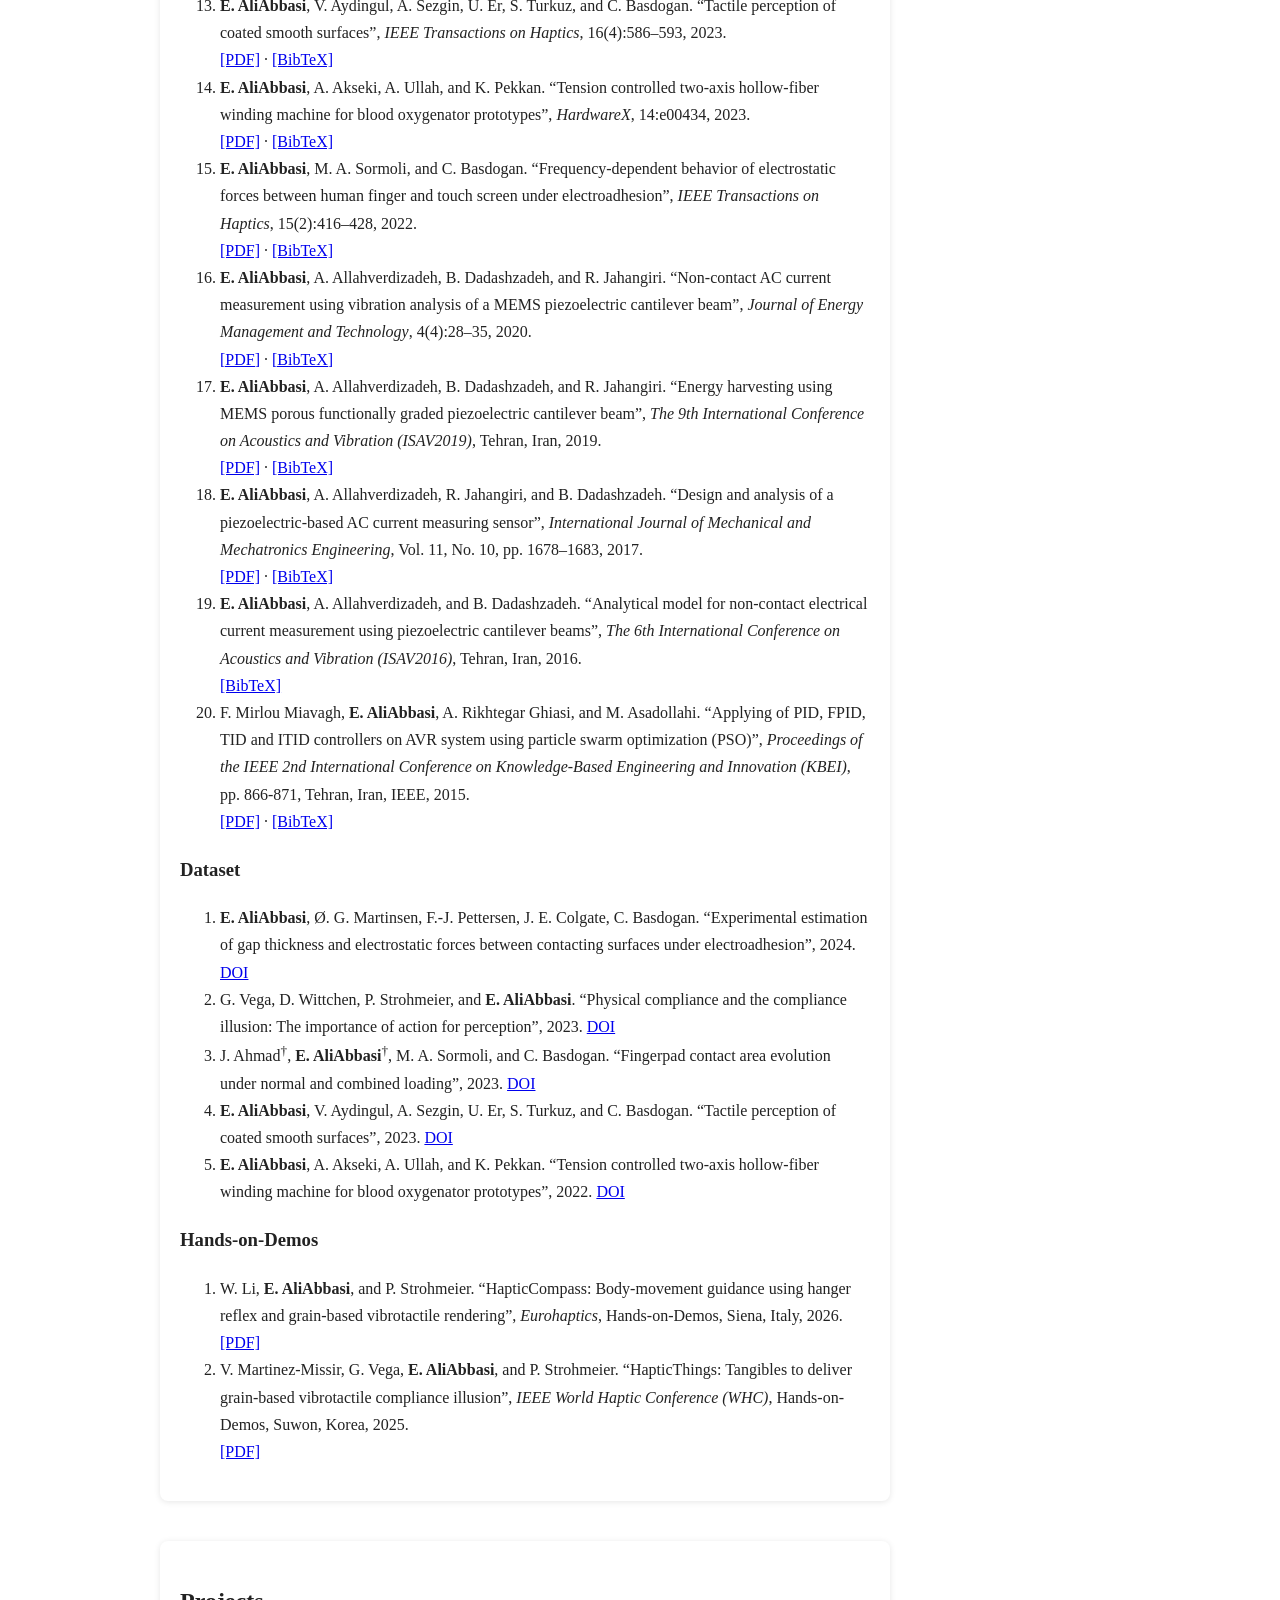
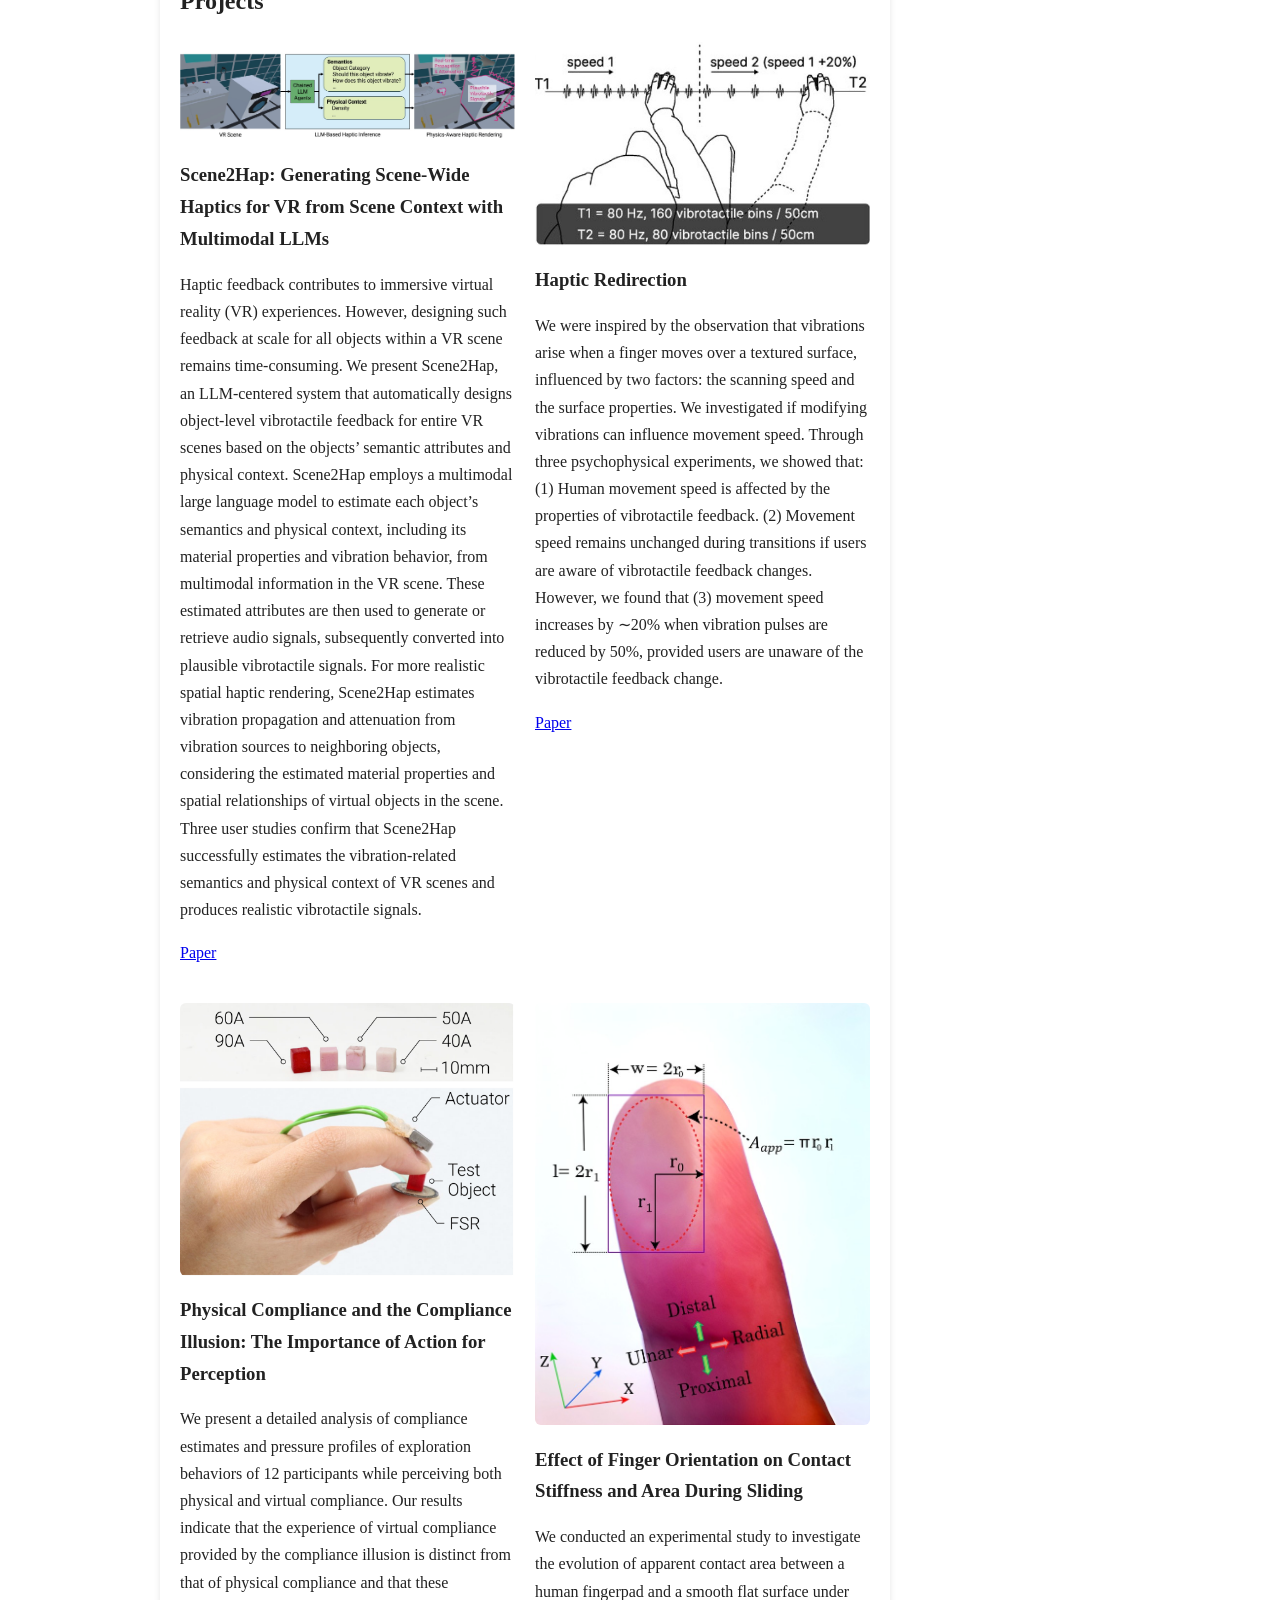
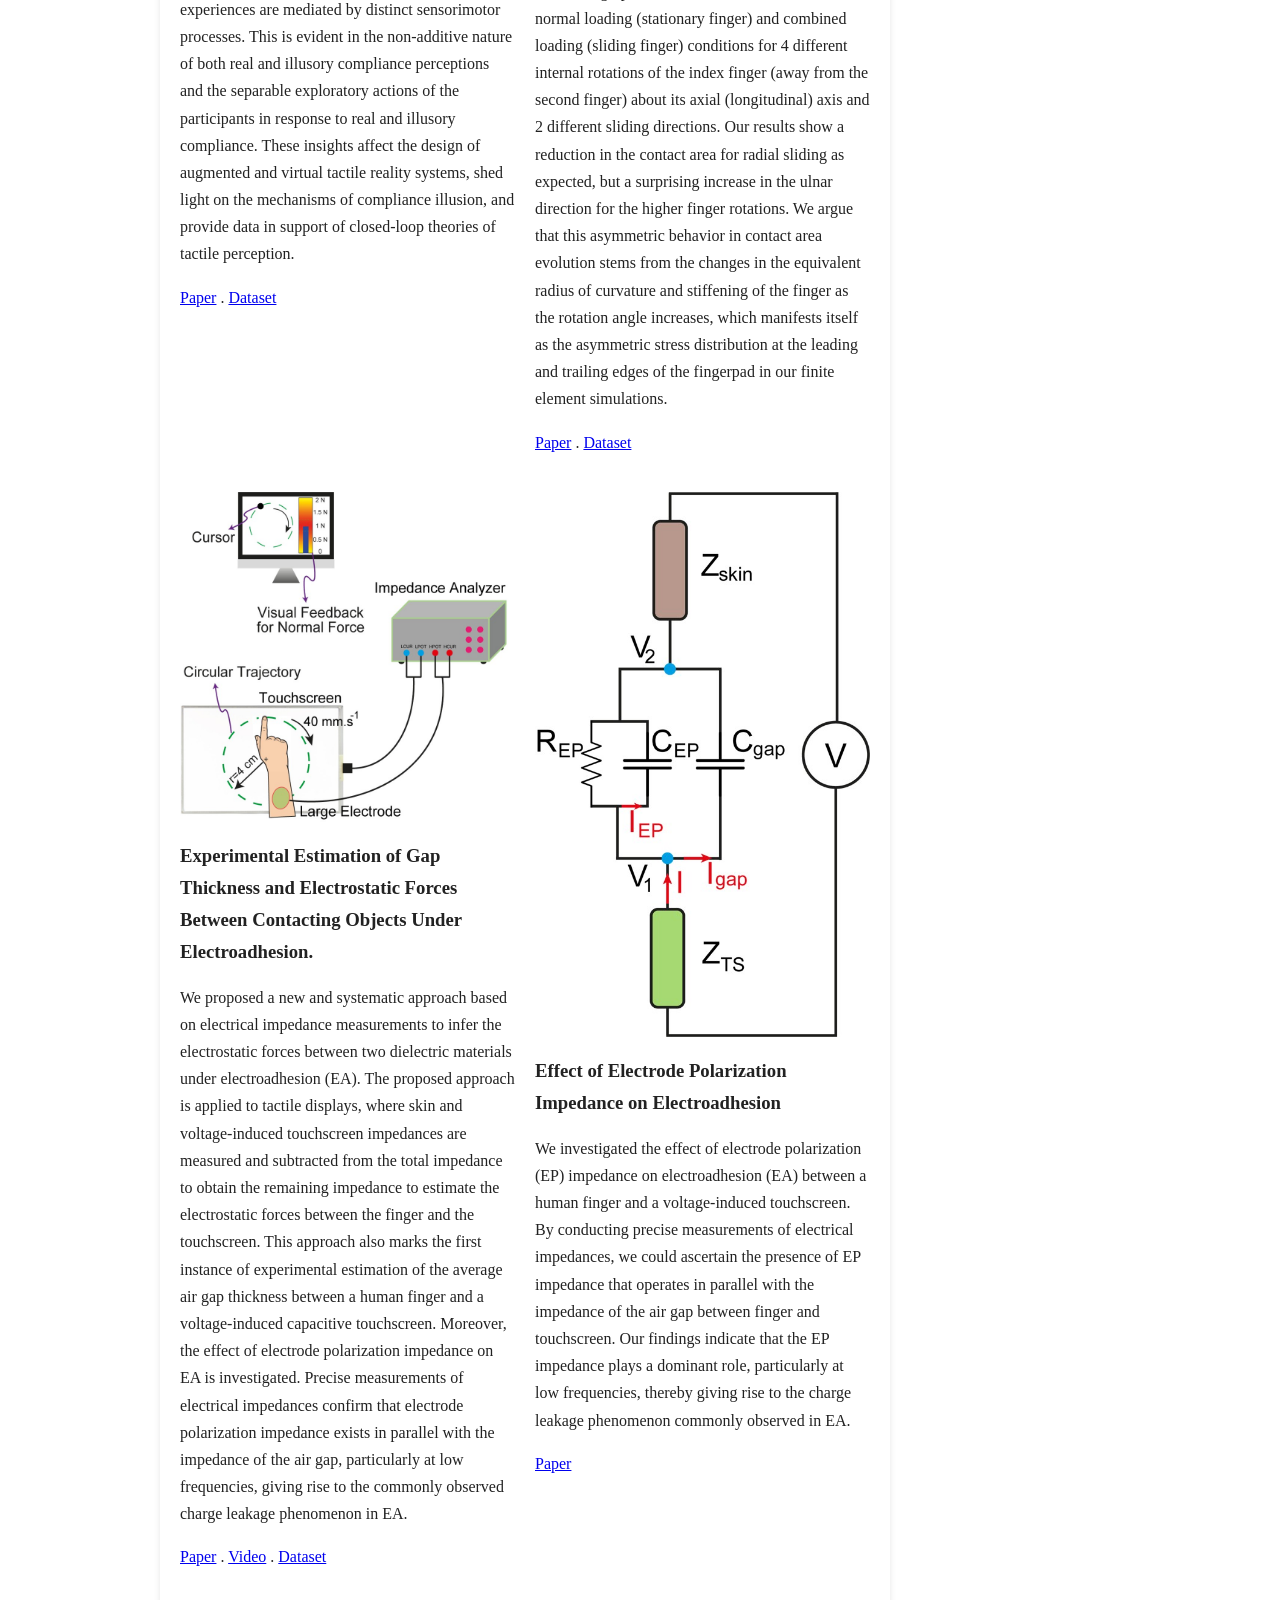
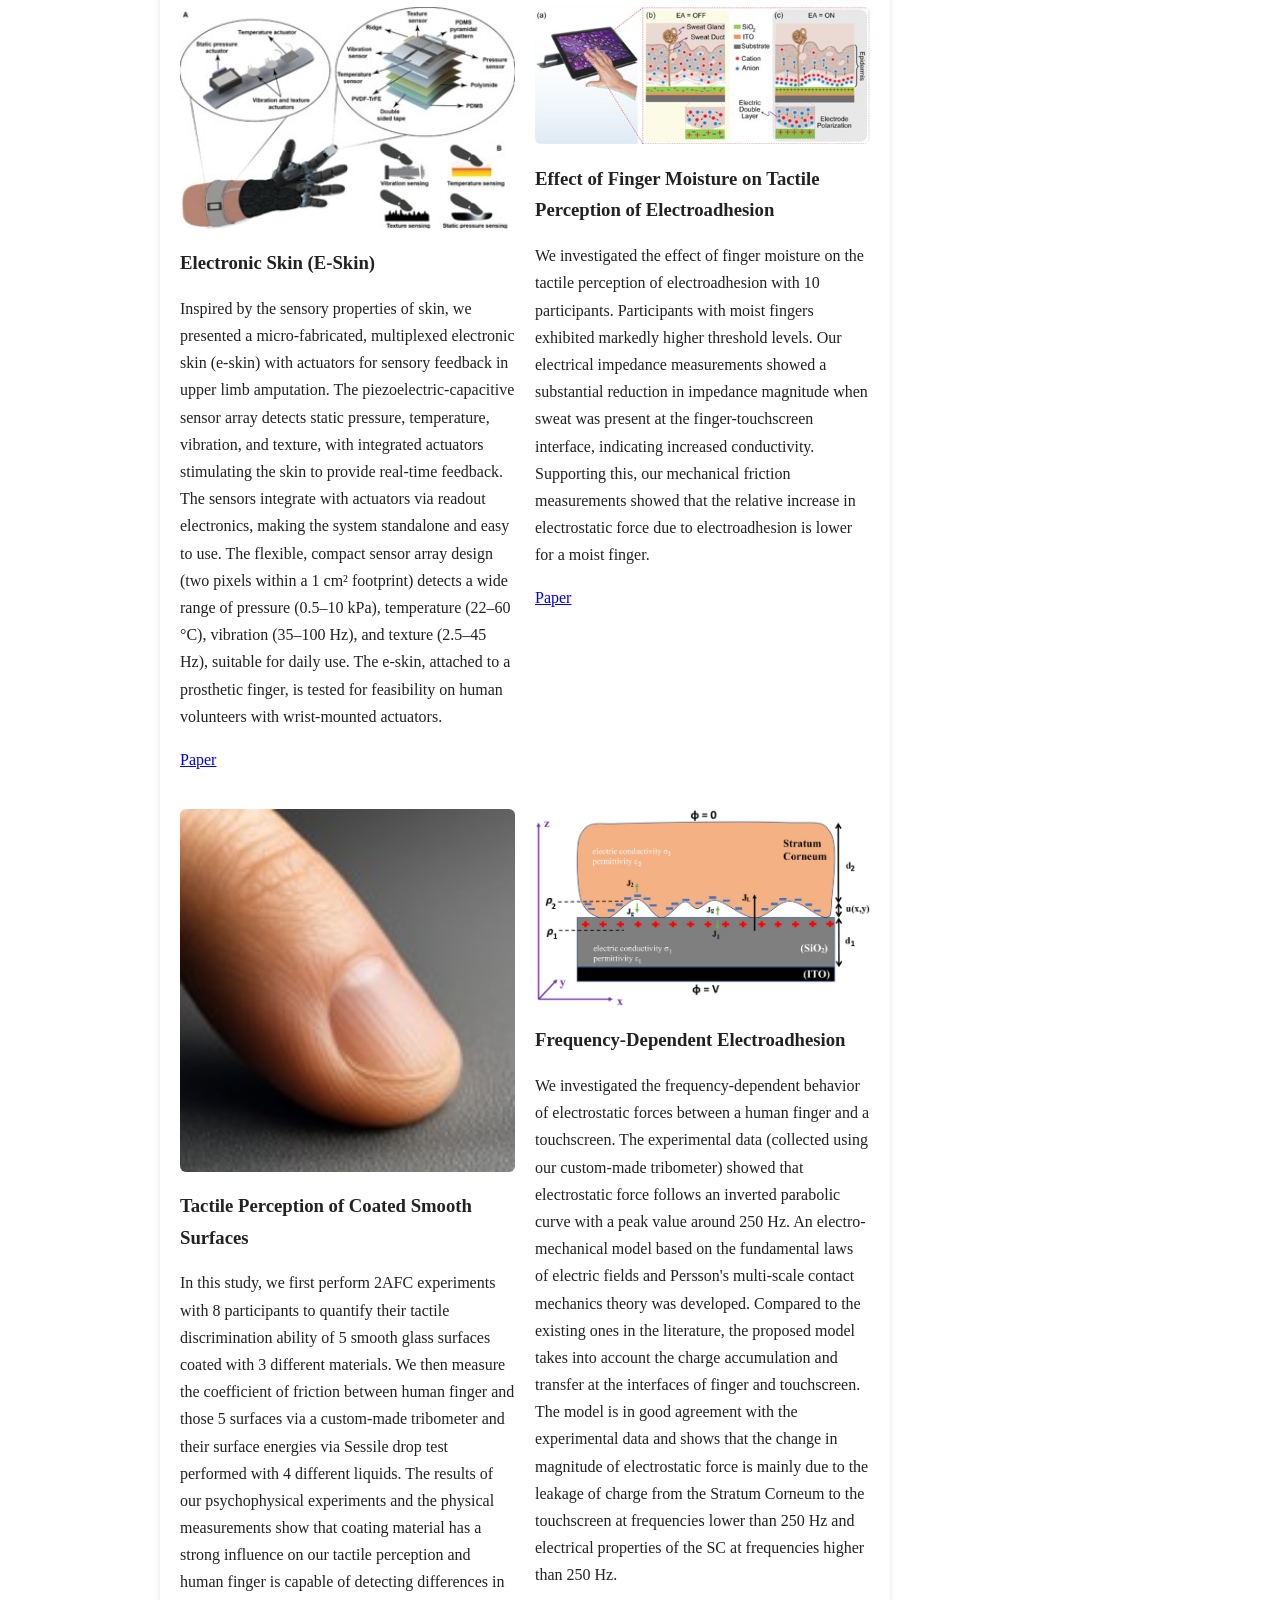
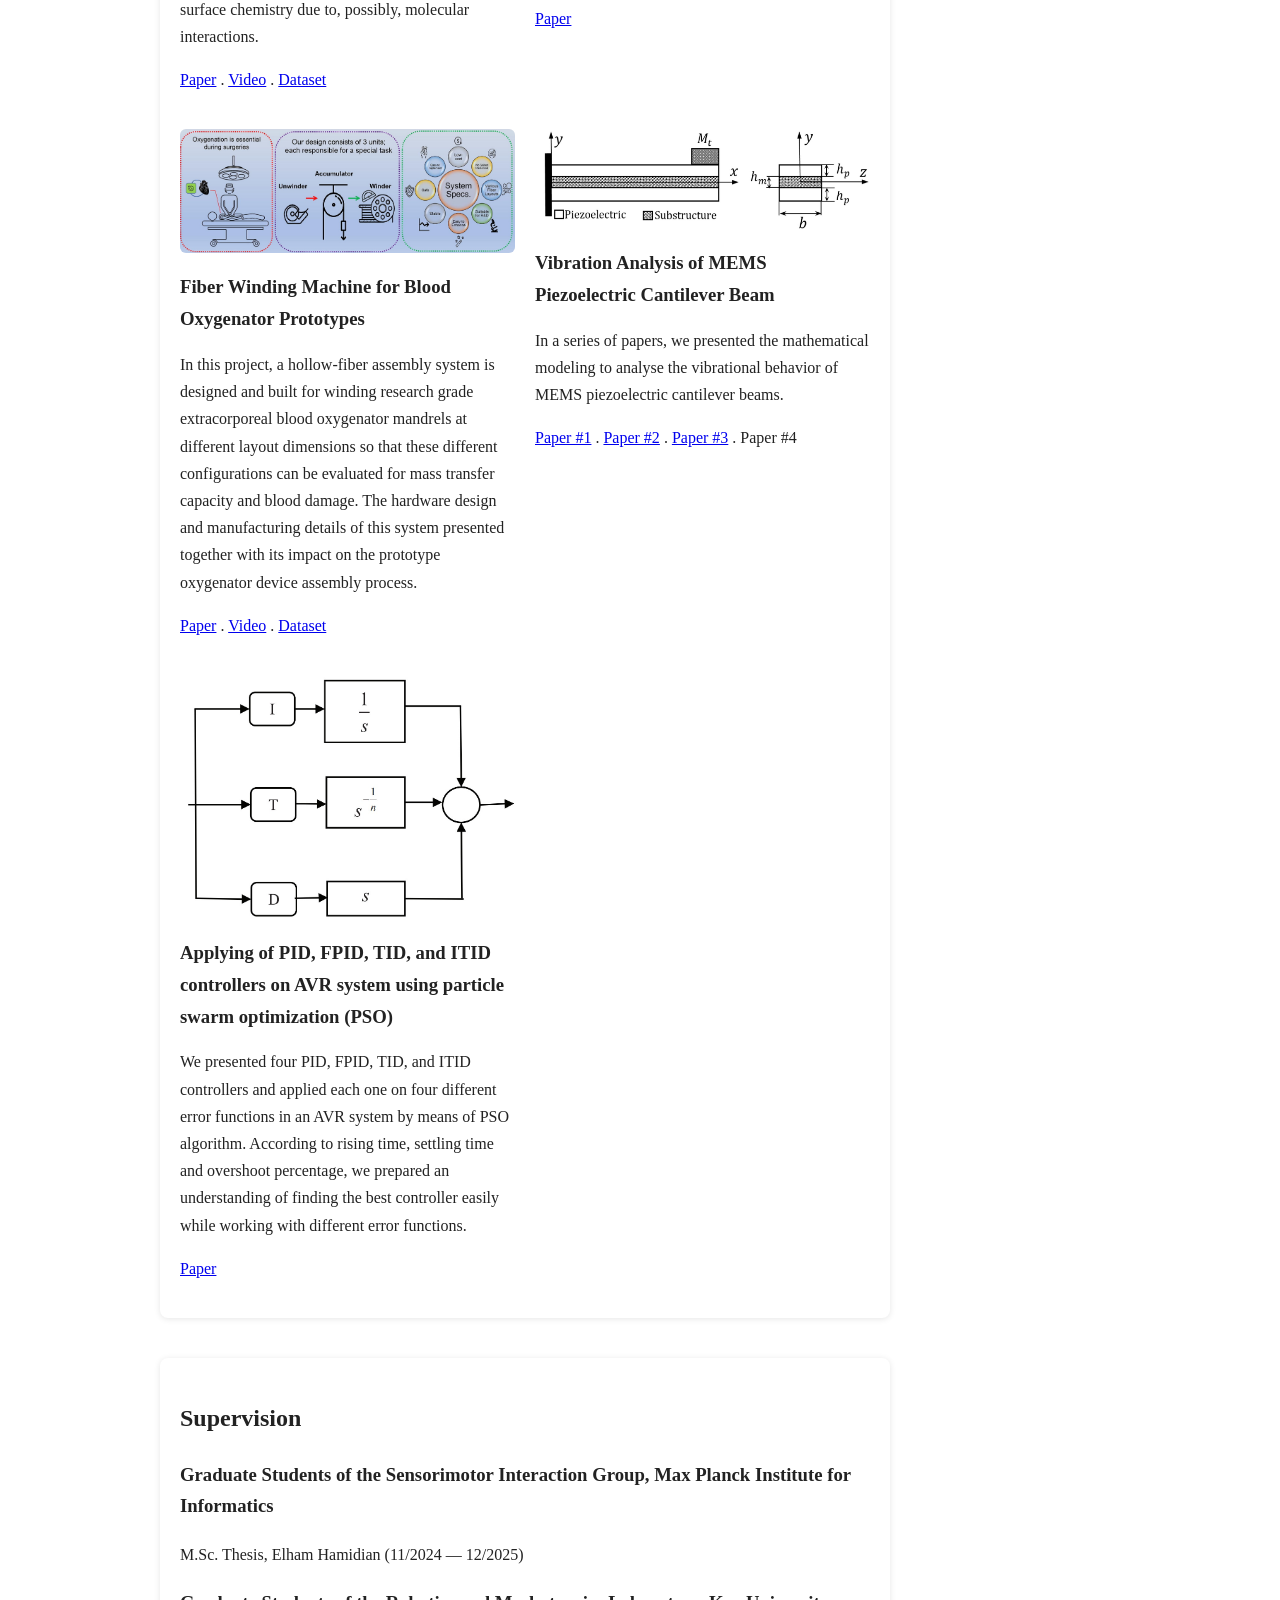
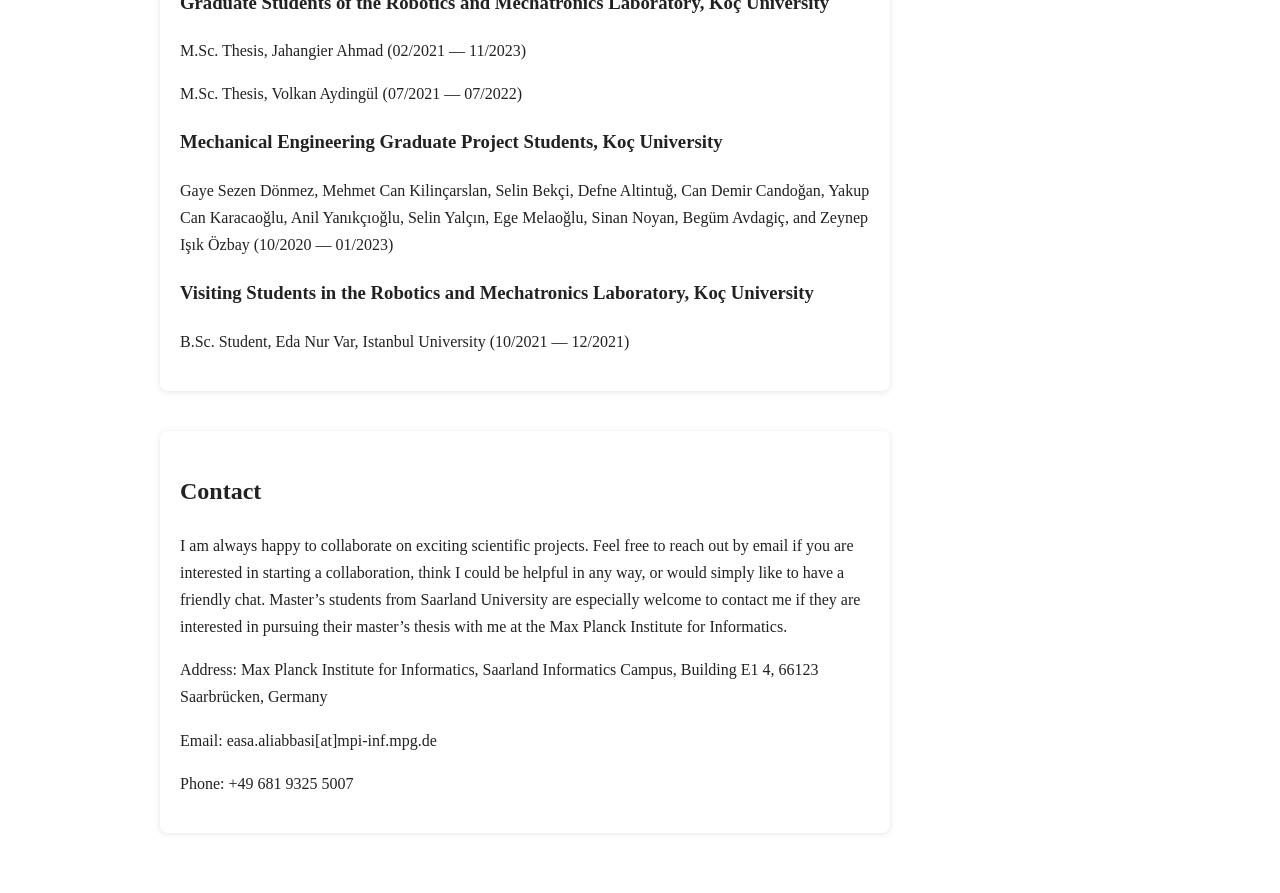
==== commit 367fbaf9: "Update index.html" ====
--- a/index.html
+++ b/index.html
@@ -15,14 +15,13 @@
     <!-- LEFT COLUMN: STICKY TABS -->
     <aside class="column-left">
         <nav class="vertical-nav">
-            <a href="#about">Home</a>
+            <a href="#about">About</a>
             <a href="#education">Education</a>
             <a href="#research">Research</a>
             <a href="#publications">Publications</a>
             <a href="#projects">Projects</a>
             <a href="#supervision">Supervision</a>
             <a href="#contact">Contact</a>
-            <a href="#news">News</a>
         </nav>
 
         <button id="theme-toggle" class="theme-toggle">
@@ -51,7 +50,7 @@
         </div>
 
         <section id="about">
-            <h2>Home</h2>
+            <h2>About</h2>
             <p>
                 I am a postdoctoral researcher at the <a href="https://www.mpi-inf.mpg.de/home">Max Planck Institute for Informatics</a> and a member of the <a href="https://sensint.mpi-inf.mpg.de/">Sensorimotor Interaction Group</a>. I received my Ph.D. degree from Koç University in
                 January 2024. During my Ph.D. studies at the <a href="https://rml.ku.edu.tr/">Robotics and Mechatronics Laboratory (RML)</a>, I worked on characterizing electroadhesive tactile displays and understanding the human sense of touch. My current research interests include
@@ -762,7 +761,7 @@
 
     <!-- RIGHT COLUMN: NEWS -->
     <aside class="column-right">
-        <div class="news" id="news">
+        <div class="news">
             <h2>News & Updates</h2>
             <ul>
                 <h4>August 2026</h4>
@@ -809,28 +808,6 @@
 <script>
 document.addEventListener("DOMContentLoaded", function () {
 
-    /* ---------- TAB NAVIGATION ---------- */
-    const tabs = document.querySelectorAll(".vertical-nav a");
-    const panels = document.querySelectorAll(".column-main section, #news");
-    function showTab(id) {
-        panels.forEach(panel => { panel.style.display = panel.id === id ? "" : "none"; });
-        tabs.forEach(tab => {
-            const active = tab.getAttribute("href") === "#" + id;
-            if (active) tab.setAttribute("aria-current", "page");
-            else tab.removeAttribute("aria-current");
-        });
-        document.querySelector(".profile").style.display = id === "about" ? "" : "none";
-        document.querySelector(".column-right").style.display = id === "news" ? "" : "none";
-    }
-    tabs.forEach(tab => tab.addEventListener("click", function () {
-        showTab(this.getAttribute("href").slice(1));
-    }));
-    window.addEventListener("hashchange", () => {
-        const id = location.hash.slice(1);
-        if ([...panels].some(panel => panel.id === id)) showTab(id);
-    });
-    showTab([...panels].some(panel => panel.id === location.hash.slice(1)) ? location.hash.slice(1) : "about");
-
     /* ---------- DARK MODE ---------- */
     const themeToggle = document.getElementById("theme-toggle");
     themeToggle.addEventListener("click", function () {
